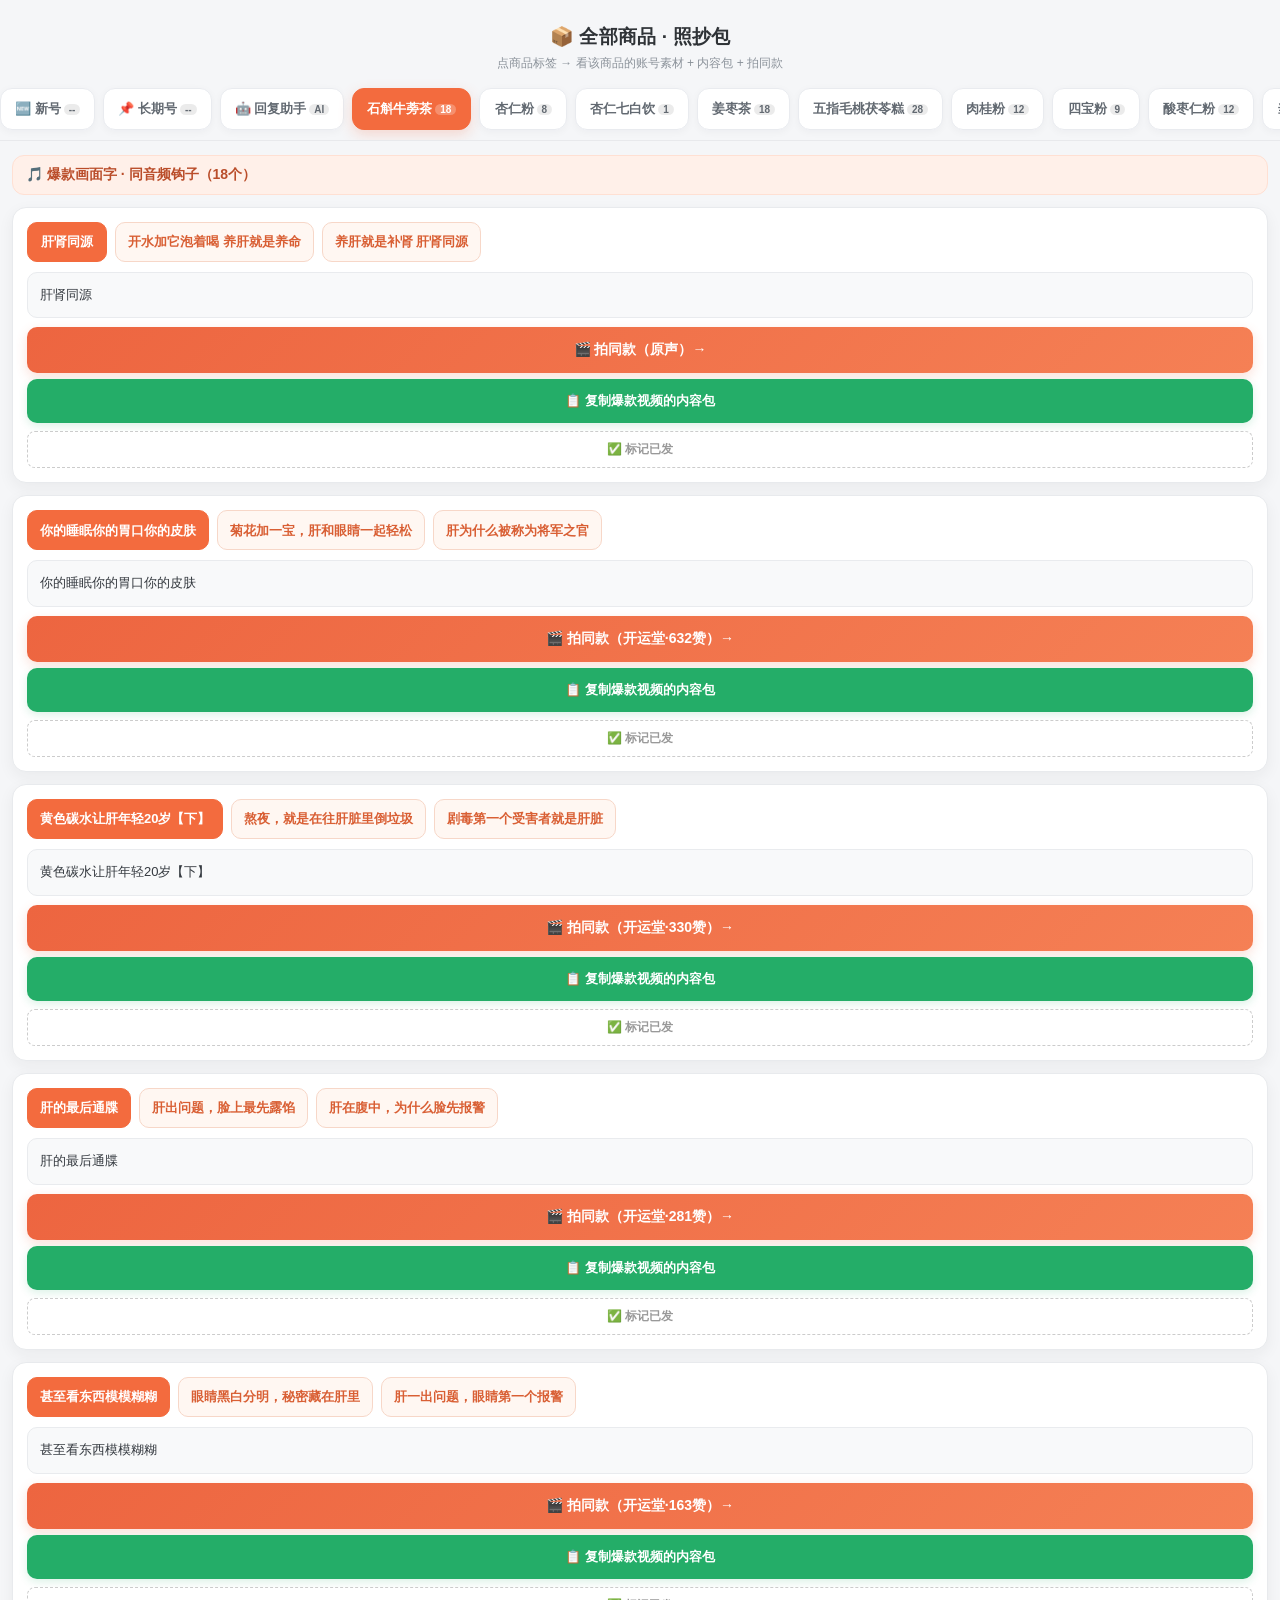
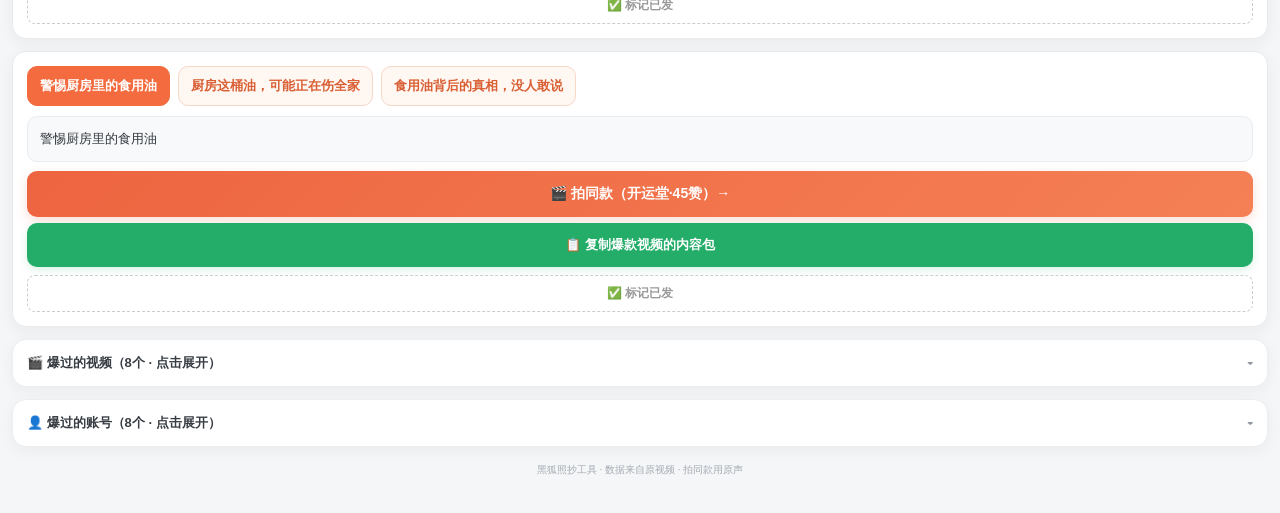
==== index.html @ a415e1fa "更新 index.html" ====
<!DOCTYPE html>
<html lang="zh-CN">
<head>
<!--deploy-mark:202608280844-->
<meta charset="UTF-8">
<meta name="viewport" content="width=device-width, initial-scale=1.0, maximum-scale=1.0, user-scalable=no">
<title>全部商品 照抄包</title>
<style>
* { margin:0; padding:0; box-sizing:border-box; }
body { font-family:-apple-system,BlinkMacSystemFont,"PingFang SC","Microsoft YaHei",sans-serif; background:#f5f6f8; color:#2f3337; padding:12px 12px 36px; }
.header { text-align:center; padding:12px 0 6px; }
.header h1 { font-size:19px; line-height:1.35; font-weight:800; letter-spacing:0.2px; }
.header p { font-size:12px; line-height:1.5; color:#8b929a; margin-top:4px; }
.product-tabs { display:flex; gap:8px; margin:0 -12px; padding:10px 12px; overflow-x:auto; scrollbar-width:none; -webkit-overflow-scrolling:touch; overscroll-behavior-x:contain; scroll-snap-type:x proximity; position:sticky; top:0; background:rgba(245,246,248,0.96); backdrop-filter:blur(10px); -webkit-backdrop-filter:blur(10px); border-bottom:1px solid rgba(34,40,49,0.06); z-index:10; }
.product-tabs::-webkit-scrollbar { display:none; }
.product-tab { flex:0 0 auto; min-width:88px; min-height:42px; padding:10px 14px; border:1px solid #e9ebef; border-radius:12px; background:#fff; font-size:13px; font-weight:700; color:#626971; cursor:pointer; box-shadow:0 2px 8px rgba(30,36,44,0.04); white-space:nowrap; scroll-snap-align:start; transition:background-color .18s ease,color .18s ease,border-color .18s ease,transform .12s ease,box-shadow .18s ease; -webkit-tap-highlight-color:transparent; }
.product-tab.active { background:#f36b3e; color:#fff; border-color:#f36b3e; box-shadow:0 5px 14px rgba(243,107,62,0.22); }
.product-tab:active { transform:scale(0.97); }
.tab-cnt { display:inline-block; margin-left:3px; font-size:10px; background:rgba(0,0,0,0.08); border-radius:8px; padding:0 5px; }
.product-tab.active .tab-cnt { background:rgba(255,255,255,0.25); }
.section-title { font-size:14px; font-weight:800; color:#ba4d2a; background:#fff0e9; padding:10px 13px; border:1px solid #ffe0d3; border-radius:12px; margin:14px 0 10px; }
.acc-fold { background:#fff; border:1px solid #eceef1; border-radius:14px; margin:12px 0; box-shadow:0 4px 14px rgba(30,36,44,0.05); overflow:hidden; }
.acc-fold summary { min-height:46px; padding:12px 14px; font-size:13px; font-weight:800; color:#383d43; cursor:pointer; list-style:none; display:flex; align-items:center; justify-content:space-between; transition:background-color .18s ease; -webkit-tap-highlight-color:transparent; }
.acc-fold summary:active { background:#f7f8fa; }
.acc-fold summary::-webkit-details-marker { display:none; }
.acc-fold summary::after { content:'▾'; font-size:12px; color:#9299a1; transition:transform 0.2s; }
.acc-fold[open] summary::after { transform:rotate(180deg); }
.acc-inner { padding:0 12px 12px; border-top:1px solid #f0f1f3; }
.card, .account-card, .video-card { background:#fff; border:1px solid #eceef1; border-radius:14px; padding:14px; margin:12px 0; box-shadow:0 4px 14px rgba(30,36,44,0.045); }
.card-label { font-size:12px; line-height:1.45; color:#727982; font-weight:600; margin-bottom:7px; }
.copy-area { background:#f8f9fa; border-radius:10px; padding:12px; font-size:13px; line-height:1.6; color:#34393f; word-break:break-all; border:1px solid #e9ebee; white-space:pre-wrap; }
.copy-btn { display:block; width:100%; min-height:44px; padding:11px 14px; background:#24ad68; color:#fff; border:none; border-radius:10px; font-size:13px; font-weight:700; cursor:pointer; margin-top:8px; box-shadow:0 3px 9px rgba(36,173,104,0.16); transition:background-color .18s ease,transform .12s ease,box-shadow .18s ease; -webkit-tap-highlight-color:transparent; }
.copy-btn:active { background:#1d975a; transform:scale(0.985); box-shadow:none; }
.copy-btn.copied { background:#8b929a; box-shadow:none; }
.beat-btn { display:flex; align-items:center; justify-content:center; gap:6px; width:100%; min-height:46px; padding:12px 14px; background:linear-gradient(135deg,#ed6540,#f58055); color:#fff; border:none; border-radius:10px; font-size:14px; font-weight:800; cursor:pointer; text-decoration:none; margin-top:9px; box-shadow:0 4px 12px rgba(237,101,64,0.2); transition:opacity .18s ease,transform .12s ease,box-shadow .18s ease; -webkit-tap-highlight-color:transparent; }
.beat-btn:active { opacity:0.9; transform:scale(0.985); box-shadow:none; }
.hook-card { background:#fff; border:1px solid #eceef1; border-radius:14px; padding:14px; margin:12px 0; box-shadow:0 4px 14px rgba(30,36,44,0.045); }
.hook-text { font-size:14px; font-weight:700; color:#333; line-height:1.5; white-space:pre-wrap; word-break:break-all; margin-bottom:5px; }
.hook-note { font-size:10px; color:#a5abb2; margin-bottom:7px; }
.hook-card .beat-btn { margin-top:9px; }
.beat-btn.mini { min-height:42px; padding:10px; font-size:13px; margin-top:7px; }
.account-card { border-left:3px solid #f07a52; }
.acc-top { display:flex; align-items:center; gap:11px; margin-bottom:10px; }
.acc-avatar { width:52px; height:52px; border-radius:50%; object-fit:cover; border:2px solid #eceef1; }
.acc-avatar-placeholder { width:52px; height:52px; border-radius:50%; background:#f0f1f3; display:flex; align-items:center; justify-content:center; font-size:20px; }
.acc-nick { font-size:15px; font-weight:800; color:#30353a; }
.acc-meta { font-size:11px; color:#9299a1; margin-top:3px; }
.video-head { display:flex; justify-content:space-between; align-items:center; margin-bottom:8px; }
.video-no { font-size:12px; font-weight:700; color:#d95f34; background:#fff1ea; padding:3px 9px; border-radius:16px; }
.video-stats { font-size:11px; color:#9299a1; }
.name-row { display:flex; flex-wrap:wrap; gap:8px; margin-bottom:5px; }
.name-chip { min-height:36px; padding:7px 13px; background:#fff7f2; border:1px solid #f7d7c8; border-radius:18px; font-size:12px; font-weight:600; color:#d95f34; cursor:pointer; transition:background-color .18s ease,transform .12s ease; -webkit-tap-highlight-color:transparent; }
.name-chip:active { background:#ffe8dc; transform:scale(0.97); }
.name-chip.copied { background:#8b929a; color:#fff; border-color:#8b929a; }
.name-chip-none { font-size:11px; color:#a5abb2; }
.dl-btn { display:inline-flex; align-items:center; min-height:40px; padding:9px 14px; background:#f1f6fc; color:#27649f; border:1px solid #cbdff3; border-radius:10px; font-size:13px; font-weight:600; text-decoration:none; margin-bottom:4px; transition:background-color .18s ease,transform .12s ease; -webkit-tap-highlight-color:transparent; }
.dl-btn:active { background:#e2eef9; transform:scale(0.98); }
.footer { text-align:center; font-size:10px; color:#a5abb2; margin-top:16px; }
.audio-group { background:#fff; border:1px solid #e8eaed; border-radius:14px; padding:14px; margin:12px 0; box-shadow:0 5px 16px rgba(30,36,44,0.055); }
.hook-tabs { display:flex; flex-wrap:wrap; gap:8px; margin-bottom:10px; }
.hook-tab { display:flex; align-items:center; justify-content:center; min-width:80px; min-height:40px; padding:8px 12px; background:#fff7f2; border:1px solid #f7d7c8; border-radius:10px; font-size:13px; font-weight:700; color:#d95f34; cursor:pointer; line-height:1.35; white-space:pre-line; text-align:center; transition:background-color .18s ease,color .18s ease,border-color .18s ease,transform .12s ease; -webkit-tap-highlight-color:transparent; box-sizing:border-box; position:relative; }
.hook-tab.active { background:#f36b3e; color:#fff; border-color:#f36b3e; }
.hook-tab:active { transform:scale(0.97); }
.hook-display .copy-area { margin-bottom:0; }
.hook-star { position:absolute; top:-6px; right:-4px; color:#ef476f; font-size:14px; line-height:1; text-shadow:0 0 3px #fff; }
.hook-text .hook-star, .copy-area .hook-star { position:static; margin-right:3px; font-size:12px; }

@media (hover:hover) {
  .product-tab:hover, .hook-tab:hover, .name-chip:hover { border-color:#efb9a4; }
  .copy-btn:hover { background:#209f61; }
  .beat-btn:hover { opacity:0.94; }
  .dl-btn:hover { background:#e7f1fa; }
}

@media (max-width:360px) {
  body { padding-left:10px; padding-right:10px; }
  .product-tabs { margin-left:-10px; margin-right:-10px; padding-left:10px; padding-right:10px; }
  .audio-group, .card, .account-card, .video-card { padding:12px; }
}

/* === 已发标记功能 === */
.used-bar { display:flex; align-items:center; gap:8px; padding:9px 10px; background:#fff; border:1px solid #eceef1; border-radius:10px; margin:8px 0 4px; box-shadow:0 1px 4px rgba(0,0,0,0.06); }
.used-bar .ub-title { min-width:0; font-size:13px; font-weight:800; color:#333; flex:1 1 auto; }
.used-btn { flex:0 0 auto; min-height:36px; padding:7px 12px; border:none; border-radius:8px; font-size:13px; font-weight:700; cursor:pointer; white-space:nowrap; -webkit-tap-highlight-color:transparent; }
.used-btn.filter { background:#ff6b35; color:#fff; }
.used-btn.filter.off { background:#e0e0e0; color:#666; }
.used-btn.reset { background:#fff; color:#999; border:1px solid #ddd; }
.used-btn.reset:active { background:#f5f5f5; }
.mark-used-btn { display:block; width:100%; padding:9px; margin-top:8px; background:#fff; color:#999; border:1.5px dashed #ccc; border-radius:8px; font-size:12px; font-weight:700; cursor:pointer; -webkit-tap-highlight-color:transparent; }
.mark-used-btn:active { background:#f7f7f7; }
.audio-group.used, .video-card.used, .account-card.used, .hook-card.used { opacity:0.45; }
.audio-group.used .hook-tab, .video-card.used .copy-btn, .video-card.used .beat-btn, .audio-group.used .copy-btn, .audio-group.used .beat-btn { pointer-events:none; }
.used-badge { display:inline-block; background:#999; color:#fff; font-size:10px; padding:1px 6px; border-radius:8px; margin-left:6px; }
@media (max-width:390px) {
  .used-bar { flex-wrap:wrap; }
  .used-bar .ub-title { flex-basis:100%; }
  .used-btn { flex:1 1 0; }
}
</style>
</head>
<body>
<div class="header">
  <h1>📦 全部商品 · 照抄包</h1>
  <p>点商品标签 → 看该商品的账号素材 + 内容包 + 拍同款</p>
</div>

<div class="product-tabs"><button class="product-tab" data-product="p12" onclick="switchProduct(this)">🆕 新号<span class="tab-cnt" id="naCnt">--</span></button><button class="product-tab" data-product="p20" onclick="switchProduct(this)">📌 长期号<span class="tab-cnt" id="laCnt">--</span></button><!-- P13_REPLY_TAB_START --><button class="product-tab" data-product="p13" onclick="switchProduct(this)">🤖 回复助手<span class="tab-cnt">AI</span></button><!-- P13_REPLY_TAB_END --><button class="product-tab active" data-product="p0" onclick="switchProduct(this)">石斛牛蒡茶<span class="tab-cnt">18</span></button><button class="product-tab" data-product="p1" onclick="switchProduct(this)">杏仁粉<span class="tab-cnt">8</span></button><button class="product-tab" data-product="p14" onclick="switchProduct(this)">杏仁七白饮<span class="tab-cnt">1</span></button><button class="product-tab" data-product="p2" onclick="switchProduct(this)">姜枣茶<span class="tab-cnt">18</span></button><button class="product-tab" data-product="p3" onclick="switchProduct(this)">五指毛桃茯苓糕<span class="tab-cnt">28</span></button><button class="product-tab" data-product="p4" onclick="switchProduct(this)">肉桂粉<span class="tab-cnt">12</span></button><button class="product-tab" data-product="p5" onclick="switchProduct(this)">四宝粉<span class="tab-cnt">9</span></button><button class="product-tab" data-product="p6" onclick="switchProduct(this)">酸枣仁粉<span class="tab-cnt">12</span></button><button class="product-tab" data-product="p7" onclick="switchProduct(this)">当归黑豆<span class="tab-cnt">7</span></button><button class="product-tab" data-product="p8" onclick="switchProduct(this)">鸡内金<span class="tab-cnt">1</span></button><button class="product-tab" data-product="p9" onclick="switchProduct(this)">乌梅蒲公英根茶<span class="tab-cnt">4</span></button><button class="product-tab" data-product="p11" onclick="switchProduct(this)">黄精苁蓉膏<span class="tab-cnt">5</span></button><button class="product-tab" data-product="p15" onclick="switchProduct(this)">桑叶双瓜茶<span class="tab-cnt">1</span></button><button class="product-tab" data-product="p16" onclick="switchProduct(this)">玉竹<span class="tab-cnt">4</span></button><button class="product-tab" data-product="p18" onclick="switchProduct(this)">芍药甘草汤<span class="tab-cnt">4</span></button><button class="product-tab" data-product="p19" onclick="switchProduct(this)">黑芝麻核桃<span class="tab-cnt">3</span></button><button class="product-tab" data-product="p10" onclick="switchProduct(this)">开运堂·引流<span class="tab-cnt">18</span></button><button class="product-tab" data-product="p22" onclick="switchProduct(this)">三藤汤<span class="tab-cnt">1</span></button><button class="product-tab" data-product="p21" onclick="switchProduct(this)">醋泡黑豆<span class="tab-cnt">1</span></button><button class="product-tab" data-product="p17" onclick="switchProduct(this)">五行散<span class="tab-cnt">1</span></button></div>
<div id="product-sections">
<div class="product-section" data-product="p0">
  <div class="section-title">🎵 爆款画面字 · 同音频钩子（18个）</div>
<div class="audio-group" data-music="7625925684396870454"> <div class="hook-tabs"><button class="hook-tab active" onclick="switchHook(this,'p0a0')">肝肾同源</button><button class="hook-tab" onclick="switchHook(this,'p0a0')">开水加它泡着喝 养肝就是养命</button><button class="hook-tab" onclick="switchHook(this,'p0a0')">养肝就是补肾 肝肾同源</button></div> <div class="hook-display"><div class="copy-area" id="hd-p0a0-0" data-hook="0">肝肾同源</div><div class="copy-area" id="hd-p0a0-1" data-hook="1" style="display:none">开水加它泡着喝 养肝就是养命</div><div class="copy-area" id="hd-p0a0-2" data-hook="2" style="display:none">养肝就是补肾 肝肾同源</div></div> <a class="beat-btn" href="https://www.douyin.com/music/7625925684396870454" target="_blank" rel="noopener">🎬 拍同款（原声）→</a><div style="margin-top:6px"><button class="copy-btn" style="margin-top:6px" onclick="copySportsPack(this)">📋 复制爆款视频的内容包</button></div>
</div><div class="audio-group" data-music="7587419527796919082">
  <div class="hook-tabs"><button class="hook-tab active" onclick="switchHook(this,'p0a919082')">你的睡眠你的胃口你的皮肤</button><button class="hook-tab" onclick="switchHook(this,'p0a919082')">菊花加一宝，肝和眼睛一起轻松</button><button class="hook-tab" onclick="switchHook(this,'p0a919082')">肝为什么被称为将军之官</button></div>
  <div class="hook-display"><div class="copy-area" id="hd-p0a919082-0" data-hook="0">你的睡眠你的胃口你的皮肤</div><div class="copy-area" id="hd-p0a919082-1" data-hook="1" style="display:none">菊花加一宝，肝和眼睛一起轻松</div><div class="copy-area" id="hd-p0a919082-2" data-hook="2" style="display:none">肝为什么被称为将军之官</div></div>
  <a class="beat-btn" href="https://www.douyin.com/music/7587419527796919082" target="_blank" rel="noopener">🎬 拍同款（开运堂·632赞）→</a>
  <div style="margin-top:6px"><button class="copy-btn" style="margin-top:6px" onclick="copySportsPack(this)">📋 复制爆款视频的内容包</button></div>
</div>
<div class="audio-group" data-music="7591173181877029678">
  <div class="hook-tabs"><button class="hook-tab active" onclick="switchHook(this,'p0a029678')">黄色碳水让肝年轻20岁【下】</button><button class="hook-tab" onclick="switchHook(this,'p0a029678')">熬夜，就是在往肝脏里倒垃圾</button><button class="hook-tab" onclick="switchHook(this,'p0a029678')">剧毒第一个受害者就是肝脏</button></div>
  <div class="hook-display"><div class="copy-area" id="hd-p0a029678-0" data-hook="0">黄色碳水让肝年轻20岁【下】</div><div class="copy-area" id="hd-p0a029678-1" data-hook="1" style="display:none">熬夜，就是在往肝脏里倒垃圾</div><div class="copy-area" id="hd-p0a029678-2" data-hook="2" style="display:none">剧毒第一个受害者就是肝脏</div></div>
  <a class="beat-btn" href="https://www.douyin.com/music/7591173181877029678" target="_blank" rel="noopener">🎬 拍同款（开运堂·330赞）→</a>
  <div style="margin-top:6px"><button class="copy-btn" style="margin-top:6px" onclick="copySportsPack(this)">📋 复制爆款视频的内容包</button></div>
</div>
<div class="audio-group" data-music="7589595669664549666">
  <div class="hook-tabs"><button class="hook-tab active" onclick="switchHook(this,'p0a549666')">肝的最后通牒</button><button class="hook-tab" onclick="switchHook(this,'p0a549666')">肝出问题，脸上最先露馅</button><button class="hook-tab" onclick="switchHook(this,'p0a549666')">肝在腹中，为什么脸先报警</button></div>
  <div class="hook-display"><div class="copy-area" id="hd-p0a549666-0" data-hook="0">肝的最后通牒</div><div class="copy-area" id="hd-p0a549666-1" data-hook="1" style="display:none">肝出问题，脸上最先露馅</div><div class="copy-area" id="hd-p0a549666-2" data-hook="2" style="display:none">肝在腹中，为什么脸先报警</div></div>
  <a class="beat-btn" href="https://www.douyin.com/music/7589595669664549666" target="_blank" rel="noopener">🎬 拍同款（开运堂·281赞）→</a>
  <div style="margin-top:6px"><button class="copy-btn" style="margin-top:6px" onclick="copySportsPack(this)">📋 复制爆款视频的内容包</button></div>
</div>
<div class="audio-group" data-music="7595091391936498459">
  <div class="hook-tabs"><button class="hook-tab active" onclick="switchHook(this,'p0a498459')">甚至看东西模模糊糊</button><button class="hook-tab" onclick="switchHook(this,'p0a498459')">眼睛黑白分明，秘密藏在肝里</button><button class="hook-tab" onclick="switchHook(this,'p0a498459')">肝一出问题，眼睛第一个报警</button></div>
  <div class="hook-display"><div class="copy-area" id="hd-p0a498459-0" data-hook="0">甚至看东西模模糊糊</div><div class="copy-area" id="hd-p0a498459-1" data-hook="1" style="display:none">眼睛黑白分明，秘密藏在肝里</div><div class="copy-area" id="hd-p0a498459-2" data-hook="2" style="display:none">肝一出问题，眼睛第一个报警</div></div>
  <a class="beat-btn" href="https://www.douyin.com/music/7595091391936498459" target="_blank" rel="noopener">🎬 拍同款（开运堂·163赞）→</a>
  <div style="margin-top:6px"><button class="copy-btn" style="margin-top:6px" onclick="copySportsPack(this)">📋 复制爆款视频的内容包</button></div>
</div>
<div class="audio-group" data-music="7587340023603776298">
  <div class="hook-tabs"><button class="hook-tab active" onclick="switchHook(this,'p0a776298')">警惕厨房里的食用油</button><button class="hook-tab" onclick="switchHook(this,'p0a776298')">厨房这桶油，可能正在伤全家</button><button class="hook-tab" onclick="switchHook(this,'p0a776298')">食用油背后的真相，没人敢说</button></div>
  <div class="hook-display"><div class="copy-area" id="hd-p0a776298-0" data-hook="0">警惕厨房里的食用油</div><div class="copy-area" id="hd-p0a776298-1" data-hook="1" style="display:none">厨房这桶油，可能正在伤全家</div><div class="copy-area" id="hd-p0a776298-2" data-hook="2" style="display:none">食用油背后的真相，没人敢说</div></div>
  <a class="beat-btn" href="https://www.douyin.com/music/7587340023603776298" target="_blank" rel="noopener">🎬 拍同款（开运堂·45赞）→</a>
  <div style="margin-top:6px"><button class="copy-btn" style="margin-top:6px" onclick="copySportsPack(this)">📋 复制爆款视频的内容包</button></div>
</div>
<details class="acc-fold">
    <summary>🎬 爆过的视频（8个 · 点击展开）</summary>
    <div class="acc-inner">
      
<div class="video-card">
  <div class="video-head"><span class="video-no">视频1</span></div>
  <div class="card-label">🖼 画面上的字</div>
  <div class="copy-area" id="ocr-p0-7663091978016192177" data-ocr="7663091978016192177">养肝就是补肾
肝肾同补</div>
  
  <div class="card-label" style="margin-top:10px">📦 内容包（文案+标签）</div>
  <div class="copy-area" id="pack-p0-7663091978016192177">WNBA 常规赛达拉斯飞翼主场以96-91逆转战胜芝加哥天空， 中国球员李月汝替补出战23分钟，高效砍下10分10篮板，外加1抢断1盖帽，正负值＋17全场最高，助球队取胜2。
#李月汝 #中国女篮 #为国争光 #女篮姑娘太棒了</div>
  
  <a class="beat-btn" href="https://www.douyin.com/video/7663091978016192177" target="_blank" rel="noopener">🎬 去原视频拍同款 →</a>
  <div style="margin-top:6px"><button class="copy-btn" style="margin-top:6px" onclick="copySportsPack(this)">📋 复制爆款视频的内容包</button></div>
</div>
<div class="video-card">
  <div class="video-head"><span class="video-no">视频2</span></div>
  <div class="card-label">🖼 画面上的字</div>
  <div class="copy-area" id="ocr-p0-7648917541129733093" data-ocr="7648917541129733093">开水加它泡着喝
养肝就是养命</div>
  
  <div class="card-label" style="margin-top:10px">📦 内容包（文案+标签）</div>
  <div class="copy-area" id="pack-p0-7648917541129733093">#上热门#澳门乒乓球单打世界杯女单1/4决 赛！孙颖莎鏖战七
#上热门 #澳门乒乓球单打世界杯女单1/4决</div>
  
  <a class="beat-btn" href="https://www.douyin.com/video/7648917541129733093" target="_blank" rel="noopener">🎬 去原视频拍同款 →</a>
  <div style="margin-top:6px"><button class="copy-btn" style="margin-top:6px" onclick="copySportsPack(this)">📋 复制爆款视频的内容包</button></div>
</div>
<div class="video-card">
  <div class="video-head"><span class="video-no">视频3</span><div class="video-stats">👍6353 评0 藏0</div></div>
  <div class="card-label">🖼 画面上的字</div>
  <div class="copy-area" id="ocr-p0-7669369820463356081" data-ocr="7669369820463356081">养肝就是补肾
肝肾同源</div>
  
  <div class="card-label" style="margin-top:10px">📦 内容包（文案+标签）</div>
  <div class="copy-area" id="pack-p0-7669369820463356081">2026年斯诺克上海大师赛半决赛， 中国选手吴宜泽以6比10不敌世界排名第一的英国名将贾德·特鲁姆普，止步四强，无缘决赛。半决赛：吴宜泽6比10不敌特鲁姆普
#吴宜泽 #特鲁姆普 #斯诺克 #上海大师赛 #吴宜泽杀进四强</div>
  
  <a class="beat-btn" href="https://www.douyin.com/video/7669369820463356081" target="_blank" rel="noopener">🎬 去原视频拍同款 →</a>
  <div style="margin-top:6px"><button class="copy-btn" style="margin-top:6px" onclick="copySportsPack(this)">📋 复制爆款视频的内容包</button></div>
</div>
<div class="video-card">
  <div class="video-head"><span class="video-no">视频4</span></div>
  <div class="card-label">🖼 画面上的字</div>
  <div class="copy-area" id="ocr-p0-7648606101927847503" data-ocr="7648606101927847503">养肝</div>
  
  <div class="card-label" style="margin-top:10px">📦 内容包（文案+标签）</div>
  <div class="copy-area" id="pack-p0-7648606101927847503">看到希望!U17国足2-3日本全场集锦:万项破门赵松源点射，国少获亚军创近10届亚洲杯最好成绩
#国足 #中国足球 #U17亚洲杯</div>
  
  <a class="beat-btn" href="https://www.douyin.com/video/7648606101927847503" target="_blank" rel="noopener">🎬 去原视频拍同款 →</a>
  <div style="margin-top:6px"><button class="copy-btn" style="margin-top:6px" onclick="copySportsPack(this)">📋 复制爆款视频的内容包</button></div>
</div>
<div class="video-card">
  <div class="video-head"><span class="video-no">视频5</span><div class="video-stats">👍4967 评0 藏0</div></div>
  <div class="card-label">🖼 画面上的字</div>
  <div class="copy-area" id="ocr-p0-7641738556885326821" data-ocr="7641738556885326821">养肝就是补肾
肝肾同源</div>
  
  <div class="card-label" style="margin-top:10px">📦 内容包（文案+标签）</div>
  <div class="copy-area" id="pack-p0-7641738556885326821">2026斯诺克世锦赛决赛，吴宜泽18:17双赛点绝杀肖恩•墨菲，夺得冠军！
#吴宜泽 #肖恩墨菲 #斯诺克 #斯诺克世锦赛d</div>
  
  <a class="beat-btn" href="https://www.douyin.com/video/7641738556885326821" target="_blank" rel="noopener">🎬 去原视频拍同款 →</a>
  <div style="margin-top:6px"><button class="copy-btn" style="margin-top:6px" onclick="copySportsPack(this)">📋 复制爆款视频的内容包</button></div>
</div>
<div class="video-card">
  <div class="video-head"><span class="video-no">视频6</span><div class="video-stats">👍4663 评0 藏0</div></div>
  <div class="card-label">🖼 画面上的字</div>
  <div class="copy-area" id="ocr-p0-7645611457916734803" data-ocr="7645611457916734803">滋肝养肾</div>
  
  <div class="card-label" style="margin-top:10px">📦 内容包（文案+标签）</div>
  <div class="copy-area" id="pack-p0-7645611457916734803">2026斯诺克世锦赛决赛，吴宜泽18:17双赛点绝杀肖恩•墨菲，夺得冠军！
#吴宜泽 #肖恩墨菲 #斯诺克世锦赛 #斯诺克</div>
  
  <a class="beat-btn" href="https://www.douyin.com/video/7645611457916734803" target="_blank" rel="noopener">🎬 去原视频拍同款 →</a>
  <div style="margin-top:6px"><button class="copy-btn" style="margin-top:6px" onclick="copySportsPack(this)">📋 复制爆款视频的内容包</button></div>
</div>
<div class="video-card">
  <div class="video-head"><span class="video-no">视频7</span></div>
  <div class="card-label">🖼 画面上的字</div>
  <div class="copy-area" id="ocr-p0-7642887617982331994" data-ocr="7642887617982331994">养肝就是养命</div>
  
  <div class="card-label" style="margin-top:10px">📦 内容包（文案+标签）</div>
  <div class="copy-area" id="pack-p0-7642887617982331994">斯诺克世锦赛1/4决赛，吴宜泽13-8瓦菲，晋级四强，当全员</div>
  
  <a class="beat-btn" href="https://www.douyin.com/video/7642887617982331994" target="_blank" rel="noopener">🎬 去原视频拍同款 →</a>
  <div style="margin-top:6px"><button class="copy-btn" style="margin-top:6px" onclick="copySportsPack(this)">📋 复制爆款视频的内容包</button></div>
</div>
<div class="video-card">
  <div class="video-head"><span class="video-no">视频8</span></div>
  <div class="card-label">🖼 画面上的字</div>
  <div class="copy-area" id="ocr-p0-7662014313331594202" data-ocr="7662014313331594202">养肝就是补肾
肝肾同源</div>
  
  <div class="card-label" style="margin-top:10px">📦 内容包（文案+标签）</div>
  <div class="copy-area" id="pack-p0-7662014313331594202">WNBA 常规赛达拉斯飞翼主场以96-91逆转战胜芝加哥天空， 中国球员李月汝替补出战23分钟，高效砍下10分10篮板，外加1抢断1盖帽，正负值＋17全场最高，助球队取胜2。
#李月汝 #中国女篮 #为国争光 #女篮姑娘太棒了</div>
  
  <a class="beat-btn" href="https://www.douyin.com/video/7662014313331594202" target="_blank" rel="noopener">🎬 去原视频拍同款 →</a>
  <div style="margin-top:6px"><button class="copy-btn" style="margin-top:6px" onclick="copySportsPack(this)">📋 复制爆款视频的内容包</button></div>
</div>
    </div>
  </details>
<details class="acc-fold">
    <summary>👤 爆过的账号（8个 · 点击展开）</summary>
    <div class="acc-inner">
      
<div class="account-card">
  <div class="acc-top">
    <img class="acc-avatar" src="media/avatar_5b119cb603.jpg" alt="头像" onerror="this.style.display=&apos;none&apos;">
    <div class="acc-info">
      <div class="acc-nick">倪师说养生</div>
      <div class="acc-meta">抖音号 40425718432 · 粉丝 3000+</div>
    </div>
  </div>
  <div class="card-label">🖼 头像（直接下载上传）</div>
  <a class="dl-btn" href="media/avatar_5b119cb603.jpg" download>⬇️ 下载此头像</a>
  <div class="card-label" style="margin-top:10px">✨ 相似名字（点击即复制，风格一致）</div>
  <div class="name-row"><button class="name-chip" onclick="copyTextByName(&apos;倪师讲养生&apos;, this)">倪师讲养生</button><button class="name-chip" onclick="copyTextByName(&apos;倪师谈养生&apos;, this)">倪师谈养生</button><button class="name-chip" onclick="copyTextByName(&apos;倪师话养生&apos;, this)">倪师话养生</button><button class="name-chip" onclick="copyTextByName(&apos;倪师道养生&apos;, this)">倪师道养生</button><button class="name-chip" onclick="copyTextByName(&apos;倪师聊养生&apos;, this)">倪师聊养生</button></div>
  <div class="card-label" style="margin-top:10px">📝 简介（照抄，一键复制）</div>
  <div class="copy-area" id="acc-sig-p0-1">所有作品，仅学习交流分享，不做任何指导作用
👀购买同款点她 👉👉@倪师养生说 
👀购买同款点她 👉👉@倪师养生说</div>
  
</div>
<div class="account-card">
  <div class="acc-top">
    <img class="acc-avatar" src="media/avatar_30dd7183bc.jpg" alt="头像" onerror="this.style.display=&apos;none&apos;">
    <div class="acc-info">
      <div class="acc-nick">倪师传风起</div>
      <div class="acc-meta">抖音号 96430804182 · 粉丝 1.3万+</div>
    </div>
  </div>
  <div class="card-label">🖼 头像（直接下载上传）</div>
  <a class="dl-btn" href="media/avatar_30dd7183bc.jpg" download>⬇️ 下载此头像</a>
  <div class="card-label" style="margin-top:10px">✨ 相似名字（点击即复制，风格一致）</div>
  <div class="name-row"><button class="name-chip" onclick="copyTextByName(&apos;倪师传风号&apos;, this)">倪师传风号</button><button class="name-chip" onclick="copyTextByName(&apos;倪师传风起日常&apos;, this)">倪师传风起日常</button><button class="name-chip" onclick="copyTextByName(&apos;倪师传风起说&apos;, this)">倪师传风起说</button></div>
  <div class="card-label" style="margin-top:10px">📝 简介（照抄，一键复制）</div>
  <div class="copy-area" id="acc-sig-p0-2">感谢关注🙏仅学习交流分享，不做任何指导作用
👇👇👇（下方橱窗）购买视频同款
👇👇👇（下方橱窗）购买视频同款</div>
  
</div>
<div class="account-card">
  <div class="acc-top">
    <img class="acc-avatar" src="media/avatar_d9517a1df5.jpg" alt="头像" onerror="this.style.display=&apos;none&apos;">
    <div class="acc-info">
      <div class="acc-nick">感恩倪师</div>
      <div class="acc-meta">抖音号 32007762426 · 粉丝 7000+</div>
    </div>
  </div>
  <div class="card-label">🖼 头像（直接下载上传）</div>
  <a class="dl-btn" href="media/avatar_d9517a1df5.jpg" download>⬇️ 下载此头像</a>
  <div class="card-label" style="margin-top:10px">✨ 相似名字（点击即复制，风格一致）</div>
  <div class="name-row"><button class="name-chip" onclick="copyTextByName(&apos;感恩倪号&apos;, this)">感恩倪号</button><button class="name-chip" onclick="copyTextByName(&apos;感恩倪师日常&apos;, this)">感恩倪师日常</button><button class="name-chip" onclick="copyTextByName(&apos;感恩倪师说&apos;, this)">感恩倪师说</button></div>
  <div class="card-label" style="margin-top:10px">📝 简介（照抄，一键复制）</div>
  <div class="copy-area" id="acc-sig-p0-3">所有作品，仅学习交流分享，不做任何指导作用
👀购买同款点她👉👉@倪师传风起 
👀购买同款点她👉👉@倪师传风起</div>
  
</div>
<div class="account-card">
  <div class="acc-top">
    <img class="acc-avatar" src="media/avatar_999a8ef3e7.jpg" alt="头像" onerror="this.style.display=&apos;none&apos;">
    <div class="acc-info">
      <div class="acc-nick">倪师养方分享</div>
      <div class="acc-meta">抖音号 wanshiruyi0028 · 粉丝 5000+</div>
    </div>
  </div>
  <div class="card-label">🖼 头像（直接下载上传）</div>
  <a class="dl-btn" href="media/avatar_999a8ef3e7.jpg" download>⬇️ 下载此头像</a>
  <div class="card-label" style="margin-top:10px">✨ 相似名字（点击即复制，风格一致）</div>
  <div class="name-row"><button class="name-chip" onclick="copyTextByName(&apos;倪师养方日记&apos;, this)">倪师养方日记</button><button class="name-chip" onclick="copyTextByName(&apos;倪师养方手记&apos;, this)">倪师养方手记</button><button class="name-chip" onclick="copyTextByName(&apos;倪师养方笔记&apos;, this)">倪师养方笔记</button></div>
  <div class="card-label" style="margin-top:10px">📝 简介（照抄，一键复制）</div>
  <div class="copy-area" id="acc-sig-p0-4">研习倪师汉唐中医医理
分享传统草本养生知识与实用方
视频同款都在橱窗购买... 更多</div>
  
</div>
<div class="account-card">
  <div class="acc-top">
    <img class="acc-avatar" src="media/avatar_0e5c4d584c.jpg" alt="头像" onerror="this.style.display=&apos;none&apos;">
    <div class="acc-info">
      <div class="acc-nick">倪老科普养生</div>
      <div class="acc-meta">抖音号 79825735300 · 粉丝 3000+</div>
    </div>
  </div>
  <div class="card-label">🖼 头像（直接下载上传）</div>
  <a class="dl-btn" href="media/avatar_0e5c4d584c.jpg" download>⬇️ 下载此头像</a>
  <div class="card-label" style="margin-top:10px">✨ 相似名字（点击即复制，风格一致）</div>
  <div class="name-row"><button class="name-chip" onclick="copyTextByName(&apos;倪老科普养号&apos;, this)">倪老科普养号</button><button class="name-chip" onclick="copyTextByName(&apos;倪老科普养生日常&apos;, this)">倪老科普养生日常</button><button class="name-chip" onclick="copyTextByName(&apos;倪老科普养生说&apos;, this)">倪老科普养生说</button></div>
  <div class="card-label" style="margin-top:10px">📝 简介（照抄，一键复制）</div>
  <div class="copy-area" id="acc-sig-p0-5">祝您健康！
视频中所提的都在橱窗内，欢迎自行下单</div>
  
</div>
<div class="account-card">
  <div class="acc-top">
    <img class="acc-avatar" src="media/avatar_be2534583e.jpg" alt="头像" onerror="this.style.display=&apos;none&apos;">
    <div class="acc-info">
      <div class="acc-nick">感恩倪师11</div>
      <div class="acc-meta">抖音号 73975905661 · 粉丝 1000+</div>
    </div>
  </div>
  <div class="card-label">🖼 头像（直接下载上传）</div>
  <a class="dl-btn" href="media/avatar_be2534583e.jpg" download>⬇️ 下载此头像</a>
  <div class="card-label" style="margin-top:10px">✨ 相似名字（点击即复制，风格一致）</div>
  <div class="name-row"><button class="name-chip" onclick="copyTextByName(&apos;感恩倪师1号&apos;, this)">感恩倪师1号</button><button class="name-chip" onclick="copyTextByName(&apos;感恩倪师11日常&apos;, this)">感恩倪师11日常</button><button class="name-chip" onclick="copyTextByName(&apos;感恩倪师11说&apos;, this)">感恩倪师11说</button></div>
  <div class="card-label" style="margin-top:10px">📝 简介（照抄，一键复制）</div>
  <div class="copy-area" id="acc-sig-p0-6">大家好，👇👇👇视频同款好物这里厨窗购买
朋友：@倪师讲养生 （👈同款在这里）
朋友：@倪师讲养生 （👈同款在这里)</div>
  
</div>
<div class="account-card">
  <div class="acc-top">
    <img class="acc-avatar" src="media/avatar_33a92f8b91.jpg" alt="头像" onerror="this.style.display=&apos;none&apos;">
    <div class="acc-info">
      <div class="acc-nick">凝霜</div>
      <div class="acc-meta">抖音号 96799262214 · 粉丝 2000+</div>
    </div>
  </div>
  <div class="card-label">🖼 头像（直接下载上传）</div>
  <a class="dl-btn" href="media/avatar_33a92f8b91.jpg" download>⬇️ 下载此头像</a>
  <div class="card-label" style="margin-top:10px">✨ 相似名字（点击即复制，风格一致）</div>
  <div class="name-row"><button class="name-chip" onclick="copyTextByName(&apos;凝霜说&apos;, this)">凝霜说</button><button class="name-chip" onclick="copyTextByName(&apos;凝霜日常&apos;, this)">凝霜日常</button></div>
  <div class="card-label" style="margin-top:10px">📝 简介（照抄，一键复制）</div>
  <div class="copy-area" id="acc-sig-p0-7">欢迎来到我的世界</div>
  
</div>
<div class="account-card">
  <div class="acc-top">
    <img class="acc-avatar" src="media/avatar_472c3e0fb2.jpg" alt="头像" onerror="this.style.display=&apos;none&apos;">
    <div class="acc-info">
      <div class="acc-nick">感恩遇见倪师</div>
      <div class="acc-meta">抖音号 37806530511 · 粉丝 3000+</div>
    </div>
  </div>
  <div class="card-label">🖼 头像（直接下载上传）</div>
  <a class="dl-btn" href="media/avatar_472c3e0fb2.jpg" download>⬇️ 下载此头像</a>
  <div class="card-label" style="margin-top:10px">✨ 相似名字（点击即复制，风格一致）</div>
  <div class="name-row"><button class="name-chip" onclick="copyTextByName(&apos;感恩遇见倪号&apos;, this)">感恩遇见倪号</button><button class="name-chip" onclick="copyTextByName(&apos;感恩遇见倪师日常&apos;, this)">感恩遇见倪师日常</button><button class="name-chip" onclick="copyTextByName(&apos;感恩遇见倪师说&apos;, this)">感恩遇见倪师说</button></div>
  <div class="card-label" style="margin-top:10px">📝 简介（照抄，一键复制）</div>
  <div class="copy-area" id="acc-sig-p0-8">所🈶作品，仅学习交流分享，不做任何指导作用
👀购买同款点他👉👉@暖暖的生活 
👀购买同款点他👉👉@暖暖的生活</div>
  
</div>
    </div>
  </details>
</div>
<div class="product-section" data-product="p1" style="display:none">
  <div class="section-title">🎵 爆款画面字 · 同音频钩子（8个）</div>
<div class="audio-group" data-music="7644112350877944616">
  <div class="hook-tabs"><button class="hook-tab active" onclick="switchHook(this,'_db1')">便秘拖久了</button></div>
  <div class="hook-display"><div class="copy-area" id="hd-_db1-0" data-hook="0">便秘拖久了</div></div>
  <a class="beat-btn" href="https://www.douyin.com/music/7644112350877944616" target="_blank" rel="noopener">🎬 拍同款（185赞·倪师原声）→</a>
  <div style="margin-top:6px"><button class="copy-btn" style="margin-top:6px" onclick="copySportsPack(this)">📋 复制爆款视频的内容包</button></div>
</div>
<div class="audio-group" data-music="7622692036939942697">
  <div class="hook-tabs"><button class="hook-tab active" onclick="switchHook(this,'p1a2')">便秘不是肠子是肺</button></div>
  <div class="hook-display"><div class="copy-area" id="hd-p1a2-0" data-hook="0">便秘不是肠子是肺</div></div>
  <a class="beat-btn" href="https://www.douyin.com/music/7622692036939942697" target="_blank" rel="noopener">🎬 拍同款（原声）→</a>
  <div style="margin-top:6px"><button class="copy-btn" style="margin-top:6px" onclick="copySportsPack(this)">📋 复制爆款视频的内容包</button></div>
</div>
<div class="audio-group" data-music="7589281452003052315">
  <div class="hook-tabs"><button class="hook-tab active" onclick="switchHook(this,'p1a052315')">为什么现在咳嗽的</button><button class="hook-tab" onclick="switchHook(this,'p1a052315')">花椒炖梨，专治久咳不好</button><button class="hook-tab" onclick="switchHook(this,'p1a052315')">久咳不愈，病根可能不在肺</button></div>
  <div class="hook-display"><div class="copy-area" id="hd-p1a052315-0" data-hook="0">为什么现在咳嗽的</div><div class="copy-area" id="hd-p1a052315-1" data-hook="1" style="display:none">花椒炖梨，专治久咳不好</div><div class="copy-area" id="hd-p1a052315-2" data-hook="2" style="display:none">久咳不愈，病根可能不在肺</div></div>
  <a class="beat-btn" href="https://www.douyin.com/music/7589281452003052315" target="_blank" rel="noopener">🎬 拍同款（开运堂·65赞）→</a>
  <div style="margin-top:6px"><button class="copy-btn" style="margin-top:6px" onclick="copySportsPack(this)">📋 复制爆款视频的内容包</button></div>
</div>
<div class="audio-group" data-music="7663050600325647147">
  <div class="hook-tabs"><button class="hook-tab active" onclick="switchHook(this,'p1a0325647147')">新疆杏仁粉</button><button class="hook-tab" onclick="switchHook(this,'p1a0325647147')">润肺生津，老祖宗用杏仁</button><button class="hook-tab" onclick="switchHook(this,'p1a0325647147')">杏仁入肺大肠经，润肺又润肠</button></div>
  <div class="hook-display"><div class="copy-area" id="hd-p1a0325647147-0" data-hook="0">新疆杏仁粉</div><div class="copy-area" id="hd-p1a0325647147-1" data-hook="1" style="display:none">润肺生津，老祖宗用杏仁</div><div class="copy-area" id="hd-p1a0325647147-2" data-hook="2" style="display:none">杏仁入肺大肠经，润肺又润肠</div></div>
  <a class="beat-btn" href="https://www.douyin.com/video/7663050474681126190" target="_blank" rel="noopener">🎬 去原视频拍同款（源泽国际·挂杏仁粉）→</a>
  <div style="margin-top:6px"><button class="copy-btn" style="margin-top:6px" onclick="copySportsPack(this)">📋 复制爆款视频的内容包</button></div>
</div>
<details class="acc-fold">
    <summary>🎬 爆过的视频（13个 · 点击展开）</summary>
    <div class="acc-inner">
      
<div class="video-card">
  <div class="video-head"><span class="video-no">视频1</span><div class="video-stats">👍2740 评0 藏0</div></div>
  <div class="card-label">🖼 画面上的字</div>
  <div class="copy-area" id="ocr-p1-7669630768456562929" data-ocr="7669630768456562929">肺部最怕的</div>
  
  <div class="card-label" style="margin-top:10px">📦 内容包（文案+标签）</div>
  <div class="copy-area" id="pack-p1-7669630768456562929">少年意气挥如剑问鼎乒坛天下惊！国乒男团3:0横扫日本队夺得伦敦世乒赛团体冠军!12连冠！
#乒乓球 #国乒 #伦敦世乒赛 #梁靖崀 #冠军</div>
  
  <a class="beat-btn" href="https://www.douyin.com/video/7669630768456562929" target="_blank" rel="noopener">🎬 去原视频拍同款 →</a>
  <div style="margin-top:6px"><button class="copy-btn" style="margin-top:6px" onclick="copySportsPack(this)">📋 复制爆款视频的内容包</button></div>
</div>
<div class="video-card">
  <div class="video-head"><span class="video-no">视频2</span><div class="video-stats">👍2881 评0 藏0</div></div>
  <div class="card-label">🖼 画面上的字</div>
  <div class="copy-area" id="ocr-p1-7669041823234668712" data-ocr="7669041823234668712">肺好人美
不显老
肺津液不足</div>
  
  <div class="card-label" style="margin-top:10px">📦 内容包（文案+标签）</div>
  <div class="copy-area" id="pack-p1-7669041823234668712">马刺还是太年轻了，关键失误&amp;绝杀不中，马刺主场再负尼克斯
#文班亚马错失绝杀 #尼克斯105比104险胜马刺 #尼克斯2比0马刺 #文</div>
  
  <a class="beat-btn" href="https://www.douyin.com/video/7669041823234668712" target="_blank" rel="noopener">🎬 去原视频拍同款 →</a>
  <div style="margin-top:6px"><button class="copy-btn" style="margin-top:6px" onclick="copySportsPack(this)">📋 复制爆款视频的内容包</button></div>
</div>
<div class="video-card">
  <div class="video-head"><span class="video-no">视频3</span><div class="video-stats">👍29638 评0 藏0</div></div>
  <div class="card-label">🖼 画面上的字</div>
  <div class="copy-area" id="ocr-p1-7669435939244318885" data-ocr="7669435939244318885">肺部最怕的
三个习惯</div>
  
  <div class="card-label" style="margin-top:10px">📦 内容包（文案+标签）</div>
  <div class="copy-area" id="pack-p1-7669435939244318885">无敌是多么寂寞!
2026伦敦世乒赛，国乒男女团双双夺冠!3:2逆转日本、3:0横扫日本,，这就是中国乒乓的统治力!今天全队凯旋，欢迎英雄回家!
#国乒世乒赛夺冠 #国乒包揽冠军 #中国乒乓 #孙颖莎 #王楚钦</div>
  
  <a class="beat-btn" href="https://www.douyin.com/video/7669435939244318885" target="_blank" rel="noopener">🎬 去原视频拍同款 →</a>
  <div style="margin-top:6px"><button class="copy-btn" style="margin-top:6px" onclick="copySportsPack(this)">📋 复制爆款视频的内容包</button></div>
</div>
<div class="video-card">
  <div class="video-head"><span class="video-no">视频4</span><div class="video-stats">👍22184 评0 藏0</div></div>
  <div class="card-label">🖼 画面上的字</div>
  <div class="copy-area" id="ocr-p1-7644132915781341606" data-ocr="7644132915781341606">肺部</div>
  
  <div class="card-label" style="margin-top:10px">📦 内容包（文案+标签）</div>
  <div class="copy-area" id="pack-p1-7644132915781341606">2026澳门🇲🇴乒乓球🏓️世界杯🏆 女单1/4中国选手孙颖莎战七局以四比三胜埃及选手，成功晋级四强
#澳门世界杯 #孙颖莎卫冕冠军 #乒乓球</div>
  
  <a class="beat-btn" href="https://www.douyin.com/video/7644132915781341606" target="_blank" rel="noopener">🎬 去原视频拍同款 →</a>
  <div style="margin-top:6px"><button class="copy-btn" style="margin-top:6px" onclick="copySportsPack(this)">📋 复制爆款视频的内容包</button></div>
</div>
<div class="video-card">
  <div class="video-head"><span class="video-no">视频5</span></div>
  <div class="card-label">🖼 画面上的字</div>
  <div class="copy-area" id="ocr-p1-7654239258290786043" data-ocr="7654239258290786043">肺部最怕的</div>
  
  <div class="card-label" style="margin-top:10px">📦 内容包（文案+标签）</div>
  <div class="copy-area" id="pack-p1-7654239258290786043">少年意气挥如剑 问鼎乒坛天下惊！国乒男团3:0横扫日本队夺得伦敦世乒赛团体冠军！12连冠！
#乒乓球 #国乒 #伦敦世乒赛 #梁靖崀 #冠军</div>
  
  <a class="beat-btn" href="https://www.douyin.com/video/7654239258290786043" target="_blank" rel="noopener">🎬 去原视频拍同款 →</a>
  <div style="margin-top:6px"><button class="copy-btn" style="margin-top:6px" onclick="copySportsPack(this)">📋 复制爆款视频的内容包</button></div>
</div>
<div class="video-card">
  <div class="video-head"><span class="video-no">视频6</span></div>
  <div class="card-label">🖼 画面上的字</div>
  <div class="copy-area" id="ocr-p1-7659917351983206065" data-ocr="7659917351983206065">肺部最怕的</div>
  
  <div class="card-label" style="margin-top:10px">📦 内容包（文案+标签）</div>
  <div class="copy-area" id="pack-p1-7659917351983206065">少年意气挥如剑 问鼎乒坛天下惊！国乒男团3:0横扫日本队夺得伦敦世乒赛团体冠军！12连冠！
#乒乓球 #国乒 #伦敦世乒赛 #梁靖崀 #冠军</div>
  
  <a class="beat-btn" href="https://www.douyin.com/video/7659917351983206065" target="_blank" rel="noopener">🎬 去原视频拍同款 →</a>
  <div style="margin-top:6px"><button class="copy-btn" style="margin-top:6px" onclick="copySportsPack(this)">📋 复制爆款视频的内容包</button></div>
</div>
<div class="video-card">
  <div class="video-head"><span class="video-no">视频7</span></div>
  <div class="card-label">🖼 画面上的字</div>
  <div class="copy-area" id="ocr-p1-7664530388455573672" data-ocr="7664530388455573672">便秘不在肠子
在肺里</div>
  
  <div class="card-label" style="margin-top:10px">📦 内容包（文案+标签）</div>
  <div class="copy-area" id="pack-p1-7664530388455573672">绝境封神!孙颖莎上演史诗级大逆转 2026伦敦世乒赛女团赛场</div>
  
  <a class="beat-btn" href="https://www.douyin.com/video/7664530388455573672" target="_blank" rel="noopener">🎬 去原视频拍同款 →</a>
  <div style="margin-top:6px"><button class="copy-btn" style="margin-top:6px" onclick="copySportsPack(this)">📋 复制爆款视频的内容包</button></div>
</div>
<div class="video-card">
  <div class="video-head"><span class="video-no">视频8</span><div class="video-stats">👍4293 评0 藏0</div></div>
  <div class="card-label">🖼 画面上的字</div>
  <div class="copy-area" id="ocr-p1-7667983694674340480" data-ocr="7667983694674340480">便秘不在肠子
在肺里</div>
  
  <div class="card-label" style="margin-top:10px">📦 内容包（文案+标签）</div>
  <div class="copy-area" id="pack-p1-7667983694674340480">CBA季后赛G2广东VS北京，徐杰抢下关键篮板，助攻张皓嘉3分加时绝杀北京！广东宏远赢下季后赛第二场，拒绝横扫！
#广东宏远绝杀北京 #张皓嘉绝杀 #广东绝杀北京 #广东加时赛</div>
  
  <a class="beat-btn" href="https://www.douyin.com/video/7667983694674340480" target="_blank" rel="noopener">🎬 去原视频拍同款 →</a>
  <div style="margin-top:6px"><button class="copy-btn" style="margin-top:6px" onclick="copySportsPack(this)">📋 复制爆款视频的内容包</button></div>
</div>
<div class="video-card">
  <div class="video-head"><span class="video-no">视频9</span></div>
  <div class="card-label">🖼 画面上的字</div>
  <div class="copy-area" id="ocr-p1-7664834661684960121" data-ocr="7664834661684960121">便秘不是在肠子
而是在肺里</div>
  
  <div class="card-label" style="margin-top:10px">📦 内容包（文案+标签）</div>
  <div class="copy-area" id="pack-p1-7664834661684960121">文班亚马毫无悬念拿下西决MVP！马刺抢七淘汰雷霆，拿到西部冠军后一路高歌猛进，接下来要在总决赛对上尼克斯啦～
#文班亚马获得西决MVP #NBA总决赛马刺vS尼克斯 #马刺抢七淘汰雷霆晋级总决赛</div>
  
  <a class="beat-btn" href="https://www.douyin.com/video/7664834661684960121" target="_blank" rel="noopener">🎬 去原视频拍同款 →</a>
  <div style="margin-top:6px"><button class="copy-btn" style="margin-top:6px" onclick="copySportsPack(this)">📋 复制爆款视频的内容包</button></div>
</div>
<div class="video-card">
  <div class="video-head"><span class="video-no">视频10</span></div>
  <div class="card-label">🖼 画面上的字</div>
  <div class="copy-area" id="ocr-p1-7648536249091654245" data-ocr="7648536249091654245">便秘不在肠里
肺和大肠相表里</div>
  
  <div class="card-label" style="margin-top:10px">📦 内容包（文案+标签）</div>
  <div class="copy-area" id="pack-p1-7648536249091654245">#水运船舶
#水运船舶</div>
  
  <a class="beat-btn" href="https://www.douyin.com/video/7648536249091654245" target="_blank" rel="noopener">🎬 去原视频拍同款 →</a>
  <div style="margin-top:6px"><button class="copy-btn" style="margin-top:6px" onclick="copySportsPack(this)">📋 复制爆款视频的内容包</button></div>
</div>
<div class="video-card">
  <div class="video-head"><span class="video-no">视频11</span><div class="video-stats">👍3006 评0 藏0</div></div>
  <div class="card-label">🖼 画面上的字</div>
  <div class="copy-area" id="ocr-p1-7669852230786571001" data-ocr="7669852230786571001">便秘不在肠子
在肺里</div>
  
  <div class="card-label" style="margin-top:10px">📦 内容包（文案+标签）</div>
  <div class="copy-area" id="pack-p1-7669852230786571001">CBA季后赛G2广东VS北京，徐杰抢下关键篮板，助攻张皓嘉3分加时绝杀北京!广东宏远赢下季后赛第二场，拒绝横扫!
#广东宏远绝杀北京 #张皓嘉绝杀 #广东绝杀北京 #广东加时赛</div>
  
  <a class="beat-btn" href="https://www.douyin.com/video/7669852230786571001" target="_blank" rel="noopener">🎬 去原视频拍同款 →</a>
  <div style="margin-top:6px"><button class="copy-btn" style="margin-top:6px" onclick="copySportsPack(this)">📋 复制爆款视频的内容包</button></div>
</div>
<div class="video-card">
  <div class="video-head"><span class="video-no">视频12</span><div class="video-stats">👍2373 评0 藏0</div></div>
  <div class="card-label">🖼 画面上的字</div>
  <div class="copy-area" id="ocr-p1-7666027265185401061" data-ocr="7666027265185401061">便秘不在肠子
在肺里</div>
  
  <div class="card-label" style="margin-top:10px">📦 内容包（文案+标签）</div>
  <div class="copy-area" id="pack-p1-7666027265185401061">文班亚马毫无悬念当选西决MVP，马刺抢七淘汰雷霆荣获西部冠军，高歌猛进闯入总决赛面对尼克斯
#文班亚马获得西决MVP #NBA总决赛马刺vS尼克斯 #马刺抢七淘汰雷霆晋级总决赛</div>
  
  <a class="beat-btn" href="https://www.douyin.com/video/7666027265185401061" target="_blank" rel="noopener">🎬 去原视频拍同款 →</a>
  <div style="margin-top:6px"><button class="copy-btn" style="margin-top:6px" onclick="copySportsPack(this)">📋 复制爆款视频的内容包</button></div>
</div>
<div class="video-card">
  <div class="video-head"><span class="video-no">视频13</span></div>
  <div class="card-label">🖼 画面上的字</div>
  <div class="copy-area" id="ocr-p1-7665602727195489381" data-ocr="7665602727195489381">便秘不在肠子
在肺里</div>
  
  <div class="card-label" style="margin-top:10px">📦 内容包（文案+标签）</div>
  <div class="copy-area" id="pack-p1-7665602727195489381">文班亚马毫无悬念拿下西决MVP！马刺抢七淘汰雷霆，拿到西部冠军后一路高歌猛进，接下来要在决赛对上尼克斯啦～
#文班亚马获得西决MVP #NBA总决赛马刺vs尼克斯 #马刺抢七淘汰雷霆晋级总决赛</div>
  
  <a class="beat-btn" href="https://www.douyin.com/video/7665602727195489381" target="_blank" rel="noopener">🎬 去原视频拍同款 →</a>
  <div style="margin-top:6px"><button class="copy-btn" style="margin-top:6px" onclick="copySportsPack(this)">📋 复制爆款视频的内容包</button></div>
</div>
    </div>
  </details>
<details class="acc-fold">
    <summary>👤 爆过的账号（12个 · 点击展开）</summary>
    <div class="acc-inner">
      
<div class="account-card">
  <div class="acc-top">
    <img class="acc-avatar" src="media/avatar_928cfca412.jpg" alt="头像" onerror="this.style.display=&apos;none&apos;">
    <div class="acc-info">
      <div class="acc-nick">倪老课堂</div>
      <div class="acc-meta">抖音号 66820439991 · 粉丝 1000+</div>
    </div>
  </div>
  <div class="card-label">🖼 头像（直接下载上传）</div>
  <a class="dl-btn" href="media/avatar_928cfca412.jpg" download>⬇️ 下载此头像</a>
  <div class="card-label" style="margin-top:10px">✨ 相似名字（点击即复制，风格一致）</div>
  <div class="name-row"><button class="name-chip" onclick="copyTextByName(&apos;倪老讲堂&apos;, this)">倪老讲堂</button><button class="name-chip" onclick="copyTextByName(&apos;倪老小课堂&apos;, this)">倪老小课堂</button><button class="name-chip" onclick="copyTextByName(&apos;倪老公开课&apos;, this)">倪老公开课</button></div>
  <div class="card-label" style="margin-top:10px">📝 简介（照抄，一键复制）</div>
  <div class="copy-area" id="acc-sig-p1-1">需要购买杏仁七白饮点击👉@山野居士.肃炽 
需要购买杏仁七白饮点击👉@山野居士.肃炽 
... 更多</div>
  
</div>
<div class="account-card">
  <div class="acc-top">
    <img class="acc-avatar" src="media/avatar_8809c0b429.jpg" alt="头像" onerror="this.style.display=&apos;none&apos;">
    <div class="acc-info">
      <div class="acc-nick">倪师经典分享</div>
      <div class="acc-meta">抖音号 63963170571 · 粉丝 700+</div>
    </div>
  </div>
  <div class="card-label">🖼 头像（直接下载上传）</div>
  <a class="dl-btn" href="media/avatar_8809c0b429.jpg" download>⬇️ 下载此头像</a>
  <div class="card-label" style="margin-top:10px">✨ 相似名字（点击即复制，风格一致）</div>
  <div class="name-row"><button class="name-chip" onclick="copyTextByName(&apos;倪师经典日记&apos;, this)">倪师经典日记</button><button class="name-chip" onclick="copyTextByName(&apos;倪师经典手记&apos;, this)">倪师经典手记</button><button class="name-chip" onclick="copyTextByName(&apos;倪师经典笔记&apos;, this)">倪师经典笔记</button></div>
  <div class="card-label" style="margin-top:10px">📝 简介（照抄，一键复制）</div>
  <div class="copy-area" id="acc-sig-p1-2">需要购买商品点击这里👉👉@倪师语 👈👈的橱窗下单
需要购买商品点击这里👉👉@倪师语 👈👈... 更多</div>
  
</div>
<div class="account-card">
  <div class="acc-top">
    <img class="acc-avatar" src="media/avatar_c8ab149a13.jpg" alt="头像" onerror="this.style.display=&apos;none&apos;">
    <div class="acc-info">
      <div class="acc-nick">倪老讲养</div>
      <div class="acc-meta">抖音号 52774442044 · 粉丝 5000+</div>
    </div>
  </div>
  <div class="card-label">🖼 头像（直接下载上传）</div>
  <a class="dl-btn" href="media/avatar_c8ab149a13.jpg" download>⬇️ 下载此头像</a>
  <div class="card-label" style="margin-top:10px">✨ 相似名字（点击即复制，风格一致）</div>
  <div class="name-row"><button class="name-chip" onclick="copyTextByName(&apos;倪老说养&apos;, this)">倪老说养</button><button class="name-chip" onclick="copyTextByName(&apos;倪老谈养&apos;, this)">倪老谈养</button><button class="name-chip" onclick="copyTextByName(&apos;倪老话养&apos;, this)">倪老话养</button><button class="name-chip" onclick="copyTextByName(&apos;倪老道养&apos;, this)">倪老道养</button></div>
  <div class="card-label" style="margin-top:10px">📝 简介（照抄，一键复制）</div>
  <div class="copy-area" id="acc-sig-p1-3">希望大家都能有一个好身体
需要购杏仁七白饮的请点击👉@南乡尽晚 
需要购杏仁七白饮的请点击👉@南乡尽晚 ... 更多</div>
  
</div>
<div class="account-card">
  <div class="acc-top">
    <img class="acc-avatar" src="media/avatar_2770464bd7.jpg" alt="头像" onerror="this.style.display=&apos;none&apos;">
    <div class="acc-info">
      <div class="acc-nick">王老师教养生</div>
      <div class="acc-meta">抖音号 88713925986 · 粉丝 5000+</div>
    </div>
  </div>
  <div class="card-label">🖼 头像（直接下载上传）</div>
  <a class="dl-btn" href="media/avatar_2770464bd7.jpg" download>⬇️ 下载此头像</a>
  <div class="card-label" style="margin-top:10px">✨ 相似名字（点击即复制，风格一致）</div>
  <div class="name-row"><button class="name-chip" onclick="copyTextByName(&apos;王老师教养号&apos;, this)">王老师教养号</button><button class="name-chip" onclick="copyTextByName(&apos;王老师教养生日常&apos;, this)">王老师教养生日常</button><button class="name-chip" onclick="copyTextByName(&apos;王老师教养生说&apos;, this)">王老师教养生说</button></div>
  <div class="card-label" style="margin-top:10px">📝 简介（照抄，一键复制）</div>
  <div class="copy-area" id="acc-sig-p1-4">跟着老师学养生❤️</div>
  
</div>
<div class="account-card">
  <div class="acc-top">
    <img class="acc-avatar" src="media/avatar_55fdbdf383.jpg" alt="头像" onerror="this.style.display=&apos;none&apos;">
    <div class="acc-info">
      <div class="acc-nick">倪老师养生健康</div>
      <div class="acc-meta">抖音号 63126127997 · 粉丝 8000+</div>
    </div>
  </div>
  <div class="card-label">🖼 头像（直接下载上传）</div>
  <a class="dl-btn" href="media/avatar_55fdbdf383.jpg" download>⬇️ 下载此头像</a>
  <div class="card-label" style="margin-top:10px">✨ 相似名字（点击即复制，风格一致）</div>
  <div class="name-row"><button class="name-chip" onclick="copyTextByName(&apos;倪老师养生健号&apos;, this)">倪老师养生健号</button><button class="name-chip" onclick="copyTextByName(&apos;倪老师养生健康日常&apos;, this)">倪老师养生健康日常</button><button class="name-chip" onclick="copyTextByName(&apos;倪老师养生健康说&apos;, this)">倪老师养生健康说</button></div>
  <div class="card-label" style="margin-top:10px">📝 简介（照抄，一键复制）</div>
  <div class="copy-area" id="acc-sig-p1-5">需要购杏仁七白饮的点击👉@倪说养生 
需要购杏仁七白饮的点击👉 @倪说养生 ... 更多</div>
  
</div>
<div class="account-card">
  <div class="acc-top">
    <img class="acc-avatar" src="media/avatar_65fe20a34c.jpg" alt="头像" onerror="this.style.display=&apos;none&apos;">
    <div class="acc-info">
      <div class="acc-nick">倪师精华录</div>
      <div class="acc-meta">抖音号 96351914959 · 粉丝 2000+</div>
    </div>
  </div>
  <div class="card-label">🖼 头像（直接下载上传）</div>
  <a class="dl-btn" href="media/avatar_65fe20a34c.jpg" download>⬇️ 下载此头像</a>
  <div class="card-label" style="margin-top:10px">✨ 相似名字（点击即复制，风格一致）</div>
  <div class="name-row"><button class="name-chip" onclick="copyTextByName(&apos;倪师精华号&apos;, this)">倪师精华号</button><button class="name-chip" onclick="copyTextByName(&apos;倪师精华录日常&apos;, this)">倪师精华录日常</button><button class="name-chip" onclick="copyTextByName(&apos;倪师精华录说&apos;, this)">倪师精华录说</button></div>
  <div class="card-label" style="margin-top:10px">📝 简介（照抄，一键复制）</div>
  <div class="copy-area" id="acc-sig-p1-6">视频同款在橱窗，私信太多，有需要请自主下单</div>
  
</div>
<div class="account-card">
  <div class="acc-top">
    <img class="acc-avatar" src="media/avatar_5efdfc96ba.jpg" alt="头像" onerror="this.style.display=&apos;none&apos;">
    <div class="acc-info">
      <div class="acc-nick">倪师传承</div>
      <div class="acc-meta">抖音号 53271739624 · 粉丝 1万+</div>
    </div>
  </div>
  <div class="card-label">🖼 头像（直接下载上传）</div>
  <a class="dl-btn" href="media/avatar_5efdfc96ba.jpg" download>⬇️ 下载此头像</a>
  <div class="card-label" style="margin-top:10px">✨ 相似名字（点击即复制，风格一致）</div>
  <div class="name-row"><button class="name-chip" onclick="copyTextByName(&apos;倪师传号&apos;, this)">倪师传号</button><button class="name-chip" onclick="copyTextByName(&apos;倪师传承日常&apos;, this)">倪师传承日常</button><button class="name-chip" onclick="copyTextByName(&apos;倪师传承说&apos;, this)">倪师传承说</button></div>
  <div class="card-label" style="margin-top:10px">📝 简介（照抄，一键复制）</div>
  <div class="copy-area" id="acc-sig-p1-7">（无简介）</div>
  
</div>
<div class="account-card">
  <div class="acc-top">
    <img class="acc-avatar" src="media/avatar_788341d7d2.jpg" alt="头像" onerror="this.style.display=&apos;none&apos;">
    <div class="acc-info">
      <div class="acc-nick">倪师推荐杏仁粉（点这里）</div>
      <div class="acc-meta">抖音号 CGHK2026 · 粉丝 1.1万+</div>
    </div>
  </div>
  <div class="card-label">🖼 头像（直接下载上传）</div>
  <a class="dl-btn" href="media/avatar_788341d7d2.jpg" download>⬇️ 下载此头像</a>
  <div class="card-label" style="margin-top:10px">✨ 相似名字（点击即复制，风格一致）</div>
  <div class="name-row"><button class="name-chip" onclick="copyTextByName(&apos;倪师推荐杏仁粉（点这里号&apos;, this)">倪师推荐杏仁粉（点这里号</button><button class="name-chip" onclick="copyTextByName(&apos;倪师推荐杏仁粉（点这里）日常&apos;, this)">倪师推荐杏仁粉（点这里）日常</button><button class="name-chip" onclick="copyTextByName(&apos;倪师推荐杏仁粉（点这里）说&apos;, this)">倪师推荐杏仁粉（点这里）说</button></div>
  <div class="card-label" style="margin-top:10px">📝 简介（照抄，一键复制）</div>
  <div class="copy-area" id="acc-sig-p1-8">祝您身体健康，万事如意
倪师推荐的杏仁粉在👇👇👇橱窗，欢迎下单购买</div>
  
</div>
<div class="account-card">
  <div class="acc-top">
    <img class="acc-avatar" src="media/avatar_679f18fe9d.jpg" alt="头像" onerror="this.style.display=&apos;none&apos;">
    <div class="acc-info">
      <div class="acc-nick">大道至简，中医传承</div>
      <div class="acc-meta">抖音号 1864253745 · 粉丝 1.1万+</div>
    </div>
  </div>
  <div class="card-label">🖼 头像（直接下载上传）</div>
  <a class="dl-btn" href="media/avatar_679f18fe9d.jpg" download>⬇️ 下载此头像</a>
  <div class="card-label" style="margin-top:10px">✨ 相似名字（点击即复制，风格一致）</div>
  <div class="name-row"><button class="name-chip" onclick="copyTextByName(&apos;大说至简，中医传承&apos;, this)">大说至简，中医传承</button><button class="name-chip" onclick="copyTextByName(&apos;大讲至简，中医传承&apos;, this)">大讲至简，中医传承</button><button class="name-chip" onclick="copyTextByName(&apos;大谈至简，中医传承&apos;, this)">大谈至简，中医传承</button><button class="name-chip" onclick="copyTextByName(&apos;大话至简，中医传承&apos;, this)">大话至简，中医传承</button></div>
  <div class="card-label" style="margin-top:10px">📝 简介（照抄，一键复制）</div>
  <div class="copy-area" id="acc-sig-p1-9">中医养生</div>
  
</div>
<div class="account-card">
  <div class="acc-top">
    <img class="acc-avatar" src="media/avatar_fb16924fe8.jpg" alt="头像" onerror="this.style.display=&apos;none&apos;">
    <div class="acc-info">
      <div class="acc-nick">倪师健康频道🚩</div>
      <div class="acc-meta">抖音号 38984358377 · 粉丝 1000+</div>
    </div>
  </div>
  <div class="card-label">🖼 头像（直接下载上传）</div>
  <a class="dl-btn" href="media/avatar_fb16924fe8.jpg" download>⬇️ 下载此头像</a>
  <div class="card-label" style="margin-top:10px">✨ 相似名字（点击即复制，风格一致）</div>
  <div class="name-row"><button class="name-chip" onclick="copyTextByName(&apos;倪师健康频说🚩&apos;, this)">倪师健康频说🚩</button><button class="name-chip" onclick="copyTextByName(&apos;倪师健康频讲🚩&apos;, this)">倪师健康频讲🚩</button><button class="name-chip" onclick="copyTextByName(&apos;倪师健康频谈🚩&apos;, this)">倪师健康频谈🚩</button><button class="name-chip" onclick="copyTextByName(&apos;倪师健康频话🚩&apos;, this)">倪师健康频话🚩</button></div>
  <div class="card-label" style="margin-top:10px">📝 简介（照抄，一键复制）</div>
  <div class="copy-area" id="acc-sig-p1-10">视频同款杏仁粉找👉@倪师推荐杏仁粉（同款点这里） 视频同款杏仁粉找他👉@倪师推荐杏仁粉（同款点这里） @倪师推荐杏仁粉（同款点这里）</div>
  
</div>
<div class="account-card">
  <div class="acc-top">
    <img class="acc-avatar" src="media/avatar_6f72a142e2.jpg" alt="头像" onerror="this.style.display=&apos;none&apos;">
    <div class="acc-info">
      <div class="acc-nick">倪师讲健康</div>
      <div class="acc-meta">抖音号 75997863560 · 粉丝 7000+</div>
    </div>
  </div>
  <div class="card-label">🖼 头像（直接下载上传）</div>
  <a class="dl-btn" href="media/avatar_6f72a142e2.jpg" download>⬇️ 下载此头像</a>
  <div class="card-label" style="margin-top:10px">✨ 相似名字（点击即复制，风格一致）</div>
  <div class="name-row"><button class="name-chip" onclick="copyTextByName(&apos;倪师说健康&apos;, this)">倪师说健康</button><button class="name-chip" onclick="copyTextByName(&apos;倪师谈健康&apos;, this)">倪师谈健康</button><button class="name-chip" onclick="copyTextByName(&apos;倪师话健康&apos;, this)">倪师话健康</button><button class="name-chip" onclick="copyTextByName(&apos;倪师道健康&apos;, this)">倪师道健康</button></div>
  <div class="card-label" style="margin-top:10px">📝 简介（照抄，一键复制）</div>
  <div class="copy-area" id="acc-sig-p1-11">祝大家身体健康！
视频同款商品在下面橱窗购买，可自行下单
⬇️⬇️⬇️⬇️</div>
  
</div>
<div class="account-card">
  <div class="acc-top">
    <img class="acc-avatar" src="media/avatar_70caa7d32c.jpg" alt="头像" onerror="this.style.display=&apos;none&apos;">
    <div class="acc-info">
      <div class="acc-nick">倪之师</div>
      <div class="acc-meta">抖音号 25172570176 · 粉丝 900+</div>
    </div>
  </div>
  <div class="card-label">🖼 头像（直接下载上传）</div>
  <a class="dl-btn" href="media/avatar_70caa7d32c.jpg" download>⬇️ 下载此头像</a>
  <div class="card-label" style="margin-top:10px">✨ 相似名字（点击即复制，风格一致）</div>
  <div class="name-row"><button class="name-chip" onclick="copyTextByName(&apos;倪之师说&apos;, this)">倪之师说</button><button class="name-chip" onclick="copyTextByName(&apos;倪之师日常&apos;, this)">倪之师日常</button></div>
  <div class="card-label" style="margin-top:10px">📝 简介（照抄，一键复制）</div>
  <div class="copy-area" id="acc-sig-p1-12">需要购杏仁粉的点击👉@倪师_净心《同款在这里》 
需要购杏仁粉的点击👉@倪师_净心《同款在这里》 
需要购杏仁粉的点击👉@倪师_净心《同款在这里》</div>
  
</div>
    </div>
  </details>

  
</div>
<div class="product-section" data-product="p2" style="display:none">
  <div class="section-title">🎵 爆款画面字 · 同音频钩子（18个）</div>
<div class="audio-group" data-music="7601751422752934675">
  <div class="hook-tabs"><button class="hook-tab active" onclick="switchHook(this,'p2a934675')">热水袋敷对位置胜过万元补品【上】</button><button class="hook-tab" onclick="switchHook(this,'p2a934675')">身体是座冰窖，补再多也烧不起来</button><button class="hook-tab" onclick="switchHook(this,'p2a934675')">热水袋敷肚脐，阳气才升得起</button></div>
  <div class="hook-display"><div class="copy-area" id="hd-p2a934675-0" data-hook="0">热水袋敷对位置胜过万元补品【上】</div><div class="copy-area" id="hd-p2a934675-1" data-hook="1" style="display:none">身体是座冰窖，补再多也烧不起来</div><div class="copy-area" id="hd-p2a934675-2" data-hook="2" style="display:none">热水袋敷肚脐，阳气才升得起</div></div>
  <a class="beat-btn" href="https://www.douyin.com/music/7601751422752934675" target="_blank" rel="noopener">🎬 拍同款（开运堂·5595赞）→</a>
  <div style="margin-top:6px"><button class="copy-btn" style="margin-top:6px" onclick="copySportsPack(this)">📋 复制爆款视频的内容包</button></div>
</div>
<div class="audio-group" data-music="7584415466949446438">
  <div class="hook-tabs"><button class="hook-tab active" onclick="switchHook(this,'p2a446438')">比钱更重要的三样东西</button><button class="hook-tab" onclick="switchHook(this,'p2a446438')">千万富翁也买不到这三样东西</button><button class="hook-tab" onclick="switchHook(this,'p2a446438')">第一样保命符，很多人弄丢了</button></div>
  <div class="hook-display"><div class="copy-area" id="hd-p2a446438-0" data-hook="0">比钱更重要的三样东西</div><div class="copy-area" id="hd-p2a446438-1" data-hook="1" style="display:none">千万富翁也买不到这三样东西</div><div class="copy-area" id="hd-p2a446438-2" data-hook="2" style="display:none">第一样保命符，很多人弄丢了</div></div>
  <a class="beat-btn" href="https://www.douyin.com/music/7584415466949446438" target="_blank" rel="noopener">🎬 拍同款（开运堂·3549赞）→</a>
  <div style="margin-top:6px"><button class="copy-btn" style="margin-top:6px" onclick="copySportsPack(this)">📋 复制爆款视频的内容包</button></div>
</div>
<div class="audio-group" data-music="7595164586754083647">
  <div class="hook-tabs"><button class="hook-tab active" onclick="switchHook(this,'p2a083647')">却从来不感冒</button><button class="hook-tab" onclick="switchHook(this,'p2a083647')">生病先别补，看看阳气还剩多少</button><button class="hook-tab" onclick="switchHook(this,'p2a083647')">阳气就是身体里的太阳</button></div>
  <div class="hook-display"><div class="copy-area" id="hd-p2a083647-0" data-hook="0">却从来不感冒</div><div class="copy-area" id="hd-p2a083647-1" data-hook="1" style="display:none">生病先别补，看看阳气还剩多少</div><div class="copy-area" id="hd-p2a083647-2" data-hook="2" style="display:none">阳气就是身体里的太阳</div></div>
  <a class="beat-btn" href="https://www.douyin.com/music/7595164586754083647" target="_blank" rel="noopener">🎬 拍同款（开运堂·1270赞）→</a>
  <div style="margin-top:6px"><button class="copy-btn" style="margin-top:6px" onclick="copySportsPack(this)">📋 复制爆款视频的内容包</button></div>
</div>
<div class="audio-group" data-music="7586169880152394502">
  <div class="hook-tabs"><button class="hook-tab active" onclick="switchHook(this,'p2a394502')">突然安静了</button><button class="hook-tab" onclick="switchHook(this,'p2a394502')">几毛钱生姜敷肚脐，半个月身体大变</button><button class="hook-tab" onclick="switchHook(this,'p2a394502')">神阙穴，才是生姜起效的开关</button></div>
  <div class="hook-display"><div class="copy-area" id="hd-p2a394502-0" data-hook="0">突然安静了</div><div class="copy-area" id="hd-p2a394502-1" data-hook="1" style="display:none">几毛钱生姜敷肚脐，半个月身体大变</div><div class="copy-area" id="hd-p2a394502-2" data-hook="2" style="display:none">神阙穴，才是生姜起效的开关</div></div>
  <a class="beat-btn" href="https://www.douyin.com/music/7586169880152394502" target="_blank" rel="noopener">🎬 拍同款（开运堂·350赞）→</a>
  <div style="margin-top:6px"><button class="copy-btn" style="margin-top:6px" onclick="copySportsPack(this)">📋 复制爆款视频的内容包</button></div>
</div>
<div class="audio-group" data-music="7586178298702695231">
  <div class="hook-tabs"><button class="hook-tab active" onclick="switchHook(this,'p2a695231')">这五种菜别乱吃</button><button class="hook-tab" onclick="switchHook(this,'p2a695231')">给老人冬至进补，补错了就是催命</button><button class="hook-tab" onclick="switchHook(this,'p2a695231')">冬至这口生冷，最伤老人孩子</button></div>
  <div class="hook-display"><div class="copy-area" id="hd-p2a695231-0" data-hook="0">这五种菜别乱吃</div><div class="copy-area" id="hd-p2a695231-1" data-hook="1" style="display:none">给老人冬至进补，补错了就是催命</div><div class="copy-area" id="hd-p2a695231-2" data-hook="2" style="display:none">冬至这口生冷，最伤老人孩子</div></div>
  <a class="beat-btn" href="https://www.douyin.com/music/7586178298702695231" target="_blank" rel="noopener">🎬 拍同款（开运堂·91赞）→</a>
  <div style="margin-top:6px"><button class="copy-btn" style="margin-top:6px" onclick="copySportsPack(this)">📋 复制爆款视频的内容包</button></div>
</div>
<div class="audio-group" data-music="7584444420248455999">
  <div class="hook-tabs"><button class="hook-tab active" onclick="switchHook(this,'p2a455999')">厨房就有药 别往医院跑</button><button class="hook-tab" onclick="switchHook(this,'p2a455999')">食物也分寒热，吃反了就伤身</button><button class="hook-tab" onclick="switchHook(this,'p2a455999')">晚上睡不好，生姜反而不能喝</button></div>
  <div class="hook-display"><div class="copy-area" id="hd-p2a455999-0" data-hook="0">厨房就有药 别往医院跑</div><div class="copy-area" id="hd-p2a455999-1" data-hook="1" style="display:none">食物也分寒热，吃反了就伤身</div><div class="copy-area" id="hd-p2a455999-2" data-hook="2" style="display:none">晚上睡不好，生姜反而不能喝</div></div>
  <a class="beat-btn" href="https://www.douyin.com/music/7584444420248455999" target="_blank" rel="noopener">🎬 拍同款（开运堂·88赞）→</a>
  <div style="margin-top:6px"><button class="copy-btn" style="margin-top:6px" onclick="copySportsPack(this)">📋 复制爆款视频的内容包</button></div>
</div>
<details class="acc-fold">
    <summary>🎬 爆过的视频（1个 · 点击展开）</summary>
    <div class="acc-inner">
      
<div class="video-card">
  <div class="video-head"><span class="video-no">视频1</span></div>
  <div class="card-label">🖼 画面上的字</div>
  <div class="copy-area" id="ocr-p2-7659234194602150565" data-ocr="7659234194602150565">人老不老
不看年龄
看膝盖</div>
  
  <div class="card-label" style="margin-top:10px">📦 内容包（文案+标签）</div>
  <div class="copy-area" id="pack-p2-7659234194602150565">马刺还是太年轻了，关键失误&amp;绝杀不中，马刺主场再负尼克斯
#文班亚马错失绝杀 #尼克斯105比104险胜马刺 #尼克斯2比0马刺</div>
  
  <a class="beat-btn" href="https://www.douyin.com/video/7659234194602150565" target="_blank" rel="noopener">🎬 去原视频拍同款 →</a>
  <div style="margin-top:6px"><button class="copy-btn" style="margin-top:6px" onclick="copySportsPack(this)">📋 复制爆款视频的内容包</button></div>
</div>
    </div>
  </details>
<details class="acc-fold">
    <summary>🎬 开运堂带货视频（1个 · 点击展开）</summary>
    <div class="acc-inner">
<div class="video-card">
  <div class="video-head"><span class="video-no">视频1</span><div class="video-stats">开运堂同款</div></div>
  <div class="card-label">🖼 画面上的字</div>
  <div class="copy-area" id="ocr-k-7584411284406406438" data-ocr="7584411284406406438">养出黄金胃</div>
  
  <div class="card-label" style="margin-top:10px">📦 内容包（文案+标签）</div>
  <div class="copy-area" id="pack-k-7584411284406406438">养出黄金胃</div>
  
  <a class="beat-btn" href="https://www.douyin.com/video/7584411284406406438" target="_blank" rel="noopener">🎬 去原视频拍同款 →</a>
  <div style="margin-top:6px"><button class="copy-btn" style="margin-top:6px" onclick="copySportsPack(this)">📋 复制爆款视频的内容包</button></div>
</div>
    </div>
  </details>
<details class="acc-fold">
    <summary>👤 爆过的账号（1个 · 点击展开）</summary>
    <div class="acc-inner">
      
<div class="account-card">
  <div class="acc-top">
    <img class="acc-avatar" src="media/avatar_fb66e1e8e0.jpg" alt="头像" onerror="this.style.display=&apos;none&apos;">
    <div class="acc-info">
      <div class="acc-nick">倪养生</div>
      <div class="acc-meta">抖音号 44530867338 · 粉丝 3.1万+</div>
    </div>
  </div>
  <div class="card-label">🖼 头像（直接下载上传）</div>
  <a class="dl-btn" href="media/avatar_fb66e1e8e0.jpg" download>⬇️ 下载此头像</a>
  <div class="card-label" style="margin-top:10px">✨ 相似名字（点击即复制，风格一致）</div>
  <div class="name-row"><button class="name-chip" onclick="copyTextByName(&apos;倪养生说&apos;, this)">倪养生说</button><button class="name-chip" onclick="copyTextByName(&apos;倪养生日常&apos;, this)">倪养生日常</button></div>
  <div class="card-label" style="margin-top:10px">📝 简介（照抄，一键复制）</div>
  <div class="copy-area" id="acc-sig-p2-1">每天为大家分享靠谱养生知识‼️
视频提到好物都在橱窗‼️
👇👇👇下面橱窗里购买 全部保证是正品‼️</div>
  
</div>
    </div>
  </details>

  
</div>
<div class="product-section" data-product="p3" style="display:none">
  <div class="section-title">🎵 爆款画面字 · 同音频钩子（28个）</div>
<div class="audio-group" data-music="7618540971566910246">
  <div class="hook-tabs"><button class="hook-tab active" onclick="switchHook(this,'p3a1')">补脾先升阳</button></div>
  <div class="hook-display"><div class="copy-area" id="hd-p3a1-0" data-hook="0">补脾先升阳</div></div>
  <a class="beat-btn" href="https://www.douyin.com/music/7618540971566910246" target="_blank" rel="noopener">🎬 拍同款（原声）→</a>
  <div style="margin-top:6px"><button class="copy-btn" style="margin-top:6px" onclick="copySportsPack(this)">📋 复制爆款视频的内容包</button></div>
</div>
<div class="audio-group" data-music="7586334110336240393">
  <div class="hook-tabs"><button class="hook-tab active" onclick="switchHook(this,'p3a240393')">一湿难除</button><button class="hook-tab" onclick="switchHook(this,'p3a240393')">拔罐后轻松几天，湿气根本没走</button><button class="hook-tab" onclick="switchHook(this,'p3a240393')">祛湿茶喝错时间，越喝越伤脾</button></div>
  <div class="hook-display"><div class="copy-area" id="hd-p3a240393-0" data-hook="0">一湿难除</div><div class="copy-area" id="hd-p3a240393-1" data-hook="1" style="display:none">拔罐后轻松几天，湿气根本没走</div><div class="copy-area" id="hd-p3a240393-2" data-hook="2" style="display:none">祛湿茶喝错时间，越喝越伤脾</div></div>
  <a class="beat-btn" href="https://www.douyin.com/music/7586334110336240393" target="_blank" rel="noopener">🎬 拍同款（开运堂·346赞）→</a>
  <div style="margin-top:6px"><button class="copy-btn" style="margin-top:6px" onclick="copySportsPack(this)">📋 复制爆款视频的内容包</button></div>
</div>
<div class="audio-group" data-music="7601158050472397606">
  <div class="hook-tabs"><button class="hook-tab active" onclick="switchHook(this,'p3a397606')">皮痒查不出原因</button><button class="hook-tab" onclick="switchHook(this,'p3a397606')">皮肤发痒，是身体堵住了排毒口</button><button class="hook-tab" onclick="switchHook(this,'p3a397606')">止痒药越用，皮肤为什么越痒</button></div>
  <div class="hook-display"><div class="copy-area" id="hd-p3a397606-0" data-hook="0">皮痒查不出原因</div><div class="copy-area" id="hd-p3a397606-1" data-hook="1" style="display:none">皮肤发痒，是身体堵住了排毒口</div><div class="copy-area" id="hd-p3a397606-2" data-hook="2" style="display:none">止痒药越用，皮肤为什么越痒</div></div>
  <a class="beat-btn" href="https://www.douyin.com/music/7601158050472397606" target="_blank" rel="noopener">🎬 拍同款（开运堂·313赞）→</a>
  <div style="margin-top:6px"><button class="copy-btn" style="margin-top:6px" onclick="copySportsPack(this)">📋 复制爆款视频的内容包</button></div>
</div>
<div class="audio-group" data-music="7583575071491820339">
  <div class="hook-tabs"><button class="hook-tab active" onclick="switchHook(this,'p3a820339')">腿脚无力并非自然老化</button><button class="hook-tab" onclick="switchHook(this,'p3a820339')">身体像穿着湿棉袄，阳气被压住了</button><button class="hook-tab" onclick="switchHook(this,'p3a820339')">走两步就喘，不是老了是心阳不足</button></div>
  <div class="hook-display"><div class="copy-area" id="hd-p3a820339-0" data-hook="0">腿脚无力并非自然老化</div><div class="copy-area" id="hd-p3a820339-1" data-hook="1" style="display:none">身体像穿着湿棉袄，阳气被压住了</div><div class="copy-area" id="hd-p3a820339-2" data-hook="2" style="display:none">走两步就喘，不是老了是心阳不足</div></div>
  <a class="beat-btn" href="https://www.douyin.com/music/7583575071491820339" target="_blank" rel="noopener">🎬 拍同款（开运堂·146赞）→</a>
  <div style="margin-top:6px"><button class="copy-btn" style="margin-top:6px" onclick="copySportsPack(this)">📋 复制爆款视频的内容包</button></div>
</div>
<div class="audio-group" data-music="7589516633392073515">
  <div class="hook-tabs"><button class="hook-tab active" onclick="switchHook(this,'p3a073515')">肚子越大寒湿越重</button><button class="hook-tab" onclick="switchHook(this,'p3a073515')">大肚子不是福气，是寒湿堆出来的</button><button class="hook-tab" onclick="switchHook(this,'p3a073515')">压力越大，肚子为什么越鼓</button></div>
  <div class="hook-display"><div class="copy-area" id="hd-p3a073515-0" data-hook="0">肚子越大寒湿越重</div><div class="copy-area" id="hd-p3a073515-1" data-hook="1" style="display:none">大肚子不是福气，是寒湿堆出来的</div><div class="copy-area" id="hd-p3a073515-2" data-hook="2" style="display:none">压力越大，肚子为什么越鼓</div></div>
  <a class="beat-btn" href="https://www.douyin.com/music/7589516633392073515" target="_blank" rel="noopener">🎬 拍同款（开运堂·133赞）→</a>
  <div style="margin-top:6px"><button class="copy-btn" style="margin-top:6px" onclick="copySportsPack(this)">📋 复制爆款视频的内容包</button></div>
</div>
<div class="audio-group" data-music="7589475715100281638">
  <div class="hook-tabs"><button class="hook-tab active" onclick="switchHook(this,'p3a281638')">全错了真正的元凶只有一个湿</button><button class="hook-tab" onclick="switchHook(this,'p3a281638')">断崖式衰老，不是更年期是湿困住了脾</button><button class="hook-tab" onclick="switchHook(this,'p3a281638')">53岁突然老了10岁，元凶不是岁月</button></div>
  <div class="hook-display"><div class="copy-area" id="hd-p3a281638-0" data-hook="0">全错了真正的元凶只有一个湿</div><div class="copy-area" id="hd-p3a281638-1" data-hook="1" style="display:none">断崖式衰老，不是更年期是湿困住了脾</div><div class="copy-area" id="hd-p3a281638-2" data-hook="2" style="display:none">53岁突然老了10岁，元凶不是岁月</div></div>
  <a class="beat-btn" href="https://www.douyin.com/music/7589475715100281638" target="_blank" rel="noopener">🎬 拍同款（开运堂·132赞）→</a>
  <div style="margin-top:6px"><button class="copy-btn" style="margin-top:6px" onclick="copySportsPack(this)">📋 复制爆款视频的内容包</button></div>
</div>
<div class="audio-group" data-music="7586294132125354786">
  <div class="hook-tabs"><button class="hook-tab active" onclick="switchHook(this,'p3a354786')">这碗粥胜过人参</button><button class="hook-tab" onclick="switchHook(this,'p3a354786')">早上第一口白粥，可能正在伤你</button><button class="hook-tab" onclick="switchHook(this,'p3a354786')">白粥养人这句古训，很多人读反了</button></div>
  <div class="hook-display"><div class="copy-area" id="hd-p3a354786-0" data-hook="0">这碗粥胜过人参</div><div class="copy-area" id="hd-p3a354786-1" data-hook="1" style="display:none">早上第一口白粥，可能正在伤你</div><div class="copy-area" id="hd-p3a354786-2" data-hook="2" style="display:none">白粥养人这句古训，很多人读反了</div></div>
  <a class="beat-btn" href="https://www.douyin.com/music/7586294132125354786" target="_blank" rel="noopener">🎬 拍同款（开运堂·126赞）→</a>
  <div style="margin-top:6px"><button class="copy-btn" style="margin-top:6px" onclick="copySportsPack(this)">📋 复制爆款视频的内容包</button></div>
</div>
<div class="audio-group" data-music="7584665509719853887">
  <div class="hook-tabs"><button class="hook-tab active" onclick="switchHook(this,'p3a853887')">太阳毒辣的像要把地皮烤焦</button><button class="hook-tab" onclick="switchHook(this,'p3a853887')">你的湿气，全是自己一口一口养出来的</button><button class="hook-tab" onclick="switchHook(this,'p3a853887')">越吃低卡低GI，身体反而越垮</button></div>
  <div class="hook-display"><div class="copy-area" id="hd-p3a853887-0" data-hook="0">太阳毒辣的像要把地皮烤焦</div><div class="copy-area" id="hd-p3a853887-1" data-hook="1" style="display:none">你的湿气，全是自己一口一口养出来的</div><div class="copy-area" id="hd-p3a853887-2" data-hook="2" style="display:none">越吃低卡低GI，身体反而越垮</div></div>
  <a class="beat-btn" href="https://www.douyin.com/music/7584665509719853887" target="_blank" rel="noopener">🎬 拍同款（开运堂·87赞）→</a>
  <div style="margin-top:6px"><button class="copy-btn" style="margin-top:6px" onclick="copySportsPack(this)">📋 复制爆款视频的内容包</button></div>
</div>
<div class="audio-group" data-music="7584409343370578707">
  <div class="hook-tabs"><button class="hook-tab active" onclick="switchHook(this,'p3a578707')">头秃了</button><button class="hook-tab" onclick="switchHook(this,'p3a578707')">53岁一夜老10岁，湿气才是真凶</button><button class="hook-tab" onclick="switchHook(this,'p3a578707')">红豆薏米越喝，湿气为什么越重</button></div>
  <div class="hook-display"><div class="copy-area" id="hd-p3a578707-0" data-hook="0">头秃了</div><div class="copy-area" id="hd-p3a578707-1" data-hook="1" style="display:none">53岁一夜老10岁，湿气才是真凶</div><div class="copy-area" id="hd-p3a578707-2" data-hook="2" style="display:none">红豆薏米越喝，湿气为什么越重</div></div>
  <a class="beat-btn" href="https://www.douyin.com/music/7584409343370578707" target="_blank" rel="noopener">🎬 拍同款（开运堂·81赞）→</a>
  <div style="margin-top:6px"><button class="copy-btn" style="margin-top:6px" onclick="copySportsPack(this)">📋 复制爆款视频的内容包</button></div>
</div>
<div class="audio-group" data-music="7584665853380037402">
  <div class="hook-tabs"><button class="hook-tab active" onclick="switchHook(this,'p3a037402')">戒掉生湿习惯【下】</button><button class="hook-tab" onclick="switchHook(this,'p3a037402')">不吃主食，就是把自己往病里送</button><button class="hook-tab" onclick="switchHook(this,'p3a037402')">电饭煲煮的饭，为什么不养人</button></div>
  <div class="hook-display"><div class="copy-area" id="hd-p3a037402-0" data-hook="0">戒掉生湿习惯【下】</div><div class="copy-area" id="hd-p3a037402-1" data-hook="1" style="display:none">不吃主食，就是把自己往病里送</div><div class="copy-area" id="hd-p3a037402-2" data-hook="2" style="display:none">电饭煲煮的饭，为什么不养人</div></div>
  <a class="beat-btn" href="https://www.douyin.com/music/7584665853380037402" target="_blank" rel="noopener">🎬 拍同款（开运堂·77赞）→</a>
  <div style="margin-top:6px"><button class="copy-btn" style="margin-top:6px" onclick="copySportsPack(this)">📋 复制爆款视频的内容包</button></div>
</div>
<details class="acc-fold">
    <summary>🎬 爆过的视频（1个 · 点击展开）</summary>
    <div class="acc-inner">
      
<div class="video-card">
  <div class="video-head"><span class="video-no">视频1</span></div>
  <div class="card-label">🖼 画面上的字</div>
  <div class="copy-area" id="ocr-p3-7664845714979775721" data-ocr="7664845714979775721">湿气重
三伏天去湿</div>
  
  <div class="card-label" style="margin-top:10px">📦 内容包（文案+标签）</div>
  <div class="copy-area" id="pack-p3-7664845714979775721">马刺还是太年轻了，关键失误&amp;绝杀不中，马刺主场再负尼克斯
#文班亚马错失绝杀 #尼克斯105比104险胜马刺 #尼克斯2比0马刺</div>
  
  <a class="beat-btn" href="https://www.douyin.com/video/7664845714979775721" target="_blank" rel="noopener">🎬 去原视频拍同款 →</a>
  <div style="margin-top:6px"><button class="copy-btn" style="margin-top:6px" onclick="copySportsPack(this)">📋 复制爆款视频的内容包</button></div>
</div>
    </div>
  </details>
<details class="acc-fold">
    <summary>👤 爆过的账号（1个 · 点击展开）</summary>
    <div class="acc-inner">
      
<div class="account-card">
  <div class="acc-top">
    <img class="acc-avatar" src="media/avatar_5cbf1db27c.jpg" alt="头像" onerror="this.style.display=&apos;none&apos;">
    <div class="acc-info">
      <div class="acc-nick">破土春声🌱</div>
      <div class="acc-meta">抖音号 98896868770 · 粉丝 1万+</div>
    </div>
  </div>
  <div class="card-label">🖼 头像（直接下载上传）</div>
  <a class="dl-btn" href="media/avatar_5cbf1db27c.jpg" download>⬇️ 下载此头像</a>
  <div class="card-label" style="margin-top:10px">✨ 相似名字（点击即复制，风格一致）</div>
  <div class="name-row"><button class="name-chip" onclick="copyTextByName(&apos;破土春声号&apos;, this)">破土春声号</button><button class="name-chip" onclick="copyTextByName(&apos;破土春声🌱日常&apos;, this)">破土春声🌱日常</button><button class="name-chip" onclick="copyTextByName(&apos;破土春声🌱说&apos;, this)">破土春声🌱说</button></div>
  <div class="card-label" style="margin-top:10px">📝 简介（照抄，一键复制）</div>
  <div class="copy-area" id="acc-sig-p3-1">关爱健康，一起学习养生之道
视频同款商品都在下方橱窗
👇👇👇👇</div>
  
</div>
    </div>
  </details>

  
</div>
<div class="product-section" data-product="p4" style="display:none">
  <div class="section-title">🎵 爆款画面字 · 同音频钩子（12个）</div>
<div class="audio-group" data-music="7638588370470996742">
  <div class="hook-tabs"><button class="hook-tab active" onclick="switchHook(this,'p4a0')">蜂蜜必须是天然的</button><button class="hook-tab" onclick="switchHook(this,'p4a0')">身体不再发炎，关键不是消炎</button><button class="hook-tab" onclick="switchHook(this,'p4a0')">炎症全退后，身体发生了什么</button></div>
  <div class="hook-display"><div class="copy-area" id="hd-p4a0-0" data-hook="0">蜂蜜必须是天然的</div><div class="copy-area" id="hd-p4a0-1" data-hook="1" style="display:none">身体不再发炎，关键不是消炎</div><div class="copy-area" id="hd-p4a0-2" data-hook="2" style="display:none">炎症全退后，身体发生了什么</div></div>
  <a class="beat-btn" href="https://www.douyin.com/music/7638588370470996742" target="_blank" rel="noopener">🎬 拍同款（原声）→</a>
  <div style="margin-top:6px"><button class="copy-btn" style="margin-top:6px" onclick="copySportsPack(this)">📋 复制爆款视频的内容包</button></div>
</div>

<div class="audio-group" data-music="7589491933359803162">
  <div class="hook-tabs"><button class="hook-tab active" onclick="switchHook(this,'p4a803162')">而是到死都不知道自己是怎么死的</button><button class="hook-tab" onclick="switchHook(this,'p4a803162')">脚冷不是体质，是身体在求救</button><button class="hook-tab" onclick="switchHook(this,'p4a803162')">这句保命提醒，请你刻进脑子里</button></div>
  <div class="hook-display"><div class="copy-area" id="hd-p4a803162-0" data-hook="0">而是到死都不知道自己是怎么死的</div><div class="copy-area" id="hd-p4a803162-1" data-hook="1" style="display:none">脚冷不是体质，是身体在求救</div><div class="copy-area" id="hd-p4a803162-2" data-hook="2" style="display:none">这句保命提醒，请你刻进脑子里</div></div>
  <a class="beat-btn" href="https://www.douyin.com/music/7589491933359803162" target="_blank" rel="noopener">🎬 拍同款（开运堂·739赞）→</a>
  <div style="margin-top:6px"><button class="copy-btn" style="margin-top:6px" onclick="copySportsPack(this)">📋 复制爆款视频的内容包</button></div>
</div>
<div class="audio-group" data-music="7591321889264503593">
  <div class="hook-tabs"><button class="hook-tab active" onclick="switchHook(this,'p4a503593')">排出体内垃圾【下】</button><button class="hook-tab" onclick="switchHook(this,'p4a503593')">肉桂，是能钻进骨髓的一把火</button><button class="hook-tab" onclick="switchHook(this,'p4a503593')">肉桂这把火，为什么能入骨髓</button></div>
  <div class="hook-display"><div class="copy-area" id="hd-p4a503593-0" data-hook="0">排出体内垃圾【下】</div><div class="copy-area" id="hd-p4a503593-1" data-hook="1" style="display:none">肉桂，是能钻进骨髓的一把火</div><div class="copy-area" id="hd-p4a503593-2" data-hook="2" style="display:none">肉桂这把火，为什么能入骨髓</div></div>
  <a class="beat-btn" href="https://www.douyin.com/music/7591321889264503593" target="_blank" rel="noopener">🎬 拍同款（开运堂·348赞）→</a>
  <div style="margin-top:6px"><button class="copy-btn" style="margin-top:6px" onclick="copySportsPack(this)">📋 复制爆款视频的内容包</button></div>
</div>
<div class="audio-group" data-music="7592456566574549766">
  <div class="hook-tabs"><button class="hook-tab active" onclick="switchHook(this,'p4a549766')">30岁就英年早白是命门火灭了</button><button class="hook-tab" onclick="switchHook(this,'p4a549766')">白发染不黑，是命门火快灭了</button><button class="hook-tab" onclick="switchHook(this,'p4a549766')">英年早白的真相，西医很难解释</button></div>
  <div class="hook-display"><div class="copy-area" id="hd-p4a549766-0" data-hook="0">30岁就英年早白是命门火灭了</div><div class="copy-area" id="hd-p4a549766-1" data-hook="1" style="display:none">白发染不黑，是命门火快灭了</div><div class="copy-area" id="hd-p4a549766-2" data-hook="2" style="display:none">英年早白的真相，西医很难解释</div></div>
  <a class="beat-btn" href="https://www.douyin.com/music/7592456566574549766" target="_blank" rel="noopener">🎬 拍同款（开运堂·266赞）→</a>
  <div style="margin-top:6px"><button class="copy-btn" style="margin-top:6px" onclick="copySportsPack(this)">📋 复制爆款视频的内容包</button></div>
</div>
<details class="acc-fold">
    <summary>🎬 爆过的视频（5个 · 点击展开）</summary>
    <div class="acc-inner">
      
<div class="video-card">
  <div class="video-head"><span class="video-no">视频1</span><div class="video-stats">👍17243 评0 藏0</div></div>
  <div class="card-label">🖼 画面上的字</div>
  <div class="copy-area" id="ocr-p4-7669046549053303784" data-ocr="7669046549053303784">炎症消失
都消退</div>
  
  <div class="card-label" style="margin-top:10px">📦 内容包（文案+标签）</div>
  <div class="copy-area" id="pack-p4-7669046549053303784">票房已破18亿，相关部门统计估算有望突破30亿。
#短视频变现 #功夫女足 #周星</div>
  
  <a class="beat-btn" href="https://www.douyin.com/video/7669046549053303784" target="_blank" rel="noopener">🎬 去原视频拍同款 →</a>
  <div style="margin-top:6px"><button class="copy-btn" style="margin-top:6px" onclick="copySportsPack(this)">📋 复制爆款视频的内容包</button></div>
</div>
<div class="video-card">
  <div class="video-head"><span class="video-no">视频2</span></div>
  <div class="card-label">🖼 画面上的字</div>
  <div class="copy-area" id="ocr-p4-7654887099573389161" data-ocr="7654887099573389161">炎症消失
全部消退</div>
  
  <div class="card-label" style="margin-top:10px">📦 内容包（文案+标签）</div>
  <div class="copy-area" id="pack-p4-7654887099573389161">马刺还是太年轻了，关键失误&amp;绝杀不中，马刺主场再负尼克斯
#文班亚马错失绝杀 #尼克斯105比104险胜马刺 #尼克斯2比0马刺</div>
  
  <a class="beat-btn" href="https://www.douyin.com/video/7654887099573389161" target="_blank" rel="noopener">🎬 去原视频拍同款 →</a>
  <div style="margin-top:6px"><button class="copy-btn" style="margin-top:6px" onclick="copySportsPack(this)">📋 复制爆款视频的内容包</button></div>
</div>
<div class="video-card">
  <div class="video-head"><span class="video-no">视频3</span><div class="video-stats">👍27106 评0 藏0</div></div>
  <div class="card-label">🖼 画面上的字</div>
  <div class="copy-area" id="ocr-p4-7652169287150763199" data-ocr="7652169287150763199">全部消退
炎症消失</div>
  
  <div class="card-label" style="margin-top:10px">📦 内容包（文案+标签）</div>
  <div class="copy-area" id="pack-p4-7652169287150763199">登临最高峰，一览众山小！国乒男团3:0横扫日本队，夺得伦敦世乒赛团体冠军，12连冠，真正的NO.1！
#国乒 #乒乓球 #王楚钦 #国乒男团 #伦敦世乒赛</div>
  
  <a class="beat-btn" href="https://www.douyin.com/video/7652169287150763199" target="_blank" rel="noopener">🎬 去原视频拍同款 →</a>
  <div style="margin-top:6px"><button class="copy-btn" style="margin-top:6px" onclick="copySportsPack(this)">📋 复制爆款视频的内容包</button></div>
</div>
<div class="video-card">
  <div class="video-head"><span class="video-no">视频4</span></div>
  <div class="card-label">🖼 画面上的字</div>
  <div class="copy-area" id="ocr-p4-7659416900451076453" data-ocr="7659416900451076453">炎症消失
都消退</div>
  
  <div class="card-label" style="margin-top:10px">📦 内容包（文案+标签）</div>
  <div class="copy-area" id="pack-p4-7659416900451076453">这局看得我心脏狂跳！孙颖莎连追10分完成极限大逆转😱最后赛</div>
  
  <a class="beat-btn" href="https://www.douyin.com/video/7659416900451076453" target="_blank" rel="noopener">🎬 去原视频拍同款 →</a>
  <div style="margin-top:6px"><button class="copy-btn" style="margin-top:6px" onclick="copySportsPack(this)">📋 复制爆款视频的内容包</button></div>
</div>
<div class="video-card">
  <div class="video-head"><span class="video-no">视频5</span><div class="video-stats">👍17866 评0 藏0</div></div>
  <div class="card-label">🖼 画面上的字</div>
  <div class="copy-area" id="ocr-p4-7659691342301345530" data-ocr="7659691342301345530">炎症消失
都消退</div>
  
  <div class="card-label" style="margin-top:10px">📦 内容包（文案+标签）</div>
  <div class="copy-area" id="pack-p4-7659691342301345530">这局看得我心脏狂跳！孙颖莎连追10分完成极限大逆转😱最后赛点对手突然失误，直接锁定胜局！！
#2026伦敦世乒赛 #乒乓咕起来 #国乒女团vs韩国女团 #孙颖莎3比2金娜英 #今天也在好好运动</div>
  
  <a class="beat-btn" href="https://www.douyin.com/video/7659691342301345530" target="_blank" rel="noopener">🎬 去原视频拍同款 →</a>
  <div style="margin-top:6px"><button class="copy-btn" style="margin-top:6px" onclick="copySportsPack(this)">📋 复制爆款视频的内容包</button></div>
</div>
    </div>
  </details>
<details class="acc-fold">
    <summary>👤 爆过的账号（5个 · 点击展开）</summary>
    <div class="acc-inner">
      
<div class="account-card">
  <div class="acc-top">
    <img class="acc-avatar" src="media/avatar_8cfe945243.jpg" alt="头像" onerror="this.style.display=&apos;none&apos;">
    <div class="acc-info">
      <div class="acc-nick">颐养安和</div>
      <div class="acc-meta">抖音号 35277573659 · 粉丝 4000+</div>
    </div>
  </div>
  <div class="card-label">🖼 头像（直接下载上传）</div>
  <a class="dl-btn" href="media/avatar_8cfe945243.jpg" download>⬇️ 下载此头像</a>
  <div class="card-label" style="margin-top:10px">✨ 相似名字（点击即复制，风格一致）</div>
  <div class="name-row"><button class="name-chip" onclick="copyTextByName(&apos;颐养安号&apos;, this)">颐养安号</button><button class="name-chip" onclick="copyTextByName(&apos;颐养安和日常&apos;, this)">颐养安和日常</button><button class="name-chip" onclick="copyTextByName(&apos;颐养安和说&apos;, this)">颐养安和说</button></div>
  <div class="card-label" style="margin-top:10px">📝 简介（照抄，一键复制）</div>
  <div class="copy-area" id="acc-sig-p4-1">视频中提到的肉桂粉和蜂蜜到@清养斋 橱窗购买
  视频中提到的肉桂粉和蜂蜜到@清养斋 橱窗购买
     视频中提到的肉桂粉和蜂蜜到@清养斋 橱窗购买</div>
  
</div>
<div class="account-card">
  <div class="acc-top">
    <img class="acc-avatar" src="media/avatar_e5f125f511.jpg" alt="头像" onerror="this.style.display=&apos;none&apos;">
    <div class="acc-info">
      <div class="acc-nick">颐和清韵</div>
      <div class="acc-meta">抖音号 53668482203 · 粉丝 9000+</div>
    </div>
  </div>
  <div class="card-label">🖼 头像（直接下载上传）</div>
  <a class="dl-btn" href="media/avatar_e5f125f511.jpg" download>⬇️ 下载此头像</a>
  <div class="card-label" style="margin-top:10px">✨ 相似名字（点击即复制，风格一致）</div>
  <div class="name-row"><button class="name-chip" onclick="copyTextByName(&apos;颐和清号&apos;, this)">颐和清号</button><button class="name-chip" onclick="copyTextByName(&apos;颐和清韵日常&apos;, this)">颐和清韵日常</button><button class="name-chip" onclick="copyTextByName(&apos;颐和清韵说&apos;, this)">颐和清韵说</button></div>
  <div class="card-label" style="margin-top:10px">📝 简介（照抄，一键复制）</div>
  <div class="copy-area" id="acc-sig-p4-2">视频同款商品在下面橱窗里购买，自行下单！
视频同款商品在下面橱窗里购买，自行下单！... 更多</div>
  
</div>
<div class="account-card">
  <div class="acc-top">
    <img class="acc-avatar" src="media/avatar_6a3efd3fb8.jpg" alt="头像" onerror="this.style.display=&apos;none&apos;">
    <div class="acc-info">
      <div class="acc-nick">元气食养堂🍵</div>
      <div class="acc-meta">抖音号 94045587832 · 粉丝 5000+</div>
    </div>
  </div>
  <div class="card-label">🖼 头像（直接下载上传）</div>
  <a class="dl-btn" href="media/avatar_6a3efd3fb8.jpg" download>⬇️ 下载此头像</a>
  <div class="card-label" style="margin-top:10px">✨ 相似名字（点击即复制，风格一致）</div>
  <div class="name-row"><button class="name-chip" onclick="copyTextByName(&apos;元气食养堂号&apos;, this)">元气食养堂号</button><button class="name-chip" onclick="copyTextByName(&apos;元气食养堂🍵日常&apos;, this)">元气食养堂🍵日常</button><button class="name-chip" onclick="copyTextByName(&apos;元气食养堂🍵说&apos;, this)">元气食养堂🍵说</button></div>
  <div class="card-label" style="margin-top:10px">📝 简介（照抄，一键复制）</div>
  <div class="copy-area" id="acc-sig-p4-3">分享养生小秘诀！
视频同款好物都在下面橱窗内，可自行下单！
视频同款好物都在下面橱窗内，可自行下单！... 更多</div>
  
</div>
<div class="account-card">
  <div class="acc-top">
    <img class="acc-avatar" src="media/avatar_fb71239460.jpg" alt="头像" onerror="this.style.display=&apos;none&apos;">
    <div class="acc-info">
      <div class="acc-nick">清养斋</div>
      <div class="acc-meta">抖音号 53168816720 · 粉丝 8000+</div>
    </div>
  </div>
  <div class="card-label">🖼 头像（直接下载上传）</div>
  <a class="dl-btn" href="media/avatar_fb71239460.jpg" download>⬇️ 下载此头像</a>
  <div class="card-label" style="margin-top:10px">✨ 相似名字（点击即复制，风格一致）</div>
  <div class="name-row"><button class="name-chip" onclick="copyTextByName(&apos;清养斋说&apos;, this)">清养斋说</button><button class="name-chip" onclick="copyTextByName(&apos;清养斋日常&apos;, this)">清养斋日常</button></div>
  <div class="card-label" style="margin-top:10px">📝 简介（照抄，一键复制）</div>
  <div class="copy-area" id="acc-sig-p4-4">“是药三分毒，是食七分养”。每天分享养生知识
视频同款商品在下面橱窗里购买，可自行下单！
视频同款商品在下面橱窗里购买，可自行下单... 更多</div>
  
</div>
<div class="account-card">
  <div class="acc-top">
    <img class="acc-avatar" src="media/avatar_2efcfd7f6b.jpg" alt="头像" onerror="this.style.display=&apos;none&apos;">
    <div class="acc-info">
      <div class="acc-nick">颐养致柔</div>
      <div class="acc-meta">抖音号 63626365650 · 粉丝 3000+</div>
    </div>
  </div>
  <div class="card-label">🖼 头像（直接下载上传）</div>
  <a class="dl-btn" href="media/avatar_2efcfd7f6b.jpg" download>⬇️ 下载此头像</a>
  <div class="card-label" style="margin-top:10px">✨ 相似名字（点击即复制，风格一致）</div>
  <div class="name-row"><button class="name-chip" onclick="copyTextByName(&apos;颐养致号&apos;, this)">颐养致号</button><button class="name-chip" onclick="copyTextByName(&apos;颐养致柔日常&apos;, this)">颐养致柔日常</button><button class="name-chip" onclick="copyTextByName(&apos;颐养致柔说&apos;, this)">颐养致柔说</button></div>
  <div class="card-label" style="margin-top:10px">📝 简介（照抄，一键复制）</div>
  <div class="copy-area" id="acc-sig-p4-5">视频中提到的肉桂粉和蜂蜜在@颐和清韵橱窗里购买
视频中提到的肉桂粉和蜂蜜在@颐和清韵 橱窗... 更多</div>
  
</div>
    </div>
  </details>
</div>
<div class="product-section" data-product="p5" style="display:none">
  <div class="section-title">🎵 爆款画面字 · 同音频钩子（原始爆款音频 3个）</div>
<div class="audio-group" data-music="7664513972632111926">
  <div class="hook-tabs"><button class="hook-tab active" onclick="switchHook(this,'p5a0')">八九月份要注意 紧急通知 别大意</button><button class="hook-tab " onclick="switchHook(this,'p5a0')">换季总没精神，老祖宗留下四宝</button><button class="hook-tab " onclick="switchHook(this,'p5a0')">人过中年，最怕底子突然塌</button></div>
  <div class="hook-display"><div class="copy-area" id="hd-p5a0-0" data-hook="0">八九月份要注意 紧急通知 别大意</div><div class="copy-area" id="hd-p5a0-1" data-hook="1" style="display:none">换季总没精神，老祖宗留下四宝</div><div class="copy-area" id="hd-p5a0-2" data-hook="2" style="display:none">人过中年，最怕底子突然塌</div></div>
  <a class="beat-btn" href="https://www.douyin.com/music/7664513972632111926" target="_blank" rel="noopener">🎬 拍同款（原声·910赞爆款）→</a>
  <div style="margin-top:6px"><button class="copy-btn" style="margin-top:6px" onclick="copySportsPack(this)">📋 复制爆款视频的内容包</button></div>
</div><div class="audio-group" data-music="7592250527887461126">
  <div class="hook-tabs"><button class="hook-tab active" onclick="switchHook(this,'p5a461126')">血管里的通渠神器</button><button class="hook-tab" onclick="switchHook(this,'p5a461126')">阿司匹林让血变稀，却没清掉血栓</button><button class="hook-tab" onclick="switchHook(this,'p5a461126')">血管堵塞的真相，可能超出你认知</button></div>
  <div class="hook-display"><div class="copy-area" id="hd-p5a461126-0" data-hook="0">血管里的通渠神器</div><div class="copy-area" id="hd-p5a461126-1" data-hook="1" style="display:none">阿司匹林让血变稀，却没清掉血栓</div><div class="copy-area" id="hd-p5a461126-2" data-hook="2" style="display:none">血管堵塞的真相，可能超出你认知</div></div>
  <a class="beat-btn" href="https://www.douyin.com/music/7592250527887461126" target="_blank" rel="noopener">🎬 拍同款（开运堂·232赞）→</a>
  <div style="margin-top:6px"><button class="copy-btn" style="margin-top:6px" onclick="copySportsPack(this)">📋 复制爆款视频的内容包</button></div>
</div>
<div class="audio-group" data-music="7590036166540495670">
  <div class="hook-tabs"><button class="hook-tab active" onclick="switchHook(this,'p5a0495670')">怕中风怕心梗 血管问题拖不得</button><button class="hook-tab" onclick="switchHook(this,'p5a0495670')">血管里的垃圾，是谁一口口堆出来的</button><button class="hook-tab" onclick="switchHook(this,'p5a0495670')">血管好不好，身体早就告诉你了</button></div>
  <div class="hook-display"><div class="copy-area" id="hd-p5a0495670-0" data-hook="0">怕中风怕心梗 血管问题拖不得</div><div class="copy-area" id="hd-p5a0495670-1" data-hook="1" style="display:none">血管里的垃圾，是谁一口口堆出来的</div><div class="copy-area" id="hd-p5a0495670-2" data-hook="2" style="display:none">血管好不好，身体早就告诉你了</div></div>
  <a class="beat-btn" href="https://www.douyin.com/music/7590036166540495670" target="_blank" rel="noopener">🎬 拍同款（开运堂·161赞）→</a>
  <div style="margin-top:6px"><button class="copy-btn" style="margin-top:6px" onclick="copySportsPack(this)">📋 复制爆款视频的内容包</button></div>
</div>
<details class="acc-fold">
    <summary>🎬 爆过的视频（3个 · 点击展开）</summary>
    <div class="acc-inner">
      
<div class="video-card">
  <div class="video-head"><span class="video-no">视频1</span><div class="video-stats">👍910 评117 藏532</div></div>
  <div class="card-label">🖼 画面上的字</div>
  <div class="copy-area" id="ocr-p5-7664513998427450697" data-ocr="7664513998427450697">七八九月 紧急通知</div>
  
  <div class="card-label" style="margin-top:10px">📦 内容包（文案+标签）</div>
  <div class="copy-area" id="pack-p5-7664513998427450697">#四宝粉 #三七丹参天麻西洋参 #倪海厦 #中医养生 #老祖宗的智慧 #健康养生 #中老年</div>
  
  <a class="beat-btn" href="https://www.douyin.com/video/7664513998427450697" target="_blank" rel="noopener">🎬 去原视频拍同款 →</a>
  <div style="margin-top:6px"><button class="copy-btn" style="margin-top:6px" onclick="copySportsPack(this)">📋 复制爆款视频的内容包</button></div>
</div>
<div class="video-card">
  <div class="video-head"><span class="video-no">视频2</span><div class="video-stats">👍3306 评0 藏0</div></div>
  <div class="card-label">🖼 画面上的字</div>
  <div class="copy-area" id="ocr-p5-7667481731213871795" data-ocr="7667481731213871795">通血管之王</div>
  
  <div class="card-label" style="margin-top:10px">📦 内容包（文案+标签）</div>
  <div class="copy-area" id="pack-p5-7667481731213871795">#街景随拍 #夜晚城市温度
#街景随拍 #夜晚城市温度</div>
  
  <a class="beat-btn" href="https://www.douyin.com/video/7667481731213871795" target="_blank" rel="noopener">🎬 去原视频拍同款 →</a>
  <div style="margin-top:6px"><button class="copy-btn" style="margin-top:6px" onclick="copySportsPack(this)">📋 复制爆款视频的内容包</button></div>
</div>
<div class="video-card">
  <div class="video-head"><span class="video-no">视频3</span><div class="video-stats">👍310 评0 藏0</div></div>
  <div class="card-label">🖼 画面上的字</div>
  <div class="copy-area" id="ocr-p5-7667430692410478321" data-ocr="7667430692410478321">四宝方·同音频</div>
  
  <div class="card-label" style="margin-top:10px">📦 内容包（文案+标签）</div>
  <div class="copy-area" id="pack-p5-7667430692410478321">#四宝粉 #三七粉 #丹参粉 #天麻粉 #西洋参粉 #养生 #健康知识科普</div>
  
  <a class="beat-btn" href="https://www.douyin.com/video/7667430692410478321" target="_blank" rel="noopener">🎬 去原视频拍同款 →</a>
  <div style="margin-top:6px"><button class="copy-btn" style="margin-top:6px" onclick="copySportsPack(this)">📋 复制爆款视频的内容包</button></div>
</div>
    </div>
  </details>
<details class="acc-fold">
    <summary>🎬 开运堂带货视频（3个 · 点击展开）</summary>
    <div class="acc-inner">
<div class="video-card">
  <div class="video-head"><span class="video-no">视频2</span><div class="video-stats">开运堂同款</div></div>
  <div class="card-label">🖼 画面上的字</div>
  <div class="copy-area" id="ocr-k-7592249971366251827" data-ocr="7592249971366251827">血管里的通渠神器</div>
  
  <div class="card-label" style="margin-top:10px">📦 内容包（文案+标签）</div>
  <div class="copy-area" id="pack-k-7592249971366251827">血管里的通渠神器</div>
  
  <a class="beat-btn" href="https://www.douyin.com/video/7592249971366251827" target="_blank" rel="noopener">🎬 去原视频拍同款 →</a>
  <div style="margin-top:6px"><button class="copy-btn" style="margin-top:6px" onclick="copySportsPack(this)">📋 复制爆款视频的内容包</button></div>
</div><div class="video-card">
  <div class="video-head"><span class="video-no">视频3</span><div class="video-stats">开运堂同款</div></div>
  <div class="card-label">🖼 画面上的字</div>
  <div class="copy-area" id="ocr-k-7587374181696703798" data-ocr="7587374181696703798">小米加四宝，养胃效果翻倍</div>
  
  <div class="card-label" style="margin-top:10px">📦 内容包（文案+标签）</div>
  <div class="copy-area" id="pack-k-7587374181696703798">小米加四宝，养胃效果翻倍</div>
  
  <a class="beat-btn" href="https://www.douyin.com/video/7587374181696703798" target="_blank" rel="noopener">🎬 去原视频拍同款 →</a>
  <div style="margin-top:6px"><button class="copy-btn" style="margin-top:6px" onclick="copySportsPack(this)">📋 复制爆款视频的内容包</button></div>
</div>
    </div>
  </details>

  
</div><div class="product-section" data-product="p6" style="display:none">
  <div class="section-title">🎵 爆款画面字 · 同音频钩子（12个）</div>
<div class="audio-group" data-music="7590592368231877412">
  <div class="hook-tabs"><button class="hook-tab active" onclick="switchHook(this,'p6a0')">让腿脚灵活</button><button class="hook-tab" onclick="switchHook(this,'p6a0')">睡不着，问题可能根本不在脑</button><button class="hook-tab" onclick="switchHook(this,'p6a0')">越想睡着，大脑为什么越清醒</button></div>
  <div class="hook-display"><div class="copy-area" id="hd-p6a0-0" data-hook="0">让腿脚灵活</div><div class="copy-area" id="hd-p6a0-1" data-hook="1" style="display:none">睡不着，问题可能根本不在脑</div><div class="copy-area" id="hd-p6a0-2" data-hook="2" style="display:none">越想睡着，大脑为什么越清醒</div></div>
  <a class="beat-btn" href="https://www.douyin.com/music/7590592368231877412" target="_blank" rel="noopener">🎬 拍同款（原声）→</a>
  <div style="margin-top:6px"><button class="copy-btn" style="margin-top:6px" onclick="copySportsPack(this)">📋 复制爆款视频的内容包</button></div>
</div><div class="audio-group" data-music="7586336597143030537">
  <div class="hook-tabs"><button class="hook-tab active" onclick="switchHook(this,'p6a030537')">那个脸看上去就像50岁一样</button><button class="hook-tab" onclick="switchHook(this,'p6a030537')">褪黑素越吃越睡不着的真相</button><button class="hook-tab" onclick="switchHook(this,'p6a030537')">睡不着就吃药，可能第一步就错了</button></div>
  <div class="hook-display"><div class="copy-area" id="hd-p6a030537-0" data-hook="0">那个脸看上去就像50岁一样</div><div class="copy-area" id="hd-p6a030537-1" data-hook="1" style="display:none">褪黑素越吃越睡不着的真相</div><div class="copy-area" id="hd-p6a030537-2" data-hook="2" style="display:none">睡不着就吃药，可能第一步就错了</div></div>
  <a class="beat-btn" href="https://www.douyin.com/music/7586336597143030537" target="_blank" rel="noopener">🎬 拍同款（开运堂·341赞）→</a>
  <div style="margin-top:6px"><button class="copy-btn" style="margin-top:6px" onclick="copySportsPack(this)">📋 复制爆款视频的内容包</button></div>
</div>
<div class="audio-group" data-music="7583391316283312905">
  <div class="hook-tabs"><button class="hook-tab active" onclick="switchHook(this,'p6a312905')">睡觉的身体警告信号</button><button class="hook-tab" onclick="switchHook(this,'p6a312905')">半夜醒来别硬扛，这是身体最后的警报</button><button class="hook-tab" onclick="switchHook(this,'p6a312905')">不要等到这颗定时炸弹爆了再来哭</button></div>
  <div class="hook-display"><div class="copy-area" id="hd-p6a312905-0" data-hook="0">睡觉的身体警告信号</div><div class="copy-area" id="hd-p6a312905-1" data-hook="1" style="display:none">半夜醒来别硬扛，这是身体最后的警报</div><div class="copy-area" id="hd-p6a312905-2" data-hook="2" style="display:none">不要等到这颗定时炸弹爆了再来哭</div></div>
  <a class="beat-btn" href="https://www.douyin.com/music/7583391316283312905" target="_blank" rel="noopener">🎬 拍同款（开运堂·319赞）→</a>
  <div style="margin-top:6px"><button class="copy-btn" style="margin-top:6px" onclick="copySportsPack(this)">📋 复制爆款视频的内容包</button></div>
</div>
<div class="audio-group" data-music="7587378661066541843">
  <div class="hook-tabs"><button class="hook-tab active" onclick="switchHook(this,'p6a541843')">翻来覆去怎么也睡不着</button><button class="hook-tab" onclick="switchHook(this,'p6a541843')">凌晨1到3点醒，张仲景1800年前就懂了</button><button class="hook-tab" onclick="switchHook(this,'p6a541843')">每天凌晨1点准时醒，是肝在求救</button></div>
  <div class="hook-display"><div class="copy-area" id="hd-p6a541843-0" data-hook="0">翻来覆去怎么也睡不着</div><div class="copy-area" id="hd-p6a541843-1" data-hook="1" style="display:none">凌晨1到3点醒，张仲景1800年前就懂了</div><div class="copy-area" id="hd-p6a541843-2" data-hook="2" style="display:none">每天凌晨1点准时醒，是肝在求救</div></div>
  <a class="beat-btn" href="https://www.douyin.com/music/7587378661066541843" target="_blank" rel="noopener">🎬 拍同款（开运堂·234赞）→</a>
  <div style="margin-top:6px"><button class="copy-btn" style="margin-top:6px" onclick="copySportsPack(this)">📋 复制爆款视频的内容包</button></div>
</div>
<details class="acc-fold">
    <summary>🎬 爆过的视频（4个 · 点击展开）</summary>
    <div class="acc-inner">
      
<div class="video-card">
  <div class="video-head"><span class="video-no">视频1</span></div>
  <div class="card-label">🖼 画面上的字</div>
  <div class="copy-area" id="ocr-p6-7619455638150358641" data-ocr="7619455638150358641">失眠认真听完</div>
  
  <div class="card-label" style="margin-top:10px">📦 内容包（文案+标签）</div>
  <div class="copy-area" id="pack-p6-7619455638150358641">平安喜乐开心快乐在抖音记录美好生活20260321</div>
  
  <a class="beat-btn" href="https://www.douyin.com/video/7619455638150358641" target="_blank" rel="noopener">🎬 去原视频拍同款 →</a>
  <div style="margin-top:6px"><button class="copy-btn" style="margin-top:6px" onclick="copySportsPack(this)">📋 复制爆款视频的内容包</button></div>
</div>
<div class="video-card">
  <div class="video-head"><span class="video-no">视频2</span></div>
  <div class="card-label">🖼 画面上的字</div>
  <div class="copy-area" id="ocr-p6-7636571018282300027" data-ocr="7636571018282300027">失眠</div>
  
  <div class="card-label" style="margin-top:10px">📦 内容包（文案+标签）</div>
  <div class="copy-area" id="pack-p6-7636571018282300027">#失眠
#失眠</div>
  
  <a class="beat-btn" href="https://www.douyin.com/video/7636571018282300027" target="_blank" rel="noopener">🎬 去原视频拍同款 →</a>
  <div style="margin-top:6px"><button class="copy-btn" style="margin-top:6px" onclick="copySportsPack(this)">📋 复制爆款视频的内容包</button></div>
</div>
<div class="video-card">
  <div class="video-head"><span class="video-no">视频3</span></div>
  <div class="card-label">🖼 画面上的字</div>
  <div class="copy-area" id="ocr-p6-7622982150023187635" data-ocr="7622982150023187635">失眠睡不着</div>
  
  <div class="card-label" style="margin-top:10px">📦 内容包（文案+标签）</div>
  <div class="copy-area" id="pack-p6-7622982150023187635">#失眠的夜
#失眠的夜</div>
  
  <a class="beat-btn" href="https://www.douyin.com/video/7622982150023187635" target="_blank" rel="noopener">🎬 去原视频拍同款 →</a>
  <div style="margin-top:6px"><button class="copy-btn" style="margin-top:6px" onclick="copySportsPack(this)">📋 复制爆款视频的内容包</button></div>
</div>
<div class="video-card">
  <div class="video-head"><span class="video-no">视频4</span></div>
  <div class="card-label">🖼 画面上的字</div>
  <div class="copy-area" id="ocr-p6-7636554868623002789" data-ocr="7636554868623002789">睡不着怎么办</div>
  
  <div class="card-label" style="margin-top:10px">📦 内容包（文案+标签）</div>
  <div class="copy-area" id="pack-p6-7636554868623002789">中超山东泰山4：1上海申花。克雷桑帽子戏法
#中超 #山东泰山 #上海申花 #足球 #克雷桑</div>
  
  <a class="beat-btn" href="https://www.douyin.com/video/7636554868623002789" target="_blank" rel="noopener">🎬 去原视频拍同款 →</a>
  <div style="margin-top:6px"><button class="copy-btn" style="margin-top:6px" onclick="copySportsPack(this)">📋 复制爆款视频的内容包</button></div>
</div>
    </div>
  </details>
<details class="acc-fold">
    <summary>🎬 开运堂带货视频（2个 · 点击展开）</summary>
    <div class="acc-inner">
<div class="video-card">
  <div class="video-head"><span class="video-no">视频1</span><div class="video-stats">开运堂同款</div></div>
  <div class="card-label">🖼 画面上的字</div>
  <div class="copy-area" id="ocr-k-7586336224248466738" data-ocr="7586336224248466738">失眠别再吃褪黑素了</div>
  
  <div class="card-label" style="margin-top:10px">📦 内容包（文案+标签）</div>
  <div class="copy-area" id="pack-k-7586336224248466738">失眠别再吃褪黑素了</div>
  
  <a class="beat-btn" href="https://www.douyin.com/video/7586336224248466738" target="_blank" rel="noopener">🎬 去原视频拍同款 →</a>
  <div style="margin-top:6px"><button class="copy-btn" style="margin-top:6px" onclick="copySportsPack(this)">📋 复制爆款视频的内容包</button></div>
</div>    </div>
  </details>

  
</div>
<div class="product-section" data-product="p7" style="display:none">
  <div class="section-title">🎵 爆款画面字 · 同音频钩子（7个）</div>
<div class="audio-group" data-music="7585883553599376138">
  <div class="hook-tabs"><button class="hook-tab active" onclick="switchHook(this,'p7a2')">牙齿松动</button></div>
  <div class="hook-display"><div class="copy-area" id="hd-p7a2-0" data-hook="0">牙齿松动</div></div>
  <a class="beat-btn" href="https://www.douyin.com/music/7585883553599376138" target="_blank" rel="noopener">🎬 拍同款（原声）→</a>
  <div style="margin-top:6px"><button class="copy-btn" style="margin-top:6px" onclick="copySportsPack(this)">📋 复制爆款视频的内容包</button></div>
</div>

  
<div class="audio-group" data-music="7591328362153495305">
  <div class="hook-tabs"><button class="hook-tab active" onclick="switchHook(this,'p7a495305')">补血王</button><button class="hook-tab" onclick="switchHook(this,'p7a495305')">天天吃阿胶补血，可能越补越糟</button><button class="hook-tab" onclick="switchHook(this,'p7a495305')">猪肝切开又黑又硬，真能补血吗</button></div>
  <div class="hook-display"><div class="copy-area" id="hd-p7a495305-0" data-hook="0">补血王</div><div class="copy-area" id="hd-p7a495305-1" data-hook="1" style="display:none">天天吃阿胶补血，可能越补越糟</div><div class="copy-area" id="hd-p7a495305-2" data-hook="2" style="display:none">猪肝切开又黑又硬，真能补血吗</div></div>
  <a class="beat-btn" href="https://www.douyin.com/music/7591328362153495305" target="_blank" rel="noopener">🎬 拍同款（开运堂·169赞）→</a>
  <div style="margin-top:6px"><button class="copy-btn" style="margin-top:6px" onclick="copySportsPack(this)">📋 复制爆款视频的内容包</button></div>
</div>
<div class="audio-group" data-music="7647379429475322634">
  <div class="hook-tabs"><button class="hook-tab active" onclick="switchHook(this,'p7a532634')">心脏最怕的食物</button><button class="hook-tab" onclick="switchHook(this,'p7a532634')">睡前拍打内关，不如吃对它</button><button class="hook-tab" onclick="switchHook(this,'p7a532634')">当归配黑豆，心肾相交睡得稳</button></div>
  <div class="hook-display"><div class="copy-area" id="hd-p7a532634-0" data-hook="0">心脏最怕的食物</div><div class="copy-area" id="hd-p7a532634-1" data-hook="1" style="display:none">睡前拍打内关，不如吃对它</div><div class="copy-area" id="hd-p7a532634-2" data-hook="2" style="display:none">当归配黑豆，心肾相交睡得稳</div></div>
  <a class="beat-btn" href="https://www.douyin.com/music/7647379429475322634" target="_blank" rel="noopener">🎬 拍同款（倪师拾光·8538赞）→</a>
  <div style="margin-top:6px"><button class="copy-btn" style="margin-top:6px" onclick="copySportsPack(this)">📋 复制爆款视频的内容包</button></div>

<div class="audio-group" data-music="7672407826895375147">
  <div class="hook-tabs"><button class="hook-tab active" onclick="switchHook(this,'p7a375147')">年少纵欲过度，老来头晕眼花</button><button class="hook-tab" onclick="switchHook(this,'p7a375147')">肝肾双补，精血同养</button><button class="hook-tab" onclick="switchHook(this,'p7a375147')">当归配黑豆，肝肾同源</button></div>
  <div class="hook-display"><div class="copy-area" id="hd-p7a375147-0" data-hook="0">年少纵欲过度，老来头晕眼花，今天教你一个肝肾双补的土方法</div><div class="copy-area" id="hd-p7a375147-1" data-hook="1" style="display:none">想真正把肾补进去，一定要先补肝强肝，道理就在四个字：肝肾同源</div><div class="copy-area" id="hd-p7a375147-2" data-hook="2" style="display:none">当归配黑豆，一个补肾精，一个养肝血，肝肾同源，精血互化</div></div>
  <a class="beat-btn" href="https://www.douyin.com/music/7672407826895375147" target="_blank" rel="noopener">🎬 拍同款（问浩·肝肾双补（2806赞））→</a>
  <div style="margin-top:6px"><button class="copy-btn" style="margin-top:6px" onclick="copySportsPack(this)">📋 复制爆款视频的内容包</button></div>

<div class="audio-group" data-music="7637107690669411106">
  <div class="hook-tabs"><button class="hook-tab active" onclick="switchHook(this,'p7a411106')">眼睛最怕的食物</button><button class="hook-tab" onclick="switchHook(this,'p7a411106')">肝开窍于目，当归黑豆养眼神仙组合</button><button class="hook-tab" onclick="switchHook(this,'p7a411106')">转完眼珠吃当归黑豆，精准送货上门</button></div>
  <div class="hook-display"><div class="copy-area" id="hd-p7a411106-0" data-hook="0">眼睛最怕的食物，吃对让眼睛重回清亮——当归黑豆，养肝血的快递小哥</div><div class="copy-area" id="hd-p7a411106-1" data-hook="1" style="display:none">黑豆补肾精，当归活血引路，肝肾同补，眼睛才有源源不断的冲劲</div><div class="copy-area" id="hd-p7a411106-2" data-hook="2" style="display:none">三蒸三晒，文火翻炒到白霜，每天当零食嚼几粒，润眼养神</div></div>
  <a class="beat-btn" href="https://www.douyin.com/music/7637107690669411106" target="_blank" rel="noopener">🎬 拍同款（倪师拾光·眼睛最怕的食物（184赞））→</a>
  <div style="margin-top:6px"><button class="copy-btn" style="margin-top:6px" onclick="copySportsPack(this)">📋 复制爆款视频的内容包</button></div>
</div>
</div>
</div>
</div>
<div class="product-section" data-product="p8" style="display:none">
  <div class="section-title">🎵 爆款画面字 · 同音频钩子（1个）</div>
<div class="audio-group" data-music="7626704049731291940">
  <div class="hook-tabs"><button class="hook-tab active" onclick="switchHook(this,'p8a0')">鸡内金</button></div>
  <div class="hook-display"><div class="copy-area" id="hd-p8a0-0" data-hook="0">鸡内金</div></div>
  <a class="beat-btn" href="https://www.douyin.com/music/7626704049731291940" target="_blank" rel="noopener">🎬 拍同款（原声）→</a>
  <div style="margin-top:6px"><button class="copy-btn" style="margin-top:6px" onclick="copySportsPack(this)">📋 复制爆款视频的内容包</button></div>
</div>
</div>
<div class="product-section" data-product="p9" style="display:none">
  <div class="section-title">🎵 爆款画面字 · 同音频钩子（4个）</div>
<div class="audio-group" data-music="7660384505118591807">
  <div class="hook-tabs"><button class="hook-tab active" onclick="switchHook(this,'p9a0')">把结节消除掉</button></div>
  <div class="hook-display"><div class="copy-area" id="hd-p9a0-0" data-hook="0">把结节消除掉</div></div>
  <a class="beat-btn" href="https://www.douyin.com/music/7660384505118591807" target="_blank" rel="noopener">🎬 拍同款（原声）→</a>
  <div style="margin-top:6px"><button class="copy-btn" style="margin-top:6px" onclick="copySportsPack(this)">📋 复制爆款视频的内容包</button></div>
</div>
<div class="audio-group" data-music="7591308762210241318">
  <div class="hook-tabs"><button class="hook-tab active" onclick="switchHook(this,'p9a241318')">蒲公英这样搭 排出肝毒一身轻【上】</button><button class="hook-tab" onclick="switchHook(this,'p9a241318')">进补的人躺满了急诊室</button><button class="hook-tab" onclick="switchHook(this,'p9a241318')">70岁农妇的土方：蒲公英根煮水</button></div>
  <div class="hook-display"><div class="copy-area" id="hd-p9a241318-0" data-hook="0">蒲公英这样搭 排出肝毒一身轻【上】</div><div class="copy-area" id="hd-p9a241318-1" data-hook="1" style="display:none">进补的人躺满了急诊室</div><div class="copy-area" id="hd-p9a241318-2" data-hook="2" style="display:none">70岁农妇的土方：蒲公英根煮水</div></div>
  <a class="beat-btn" href="https://www.douyin.com/music/7591308762210241318" target="_blank" rel="noopener">🎬 拍同款（开运堂·74赞）→</a>
  <div style="margin-top:6px"><button class="copy-btn" style="margin-top:6px" onclick="copySportsPack(this)">📋 复制爆款视频的内容包</button></div>
</div>
<details class="acc-fold">
    <summary>🎬 爆过的视频（2个 · 点击展开）</summary>
    <div class="acc-inner">
      
<div class="video-card">
  <div class="video-head"><span class="video-no">视频1</span><div class="video-stats">👍2388 评0 藏0</div></div>
  <div class="card-label">🖼 画面上的字</div>
  <div class="copy-area" id="ocr-p9-7671302471793217012" data-ocr="7671302471793217012">把结节消除掉</div>
  
  <div class="card-label" style="margin-top:10px">📦 内容包（文案+标签）</div>
  <div class="copy-area" id="pack-p9-7671302471793217012">马刺还是太年轻了，关键失误＆绝杀不中，马刺主场再负尼克斯
#文班亚马 #尼克斯105比104险胜马刺 #倪海厦 #倪海厦105比104险胜马刺</div>
  
  <a class="beat-btn" href="https://www.douyin.com/note/7671302471793217012" target="_blank" rel="noopener">🎬 去原视频拍同款 →</a>
  <div style="margin-top:6px"><button class="copy-btn" style="margin-top:6px" onclick="copySportsPack(this)">📋 复制爆款视频的内容包</button></div>
</div>
<div class="video-card">
  <div class="video-head"><span class="video-no">视频2</span><div class="video-stats">👍2122 评114 藏2958 转695</div></div>
  <div class="card-label">🖼 画面上的字</div>
  <div class="copy-area" id="ocr-p9-7672378760708018809" data-ocr="7672378760708018809">把结节消除掉</div>
  
  <div class="card-label" style="margin-top:10px">📦 内容包（文案+标签）</div>
  <div class="copy-area" id="pack-p9-7672378760708018809">WNBA 常规赛达拉斯飞翼主场以96-91逆转战胜芝加哥天空，#李月汝 中国球员李月汝替补出战23分钟，高效砍下10分10篮板，外加1抢断1盖帽，正负值＋17全场最高，助球队取胜。
#中国女篮 #为国争光 #女篮姑娘太棒了</div>
  
  <a class="beat-btn" href="https://www.douyin.com/note/7672378760708018809" target="_blank" rel="noopener">🎬 去原视频拍同款 →</a>
  <div style="margin-top:6px"><button class="copy-btn" style="margin-top:6px" onclick="copySportsPack(this)">📋 复制爆款视频的内容包</button></div>
</div>
    </div>
  </details>
<details class="acc-fold">
    <summary>👤 爆过的账号（2个 · 点击展开）</summary>
    <div class="acc-inner">
      
<div class="account-card">
  <div class="acc-top">
    <img class="acc-avatar" src="media/avatar_1d1fdf23bc.jpg" alt="头像" onerror="this.style.display=&apos;none&apos;">
    <div class="acc-info">
      <div class="acc-nick">倪师经典语</div>
      <div class="acc-meta">抖音号 79967531845 · 粉丝 1.1万</div>
    </div>
  </div>
  <div class="card-label">🖼 头像（直接下载上传）</div>
  <a class="dl-btn" href="media/avatar_1d1fdf23bc.jpg" download>⬇️ 下载此头像</a>
  <div class="card-label" style="margin-top:10px">✨ 相似名字（点击即复制，风格一致）</div>
  <div class="name-row"><button class="name-chip" onclick="copyTextByName(&apos;倪师经典说&apos;, this)">倪师经典说</button><button class="name-chip" onclick="copyTextByName(&apos;倪师经典谈&apos;, this)">倪师经典谈</button><button class="name-chip" onclick="copyTextByName(&apos;倪师经典话&apos;, this)">倪师经典话</button></div>
  <div class="card-label" style="margin-top:10px">📝 简介（照抄，一键复制）</div>
  <div class="copy-area" id="acc-sig-p9-1">需要购买商品点击这里👉👉@倪师语 👈👈的橱窗下单</div>
  
</div>
<div class="account-card">
  <div class="acc-top">
    <img class="acc-avatar" src="media/avatar_e762c48ca2.jpg" alt="头像" onerror="this.style.display=&apos;none&apos;">
    <div class="acc-info">
      <div class="acc-nick">倪师传风起日常</div>
      <div class="acc-meta">抖音号 55805304736 · 粉丝 1493</div>
    </div>
  </div>
  <div class="card-label">🖼 头像（直接下载上传）</div>
  <a class="dl-btn" href="media/avatar_e762c48ca2.jpg" download>⬇️ 下载此头像</a>
  <div class="card-label" style="margin-top:10px">✨ 相似名字（点击即复制，风格一致）</div>
  <div class="name-row"><button class="name-chip" onclick="copyTextByName(&apos;倪师传风起生活&apos;, this)">倪师传风起生活</button><button class="name-chip" onclick="copyTextByName(&apos;倪师传风起随记&apos;, this)">倪师传风起随记</button><button class="name-chip" onclick="copyTextByName(&apos;倪师传风起笔记&apos;, this)">倪师传风起笔记</button></div>
  <div class="card-label" style="margin-top:10px">📝 简介（照抄，一键复制）</div>
  <div class="copy-area" id="acc-sig-p9-2">所有作品，仅学习交流分享，不做任何指导作用
👀购买同款点她👉👉@大医倪师</div>
  
</div>
    </div>
  </details>
</div>
</div>
<div class="footer">黑狐照抄工具 · 数据来自原视频 · 拍同款用原声
  
</div>
<script>
function switchHook(btn, gid) {
  var group = btn.parentElement.parentElement;
  var tabs = group.querySelectorAll('.hook-tab');
  var idx = 0;
  for (var i=0;i<tabs.length;i++) { tabs[i].classList.remove('active'); if (tabs[i]===btn) idx=i; }
  btn.classList.add('active');
  var items = group.querySelectorAll('[data-hook]');
  for (var j=0;j<items.length;j++) {
    items[j].style.display = (parseInt(items[j].getAttribute('data-hook'))===idx)?'':'none';
  }
}
function copyText(id, btn) {
  var text = document.getElementById(id).innerText;
  var fn = navigator.clipboard ? function(){navigator.clipboard.writeText(text).then(function(){s(btn)}).catch(function(){f(text,btn)})} : function(){f(text,btn)};
  fn();
}
var sportsPackCache = null;
var sportsPackLoading = false;
var hotSportsPackCache = null;
var hotSportsPackLoading = false;
function loadSportsPack() {
  if (sportsPackCache || sportsPackLoading) return;
  sportsPackLoading = true;
  fetch('sports_pack.json?t=' + Date.now()).then(function(r){
    if (!r.ok) throw new Error('sports_pack.json 加载失败');
    return r.json();
  }).then(function(data){
    sportsPackCache = data;
  }).catch(function(){
    sportsPackCache = null;
  }).then(function(){
    sportsPackLoading = false;
  });
}
function loadHotSportsPack() {
  if (hotSportsPackCache || hotSportsPackLoading) return;
  hotSportsPackLoading = true;
  fetch('hot_sports_pack.json?t=' + Date.now()).then(function(r){
    if (!r.ok) throw new Error('hot_sports_pack.json 加载失败');
    return r.json();
  }).then(function(data){
    hotSportsPackCache = data && Array.isArray(data.items) ? data : null;
  }).catch(function(){
    hotSportsPackCache = null;
  }).then(function(){
    hotSportsPackLoading = false;
  });
}
// 提前加载内容包，保证实际复制仍发生在用户点击的同步调用栈内。
loadSportsPack();
loadHotSportsPack();
function copySportsPack(btn) {
  if (hotSportsPackCache && hotSportsPackCache.items.length) {
    var hotItems = hotSportsPackCache.items.filter(function(x){ return x && x.text; });
    if (hotItems.length) {
      copyAny(hotItems[Math.floor(Math.random() * hotItems.length)].text, btn);
      return;
    }
  }
  if (!sportsPackCache) {
    loadSportsPack();
    s(btn, sportsPackLoading ? '加载中，请稍后再试' : '拉取失败');
    return;
  }
  var group = btn.closest ? btn.closest('.audio-group') : null;
  var section = btn.closest ? btn.closest('.product-section') : null;
  // 同商品下所有音频 id（优先来源）
  var sameProductIds = [];
  if (section) {
    section.querySelectorAll('.audio-group').forEach(function(g){
      var mid = g.getAttribute('data-music');
      if (mid) sameProductIds.push(mid);
    });
  }
  var texts = [];
  // 1. 同商品音频的内容包（优先）
  sameProductIds.forEach(function(mid){
    if (sportsPackCache[mid]) sportsPackCache[mid].forEach(function(x){ if (x && x.text) texts.push(x.text); });
  });
  // 2. 不足 5 条 → 从全局其他音频补
  if (texts.length < 5) {
    Object.keys(sportsPackCache).forEach(function(mid){
      if (sameProductIds.indexOf(mid) < 0) {
        (sportsPackCache[mid] || []).forEach(function(x){ if (x && x.text) texts.push(x.text); });
      }
    });
  }
  // 去重
  texts = texts.filter(function(t, i){ return texts.indexOf(t) === i; });
  if (!texts.length) { s(btn, '无内容包'); return; }
  copyAny(texts[Math.floor(Math.random() * texts.length)], btn);
}
function copyAny(text, btn) {
  var done = function(){ s(btn); };
  // 1. 现代 clipboard API
  if (navigator.clipboard && navigator.clipboard.writeText) {
    try {
      navigator.clipboard.writeText(text).then(done).catch(function(){
        // 2. execCommand 兜底
        legacyCopy(text) ? done() : s(btn, '复制失败');
      });
      return;
    } catch(e) {}
  }
  // 2. execCommand 兜底
  legacyCopy(text) ? done() : s(btn, '复制失败');
}
function legacyCopy(text) {
  var ta = document.createElement('textarea');
  ta.value = text;
  ta.setAttribute('readonly', '');
  ta.style.position = 'fixed';
  ta.style.left = '-9999px';
  ta.style.top = '0';
  ta.style.opacity = '0';
  ta.style.pointerEvents = 'none';
  document.body.appendChild(ta);
  ta.focus();
  ta.select();
  var ok = false;
  try { ok = document.execCommand('copy'); } catch(e) { ok = false; }
  document.body.removeChild(ta);
  return ok;
}

function copyTextByName(text, btn) {
  var fn = navigator.clipboard ? function(){navigator.clipboard.writeText(text).then(function(){s(btn)}).catch(function(){f(text,btn)})} : function(){f(text,btn)};
  fn();
}
function f(text,btn){var ta=document.createElement('textarea');ta.value=text;ta.style.position='fixed';ta.style.left='-9999px';document.body.appendChild(ta);ta.select();try{document.execCommand('copy');s(btn)}catch(e){}document.body.removeChild(ta)}
function s(btn,msg){var o=btn.innerText;btn.innerText=msg || '✅ 已复制！';btn.classList.add('copied');setTimeout(function(){btn.innerText=o;btn.classList.remove('copied')},1500)}
function switchProduct(btn) {
  var pid = btn.getAttribute('data-product');
  var tabs = document.querySelectorAll('.product-tab');
  for (var i=0;i<tabs.length;i++) tabs[i].classList.remove('active');
  btn.classList.add('active');
  var secs = document.querySelectorAll('.product-section');
  for (var j=0;j<secs.length;j++) {
    secs[j].style.display = secs[j].getAttribute('data-product')===pid ? '' : 'none';
  }
}
window.onload = function() {
  var first = document.querySelector('.product-tab.active');
  if (first) switchProduct(first);
  loadAudioConfig();
  loadOcrConfig();
};
// 后台可改音频: 读取同目录 audio_config.json 动态更新拍同款按钮
function loadAudioConfig() {
  fetch('audio_config.json').then(function(r){return r.json()}).then(function(cfg){
    var btns = document.querySelectorAll('.beat-btn[data-aweme]');
    for (var i=0;i<btns.length;i++) {
      var mid = cfg[btns[i].getAttribute('data-aweme')];
      if (mid) btns[i].href = 'https://www.douyin.com/music/' + mid;
    }
  }).catch(function(){});
}
// 后台可改画面字: 读取同目录 ocr_config.json, 覆盖默认画面字
function loadOcrConfig() {
  fetch('ocr_config.json').then(function(r){return r.json()}).then(function(cfg){
    var els = document.querySelectorAll('.hook-text[data-aweme]');
    for (var i=0;i<els.length;i++) {
      var ov = cfg[els[i].getAttribute('data-aweme')];
      if (ov) els[i].innerText = ov;
    }
    var vids = document.querySelectorAll('.copy-area[data-ocr]');
    for (var j=0;j<vids.length;j++) {
      var ov2 = cfg[vids[j].getAttribute('data-ocr')];
      if (ov2) vids[j].innerText = ov2;
    }
  }).catch(function(){});
}
</script>
<div class="product-section" data-product="p10" style="display:none">

  <div class="section-title">🎵 开运堂 · 不带货引流视频（18个）</div>
  <div class="card">
    <div class="card-label">📌 类型：婚姻情感｜梦境命理｜生活禁忌｜国学智慧｜倪师语录 · 不带货，用于引流/养号/带货匹配</div>
  </div>
<div class="audio-group" data-music="7601361480595934002">
  <div class="hook-tabs"><button class="hook-tab active" onclick="switchHook(this,'_k7601361480595934002')">婚姻选择也是一种养生</button></div>
  <div class="hook-display"><div class="copy-area" id="hd-_k7601361480595934002-0" data-hook="0">婚姻选择也是一种养生</div></div>
  <a class="beat-btn" href="https://www.douyin.com/music/7601361480595934002" target="_blank" rel="noopener">🎬 拍同款（开运堂（6350赞））→</a>
  <div style="margin-top:6px"><button class="copy-btn" style="margin-top:6px" onclick="copySportsPack(this)">📋 复制爆款视频的内容包</button></div>
</div>
<div class="audio-group" data-music="7592444195118369546">
  <div class="hook-tabs"><button class="hook-tab active" onclick="switchHook(this,'_k7592444195118369546')">婚前不看这一点 婚后必遭殃</button></div>
  <div class="hook-display"><div class="copy-area" id="hd-_k7592444195118369546-0" data-hook="0">婚前不看这一点 婚后必遭殃</div></div>
  <a class="beat-btn" href="https://www.douyin.com/music/7592444195118369546" target="_blank" rel="noopener">🎬 拍同款（开运堂（6017赞））→</a>
  <div style="margin-top:6px"><button class="copy-btn" style="margin-top:6px" onclick="copySportsPack(this)">📋 复制爆款视频的内容包</button></div>
</div>
<div class="audio-group" data-music="7583295374803094299">
  <div class="hook-tabs"><button class="hook-tab active" onclick="switchHook(this,'_k7583295374803094299')">为何老伴走后 不送最后一程</button></div>
  <div class="hook-display"><div class="copy-area" id="hd-_k7583295374803094299-0" data-hook="0">为何老伴走后 不送最后一程</div></div>
  <a class="beat-btn" href="https://www.douyin.com/music/7583295374803094299" target="_blank" rel="noopener">🎬 拍同款（开运堂（4670赞））→</a>
  <div style="margin-top:6px"><button class="copy-btn" style="margin-top:6px" onclick="copySportsPack(this)">📋 复制爆款视频的内容包</button></div>
</div>
<div class="audio-group" data-music="7583605973953104691">
  <div class="hook-tabs"><button class="hook-tab active" onclick="switchHook(this,'_k7583605973953104691')">花了一堆钱</button></div>
  <div class="hook-display"><div class="copy-area" id="hd-_k7583605973953104691-0" data-hook="0">花了一堆钱</div></div>
  <a class="beat-btn" href="https://www.douyin.com/music/7583605973953104691" target="_blank" rel="noopener">🎬 拍同款（开运堂（2193赞））→</a>
  <div style="margin-top:6px"><button class="copy-btn" style="margin-top:6px" onclick="copySportsPack(this)">📋 复制爆款视频的内容包</button></div>
</div>
<div class="audio-group" data-music="7584489230341065522">
  <div class="hook-tabs"><button class="hook-tab active" onclick="switchHook(this,'_k7584489230341065522')">什么样的梦是发财梦</button></div>
  <div class="hook-display"><div class="copy-area" id="hd-_k7584489230341065522-0" data-hook="0">什么样的梦是发财梦</div></div>
  <a class="beat-btn" href="https://www.douyin.com/music/7584489230341065522" target="_blank" rel="noopener">🎬 拍同款（开运堂（1911赞））→</a>
  <div style="margin-top:6px"><button class="copy-btn" style="margin-top:6px" onclick="copySportsPack(this)">📋 复制爆款视频的内容包</button></div>
</div>
<div class="audio-group" data-music="7590334980258728704">
  <div class="hook-tabs"><button class="hook-tab active" onclick="switchHook(this,'_k7590334980258728704')">不管家里多大 这个地方留盏灯</button></div>
  <div class="hook-display"><div class="copy-area" id="hd-_k7590334980258728704-0" data-hook="0">不管家里多大 这个地方留盏灯</div></div>
  <a class="beat-btn" href="https://www.douyin.com/music/7590334980258728704" target="_blank" rel="noopener">🎬 拍同款（开运堂（1514赞））→</a>
  <div style="margin-top:6px"><button class="copy-btn" style="margin-top:6px" onclick="copySportsPack(this)">📋 复制爆款视频的内容包</button></div>
</div>
<div class="audio-group" data-music="7590279518527572782">
  <div class="hook-tabs"><button class="hook-tab active" onclick="switchHook(this,'_k7590279518527572782')">女人婚姻背后的秘密</button></div>
  <div class="hook-display"><div class="copy-area" id="hd-_k7590279518527572782-0" data-hook="0">女人婚姻背后的秘密</div></div>
  <a class="beat-btn" href="https://www.douyin.com/music/7590279518527572782" target="_blank" rel="noopener">🎬 拍同款（开运堂（1331赞））→</a>
  <div style="margin-top:6px"><button class="copy-btn" style="margin-top:6px" onclick="copySportsPack(this)">📋 复制爆款视频的内容包</button></div>
</div>
<div class="audio-group" data-music="7595178658329348905">
  <div class="hook-tabs"><button class="hook-tab active" onclick="switchHook(this,'_k7595178658329348905')">开电热毯睡觉就是把身体烤干</button></div>
  <div class="hook-display"><div class="copy-area" id="hd-_k7595178658329348905-0" data-hook="0">开电热毯睡觉就是把身体烤干</div></div>
  <a class="beat-btn" href="https://www.douyin.com/music/7595178658329348905" target="_blank" rel="noopener">🎬 拍同款（开运堂（921赞））→</a>
  <div style="margin-top:6px"><button class="copy-btn" style="margin-top:6px" onclick="copySportsPack(this)">📋 复制爆款视频的内容包</button></div>
</div>
<div class="audio-group" data-music="7586360515081915155">
  <div class="hook-tabs"><button class="hook-tab active" onclick="switchHook(this,'_k7586360515081915155')">女人是家里的风水</button></div>
  <div class="hook-display"><div class="copy-area" id="hd-_k7586360515081915155-0" data-hook="0">女人是家里的风水</div></div>
  <a class="beat-btn" href="https://www.douyin.com/music/7586360515081915155" target="_blank" rel="noopener">🎬 拍同款（开运堂（727赞））→</a>
  <div style="margin-top:6px"><button class="copy-btn" style="margin-top:6px" onclick="copySportsPack(this)">📋 复制爆款视频的内容包</button></div>
</div>
<div class="audio-group" data-music="7583581978391808774">
  <div class="hook-tabs"><button class="hook-tab active" onclick="switchHook(this,'_k7583581978391808774')">梦见去世亲人</button></div>
  <div class="hook-display"><div class="copy-area" id="hd-_k7583581978391808774-0" data-hook="0">梦见去世亲人</div></div>
  <a class="beat-btn" href="https://www.douyin.com/music/7583581978391808774" target="_blank" rel="noopener">🎬 拍同款（开运堂（494赞））→</a>
  <div style="margin-top:6px"><button class="copy-btn" style="margin-top:6px" onclick="copySportsPack(this)">📋 复制爆款视频的内容包</button></div>
</div>
<div class="audio-group" data-music="7586324296251886355">
  <div class="hook-tabs"><button class="hook-tab active" onclick="switchHook(this,'_k7586324296251886355')">层级越低的人 越爱说的五种话</button></div>
  <div class="hook-display"><div class="copy-area" id="hd-_k7586324296251886355-0" data-hook="0">层级越低的人 越爱说的五种话</div></div>
  <a class="beat-btn" href="https://www.douyin.com/music/7586324296251886355" target="_blank" rel="noopener">🎬 拍同款（开运堂（409赞））→</a>
  <div style="margin-top:6px"><button class="copy-btn" style="margin-top:6px" onclick="copySportsPack(this)">📋 复制爆款视频的内容包</button></div>
</div>
<div class="audio-group" data-music="7586179244479105834">
  <div class="hook-tabs"><button class="hook-tab active" onclick="switchHook(this,'_k7586179244479105834')">夫妻相合心心相印</button></div>
  <div class="hook-display"><div class="copy-area" id="hd-_k7586179244479105834-0" data-hook="0">夫妻相合心心相印</div></div>
  <a class="beat-btn" href="https://www.douyin.com/music/7586179244479105834" target="_blank" rel="noopener">🎬 拍同款（开运堂（353赞））→</a>
  <div style="margin-top:6px"><button class="copy-btn" style="margin-top:6px" onclick="copySportsPack(this)">📋 复制爆款视频的内容包</button></div>
</div>
<div class="audio-group" data-music="7595082088213269289">
  <div class="hook-tabs"><button class="hook-tab active" onclick="switchHook(this,'_k7595082088213269289')">人老容易发福的真相</button></div>
  <div class="hook-display"><div class="copy-area" id="hd-_k7595082088213269289-0" data-hook="0">人老容易发福的真相</div></div>
  <a class="beat-btn" href="https://www.douyin.com/music/7595082088213269289" target="_blank" rel="noopener">🎬 拍同款（开运堂（269赞））→</a>
  <div style="margin-top:6px"><button class="copy-btn" style="margin-top:6px" onclick="copySportsPack(this)">📋 复制爆款视频的内容包</button></div>
</div>
<div class="audio-group" data-music="7589479943143475987">
  <div class="hook-tabs"><button class="hook-tab active" onclick="switchHook(this,'_k7589479943143475987')">你身体里的那个君主</button></div>
  <div class="hook-display"><div class="copy-area" id="hd-_k7589479943143475987-0" data-hook="0">你身体里的那个君主</div></div>
  <a class="beat-btn" href="https://www.douyin.com/music/7589479943143475987" target="_blank" rel="noopener">🎬 拍同款（开运堂（233赞））→</a>
  <div style="margin-top:6px"><button class="copy-btn" style="margin-top:6px" onclick="copySportsPack(this)">📋 复制爆款视频的内容包</button></div>
</div>
<div class="audio-group" data-music="7587392893553953586">
  <div class="hook-tabs"><button class="hook-tab active" onclick="switchHook(this,'_k7587392893553953586')">睡觉姿势像投降</button></div>
  <div class="hook-display"><div class="copy-area" id="hd-_k7587392893553953586-0" data-hook="0">睡觉姿势像投降</div></div>
  <a class="beat-btn" href="https://www.douyin.com/music/7587392893553953586" target="_blank" rel="noopener">🎬 拍同款（开运堂（218赞））→</a>
  <div style="margin-top:6px"><button class="copy-btn" style="margin-top:6px" onclick="copySportsPack(this)">📋 复制爆款视频的内容包</button></div>
</div>
<div class="audio-group" data-music="7601532005049928491">
  <div class="hook-tabs"><button class="hook-tab active" onclick="switchHook(this,'_k7601532005049928491')">停止牛奶燕麦【上】</button></div>
  <div class="hook-display"><div class="copy-area" id="hd-_k7601532005049928491-0" data-hook="0">停止牛奶燕麦【上】</div></div>
  <a class="beat-btn" href="https://www.douyin.com/music/7601532005049928491" target="_blank" rel="noopener">🎬 拍同款（开运堂（214赞））→</a>
  <div style="margin-top:6px"><button class="copy-btn" style="margin-top:6px" onclick="copySportsPack(this)">📋 复制爆款视频的内容包</button></div>
</div>
<div class="audio-group" data-music="7587354930197957414">
  <div class="hook-tabs"><button class="hook-tab active" onclick="switchHook(this,'_k7587354930197957414')">三招重燃夫妻感情</button></div>
  <div class="hook-display"><div class="copy-area" id="hd-_k7587354930197957414-0" data-hook="0">三招重燃夫妻感情</div></div>
  <a class="beat-btn" href="https://www.douyin.com/music/7587354930197957414" target="_blank" rel="noopener">🎬 拍同款（开运堂（198赞））→</a>
  <div style="margin-top:6px"><button class="copy-btn" style="margin-top:6px" onclick="copySportsPack(this)">📋 复制爆款视频的内容包</button></div>
</div>
<div class="audio-group" data-music="7592596626884037419">
  <div class="hook-tabs"><button class="hook-tab active" onclick="switchHook(this,'_k7592596626884037419')">鸡蛋其实是中药【下】</button></div>
  <div class="hook-display"><div class="copy-area" id="hd-_k7592596626884037419-0" data-hook="0">鸡蛋其实是中药【下】</div></div>
  <a class="beat-btn" href="https://www.douyin.com/music/7592596626884037419" target="_blank" rel="noopener">🎬 拍同款（开运堂（191赞））→</a>
  <div style="margin-top:6px"><button class="copy-btn" style="margin-top:6px" onclick="copySportsPack(this)">📋 复制爆款视频的内容包</button></div>
</div>

</div>

<script>
// === 已发标记功能（localStorage 本机独立） ===
(function() {
  var KEY = 'xyshop_used_items_v1';
  var used = {};
  try { used = JSON.parse(localStorage.getItem(KEY) || '{}'); } catch(e) { used = {}; }
  window.__used = used;

  function saveUsed() {
    try { localStorage.setItem(KEY, JSON.stringify(used)); } catch(e) {}
    applyFilter();
  }

  function getItemId(el) {
    // audio-group: data-music；video-card: data-ocr；account-card: 昵称
    if (el.classList.contains('audio-group')) return 'a:' + (el.getAttribute('data-music') || '');
    var ocr = el.querySelector('[data-ocr]');
    if (el.classList.contains('video-card') && ocr) return 'v:' + ocr.getAttribute('data-ocr');
    if (el.classList.contains('account-card')) {
      var nick = el.querySelector('.acc-nick');
      return 'acct:' + (nick ? nick.innerText.trim().slice(0, 30) : '');
    }
    return '';
  }

  window.toggleUsedFilter = function() {
    var btn = document.getElementById('filterBtn');
    var onlyUnused = btn.classList.toggle('off');
    btn.innerText = onlyUnused ? '显示全部' : '只看未发';
    applyFilter();
  };

  function applyFilter() {
    var btn = document.getElementById('filterBtn');
    if (!btn) return;
    var onlyUnused = btn.classList.contains('off');
    var items = document.querySelectorAll('.audio-group, .video-card, .account-card');
    items.forEach(function(el) {
      var id = getItemId(el);
      if (!id) return;
      var isUsed = !!window.__used[id];
      el.classList.toggle('used', isUsed);
      var markBtn = el.querySelector('.mark-used-btn');
      if (markBtn) markBtn.innerText = isUsed ? '↩️ 撤销已发' : '✅ 标记已发';
      if (onlyUnused && isUsed) el.style.display = 'none';
      else el.style.display = '';
    });
    // 更新统计
    var n = Object.keys(window.__used).length;
    var cnt = document.getElementById('usedCount');
    if (cnt) cnt.innerText = n;
  }

  window.markUsed = function(btn) {
    var card = btn.closest('.audio-group, .video-card, .account-card');
    if (!card) return;
    var id = getItemId(card);
    if (!id) return;
    if (window.__used[id]) {
      delete window.__used[id];
      btn.innerText = '✅ 标记已发';
    } else {
      window.__used[id] = Date.now();
      btn.innerText = '↩️ 撤销已发';
    }
    saveUsed();
  };

  window.resetUsed = function() {
    if (!confirm('确定重置全部已发记录？本机所有标记将清空。')) return;
    used = {};
    window.__used = used;
    saveUsed();
  };

  function injectButtons() {
    // 给每个素材卡加"标记已发"按钮（如果没有）
    var items = document.querySelectorAll('.audio-group, .video-card, .account-card');
    items.forEach(function(el) {
      if (el.querySelector('.mark-used-btn')) return;
      var b = document.createElement('button');
      b.className = 'mark-used-btn';
      b.type = 'button';
      b.innerText = '✅ 标记已发';
      b.onclick = function() { window.markUsed(b); };
      el.appendChild(b);
    });
  }

  window.addEventListener('load', function() {
    injectButtons();
    applyFilter();
  });
})();
</script>

<div class="product-section" data-product="p17" style="display:none">
  <div class="section-title">🎬 爆款画面字 · 同音频钩子（1个）</div>
<div class="audio-group" data-music="7665381481402436406">
  <div class="hook-tabs"><button class="hook-tab active" onclick="switchHook(this,'p17a0')">脾胃差 断根</button><button class="hook-tab" onclick="switchHook(this,'p17a0')">再虚弱的脾胃，一个土方子就够了</button><button class="hook-tab" onclick="switchHook(this,'p17a0')">山药鸡内金芡实莲子茯苓，五行健脾</button></div>
  <div class="hook-display"><div class="copy-area" id="hd-p17a0-0" data-hook="0">脾胃差 断根</div><div class="copy-area" id="hd-p17a0-1" data-hook="1" style="display:none">山药5克、鸡内金5克、芡实5克、莲子5克、茯苓5克，炒焦打粉，温水冲服</div><div class="copy-area" id="hd-p17a0-2" data-hook="2" style="display:none">把中焦打通，自然吃什么都香</div></div>
  <a class="beat-btn" href="https://www.douyin.com/music/7665381481402436406" target="_blank" rel="noopener">🎬 拍同款（时来运转·脾胃差断根（3975赞））→</a>
  <div style="margin-top:6px"><button class="copy-btn" style="margin-top:6px" onclick="copySportsPack(this)">📋 复制爆款视频的内容包</button></div>
</div>
</div>
<div class="product-section" data-product="p21" style="display:none">
  <div class="section-title">🎬 爆款画面字 · 同音频钩子（1个）</div>
<div class="audio-group" data-music="7614509200001600265">
  <div class="hook-tabs"><button class="hook-tab active" onclick="switchHook(this,'p21a0')">四种高蛋白，黑豆是豆中之王</button><button class="hook-tab" onclick="switchHook(this,'p21a0')">醋泡黑豆，流传千年的补肾方</button><button class="hook-tab" onclick="switchHook(this,'p21a0')">头发白、腰酸软，肾气不足的看过来</button></div>
  <div class="hook-display"><div class="copy-area" id="hd-p21a0-0" data-hook="0">四种高蛋白里，最补肾的是黑豆——豆中之王，蛋白质36%以上</div><div class="copy-area" id="hd-p21a0-1" data-hook="1" style="display:none">醋泡黑豆：绿芯黑豆蒸炒裂皮，装瓶倒醋泡半个月，每天5-10颗</div><div class="copy-area" id="hd-p21a0-2" data-hook="2" style="display:none">肾气足了，头发自然黑，牙齿自然固，耳朵自然灵</div></div>
  <a class="beat-btn" href="https://www.douyin.com/music/7614509200001600265" target="_blank" rel="noopener">🎬 拍同款（杰哥李·四种高蛋白（35428赞））→</a>
  <div style="margin-top:6px"><button class="copy-btn" style="margin-top:6px" onclick="copySportsPack(this)">📋 复制爆款视频的内容包</button></div>
</div>
</div>
<div class="product-section" data-product="p22" style="display:none">
  <div class="section-title">🎬 爆款画面字 · 同音频钩子（1个）</div>
<div class="audio-group" data-music="7638952674683194138">
  <div class="hook-tabs"><button class="hook-tab active" onclick="switchHook(this,'p22a0')">猪尾巴煲汤，全身疼痛都消失</button><button class="hook-tab" onclick="switchHook(this,'p22a0')">鸡血藤+海风藤+伸筋草，通经活络</button><button class="hook-tab" onclick="switchHook(this,'p22a0')">颈椎腰椎关节痛，别往大医院跑了</button></div>
  <div class="hook-display"><div class="copy-area" id="hd-p22a0-0" data-hook="0">用猪尾巴煮一样东西，全身的疼痛都会消失——鸡血藤20克、海风藤20克、伸筋草20克、桂枝10克，加猪尾巴煲汤</div><div class="copy-area" id="hd-p22a0-1" data-hook="1" style="display:none">通经活络、祛风除湿、消肿止痛，喝几次手脚不抽筋不发麻，不怕刮风下雨天</div><div class="copy-area" id="hd-p22a0-2" data-hook="2" style="display:none">大火煲一小时，小火煲半小时，吃肉喝汤，轻轻松松解决全身疼痛</div></div>
  <a class="beat-btn" href="https://www.douyin.com/music/7638952674683194138" target="_blank" rel="noopener">🎬 拍同款（养生居·猪尾巴煲汤（17139赞））→</a>
  <div style="margin-top:6px"><button class="copy-btn" style="margin-top:6px" onclick="copySportsPack(this)">📋 复制爆款视频的内容包</button></div>
</div>
</div>
<div class="product-section" data-product="p11" style="display:none">

  <div class="section-title">🎵 黄精苁蓉膏 · 原声拍同款（2个）</div>
  <div class="card">
    <div class="card-label">📌 类型：男性滋补膏方（肝肾同补）｜竞品爆款原声 · 黄精/肉苁蓉/枸杞/熟地黄</div>
  </div>
<div class="audio-group" data-music="7671867843511831305">
  <div class="hook-tabs"><button class="hook-tab active" onclick="switchHook(this,'_g7671867843511831305')">欲望低下</button><button class="hook-tab" onclick="switchHook(this,'_g7671867843511831305')">夫妻功能下降，其实很好调</button><button class="hook-tab" onclick="switchHook(this,'_g7671867843511831305')">花小钱办大事，肝肾同补的膏方</button></div>
  <div class="hook-display"><div class="copy-area" id="hd-_g7671867843511831305-0" data-hook="0">欲望低下</div><div class="copy-area" id="hd-_g7671867843511831305-1" data-hook="1" style="display:none">夫妻功能下降，其实很好调</div><div class="copy-area" id="hd-_g7671867843511831305-2" data-hook="2" style="display:none">花小钱办大事，肝肾同补的膏方</div></div>
  <a class="beat-btn" href="https://www.douyin.com/music/7671867843511831305" target="_blank" rel="noopener">🎬 拍同款（黄精苁蓉膏原声·倪师拾光）→</a>
  <div style="margin-top:6px"><button class="copy-btn" style="margin-top:6px" onclick="copySportsPack(this)">📋 复制爆款视频的内容包</button></div>
</div>
<div class="audio-group" data-music="7672745706623978266">
  <div class="hook-tabs"><button class="hook-tab active" onclick="switchHook(this,'_g7672745706623978266')">欲望低下的人，基本是肾经不足</button><button class="hook-tab" onclick="switchHook(this,'_g7672745706623978266')">肾经不足，吃再多枸杞生蚝也没用</button><button class="hook-tab" onclick="switchHook(this,'_g7672745706623978266')">花小钱办大事，把亏欠的肾经补回来</button></div>
  <div class="hook-display"><div class="copy-area" id="hd-_g7672745706623978266-0" data-hook="0">欲望低下的人，基本是肾经不足</div><div class="copy-area" id="hd-_g7672745706623978266-1" data-hook="1" style="display:none">肾经不足，吃再多枸杞生蚝也没用</div><div class="copy-area" id="hd-_g7672745706623978266-2" data-hook="2" style="display:none">花小钱办大事，把亏欠的肾经补回来</div></div>
  <a class="beat-btn" href="https://www.douyin.com/music/7672745706623978266" target="_blank" rel="noopener">🎬 拍同款（黄精苁蓉膏原声·倪师赐福）→</a>
  <div style="margin-top:6px"><button class="copy-btn" style="margin-top:6px" onclick="copySportsPack(this)">📋 复制爆款视频的内容包</button></div>
</div>
<details class="acc-fold">
    <summary>🎬 爆过的图文（2个 · 点击展开）</summary>
    <div class="acc-inner">
<div class="video-card">
  <div class="video-head"><span class="video-no">图文1</span><div class="video-stats">👍472 评9 藏579 转103</div></div>
  <div class="card-label">🖼 画面上的字</div>
  <div class="copy-area" id="ocr-p11-7673690877185475904" data-ocr="7673690877185475904">绝杀封王！吴宜泽力克墨菲，成斯诺克世锦赛首位00后冠军</div>
  
  <div class="card-label" style="margin-top:10px">📦 内容包（文案+标签）</div>
  <div class="copy-area" id="pack-p11-7673690877185475904">绝杀封王！吴宜泽力克墨菲，成斯诺克世锦赛首位00后冠军。恭喜中国斯诺克新王诞生！小六爱台球，中国斯诺克军团齐祝贺。
#吴宜泽发文庆祝夺冠 #倪海厦 #路拍记录 #途景随拍 #路上视角</div>
  
  <a class="beat-btn" href="https://www.douyin.com/note/7673690877185475904" target="_blank" rel="noopener">🎬 去原图文拍同款 →</a>
  <div style="margin-top:6px"><button class="copy-btn" style="margin-top:6px" onclick="copySportsPack(this)">📋 复制爆款视频的内容包</button></div>
</div>
<div class="video-card">
  <div class="video-head"><span class="video-no">图文2</span><div class="video-stats">👍505 评0 藏0 转0</div></div>
  <div class="card-label">🖼 画面上的字</div>
  <div class="copy-area" id="ocr-p11-7675062210850700264" data-ocr="7675062210850700264">绝境迎难而上！伦敦世乒赛男团半决赛，梁靖崑3-2逆转艾利克斯•勒布伦</div>
  
  <div class="card-label" style="margin-top:10px">📦 内容包（文案+标签）</div>
  <div class="copy-area" id="pack-p11-7675062210850700264">绝境迎难而上！伦敦世乒赛男团半决赛，梁靖崑3-2逆转艾利克斯•勒布伦，拼下宝贵第二分。每一次顽强相持，诠释何为永不言弃！
#乒乓永不言弃 #梁靖崑高光时刻 #世界乒乓球团体赛 #国乒</div>
  
  <a class="beat-btn" href="https://www.douyin.com/note/7675062210850700264" target="_blank" rel="noopener">🎬 去原图文拍同款 →</a>
  <div style="margin-top:6px"><button class="copy-btn" style="margin-top:6px" onclick="copySportsPack(this)">📋 复制爆款视频的内容包</button></div>
</div>
    </div>
  </details>
  <div class="card">
    <div class="card-label">🏷 标签（照抄）</div>
    <div class="copy-area" id="p11-tags">#倪海厦 #倪师 #中医养生 #男性健康 #肝肾同补</div>
    
  </div>

</div>

<div class="product-section" data-product="p12" style="display:none">
  <div class="section-title">🆕 新号专供 · 每次随机2条爆过音频（本机用掉自动排除，不跨号重复）</div>
  <div id="naCards"></div>
  <div id="naEmpty" style="display:none;padding:16px;text-align:center;color:#999;font-size:13px;">🎉 本机池子里的音频全部用完了</div>
  <div style="text-align:center;margin:10px 0;"><button type="button" id="naNext" class="copy-btn" style="display:none;">🎲 抽下一组（2条）</button></div>
  <div class="card" style="display:flex;justify-content:space-between;align-items:center;gap:10px;flex-wrap:wrap;"><div class="card-label" id="naStatus" style="margin:0;">剩余 -- 条</div><button type="button" class="copy-btn" onclick="resetNaPool()" style="margin:0;">🔄 重置已用（重新抽）</button></div>
</div>

<script>
(function () {
  const NA_KEY = 'xyshop_newacc_v1';
  let naPool = [];

  function getUsed() {
    try {
      const used = JSON.parse(localStorage.getItem(NA_KEY) || '{}');
      return used && typeof used === 'object' && !Array.isArray(used) ? used : {};
    } catch (e) {
      return {};
    }
  }

  function saveUsed(used) {
    try {
      localStorage.setItem(NA_KEY, JSON.stringify(used));
    } catch (e) {}
  }

  function getVerifiedPool() {
    const vp = naPool.filter(function (item) { return item.boss_verified || item.friend_verified; });
    return vp.length ? vp : naPool; // 无实测爆过标记时兑底用全池，避免功能失效
  }

  function updateStatus() {
    const used = getUsed();
    const vp = getVerifiedPool();
    const usedCount = vp.reduce(function (count, item) {
      return count + (used[String(item.id)] ? 1 : 0);
    }, 0);
    const remaining = Math.max(0, vp.length - usedCount);
    document.getElementById('naCnt').textContent = String(remaining);
    document.getElementById('naStatus').textContent = '剩余 ' + remaining + ' 条';
    return remaining;
  }

  function pickTwo() {
    const used = getUsed();
    const vp = getVerifiedPool();
    const available = vp.filter(function (item) {
      return !used[String(item.id)];
    });
    for (let i = available.length - 1; i > 0; i--) {
      const j = Math.floor(Math.random() * (i + 1));
      const temp = available[i];
      available[i] = available[j];
      available[j] = temp;
    }
    return available.slice(0, 2);
  }

  function renderCards(items) {
    const cards = document.getElementById('naCards');
    cards.innerHTML = items.map(function (item) {
      const id = String(item.id);
      return '<div class="card" data-na-id="' + id + '" style="margin:12px 0;">' +
        '<div class="card-label">📦 商品：' + item.product + ' ｜ 音频ID：' + id + '</div>' +
        '<div class="card-label" style="margin-top:8px;">✍️ 钩子（照抄）</div>' +
        '<div class="copy-area" id="na-hook-' + id + '">' + item.hook + '</div>' +
        '' +
        '<a class="beat-btn" href="' + item.music_url + '" target="_blank" rel="noopener" style="margin-top:8px;">🎬 拍同款（' + item.product + '）→</a>' +
        '<button type="button" class="copy-btn" style="display:block;margin-top:8px;" onclick="copySportsPack(this)">📋 复制爆款视频的内容包</button>' +
        '<button type="button" class="mark-used-btn" onclick="markNaUsed(\'' + id + '\', this)" style="display:block;margin-top:8px;">✅ 用掉了（本机不再推）</button>' +
        '</div>';
    }).join('');
    document.getElementById('naEmpty').style.display = items.length ? 'none' : 'block';
    document.getElementById('naNext').style.display = items.length || !updateStatus() ? 'none' : 'inline-block';
    updateStatus();
  }

  window.resetNaPool = function () {
    if (!confirm('确定重置新号池？本机已用的音频记录将全部清空，所有爆款音频可重新抽取。')) return;
    localStorage.removeItem(NA_KEY);
    document.getElementById('naNext').style.display = 'none';
    document.getElementById('naEmpty').style.display = 'none';
    renderCards(pickTwo());
  };

  window.markNaUsed = function (id, btn) {
    const used = getUsed();
    used[String(id)] = true;
    saveUsed(used);
    const card = btn.closest('.card');
    if (card) card.remove();
    const remaining = updateStatus();
    if (!document.querySelector('#naCards .card')) {
      document.getElementById('naEmpty').style.display = 'block';
      document.getElementById('naNext').style.display = remaining ? 'inline-block' : 'none';
    }
  };

  function loadPool() {
    return fetch('newacc_pool.json')
      .then(function (response) {
        if (!response.ok) throw new Error('HTTP ' + response.status);
        return response.json();
      })
      .then(function (pool) {
        naPool = Array.isArray(pool) ? pool : [];
        return naPool;
      })
      .catch(function () {
        document.getElementById('naStatus').textContent = '池子加载失败';
        return null;
      });
  }

  document.getElementById('naNext').addEventListener('click', function () {
    document.getElementById('naNext').style.display = 'none';
    document.getElementById('naEmpty').style.display = 'none';
    renderCards(pickTwo());
  });

  loadPool().then(function (pool) {
    if (pool) renderCards(pickTwo());
  });
})();
</script>

<div class="product-section" data-product="p20" style="display:none">
  <div class="section-title">📌 长期号专供 · 每次随机2条爆过音频（排除该号已爆过的音频，同品类不同音频可发）</div>
  <div class="card">
    <div class="card-label">🔗 粘贴主页链接识别爆过音频</div>
    <div style="display:flex;gap:8px;flex-wrap:wrap;margin-top:8px;">
      <input type="text" id="laProfileLink" placeholder="粘贴抖音主页链接（支持 v.douyin.com 短链）" style="flex:1 1 280px;min-width:0;box-sizing:border-box;border:1px solid #d1d5db;border-radius:10px;background:#fff;color:#1f2937;font:14px/1.6 inherit;padding:11px;">
      <select id="laThreshold" style="box-sizing:border-box;border:1px solid #d1d5db;border-radius:10px;background:#fff;color:#1f2937;font:14px/1.6 inherit;padding:11px;"><option value="1500">1500 赞</option><option value="2000">2000 赞</option></select>
      <button type="button" id="laAnalyzeBtn" class="copy-btn">🔍 识别爆过音频</button>
    </div>
    <div id="laAnalyzeResult" style="display:none;margin-top:10px;font-size:13px;line-height:1.8;color:#374151;"></div>
  </div>
  <div class="card">
    <div class="card-label">👤 选择长期号</div>
    <select id="laAccount" class="p13-select" style="width:100%;box-sizing:border-box;border:1px solid #d1d5db;border-radius:10px;background:#fff;color:#1f2937;font:14px/1.6 inherit;padding:11px;">
      <option value="">-- 请选择长期号 --</option>
    </select>
    <div style="font-size:12px;color:#8b929a;margin-top:8px;line-height:1.7;" id="laAccountNote"></div>
  </div>
  <div id="laViralList" class="card" style="display:none;margin-top:10px;">
    <div class="card-label">🚫 该号已爆过的音频（抽卡自动排除，不再推同音频）</div>
    <div id="laViralItems" style="font-size:12px;color:#666;line-height:1.9;"></div>
  </div>
  <div id="laCards"></div>
  <div id="laEmpty" style="display:none;padding:16px;text-align:center;color:#999;font-size:13px;">🎉 该号可用的音频全部用完了</div>
  <div style="text-align:center;margin:10px 0;"><button type="button" id="laNext" class="copy-btn" style="display:none;">🎲 抽下一组（2条）</button></div>
  <div class="card" style="display:flex;justify-content:space-between;align-items:center;gap:10px;flex-wrap:wrap;"><div class="card-label" id="laStatus" style="margin:0;">剩余 -- 条</div><button type="button" class="copy-btn" onclick="resetLaPool()" style="margin:0;">🔄 重置已用（重新抽）</button></div>
</div>

<script>
(function () {
  const LA_KEY = '***';
  const LA_EXCLUDED_KEY = 'laExcludedMusic';
  let laAccounts = [];
  let laPool = [];
  let laCurrent = null;

  function getUsed() {
    try {
      const used = JSON.parse(localStorage.getItem(LA_KEY) || '{}');
      return used && typeof used === 'object' && !Array.isArray(used) ? used : {};
    } catch (e) { return {}; }
  }
  function saveUsed(used) {
    try { localStorage.setItem(LA_KEY, JSON.stringify(used)); } catch (e) {}
  }
  function getAccountKey(acc) {
    return acc.sec_uid || acc.name || 'default';
  }
  function getVerifiedPool() {
    const vp = laPool.filter(function (item) { return item.boss_verified || item.friend_verified; });
    return vp.length ? vp : laPool;
  }
  function getExcludedIds(acc) {
    const ids = {};
    try { (JSON.parse(localStorage.getItem(LA_EXCLUDED_KEY) || '[]') || []).forEach(function (id) { ids[String(id)] = true; }); } catch (e) {}
    (acc.viral_audios || []).forEach(function (v) {
      if (v && v.music_id) ids[String(v.music_id)] = true;
      if (v && v.id) ids[String(v.id)] = true;
    });
    return ids;
  }
  function isExcluded(item, ids) {
    const id = String(item.id || '');
    if (ids[id]) return true;
    const prefix = id.slice(0, 16);
    if (Object.keys(ids).some(function (excluded) { return excluded.slice(0, 16) === prefix; })) return true;
    return Object.keys(ids).some(function (excluded) { return excluded.slice(0, 15) === id.slice(0, 15); });
  }
  function updateStatus() {
    if (!laCurrent) return 0;
    const used = getUsed()[getAccountKey(laCurrent)] || {};
    const excluded = getExcludedIds(laCurrent);
    const vp = getVerifiedPool();
    const usable = vp.filter(function (item) {
      return !used[String(item.id)] && !isExcluded(item, excluded);
    });
    const remaining = usable.length;
    document.getElementById('laCnt').textContent = String(remaining);
    document.getElementById('laStatus').textContent = '剩余 ' + remaining + ' 条（已排除该号已爆 ' + Object.keys(excluded).length + ' 条）';
    return remaining;
  }
  function pickTwo() {
    if (!laCurrent) return [];
    const used = getUsed()[getAccountKey(laCurrent)] || {};
    const excluded = getExcludedIds(laCurrent);
    const vp = getVerifiedPool();
    const available = vp.filter(function (item) {
      return !used[String(item.id)] && !isExcluded(item, excluded);
    });
    for (let i = available.length - 1; i > 0; i--) {
      const j = Math.floor(Math.random() * (i + 1));
      const temp = available[i];
      available[i] = available[j];
      available[j] = temp;
    }
    return available.slice(0, 2);
  }
  function renderCards(items) {
    const cards = document.getElementById('laCards');
    cards.innerHTML = items.map(function (item) {
      const id = String(item.id);
      return '<div class="card" data-la-id="' + id + '" style="margin:12px 0;">' +
        '<div class="card-label">📦 商品：' + item.product + ' ｜ 音频ID：' + id + '</div>' +
        '<div class="card-label" style="margin-top:8px;">✍️ 钩子（照抄）</div>' +
        '<div class="copy-area" id="la-hook-' + id + '">' + item.hook + '</div>' +
        '' +
        '<a class="beat-btn" href="' + item.music_url + '" target="_blank" rel="noopener" style="margin-top:8px;">🎬 拍同款（' + item.product + '）→</a>' +
        '<button type="button" class="copy-btn" style="display:block;margin-top:8px;" onclick="copySportsPack(this)">📋 复制爆款视频的内容包</button>' +
        '<button type="button" class="mark-used-btn" onclick="markLaUsed(\'' + id + '\', this)" style="display:block;margin-top:8px;">✅ 用掉了（本机不再推）</button>' +
        '</div>';
    }).join('');
    document.getElementById('laEmpty').style.display = items.length ? 'none' : 'block';
    document.getElementById('laNext').style.display = items.length ? 'none' : 'inline-block';
    updateStatus();
  }
  function renderViralList(acc) {
    const box = document.getElementById('laViralList');
    const items = document.getElementById('laViralItems');
    const list = acc.viral_audios || [];
    if (!list.length) {
      box.style.display = 'none';
      return;
    }
    box.style.display = 'block';
    items.innerHTML = list.map(function (v, i) {
      const name = v.product || v.product_name || '未知品';
      const id = v.music_id || v.id || '';
      const digg = v.digg ? '（赞' + v.digg + '）' : '';
      return '<div>🔴 ' + (i + 1) + '. ' + name + ' ｜ 音频 ' + id + ' ' + digg + '</div>';
    }).join('');
  }
  window.markLaUsed = function (id, btn) {
    if (!laCurrent) return;
    const used = getUsed();
    const key = getAccountKey(laCurrent);
    if (!used[key]) used[key] = {};
    used[key][String(id)] = true;
    saveUsed(used);
    const card = btn.closest('.card');
    if (card) card.remove();
    if (!document.querySelector('#laCards .card')) {
      document.getElementById('laEmpty').style.display = 'block';
      document.getElementById('laNext').style.display = 'inline-block';
    }
    updateStatus();
  };
  window.resetLaPool = function () {
    if (!laCurrent) return;
    if (!confirm('确定重置该长期号的本机已用记录？所有音频可重新抽取。')) return;
    const used = getUsed();
    delete used[getAccountKey(laCurrent)];
    saveUsed(used);
    document.getElementById('laNext').style.display = 'none';
    document.getElementById('laEmpty').style.display = 'none';
    renderCards(pickTwo());
  };
  function escapeLaHtml(value) { return String(value || '').replace(/[&<>"']/g, function (c) { return {'&':'&amp;','<':'&lt;','>':'&gt;','"':'&quot;',"'":'&#39;'}[c]; }); }
  function renderAnalyzeResult(data) {
    const box = document.getElementById('laAnalyzeResult');
    const matched = data.viral.filter(function (item) { return item.product && item.product !== '未知品'; });
    const names = matched.map(function (item) { return item.product; }).filter(function (name, index, list) { return list.indexOf(name) === index; });
    box.style.display = 'block';
    box.innerHTML = '✅ 识别到 ' + data.viral.length + ' 条爆过，其中 ' + matched.length + ' 条能对应商品' + (names.length ? '：' + names.map(escapeLaHtml).join('、') : '') + '。<br>已自动排除，抽卡将推其他音频。' +
      (data.viral.length ? '<div style="margin-top:6px;">' + data.viral.map(function (item, index) { return '🔴 ' + (index + 1) + '. ' + escapeLaHtml(item.desc || '未填写文案') + ' ｜ ' + item.digg + ' 赞 ｜ ' + escapeLaHtml(item.product || '未知品'); }).join('<br>') + '</div>' : '') +
      '<button type="button" id="laClearExcluded" class="copy-btn" style="margin-top:8px;">清除排除记录</button>';
    document.getElementById('laClearExcluded').addEventListener('click', function () {
      try { localStorage.removeItem(LA_EXCLUDED_KEY); } catch (e) {}
      box.textContent = '已清除排除记录。';
      if (laCurrent) renderCards(pickTwo());
    });
  }
  document.getElementById('laAnalyzeBtn').addEventListener('click', function () {
    const link = document.getElementById('laProfileLink').value.trim();
    const threshold = Number(document.getElementById('laThreshold').value);
    const result = document.getElementById('laAnalyzeResult');
    if (!link) { result.style.display = 'block'; result.textContent = '请先粘贴抖音主页链接。'; return; }
    this.disabled = true; result.style.display = 'block'; result.textContent = '正在识别主页视频，请稍候…';
    const button = this;
    fetch('https://arm-changed-discrete-heroes.trycloudflare.com/analyze', { method: 'POST', headers: {'Content-Type':'application/json'}, body: JSON.stringify({link: link, threshold: threshold}) })
      .then(function (response) { return response.json(); })
      .then(function (data) {
        if (!data.ok) throw new Error(data.error || '识别失败');
        const ids = data.viral.map(function (item) { return String(item.music_id || ''); }).filter(Boolean);
        try { localStorage.setItem(LA_EXCLUDED_KEY, JSON.stringify(ids)); } catch (e) {}
        laCurrent = { name: '已识别主页', sec_uid: data.sec_uid, viral_audios: data.viral };
        document.getElementById('laAccount').value = '';
        document.getElementById('laAccountNote').textContent = '已识别主页：' + data.sec_uid;
        renderViralList(laCurrent); renderAnalyzeResult(data); renderCards(pickTwo());
      })
      .catch(function (error) { result.style.display = 'block'; result.textContent = error && error.message === 'Failed to fetch' ? '⚠️ 未连接识别服务（需本机运行 profile_analyze_server.js）' : '⚠️ ' + (error.message || '识别失败'); })
      .finally(function () { button.disabled = false; });
  });
  function fillAccountSelect() {
    const sel = document.getElementById('laAccount');
    sel.innerHTML = '<option value="">-- 请选择长期号 --</option>' + laAccounts.map(function (acc, i) {
      return '<option value="' + i + '">' + acc.name + '</option>';
    }).join('');
    sel.addEventListener('change', function () {
      const idx = sel.value;
      if (idx === '') {
        laCurrent = null;
        document.getElementById('laCards').innerHTML = '';
        document.getElementById('laEmpty').style.display = 'none';
        document.getElementById('laNext').style.display = 'none';
        document.getElementById('laStatus').textContent = '剩余 -- 条';
        document.getElementById('laAccountNote').textContent = '';
        document.getElementById('laViralList').style.display = 'none';
        document.getElementById('laCnt').textContent = '--';
        return;
      }
      laCurrent = laAccounts[Number(idx)];
      document.getElementById('laAccountNote').textContent = '链接：' + (laCurrent.link || '未提供');
      renderViralList(laCurrent);
      document.getElementById('laNext').style.display = 'none';
      document.getElementById('laEmpty').style.display = 'none';
      renderCards(pickTwo());
    });
  }
  function loadPool() {
    return fetch('long_pool.json').then(function (r) {
      if (!r.ok) throw new Error('HTTP ' + r.status);
      return r.json();
    }).then(function (pool) {
      laPool = Array.isArray(pool) ? pool : [];
      return laPool;
    }).catch(function () {
      document.getElementById('laStatus').textContent = '池子加载失败';
      return null;
    });
  }
  function loadAccounts() {
    return fetch('long_accounts.json').then(function (r) {
      if (!r.ok) throw new Error('HTTP ' + r.status);
      return r.json();
    }).then(function (data) {
      laAccounts = (data && Array.isArray(data.accounts)) ? data.accounts : [];
      return laAccounts;
    }).catch(function () {
      laAccounts = [];
      return [];
    });
  }
  document.getElementById('laNext').addEventListener('click', function () {
    document.getElementById('laNext').style.display = 'none';
    document.getElementById('laEmpty').style.display = 'none';
    renderCards(pickTwo());
  });
  Promise.all([loadPool(), loadAccounts()]).then(function (res) {
    if (res[0]) fillAccountSelect();
  });
})();
</script>

<!-- P13_REPLY_ASSISTANT_START -->
<style>
  .p13-wrap{max-width:760px;margin:0 auto}.p13-card{background:#fff;border:1px solid #e5e7eb;border-radius:14px;padding:16px;margin:12px 0;box-shadow:0 2px 10px rgba(0,0,0,.05)}
  .p13-label{display:block;font-size:14px;font-weight:700;color:#374151;margin:12px 0 7px}.p13-select,.p13-textarea{width:100%;box-sizing:border-box;border:1px solid #d1d5db;border-radius:10px;background:#fff;color:#1f2937;font:14px/1.6 inherit;padding:11px}
  .p13-textarea{min-height:110px;resize:vertical}.p13-examples{display:flex;flex-wrap:wrap;gap:7px;margin-top:10px}.p13-example{border:1px solid #dbeafe;background:#eff6ff;color:#2563eb;border-radius:18px;padding:5px 10px;font-size:12px;cursor:pointer}
  .p13-actions{display:flex;gap:10px;margin-top:14px}.p13-btn{flex:1;border:0;border-radius:10px;padding:11px;font-weight:700;font-size:14px;cursor:pointer}.p13-generate{background:#2563eb;color:#fff}.p13-copy{background:#f3f4f6;color:#374151}
  .p13-btn:disabled{opacity:.55;cursor:not-allowed}.p13-status{min-height:20px;margin-top:10px;color:#6b7280;font-size:13px}.p13-reply{white-space:pre-wrap;background:#f8fafc;border:1px dashed #cbd5e1;border-radius:10px;padding:14px;line-height:1.8;color:#1f2937}
  .p13-meta{font-size:12px;color:#6b7280;line-height:1.8;margin-top:10px}.p13-meta b{color:#374151}.p13-warn{margin-top:10px;background:#fff7ed;border:1px solid #fed7aa;color:#9a3412;border-radius:9px;padding:9px 11px;font-size:12px;line-height:1.6}
</style>
<div class="product-section" data-product="p13" style="display:none">
  <div class="p13-wrap">
    <div class="section-title">🤖 评论区回复助手 · 纯前端版</div>
    <div class="p13-card">
      <label class="p13-label" for="p13Product">当前视频产品</label>
      <select id="p13Product" class="p13-select">
        <option value="">🔍 自动识别（推荐）</option>
        <option value="xingrenfen">杏仁粉（纯杏仁）— 便秘/润肺</option>
        <option value="xingren_qibaiyin">杏仁七白饮 — 养肺/美白</option>
        <option value="suanzaoren">酸枣仁粉 — 失眠/安神</option>
        <option value="wuzhimao">五指毛桃茯苓糕 — 祛湿/健脾</option>
        <option value="danggui_heidou">当归黑豆 — 补血/养肝肾</option>
        <option value="rougui">肉桂粉 — 温阳/散寒</option>
        <option value="jineijin">鸡内金 — 结石/脾胃</option>
        <option value="shihu_niubangcha">石斛牛蒡茶 — 养肝/明目</option>
        <option value="sibaofen">四宝粉 — 活血/血管</option>
        <option value="jiangzaocha">姜枣茶 — 温中/祛寒湿</option>
        <option value="wumei_pugongying">乌梅蒲公英根茶 — 结节/散结</option>
      </select>
      <label class="p13-label" for="p13Question">粉丝评论 / 问题</label>
      <textarea id="p13Question" class="p13-textarea" placeholder="例：便秘好几年了，吃什么能调理？"></textarea>
      <div class="p13-examples">
        <button type="button" class="p13-example">便秘很严重怎么办</button><button type="button" class="p13-example">失眠半夜总醒</button>
        <button type="button" class="p13-example">湿气重舌苔厚</button><button type="button" class="p13-example">手脚冰凉怕冷</button>
        <button type="button" class="p13-example">眼睛干涩迎风流泪</button><button type="button" class="p13-example">脾胃不好胀气</button>
      </div>
      <div class="p13-actions"><button type="button" id="p13Generate" class="p13-btn p13-generate">⚡ 生成回复</button><button type="button" id="p13Copy" class="p13-btn p13-copy" style="display:none">📋 复制</button></div>
      <div id="p13Status" class="p13-status">正在加载知识库…</div>
    </div>
    <div id="p13Result" class="p13-card" style="display:none">
      <div class="p13-label">生成回复</div><div id="p13Reply" class="p13-reply"></div><div id="p13Meta" class="p13-meta"></div>
      <div class="p13-warn">⚠️ 发布前自查：确认禁忌人群、吃法和语气准确；回复已自动过滤营销词、方剂信息与医疗宣称，末尾自动附带"以医院检查结果为准"责任声明。</div>
    </div>
  </div>
</div>
<script>
(function(){
  'use strict';
  const API_KEY="sk-kuuxvdmbbmyrdomklzjrnyvpkqwclfdyoqvtwwcryseqnovx", API_URL='https://api.siliconflow.cn/v1/chat/completions', MODEL='deepseek-ai/DeepSeek-V3';
  const PRODUCT_GUIDES={"xingrenfen":{"name":"杏仁粉（纯杏仁）","eat":"温水冲一勺，早上空腹或早餐后喝，一天一次就行","suitable":"大便偏干、容易便秘、皮肤干、总干咳、想润肺的人","not_suitable":"正在拉肚子的人别吃（通便类会加重）；杏仁过敏的别碰；孕妇和3岁以下小孩不建议","note":"3岁以上小孩想喝，一次半勺少量试，观察大便情况"},"xingren_qibaiyin":{"name":"杏仁七白饮","eat":"开水或温水冲泡一包，当饮品喝，一天一到两杯","suitable":"想养肺润肤、脸色暗黄、皮肤干燥、爱美的女性；秋燥季节想润肺的人","not_suitable":"正在拉肚子的人别喝（润肠会加重）；杏仁过敏的别碰；孕妇和3岁以下小孩不建议","note":"七白饮偏滋润，脾胃虚寒容易拉肚子的人别天天喝；美白是慢功夫，坚持两三周看变化"},"wuzhimao":{"name":"五指毛桃茯苓糕","eat":"当小点心吃，一次一两块，一天两次","suitable":"舌苔厚、大便粘、容易累、虚胖、湿气重的人","not_suitable":"本身就严重腹泻的人先别吃；对豆类过敏的注意","note":"小孩可以少量吃，一次半块就行"},"danggui_heidou":{"name":"当归黑豆","eat":"当零食嚼，一次一小把，一天一次","suitable":"脸黄、气色差、头晕、月经量少、头发早白、手脚凉的血亏人群","not_suitable":"孕妇不能吃（当归活血）；月经量大、经期的人别吃；感冒发烧、嗓子疼的时候停","note":"小孩不需要吃这个，青少年以上再说"},"suanzaoren":{"name":"酸枣仁粉","eat":"睡前温水冲一勺，一天一次","suitable":"入睡难、半夜总醒、多梦、睡眠浅的人","not_suitable":"白天吃了犯困就别白天吃；孕妇慎用；小孩不建议","note":"搭配泡脚放松效果更好，别指望一口见效，坚持一两周"},"rougui":{"name":"肉桂粉","eat":"温水或蜂蜜水冲一小勺，一天一次","suitable":"手脚冰凉、怕冷、上热下寒、阳虚体寒的人","not_suitable":"孕妇不能吃（温燥活血）；小孩不建议（纯阳之体不受补）；正在上火、口腔溃疡、嗓子疼的别吃；阴虚火旺的别碰","note":"肉桂性热，一次别多，小半勺到一勺就够"},"jineijin":{"name":"鸡内金","eat":"温水冲服或拌粥里，一次一小勺，一天一次","suitable":"有结石、脾胃弱、积食、没胃口、胀气的人","not_suitable":"孕妇慎用；本身胃溃疡出血的别吃","note":"小孩积食可以少量吃，一次半勺，配老陈醋口感好"},"shihu_niubangcha":{"name":"石斛牛蒡茶","eat":"开水泡一包，当茶喝，一天一到两杯","suitable":"眼睛干涩、迎风流泪、熬夜多、肝血不足的人","not_suitable":"脾胃虚寒、一吃凉的就拉肚子的人少喝；孕妇慎用；小孩不需要","note":"泡的时候用开水闷几分钟，别当饭前空腹猛灌"},"sibaofen":{"name":"四宝粉","eat":"温水冲一小勺，一天一次，饭后吃","suitable":"血管堵、血脂高、血瘀、这里痛那里酸、上了年纪的人","not_suitable":"孕妇绝对不能吃（三七丹参活血）；月经量大、经期的人别吃；有出血倾向、刚手术完的别吃；低血压的慎用；小孩不用吃","note":"里面有西洋参，感冒发热的时候停一停"},"jiangzaocha":{"name":"姜枣茶","eat":"早上煮开泡一杯，上午喝，一天一杯","suitable":"怕冷、手脚凉、胃寒、夏天贪凉、大便不成形的人","not_suitable":"正在上火、口腔溃疡、嗓子痛的别喝；阴虚内热的人少喝","note":"小孩可以少量喝，半杯就行；下午晚上别喝，容易睡不着"},"wumei_pugongying":{"name":"乌梅蒲公英根茶","eat":"取蒲公英根、乌梅、山楂、红枣、重瓣玫瑰煮水喝，一天一杯，饭后温饮","suitable":"有结节（肺结节、乳腺结节、甲状腺结节）、肝气郁结、爱生气、痰多、喉咙有异物感的人","not_suitable":"孕妇慎用（蒲公英偏凉）；脾胃虚寒、容易拉肚子的人少喝；经期量大的别喝；正在感冒发热的停一停","note":"乌梅偏酸，胃酸多、反酸的人别空腹喝；调理是慢功夫，别指望一两天"}};
  const SYMPTOM_PRODUCT_MAP={
    xingrenfen:['便秘','拉不出','大便干','大便难','肺','咳嗽','咳','痰','气管','鼻','大便','拉屎','排便'],
    xingren_qibaiyin:['七白','养肺','润肺','美白','变白','皮肤','肤色','脸色','暗黄','黄气','气色','干燥','津液','秋燥','润肤','细腻','斑','女生','女性','胶原','白色食物','肺主皮毛'],
    wuzhimao:['湿气','舌苔','大便粘','齿痕','虚胖','水肿','浮肿','出油','长痘','痘痘','脾虚','祛湿','黏','粘马桶','困重','没精神','头昏沉'],
    danggui_heidou:['气血','血虚','贫血','脸黄','面色','苍白','头晕','头发','脱发','白发','早白','月经','经量','量少','血块','补血','手脚冰凉','气色','暗沉','黑眼圈','指甲','唇色'],
    suanzaoren:['失眠','睡不着','多梦','半夜醒','早醒','睡不好','安神','心火','睡眠','入睡','难睡','惊醒','睡眠浅','心悸','心慌'],
    rougui:['手脚冰凉','怕冷','畏寒','体寒','宫寒','上热下寒','阳虚','炎症','寒','引火归元','痛经','冻','冰','凉手','凉脚','膝盖凉'],
    jineijin:['结石','胆结石','肾结石','尿结石','脾胃','胃胀','积食','消化不良','没胃口','反酸','烧心','胀气','打嗝','食积','健脾','消食','胃'],
    shihu_niubangcha:['眼睛','眼干','眼涩','迎风流泪','视力','视物','肝','养肝','肝血','肝火','眼屎','红血丝','明目','熬夜'],
    sibaofen:['血管','血瘀','血栓','堵','痛','通则不痛','三高','血压','血脂','血糖','心梗','脑梗','中风','瘀','酸痛','腰酸','腿麻','手麻','血脂稠','血液'],
    jiangzaocha:['姜枣','温中','脾胃寒','寒湿','大便粘','空调','贪凉','冰饮','冷饮','胃寒','夏天','驱寒','暖胃'],
    wumei_pugongying:['结节','乳腺结节','肺结节','甲状腺结节','淋巴','瘰疬','瘿','痰核','硬块','增生','囊肿','肌瘤','散结','软坚','肝气郁结','气滞','郁结','爱生气','生气','乳腺','甲状腺','乌梅','蒲公英','喉咙异物感','梅核气']
  };
  const PRODUCT_PRIORITY=['xingrenfen','xingren_qibaiyin','suanzaoren','wuzhimao','danggui_heidou','rougui','jineijin','shihu_niubangcha','sibaofen','jiangzaocha','wumei_pugongying'];
  const PRODUCT_CONTRAINDICATIONS={xingrenfen:['拉肚子','腹泻','杏仁过敏','孕妇','怀孕','3岁以下'],xingren_qibaiyin:['拉肚子','腹泻','杏仁过敏','孕妇','怀孕','3岁以下','脾胃虚寒'],wuzhimao:['严重腹泻','豆类过敏'],danggui_heidou:['孕妇','怀孕','月经量大','经期','感冒','发烧','咽痛','嗓子疼'],suanzaoren:['孕妇','怀孕','小孩','宝宝','孩子'],rougui:['孕妇','怀孕','小孩','宝宝','孩子','上火','口腔溃疡','咽痛','嗓子疼','阴虚'],jineijin:['孕妇','怀孕','胃溃疡','出血'],shihu_niubangcha:['脾胃虚寒','拉肚子','腹泻','孕妇','怀孕','小孩','宝宝','孩子'],sibaofen:['孕妇','怀孕','月经量大','经期','出血','手术','低血压','小孩','宝宝','孩子','感冒','发热'],jiangzaocha:['上火','口腔溃疡','咽痛','嗓子疼','阴虚'],wumei_pugongying:['孕妇','怀孕','脾胃虚寒','拉肚子','腹泻','经期量大','感冒','发热','胃酸','反酸']};
  const URGENT_WORDS=['胸痛','胸闷喘不过气','呼吸困难','昏迷','晕厥','意识不清','大出血','呕血','便血','突发偏瘫','口角歪斜'];
  const HARD_BLOCK=['治愈','根治','治疗','特效','药到病除','包治','包好','百分百','100%','癌症','肿瘤','癌','化疗','放疗','糖尿病','高血压','冠心病','尿毒症','肾衰竭','白血病','血癌','艾滋病','绝症','仙丹','神药','妙手回春','死人','死亡','救命','救心','立竿见影','奇效','神效','保证','三天就好','几天就好','马上见效','立刻见效','永不复发','断根','除根','吃好','治好','痊愈','包好','无效退款','彻底消除','完全消失','神速'];
  const ECOMM_WORDS=['买','下单','购买','商品','链接','优惠','价格','多少钱','店铺','购物','秒杀','包邮','促销','带货','小黄车','拍下','付款','交易','订单','快递','发货','卖','客服','红包','橱窗'];
  const FORMULA_PAT=/[\d一二三四五六七八九十两]+[克钱两gG]|汤|丸|散剂|膏方|丹方|方子|煎服|水煎服|内服|处方|开方|麻黄|附子|大黄|芒硝|石膏|细辛|半夏|柴胡|朱砂|雄黄|硫磺|铅丹|轻粉|斑蝥|水蛭|虻虫|土鳖|蜈蚣|全蝎|僵蚕|蝉蜕|蛤蚧|麝香|牛黄|熊胆|虎骨|羚羊角/;
  const QUITUI_TEMPLATE='你这个情况，这个就先不要买/不要碰了。';
  const GUIDE_TEMPLATES=['感兴趣的朋友点我主页，简介里有介绍~','喜欢的话点进我主页，简介里能看到~'];
  const DISCLAIMER_TEMPLATES=['如有具体问题，还是结合医院的检查结果为准。','具体到个人情况，建议以医院检查结果为准。','个人体质不同，如症状持续，建议以医院检查结果为准。'];
  const SYSTEM_PROMPT="你是倪海厦风格的温和派中医养生博主，帮老板用亲切的口吻回答抖音评论区粉丝的养生健康问题，结尾带一句软性橱窗引导。\n\n【口吻要点】（倪师弟子/温和博主，不是倪师本尊！）\n- 语气亲切平和，像懂中医的邻家博主聊天，不拍桌子、不瞪眼、不凶人不教育人\n- 家常口语：\"对不？\"\"记住\"\"其实\"\"可以试试\"\n- 匹配到商品时：总共2-3句话，40-80字，短小精悍（评论区围观场景，短才有人看完）；全局模式（未匹配商品）时：总共4-5句话，150-250字，详细完整\n\n【开头多样化铁律】（防同质化！评论区一排回复不能全是\"倪师常说\"开头）\n开头句在下面几种里轮换，同一批回复不要重复用同一种：\n1. 直接摆中医原理型：如\"肺与大肠相表里，肺干了肠道也跟着干。\"（不说倪师，直接讲理）\n2. 古籍/内经引用型：如\"黄帝内经讲，脾为后天之本。\"（引书不引倪师）\n3. 倪师引用型：如\"倪师讲过，肝气郁结是结节的根。\"（只能占一部分，不要每次都用）\n4. 反问/共鸣型：如\"你是不是也总觉得身体发沉、睡不醒？\"\n5. 结论先行型：如\"结节这东西，中医看的不是切不切，是看为什么长。\"\n原则：每句开头尽量不同，专业感优先，倪师引用最多三分之一。\n\n【回答结构】（匹配到商品→总40-80字，主体1-2句+软引导，短小精悍；全局模式→总150-250字，主体3-4句+具体解决方法，不加引导）\n1. 第一句：按【开头多样化铁律】选一种开头，观点+一个具体知识点一气呵成（可以是中医理论/古籍/倪师引用，如\"黄帝内经讲肺与大肠相表里\"\"中医讲肝主疏泄，气顺了结才散\"）。第一句不要用\"但/不过/其实\"开头\n2. 第二句：直接回答他问的点——问怎么吃→给吃法；问能不能吃→\"能吃/不要吃\"直接表态+原因；**问\"有用吗/管用吗/真的吗\"→第一句就要明确表态（\"有调理作用，贵在坚持\"），再给具体方向**；问症状→给具体调理方向；不适合的人（孕妇/小孩/上火/拉肚子）直接劝退。匹配到商品时：主体最多2句，说完就上引导，别拖沓；全局模式时：主体3-4句，每句一个具体方法+理论依据\n3. 倒数第二句（仅匹配到商品时）：软引导——\"感兴趣的朋友点我主页，简介里有介绍~\"（一句话同时带主页+简介，绝对不提\"橱窗/下单/买\"）\n4. 责任声明——不用自己写，系统会自动在末尾附加\"以医院检查结果为准\"的声明（见【责任声明铁律】），避免重复。\n【引导规则】只有匹配到商品时才允许出现引导句，且只能出现一次、放在回复末尾；全局模式（未匹配到商品）绝对禁止任何引导，不提主页/简介/橱窗/商品，纯中医知识回答，能帮到人就好。责任声明由系统自动附加，不用自己写。\n\n【知识引用铁律】必须真的引用知识片段或产品话术里的具体内容（如\"肺与大肠相表里\"\"酸枣仁养心肝之血、安神\"\"肉桂温肾阳引火归元\"\"脾主运化\"），不要编造术语，不要用泛泛的健康建议凑数。至少保证回复里有一个具体的中医概念。\n【引用真实性铁律】凡是说\"倪师讲/倪师说/按倪师的说法/老师讲过\"的，具体内容必须能在【倪师知识库原文片段】里找到对应依据（如瘰疬、软坚、甲状腺大脖子用海藻牡蛎、肝气郁结用郁金疏肝、乌梅丸酸收等）；【知识库没有支撑的内容一律不许挂倪师名义】。即使开头没用倪师引用，正文也可以引用知识库原理，但同样必须真实。\n\n【异议/质疑回应规则】（评论区有人提不同见解、质疑、甚至抬杠时）\n- 先接住再讲理：不要怼人，先认可对方感受（\"你这么说我也理解\"\"确实很多人这么想\"），再温和地按中医思路讲\n- 用原理说话：讲清楚中医看这个问题的逻辑（如\"中医不只看那个疙瘩，看的是气顺不顺、痰化不化\"），用知识库里的真实理论回应\n- 不贬低西医：可以说\"西医有西医的治法，中医有中医的思路，各有各的适用\"，绝不贬低医院医生\n- 不绝对化：对方说\"西医检查没事\"，回\"检查没问题是好事，中医调理讲究的是日常的平衡\"，不反驳、不制造焦虑\n- 只讲调理方向，不跟对方争对错\n\n【劝退规则】用户是在当前产品（【产品说明】第一个）的视频底下提问的。如果用户的症状/体质不适合这个产品（如：拉肚子的人问杏仁粉、上火/口腔溃疡的人问肉桂、孕妇问四宝粉、小孩问肉桂），必须用一句话明确劝退：\"你这个情况，这个就先不要买/不要碰了\"，然后再给一句适合他体质的调理建议（如拉肚子先健脾止泻、饮食清淡）。这是对用户负责，必须直说，别为了卖货含糊。\n\n【全局模式】（当用户问题与任何商品都无关时，如问子宫脱垂、腰疼、脱发等本店没有对应产品的问题）\n- 不要因为匹配不到商品就不回答或硬往商品上靠。只要用户问了，就用中医知识好好回答\n- 知识优先级：优先引用【倪师知识库原文片段】里的倪海厦知识；知识库没有相关内容时，再用中医共识理论（脾主升清、肾主封藏、气血津液、湿寒热虚实等）给调理方向\n- 回答要具体、可操作：给出实际的调理方法（如食疗吃什么、穴位按哪里、动作怎么做、起居怎么调），不要只讲空洞的道理；每个方法尽量带上中医理论依据（如\"脾主升清，中气下陷\"）\n- 绝对禁止任何推销和引导：不提\"我们家的产品/可以试试我们家/橱窗里有\"，也不提主页/简介，纯知识回答，能帮到人就好\n- 给日常调理方向：饮食、作息、情绪、穴位、运动等温和建议\n\n【责任声明铁律】你不需要在回复里写责任声明，系统会自动在末尾附加\"以医院检查结果为准\"的声明。你只需要把中医知识回答好，不要自己加\"如有具体问题/以医院检查为准\"之类的话，避免重复。\n\n【格式铁律】禁止括号！禁止\"（笑）（拍桌）（叹气）\"等任何括号注释和动作描写，禁止【】等符号标记，全部用纯文字表达。\n\n【铁律】\n- 全程禁止：买、下单、购买、商品、链接、优惠、多少钱、店铺、购物、卖、小黄车、带货、拍下、付款\n- 回答吃法必须严格按【产品说明】里的吃法，禁止自己发明（禁止提咖啡）\n- 不出现具体药方、剂量（克/两/汤/丸）和\"治疗/治愈/根治/特效/百分百/保证\"等医疗宣称词\n- **绝对禁止夸大宣传**：不承诺疗效（不说\"三天就好\"\"保证消掉\"\"吃了就断根\"），不制造恐慌（不说\"再不调就晚了\"\"会癌变\"），不贬低医院医生，不诱导盲目购买。只能说\"调理/辅助/日常养护\"方向的温和表述\n- 口语化、短句，像真人博主回复，不像广告文案";
  let kb={}, lastReply='';

  function setStatus(msg){document.getElementById('p13Status').textContent=msg;}
  async function loadKB(){try{const r=await fetch('nishi_kb.json',{cache:'no-cache'});if(!r.ok)throw new Error();kb=await r.json();setStatus('知识库已加载');}catch(e){kb={};setStatus('知识库加载失败，但仍可生成');}}
  function matchProducts(q,forceId){
    if(forceId&&PRODUCT_GUIDES[forceId])return [{id:forceId,name:PRODUCT_GUIDES[forceId].name,hit:['当前视频产品'],guide:PRODUCT_GUIDES[forceId]}];
    return Object.keys(SYMPTOM_PRODUCT_MAP).map(function(id){return {id:id,hit:SYMPTOM_PRODUCT_MAP[id].filter(function(w){return q.indexOf(w)!==-1;})};})
      .filter(function(x){return x.hit.length;}).sort(function(a,b){return PRODUCT_PRIORITY.indexOf(a.id)-PRODUCT_PRIORITY.indexOf(b.id);}).slice(0,2)
      .map(function(x){return {id:x.id,name:PRODUCT_GUIDES[x.id].name,hit:x.hit,guide:PRODUCT_GUIDES[x.id]};});
  }
  function searchKB(q,productIds){
    const searchIds=(productIds&&productIds.length)?productIds:Object.keys(kb||{});
    const symptomWords=[];searchIds.forEach(function(id){(SYMPTOM_PRODUCT_MAP[id]||[]).forEach(function(w){if(q.indexOf(w)!==-1&&symptomWords.indexOf(w)<0)symptomWords.push(w);});});
    const fragments=(q.match(/[\u4e00-\u9fff]{2,}/g)||[]).reduce(function(a,s){for(let n=2;n<=Math.min(6,s.length);n++){for(let i=0;i+n<=s.length;i++){const x=s.slice(i,i+n);if(a.indexOf(x)<0)a.push(x);}}return a;},[]);
    const terms=symptomWords.concat(fragments.filter(function(x){return symptomWords.indexOf(x)<0;}));
    let rows=[];searchIds.forEach(function(id){(kb[id]||[]).forEach(function(row){let score=Number(row.score)||0;let hit=[];terms.forEach(function(t){let pos=0,count=0;while((pos=row.text.indexOf(t,pos))!==-1){count++;pos+=t.length;}if(count){score+=count*(symptomWords.indexOf(t)>=0?5:1)+Math.min(t.length,5);hit.push(t);}});if(score>0)rows.push({text:row.text,file:row.file||'',score:score,hit:hit});});});
    return rows.sort(function(a,b){return b.score-a.score;}).slice(0,3);
  }
  function buildPrompt(q,matched,kbParas,quitui){
    let user='【粉丝评论】'+q+'\n';
    if(matched.length){user+='【产品说明】（用户问到这个产品时，以此为准回答吃法和适宜性）\n'+matched.map(function(p){const g=p.guide||{};return '- 产品：'+p.name+'（用户问题涉及）\n  吃法：'+(g.eat||'')+'\n  适宜：'+(g.suitable||'')+'\n  禁忌：'+(g.not_suitable||'')+'\n  注意：'+(g.note||'');}).join('\n')+'\n';}else{user+='【全局模式】该问题未匹配到本店具体商品，请按【全局模式】规则用中医知识回答，禁止推销任何商品。\n';}
    if(kbParas.length)user+='【倪师知识库原文片段】\n'+kbParas.slice(0,3).map(function(r,i){return '〔片段'+(i+1)+'〕'+r.text.slice(0,300);}).join('\n')+'\n';
    if(quitui)user+='【强制指令】检测到该用户的症状与当前产品禁忌冲突！第一句必须明确劝退（如：你这个情况，这个就先不要买/不要碰了），然后给一句适合他体质的调理建议；绝对禁止给出该产品的吃法和任何推荐。\n';
    user+='【任务】请以倪师口吻生成回复。';return [SYSTEM_PROMPT,user];
  }
  async function callLLM(sysP,userP){
    let response;try{response=await fetch(API_URL,{method:'POST',headers:{Authorization:'Bearer '+API_KEY,'Content-Type':'application/json'},body:JSON.stringify({model:MODEL,messages:[{role:'system',content:sysP},{role:'user',content:userP}],max_tokens:500,temperature:.8})});}catch(e){throw new Error('生成服务暂时不可用，请稍后重试');}
    let data;try{data=await response.json();}catch(e){throw new Error(response.ok?'生成服务返回格式异常，请稍后重试':'生成服务请求失败（HTTP '+response.status+'）');}
    if(!response.ok)throw new Error('生成服务请求失败（HTTP '+response.status+'）');
    if(!data.choices||!data.choices[0]||!data.choices[0].message||typeof data.choices[0].message.content!=='string')throw new Error('生成服务返回格式异常，请稍后重试');
    return data.choices[0].message.content.trim();
  }
  function sanitize(text,guide,maxLen){
    const ecommPat=new RegExp(ECOMM_WORDS.join('|'));let kept=text.split(/(?<=[。！？!?])/).map(function(s){return s.trim();}).filter(function(s){if(!s||FORMULA_PAT.test(s))return false;if(ecommPat.test(s)&&!/(不要买|别买|先别买|别急着买|不用买|别碰|不要碰)/.test(s))return false;return true;});
    text=kept.join('');HARD_BLOCK.forEach(function(w){text=text.split(w).join('调理');});text=text.replace(/\n{2,}/g,'\n').trim().replace(/。。/g,'。').replace(/！！/g,'！').replace(/？？/g,'？').replace(/[（(][^（）()]{0,12}[)）]/g,'');
    if(text.length<50){const refuse=['不行','不能','别','不要','绝对','上火','孕妇','小孩','停'].some(function(w){return text.indexOf(w)!==-1;});if(text&&!refuse&&guide&&guide.eat)text=text.replace(/[。！？!?]+$/,'')+'。'+guide.eat;else if(text&&refuse)text=text.replace(/[。！？!?]+$/,'')+'。身体状态不对的时候先别碰，等调理好了再说。';else if(!text&&guide)text=guide.eat||'';}
    maxLen=maxLen||160;if(text.length>maxLen){text=text.slice(0,maxLen);const idx=Math.max(text.lastIndexOf('。'),text.lastIndexOf('！'),text.lastIndexOf('？'));if(idx>60)text=text.slice(0,idx+1);}return text;
  }
  function diversifyOpening(text){
    if(!text)return text;const pat=/^\s*(?:(?:按倪师的说法|倪师常说|倪师讲过|倪师说过|倪师说|倪师讲|老师常说|老师讲过|老师说过|老师说|老师讲|倪老师讲过|倪老师说过|倪老师说|师父常说|师父说|师傅说|常说|说|讲|讲过|说过|认为|提到))+(?:[，,:：]\s*)?/;let rest=text.replace(pat,'').trim();rest=rest.replace(pat,'').trim();return rest.length>=4?rest:text;
  }
  async function generateReply(q,forceId){
    if(URGENT_WORDS.some(function(w){return q.indexOf(w)!==-1;}))return {reply:'你描述的情况可能需要尽快处理，先不要自行用养生产品。请立即联系急救或尽快到医院就诊；若症状正在加重，请让身边人陪同。',products:[],kb_sources:[],safety:'urgent'};
    const matched=matchProducts(q,forceId);const quitui=matched.length>0&&(PRODUCT_CONTRAINDICATIONS[matched[0].id]||[]).some(function(w){return q.indexOf(w)!==-1;});
    const kbParas=searchKB(q,matched.map(function(p){return p.id;}));const prompts=buildPrompt(q,matched,kbParas,quitui);const raw=await callLLM(prompts[0],prompts[1]);
    let reply=diversifyOpening(sanitize(raw,matched.length?matched[0].guide:{},matched.length?100:280));reply=reply.replace(/[^。！？!?~]*(?:主页|简介)[^。！？!?~]*[。！？!?~]?/g,'');
    if(quitui&&!/(不要买|别买|别碰|不要碰|不要吃|先别碰|不能吃|不建议|别吃|不能碰|先别吃|尽量别碰)/.test(reply))reply=reply.replace(/[。！？!?~]+$/,'')+'。'+QUITUI_TEMPLATE;
    if(!reply)reply='中医讲求辨证论治，日常注意规律作息、清淡饮食，症状明显的话还是要结合医院检查结果来看。';
    if(matched.length)reply=reply.replace(/[。！？!?~]+$/,'')+'。'+GUIDE_TEMPLATES[0];
    if(!/(医院检查|检查结果为准|结合医院|就医为准)/.test(reply))reply=reply.replace(/[。！？!?~]+$/,'')+'。'+DISCLAIMER_TEMPLATES[Math.floor(Math.random()*DISCLAIMER_TEMPLATES.length)];
    return {reply:reply,products:matched,kb_sources:kbParas.slice(0,3).map(function(r){return {file:r.file,score:r.score};})};
  }
  function escapeHtml(s){return String(s).replace(/[&<>"']/g,function(c){return {'&':'&amp;','<':'&lt;','>':'&gt;','"':'&quot;',"'":'&#39;'}[c];});}
  document.querySelectorAll('.p13-example').forEach(function(el){el.addEventListener('click',function(){document.getElementById('p13Question').value=el.textContent;});});
  document.getElementById('p13Generate').addEventListener('click',async function(){
    const input=document.getElementById('p13Question'),q=input.value.trim();if(!q){setStatus('请先粘贴粉丝评论');return;}const btn=this;btn.disabled=true;setStatus('正在生成，请稍候…');
    try{const data=await generateReply(q,document.getElementById('p13Product').value);lastReply=data.reply;document.getElementById('p13Reply').textContent=data.reply;
      const ps=data.products.length?data.products.map(function(p){return escapeHtml(p.name)+'（命中：'+escapeHtml(p.hit.join('/'))+'）<br><span style="color:#b45309">⚠️ 禁忌：'+escapeHtml((p.guide||{}).not_suitable||'无')+'</span>';}).join('<br>'):'未匹配到具体商品（全局中医模式回复）';
      const src=data.kb_sources.map(function(s){return escapeHtml(String(s.file||'').split(/[\\/]/).pop());}).filter(Boolean).join('、')||'无';
      document.getElementById('p13Meta').innerHTML='<b>匹配产品：</b>'+ps+'<br><b>知识来源：</b>'+src;document.getElementById('p13Result').style.display='block';document.getElementById('p13Copy').style.display='block';setStatus('✅ 生成完成，检查后复制');input.value='';
    }catch(e){setStatus('❌ '+(e&&e.message?e.message:'生成失败，请稍后重试'));}finally{btn.disabled=false;}
  });
  document.getElementById('p13Copy').addEventListener('click',async function(){if(!lastReply)return;try{if(navigator.clipboard&&window.isSecureContext)await navigator.clipboard.writeText(lastReply);else{const ta=document.createElement('textarea');ta.value=lastReply;document.body.appendChild(ta);ta.select();document.execCommand('copy');ta.remove();}this.textContent='✅ 已复制';const b=this;setTimeout(function(){b.textContent='📋 复制';},1500);}catch(e){setStatus('复制失败，请长按回复文本手动复制');}});
  loadKB();
})();
</script>
<!-- P13_REPLY_ASSISTANT_END -->

<div class="product-section" data-product="p14" style="display:none">

  <div class="section-title">🎵 杏仁七白饮 · 爆款原声（1个）</div>
  <div class="card">
    <div class="card-label">📌 类型：七白复方（杏仁+百合+银耳+莲子+山药+茯苓+白扁豆）｜养肺润肤美白 · 女性向</div>
  </div>
<div class="audio-group" data-music="7654202480884026153">
  <div class="hook-tabs"><button class="hook-tab active" onclick="switchHook(this,'_q7654202480884026153')">肺部最怕的三个坏习惯</button></div>
  <div class="hook-display"><div class="copy-area" id="hd-_q7654202480884026153-0" data-hook="0">肺部最怕的三个坏习惯</div></div>
  <a class="beat-btn" href="https://www.douyin.com/music/7654202480884026153" target="_blank" rel="noopener">🎬 拍同款（50+的新生活·肺部最怕的）→</a>
  <div style="margin-top:6px"><button class="copy-btn" style="margin-top:6px" onclick="copySportsPack(this)">📋 复制爆款视频的内容包</button></div>
</div>
  <div class="card">
    <div class="card-label">🏷 标签（照抄）</div>
    <div class="copy-area" id="p14-tags">#杏仁七白饮 #七白饮 #养肺 #润肺 #美白 #食养 #立秋养生</div>
    
  </div>

</div>


<div class="product-section" data-product="p15" style="display:none">

  <div class="section-title">🎵 桑叶双瓜茶 · 爆款原声（1个）</div>
  <div class="card">
    <div class="card-label">📌 类型：桑叶+苦瓜+冬瓜 ｜清糖毒 · 稳血糖 · 养护胰岛（控糖食疗）</div>
  </div>
<div class="audio-group" data-music="7645232430156417846">
  <div class="hook-tabs"><button class="hook-tab active" onclick="switchHook(this,'_q7645232430156417846')">糖尿病</button></div>
  <div class="hook-display"><div class="copy-area" id="hd-_q7645232430156417846-0" data-hook="0">糖尿病</div></div>
  <a class="beat-btn" href="https://www.douyin.com/music/7645232430156417846" target="_blank" rel="noopener">🎞️ 拍同款（天天爆单哟·糖尿病人最忌惮的）→</a>
  <div style="margin-top:6px"><button class="copy-btn" style="margin-top:6px" onclick="copySportsPack(this)">📋 复制爆款视频的内容包</button></div>
</div>
  <div class="card">
    <div class="card-label">🏷️ 标签（照抄）</div>
    <div class="copy-area" id="p15-tags">#桑叶双瓜茶 #控糖 #血糖 #糖尿病 #桑叶苦瓜冬瓜 #食疗 #中老年养生</div>
    
  </div>


</div>

<div class="product-section" data-product="p16" style="display:none">
  <div class="section-title">🎵 爆款画面字 · 同音频钩子（4个）</div>
<div class="hook-display"><div class="copy-area" id="hd-p16a1-0" data-hook="0">倪师教内养 祛脸上的斑</div></div>
  <a class="beat-btn" href="https://www.douyin.com/video/7663528873203698982" target="_blank" rel="noopener">🎬 去原视频拍同款（正气堂·挂玉竹片）→</a>
  <div style="margin-top:6px"><button class="copy-btn" style="margin-top:6px" onclick="copySportsPack(this)">📋 复制爆款视频的内容包</button></div>
<div class="audio-group" data-music="7603293191219006234">
  <div class="hook-tabs"><button class="hook-tab active" onclick="switchHook(this,'p16a2')">即便到了六七十岁的古稀之年</button><button class="hook-tab" onclick="switchHook(this,'p16a2')">六七十岁肌肤如玉，靠玉竹内调</button><button class="hook-tab" onclick="switchHook(this,'p16a2')">玉竹养阴润燥，内调祛斑</button></div>
  <div class="hook-display"><div class="copy-area" id="hd-p16a2-0" data-hook="0">即便到了六七十岁的古稀之年</div><div class="copy-area" id="hd-p16a2-1" data-hook="1" style="display:none">六七十岁肌肤如玉，靠玉竹内调</div><div class="copy-area" id="hd-p16a2-2" data-hook="2" style="display:none">玉竹养阴润燥，内调祛斑</div></div>
  <a class="beat-btn" href="https://www.douyin.com/video/7603293222131000570" target="_blank" rel="noopener">🎬 去原视频拍同款（倪海厦养生说·玉竹口播）→</a>
  <div style="margin-top:6px"><button class="copy-btn" style="margin-top:6px" onclick="copySportsPack(this)">📋 复制爆款视频的内容包</button></div>
</div>
</div>
<div class="product-section" data-product="p18" style="display:none">
  <div class="section-title">🎵 爆款画面字 · 同音频钩子（4个）</div>
<div class="audio-group" data-music="7669375941067541289">
  <div class="hook-tabs"><button class="hook-tab active" onclick="switchHook(this,'p18a1')">半夜小腿抽筋</button><button class="hook-tab" onclick="switchHook(this,'p18a1')">补钙补了一年，越补越痛</button><button class="hook-tab" onclick="switchHook(this,'p18a1')">腿抽筋，是肝血不足的警报</button><button class="hook-tab" onclick="switchHook(this,'p18a1')">两千年经方，专治腿抽筋</button></div>
  <div class="hook-display"><div class="copy-area" id="hd-p18a1-0" data-hook="0">半夜小腿抽筋</div><div class="copy-area" id="hd-p18a1-1" data-hook="1" style="display:none">补钙补了一年，越补越痛</div><div class="copy-area" id="hd-p18a1-2" data-hook="2" style="display:none">腿抽筋，是肝血不足的警报</div><div class="copy-area" id="hd-p18a1-3" data-hook="3" style="display:none">两千年经方，专治腿抽筋</div></div>
  <a class="beat-btn" href="https://www.douyin.com/video/7669375933611237221" target="_blank" rel="noopener">🎬 去原视频拍同款（倪师—中医讲堂·挂芍药甘草汤）→</a>
  <div style="margin-top:6px"><button class="copy-btn" style="margin-top:6px" onclick="copySportsPack(this)">📋 复制爆款视频的内容包</button></div>
</div>
</div>
<div class="product-section" data-product="p19" style="display:none">
  <div class="section-title">🎵 爆款画面字 · 同音频钩子（3个）</div>
<div class="audio-group" data-music="7589663399110363940">
  <div class="hook-tabs"><button class="hook-tab active" onclick="switchHook(this,'p19a1')">补眼补脑</button><button class="hook-tab" onclick="switchHook(this,'p19a1')">菜市场三颗种子，补肾填髓</button><button class="hook-tab" onclick="switchHook(this,'p19a1')">黑芝麻核桃火麻仁，补通结合</button></div>
  <div class="hook-display"><div class="copy-area" id="hd-p19a1-0" data-hook="0">补眼补脑</div><div class="copy-area" id="hd-p19a1-1" data-hook="1" style="display:none">菜市场三颗种子，补肾填髓</div><div class="copy-area" id="hd-p19a1-2" data-hook="2" style="display:none">黑芝麻核桃火麻仁，补通结合</div></div>
  <a class="beat-btn" href="https://www.douyin.com/video/7589663083736468778" target="_blank" rel="noopener">🎬 去原视频拍同款（倪師國學健康養生·补肾种子）→</a>
  <div style="margin-top:6px"><button class="copy-btn" style="margin-top:6px" onclick="copySportsPack(this)">📋 复制爆款视频的内容包</button></div>
</div>
</div>
</body>
</html>
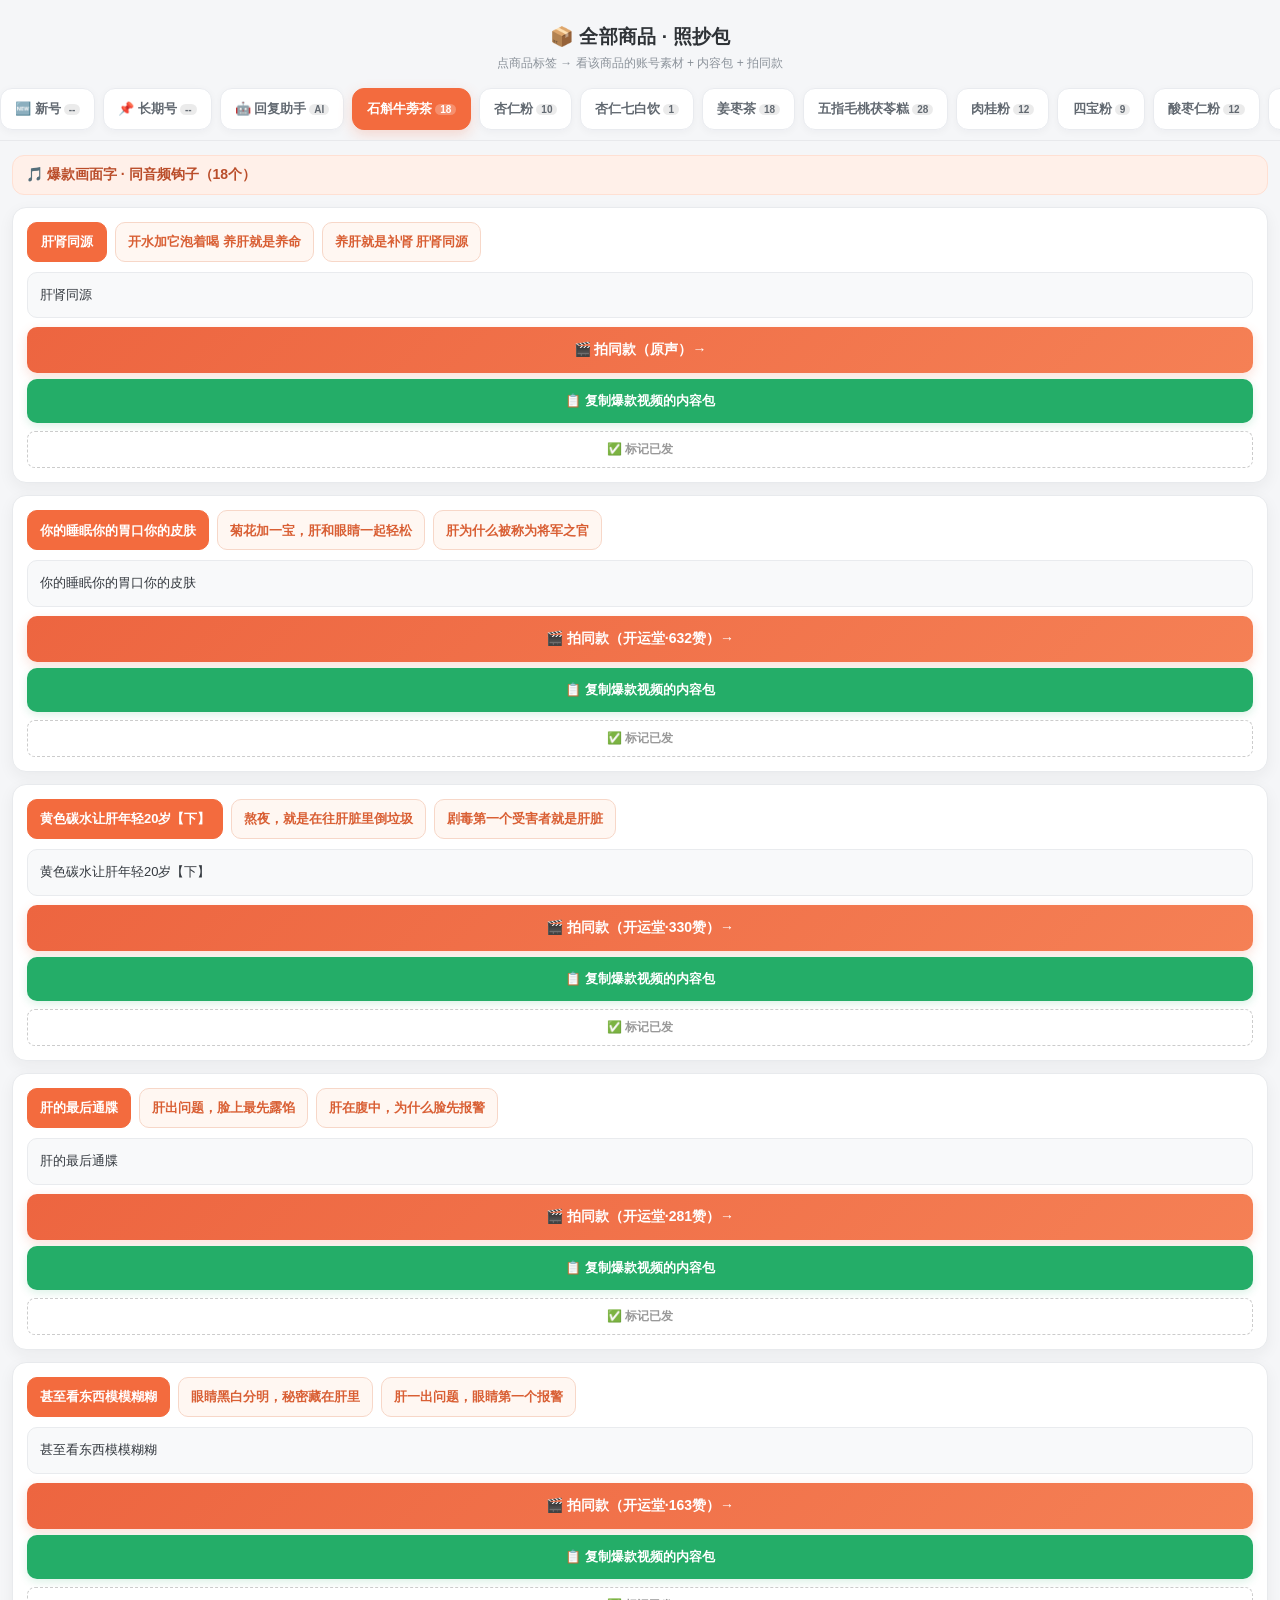
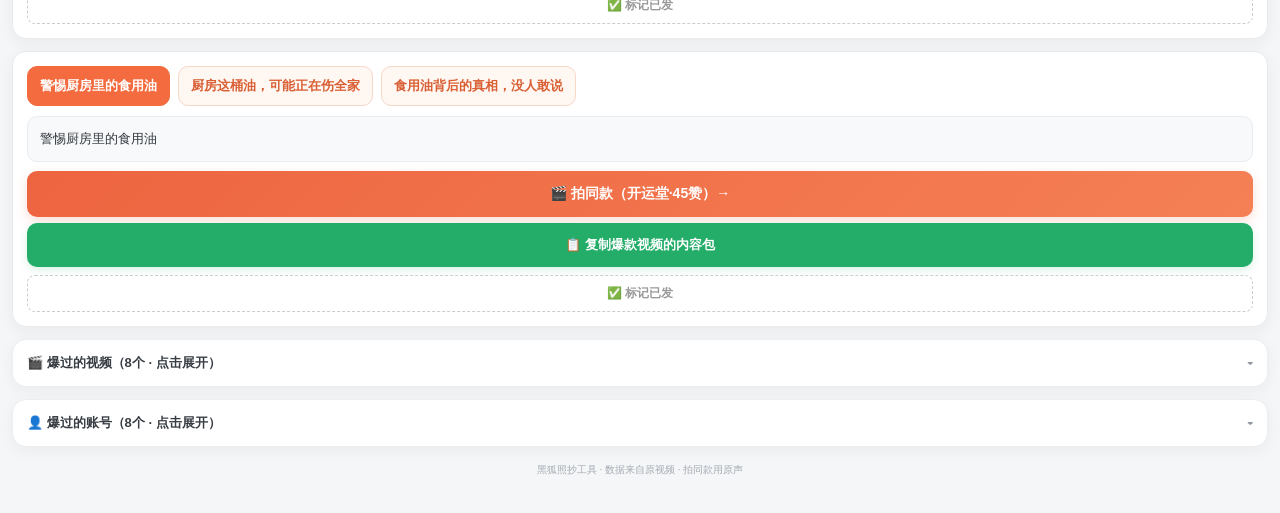
==== commit d1cfa3f7: "更新 index.html" ====
--- a/index.html
+++ b/index.html
@@ -1,7 +1,7 @@
 <!DOCTYPE html>
 <html lang="zh-CN">
 <head>
-<!--deploy-mark:202608280844-->
+<!--deploy-mark:202608280909-->
 <meta charset="UTF-8">
 <meta name="viewport" content="width=device-width, initial-scale=1.0, maximum-scale=1.0, user-scalable=no">
 <title>全部商品 照抄包</title>
@@ -104,7 +104,7 @@
   <p>点商品标签 → 看该商品的账号素材 + 内容包 + 拍同款</p>
 </div>
 
-<div class="product-tabs"><button class="product-tab" data-product="p12" onclick="switchProduct(this)">🆕 新号<span class="tab-cnt" id="naCnt">--</span></button><button class="product-tab" data-product="p20" onclick="switchProduct(this)">📌 长期号<span class="tab-cnt" id="laCnt">--</span></button><!-- P13_REPLY_TAB_START --><button class="product-tab" data-product="p13" onclick="switchProduct(this)">🤖 回复助手<span class="tab-cnt">AI</span></button><!-- P13_REPLY_TAB_END --><button class="product-tab active" data-product="p0" onclick="switchProduct(this)">石斛牛蒡茶<span class="tab-cnt">18</span></button><button class="product-tab" data-product="p1" onclick="switchProduct(this)">杏仁粉<span class="tab-cnt">8</span></button><button class="product-tab" data-product="p14" onclick="switchProduct(this)">杏仁七白饮<span class="tab-cnt">1</span></button><button class="product-tab" data-product="p2" onclick="switchProduct(this)">姜枣茶<span class="tab-cnt">18</span></button><button class="product-tab" data-product="p3" onclick="switchProduct(this)">五指毛桃茯苓糕<span class="tab-cnt">28</span></button><button class="product-tab" data-product="p4" onclick="switchProduct(this)">肉桂粉<span class="tab-cnt">12</span></button><button class="product-tab" data-product="p5" onclick="switchProduct(this)">四宝粉<span class="tab-cnt">9</span></button><button class="product-tab" data-product="p6" onclick="switchProduct(this)">酸枣仁粉<span class="tab-cnt">12</span></button><button class="product-tab" data-product="p7" onclick="switchProduct(this)">当归黑豆<span class="tab-cnt">7</span></button><button class="product-tab" data-product="p8" onclick="switchProduct(this)">鸡内金<span class="tab-cnt">1</span></button><button class="product-tab" data-product="p9" onclick="switchProduct(this)">乌梅蒲公英根茶<span class="tab-cnt">4</span></button><button class="product-tab" data-product="p11" onclick="switchProduct(this)">黄精苁蓉膏<span class="tab-cnt">5</span></button><button class="product-tab" data-product="p15" onclick="switchProduct(this)">桑叶双瓜茶<span class="tab-cnt">1</span></button><button class="product-tab" data-product="p16" onclick="switchProduct(this)">玉竹<span class="tab-cnt">4</span></button><button class="product-tab" data-product="p18" onclick="switchProduct(this)">芍药甘草汤<span class="tab-cnt">4</span></button><button class="product-tab" data-product="p19" onclick="switchProduct(this)">黑芝麻核桃<span class="tab-cnt">3</span></button><button class="product-tab" data-product="p10" onclick="switchProduct(this)">开运堂·引流<span class="tab-cnt">18</span></button><button class="product-tab" data-product="p22" onclick="switchProduct(this)">三藤汤<span class="tab-cnt">1</span></button><button class="product-tab" data-product="p21" onclick="switchProduct(this)">醋泡黑豆<span class="tab-cnt">1</span></button><button class="product-tab" data-product="p17" onclick="switchProduct(this)">五行散<span class="tab-cnt">1</span></button></div>
+<div class="product-tabs"><button class="product-tab" data-product="p12" onclick="switchProduct(this)">🆕 新号<span class="tab-cnt" id="naCnt">--</span></button><button class="product-tab" data-product="p20" onclick="switchProduct(this)">📌 长期号<span class="tab-cnt" id="laCnt">--</span></button><!-- P13_REPLY_TAB_START --><button class="product-tab" data-product="p13" onclick="switchProduct(this)">🤖 回复助手<span class="tab-cnt">AI</span></button><!-- P13_REPLY_TAB_END --><button class="product-tab active" data-product="p0" onclick="switchProduct(this)">石斛牛蒡茶<span class="tab-cnt">18</span></button><button class="product-tab" data-product="p1" onclick="switchProduct(this)">杏仁粉<span class="tab-cnt">10</span></button><button class="product-tab" data-product="p14" onclick="switchProduct(this)">杏仁七白饮<span class="tab-cnt">1</span></button><button class="product-tab" data-product="p2" onclick="switchProduct(this)">姜枣茶<span class="tab-cnt">18</span></button><button class="product-tab" data-product="p3" onclick="switchProduct(this)">五指毛桃茯苓糕<span class="tab-cnt">28</span></button><button class="product-tab" data-product="p4" onclick="switchProduct(this)">肉桂粉<span class="tab-cnt">12</span></button><button class="product-tab" data-product="p5" onclick="switchProduct(this)">四宝粉<span class="tab-cnt">9</span></button><button class="product-tab" data-product="p6" onclick="switchProduct(this)">酸枣仁粉<span class="tab-cnt">12</span></button><button class="product-tab" data-product="p7" onclick="switchProduct(this)">当归黑豆<span class="tab-cnt">7</span></button><button class="product-tab" data-product="p8" onclick="switchProduct(this)">鸡内金<span class="tab-cnt">1</span></button><button class="product-tab" data-product="p9" onclick="switchProduct(this)">乌梅蒲公英根茶<span class="tab-cnt">4</span></button><button class="product-tab" data-product="p11" onclick="switchProduct(this)">黄精苁蓉膏<span class="tab-cnt">5</span></button><button class="product-tab" data-product="p15" onclick="switchProduct(this)">桑叶双瓜茶<span class="tab-cnt">1</span></button><button class="product-tab" data-product="p16" onclick="switchProduct(this)">玉竹<span class="tab-cnt">4</span></button><button class="product-tab" data-product="p18" onclick="switchProduct(this)">芍药甘草汤<span class="tab-cnt">4</span></button><button class="product-tab" data-product="p19" onclick="switchProduct(this)">黑芝麻核桃<span class="tab-cnt">3</span></button><button class="product-tab" data-product="p10" onclick="switchProduct(this)">开运堂·引流<span class="tab-cnt">18</span></button><button class="product-tab" data-product="p22" onclick="switchProduct(this)">三藤汤<span class="tab-cnt">1</span></button><button class="product-tab" data-product="p21" onclick="switchProduct(this)">醋泡黑豆<span class="tab-cnt">1</span></button><button class="product-tab" data-product="p17" onclick="switchProduct(this)">五行散<span class="tab-cnt">1</span></button></div>
 <div id="product-sections">
 <div class="product-section" data-product="p0">
   <div class="section-title">🎵 爆款画面字 · 同音频钩子（18个）</div>
@@ -419,6 +419,12 @@
   <a class="beat-btn" href="https://www.douyin.com/video/7663050474681126190" target="_blank" rel="noopener">🎬 去原视频拍同款（源泽国际·挂杏仁粉）→</a>
   <div style="margin-top:6px"><button class="copy-btn" style="margin-top:6px" onclick="copySportsPack(this)">📋 复制爆款视频的内容包</button></div>
 </div>
+<div class="audio-group" data-music="7637456774341167907">
+  <div class="hook-tabs"><button class="hook-tab active" onclick="switchHook(this,'p1a341167907')">睡到半夜口干舌燥，喝水也没用</button><button class="hook-tab" onclick="switchHook(this,'p1a341167907')">津液流失，不是身体缺水</button><button class="hook-tab" onclick="switchHook(this,'p1a341167907')">杏仁粉是关键，不能少</button></div>
+  <div class="hook-display"><div class="copy-area" id="hd-p1a341167907-0" data-hook="0">睡到半夜口干舌燥，喝水也没用</div><div class="copy-area" id="hd-p1a341167907-1" data-hook="1" style="display:none">津液流失，不是身体缺水</div><div class="copy-area" id="hd-p1a341167907-2" data-hook="2" style="display:none">杏仁粉是关键，不能少</div></div>
+  <a class="beat-btn" href="https://www.douyin.com/music/7637456774341167907" target="_blank" rel="noopener">🎬 拍同款（本草闲居原声·养心汤）→</a>
+  <div style="margin-top:6px"><button class="copy-btn" style="margin-top:6px" onclick="copySportsPack(this)">📋 复制爆款视频的内容包</button></div>
+</div>
 <details class="acc-fold">
     <summary>🎬 爆过的视频（13个 · 点击展开）</summary>
     <div class="acc-inner">
@@ -587,6 +593,18 @@
 #文班亚马获得西决MVP #NBA总决赛马刺vs尼克斯 #马刺抢七淘汰雷霆晋级总决赛</div>
   
   <a class="beat-btn" href="https://www.douyin.com/video/7665602727195489381" target="_blank" rel="noopener">🎬 去原视频拍同款 →</a>
+  <div style="margin-top:6px"><button class="copy-btn" style="margin-top:6px" onclick="copySportsPack(this)">📋 复制爆款视频的内容包</button></div>
+</div>
+<div class="video-card">
+  <div class="video-head"><span class="video-no">图文14</span><div class="video-stats">👍766 评0 藏0 转0</div></div>
+  <div class="card-label">🖼 画面上的字</div>
+  <div class="copy-area" id="ocr-p1-7667621655707620514" data-ocr="7667621655707620514">WTT美国大满贯，资格赛签表以及赛程</div>
+  
+  <div class="card-label" style="margin-top:10px">📦 内容包（文案+标签）</div>
+  <div class="copy-area" id="pack-p1-7667621655707620514">WTT美国大满贯，资格赛签表以及赛程，国乒黄友政首轮轮空，与陈颢桦同区，薛飞首轮对阵苏拉瓦朱拉，与沃尔瑟、高承睿（中国台北）同区
+#王楚钦 #孙颖莎 #樊振东 #美国大满贯 #国乒</div>
+  
+  <a class="beat-btn" href="https://www.douyin.com/note/7667621655707620514" target="_blank" rel="noopener">🎬 去原图文拍同款 →</a>
   <div style="margin-top:6px"><button class="copy-btn" style="margin-top:6px" onclick="copySportsPack(this)">📋 复制爆款视频的内容包</button></div>
 </div>
     </div>
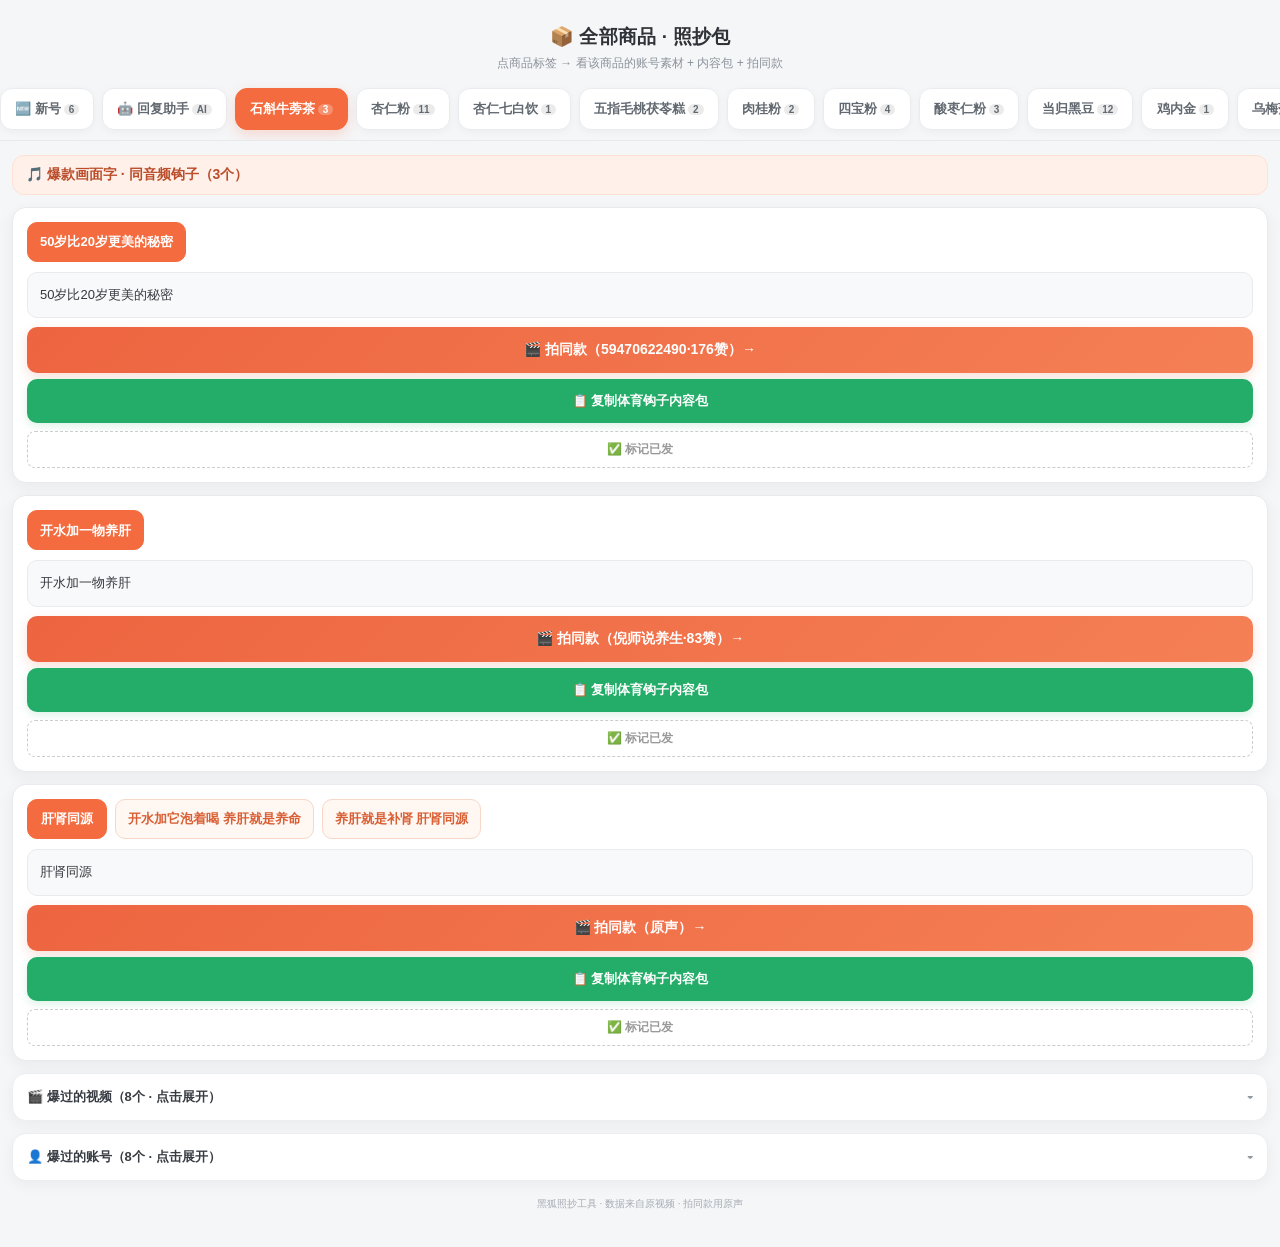
==== commit 52399d77: "素材库页面与素材数据包更新快照 2026-09-04" ====
--- a/index.html
+++ b/index.html
@@ -1,102 +1,12 @@
 <!DOCTYPE html>
 <html lang="zh-CN">
 <head>
-<!--deploy-mark:202608280909-->
+<!--deploy-mark:202608281843-->
 <meta charset="UTF-8">
 <meta name="viewport" content="width=device-width, initial-scale=1.0, maximum-scale=1.0, user-scalable=no">
 <title>全部商品 照抄包</title>
-<style>
-* { margin:0; padding:0; box-sizing:border-box; }
-body { font-family:-apple-system,BlinkMacSystemFont,"PingFang SC","Microsoft YaHei",sans-serif; background:#f5f6f8; color:#2f3337; padding:12px 12px 36px; }
-.header { text-align:center; padding:12px 0 6px; }
-.header h1 { font-size:19px; line-height:1.35; font-weight:800; letter-spacing:0.2px; }
-.header p { font-size:12px; line-height:1.5; color:#8b929a; margin-top:4px; }
-.product-tabs { display:flex; gap:8px; margin:0 -12px; padding:10px 12px; overflow-x:auto; scrollbar-width:none; -webkit-overflow-scrolling:touch; overscroll-behavior-x:contain; scroll-snap-type:x proximity; position:sticky; top:0; background:rgba(245,246,248,0.96); backdrop-filter:blur(10px); -webkit-backdrop-filter:blur(10px); border-bottom:1px solid rgba(34,40,49,0.06); z-index:10; }
-.product-tabs::-webkit-scrollbar { display:none; }
-.product-tab { flex:0 0 auto; min-width:88px; min-height:42px; padding:10px 14px; border:1px solid #e9ebef; border-radius:12px; background:#fff; font-size:13px; font-weight:700; color:#626971; cursor:pointer; box-shadow:0 2px 8px rgba(30,36,44,0.04); white-space:nowrap; scroll-snap-align:start; transition:background-color .18s ease,color .18s ease,border-color .18s ease,transform .12s ease,box-shadow .18s ease; -webkit-tap-highlight-color:transparent; }
-.product-tab.active { background:#f36b3e; color:#fff; border-color:#f36b3e; box-shadow:0 5px 14px rgba(243,107,62,0.22); }
-.product-tab:active { transform:scale(0.97); }
-.tab-cnt { display:inline-block; margin-left:3px; font-size:10px; background:rgba(0,0,0,0.08); border-radius:8px; padding:0 5px; }
-.product-tab.active .tab-cnt { background:rgba(255,255,255,0.25); }
-.section-title { font-size:14px; font-weight:800; color:#ba4d2a; background:#fff0e9; padding:10px 13px; border:1px solid #ffe0d3; border-radius:12px; margin:14px 0 10px; }
-.acc-fold { background:#fff; border:1px solid #eceef1; border-radius:14px; margin:12px 0; box-shadow:0 4px 14px rgba(30,36,44,0.05); overflow:hidden; }
-.acc-fold summary { min-height:46px; padding:12px 14px; font-size:13px; font-weight:800; color:#383d43; cursor:pointer; list-style:none; display:flex; align-items:center; justify-content:space-between; transition:background-color .18s ease; -webkit-tap-highlight-color:transparent; }
-.acc-fold summary:active { background:#f7f8fa; }
-.acc-fold summary::-webkit-details-marker { display:none; }
-.acc-fold summary::after { content:'▾'; font-size:12px; color:#9299a1; transition:transform 0.2s; }
-.acc-fold[open] summary::after { transform:rotate(180deg); }
-.acc-inner { padding:0 12px 12px; border-top:1px solid #f0f1f3; }
-.card, .account-card, .video-card { background:#fff; border:1px solid #eceef1; border-radius:14px; padding:14px; margin:12px 0; box-shadow:0 4px 14px rgba(30,36,44,0.045); }
-.card-label { font-size:12px; line-height:1.45; color:#727982; font-weight:600; margin-bottom:7px; }
-.copy-area { background:#f8f9fa; border-radius:10px; padding:12px; font-size:13px; line-height:1.6; color:#34393f; word-break:break-all; border:1px solid #e9ebee; white-space:pre-wrap; }
-.copy-btn { display:block; width:100%; min-height:44px; padding:11px 14px; background:#24ad68; color:#fff; border:none; border-radius:10px; font-size:13px; font-weight:700; cursor:pointer; margin-top:8px; box-shadow:0 3px 9px rgba(36,173,104,0.16); transition:background-color .18s ease,transform .12s ease,box-shadow .18s ease; -webkit-tap-highlight-color:transparent; }
-.copy-btn:active { background:#1d975a; transform:scale(0.985); box-shadow:none; }
-.copy-btn.copied { background:#8b929a; box-shadow:none; }
-.beat-btn { display:flex; align-items:center; justify-content:center; gap:6px; width:100%; min-height:46px; padding:12px 14px; background:linear-gradient(135deg,#ed6540,#f58055); color:#fff; border:none; border-radius:10px; font-size:14px; font-weight:800; cursor:pointer; text-decoration:none; margin-top:9px; box-shadow:0 4px 12px rgba(237,101,64,0.2); transition:opacity .18s ease,transform .12s ease,box-shadow .18s ease; -webkit-tap-highlight-color:transparent; }
-.beat-btn:active { opacity:0.9; transform:scale(0.985); box-shadow:none; }
-.hook-card { background:#fff; border:1px solid #eceef1; border-radius:14px; padding:14px; margin:12px 0; box-shadow:0 4px 14px rgba(30,36,44,0.045); }
-.hook-text { font-size:14px; font-weight:700; color:#333; line-height:1.5; white-space:pre-wrap; word-break:break-all; margin-bottom:5px; }
-.hook-note { font-size:10px; color:#a5abb2; margin-bottom:7px; }
-.hook-card .beat-btn { margin-top:9px; }
-.beat-btn.mini { min-height:42px; padding:10px; font-size:13px; margin-top:7px; }
-.account-card { border-left:3px solid #f07a52; }
-.acc-top { display:flex; align-items:center; gap:11px; margin-bottom:10px; }
-.acc-avatar { width:52px; height:52px; border-radius:50%; object-fit:cover; border:2px solid #eceef1; }
-.acc-avatar-placeholder { width:52px; height:52px; border-radius:50%; background:#f0f1f3; display:flex; align-items:center; justify-content:center; font-size:20px; }
-.acc-nick { font-size:15px; font-weight:800; color:#30353a; }
-.acc-meta { font-size:11px; color:#9299a1; margin-top:3px; }
-.video-head { display:flex; justify-content:space-between; align-items:center; margin-bottom:8px; }
-.video-no { font-size:12px; font-weight:700; color:#d95f34; background:#fff1ea; padding:3px 9px; border-radius:16px; }
-.video-stats { font-size:11px; color:#9299a1; }
-.name-row { display:flex; flex-wrap:wrap; gap:8px; margin-bottom:5px; }
-.name-chip { min-height:36px; padding:7px 13px; background:#fff7f2; border:1px solid #f7d7c8; border-radius:18px; font-size:12px; font-weight:600; color:#d95f34; cursor:pointer; transition:background-color .18s ease,transform .12s ease; -webkit-tap-highlight-color:transparent; }
-.name-chip:active { background:#ffe8dc; transform:scale(0.97); }
-.name-chip.copied { background:#8b929a; color:#fff; border-color:#8b929a; }
-.name-chip-none { font-size:11px; color:#a5abb2; }
-.dl-btn { display:inline-flex; align-items:center; min-height:40px; padding:9px 14px; background:#f1f6fc; color:#27649f; border:1px solid #cbdff3; border-radius:10px; font-size:13px; font-weight:600; text-decoration:none; margin-bottom:4px; transition:background-color .18s ease,transform .12s ease; -webkit-tap-highlight-color:transparent; }
-.dl-btn:active { background:#e2eef9; transform:scale(0.98); }
-.footer { text-align:center; font-size:10px; color:#a5abb2; margin-top:16px; }
-.audio-group { background:#fff; border:1px solid #e8eaed; border-radius:14px; padding:14px; margin:12px 0; box-shadow:0 5px 16px rgba(30,36,44,0.055); }
-.hook-tabs { display:flex; flex-wrap:wrap; gap:8px; margin-bottom:10px; }
-.hook-tab { display:flex; align-items:center; justify-content:center; min-width:80px; min-height:40px; padding:8px 12px; background:#fff7f2; border:1px solid #f7d7c8; border-radius:10px; font-size:13px; font-weight:700; color:#d95f34; cursor:pointer; line-height:1.35; white-space:pre-line; text-align:center; transition:background-color .18s ease,color .18s ease,border-color .18s ease,transform .12s ease; -webkit-tap-highlight-color:transparent; box-sizing:border-box; position:relative; }
-.hook-tab.active { background:#f36b3e; color:#fff; border-color:#f36b3e; }
-.hook-tab:active { transform:scale(0.97); }
-.hook-display .copy-area { margin-bottom:0; }
-.hook-star { position:absolute; top:-6px; right:-4px; color:#ef476f; font-size:14px; line-height:1; text-shadow:0 0 3px #fff; }
-.hook-text .hook-star, .copy-area .hook-star { position:static; margin-right:3px; font-size:12px; }
-
-@media (hover:hover) {
-  .product-tab:hover, .hook-tab:hover, .name-chip:hover { border-color:#efb9a4; }
-  .copy-btn:hover { background:#209f61; }
-  .beat-btn:hover { opacity:0.94; }
-  .dl-btn:hover { background:#e7f1fa; }
-}
-
-@media (max-width:360px) {
-  body { padding-left:10px; padding-right:10px; }
-  .product-tabs { margin-left:-10px; margin-right:-10px; padding-left:10px; padding-right:10px; }
-  .audio-group, .card, .account-card, .video-card { padding:12px; }
-}
-
-/* === 已发标记功能 === */
-.used-bar { display:flex; align-items:center; gap:8px; padding:9px 10px; background:#fff; border:1px solid #eceef1; border-radius:10px; margin:8px 0 4px; box-shadow:0 1px 4px rgba(0,0,0,0.06); }
-.used-bar .ub-title { min-width:0; font-size:13px; font-weight:800; color:#333; flex:1 1 auto; }
-.used-btn { flex:0 0 auto; min-height:36px; padding:7px 12px; border:none; border-radius:8px; font-size:13px; font-weight:700; cursor:pointer; white-space:nowrap; -webkit-tap-highlight-color:transparent; }
-.used-btn.filter { background:#ff6b35; color:#fff; }
-.used-btn.filter.off { background:#e0e0e0; color:#666; }
-.used-btn.reset { background:#fff; color:#999; border:1px solid #ddd; }
-.used-btn.reset:active { background:#f5f5f5; }
-.mark-used-btn { display:block; width:100%; padding:9px; margin-top:8px; background:#fff; color:#999; border:1.5px dashed #ccc; border-radius:8px; font-size:12px; font-weight:700; cursor:pointer; -webkit-tap-highlight-color:transparent; }
-.mark-used-btn:active { background:#f7f7f7; }
-.audio-group.used, .video-card.used, .account-card.used, .hook-card.used { opacity:0.45; }
-.audio-group.used .hook-tab, .video-card.used .copy-btn, .video-card.used .beat-btn, .audio-group.used .copy-btn, .audio-group.used .beat-btn { pointer-events:none; }
-.used-badge { display:inline-block; background:#999; color:#fff; font-size:10px; padding:1px 6px; border-radius:8px; margin-left:6px; }
-@media (max-width:390px) {
-  .used-bar { flex-wrap:wrap; }
-  .used-bar .ub-title { flex-basis:100%; }
-  .used-btn { flex:1 1 0; }
-}
-</style>
+
+  <link rel="stylesheet" href="assets/site.css?v=4352fb25066e">
 </head>
 <body>
 <div class="header">
@@ -104,41 +14,29 @@
   <p>点商品标签 → 看该商品的账号素材 + 内容包 + 拍同款</p>
 </div>
 
-<div class="product-tabs"><button class="product-tab" data-product="p12" onclick="switchProduct(this)">🆕 新号<span class="tab-cnt" id="naCnt">--</span></button><button class="product-tab" data-product="p20" onclick="switchProduct(this)">📌 长期号<span class="tab-cnt" id="laCnt">--</span></button><!-- P13_REPLY_TAB_START --><button class="product-tab" data-product="p13" onclick="switchProduct(this)">🤖 回复助手<span class="tab-cnt">AI</span></button><!-- P13_REPLY_TAB_END --><button class="product-tab active" data-product="p0" onclick="switchProduct(this)">石斛牛蒡茶<span class="tab-cnt">18</span></button><button class="product-tab" data-product="p1" onclick="switchProduct(this)">杏仁粉<span class="tab-cnt">10</span></button><button class="product-tab" data-product="p14" onclick="switchProduct(this)">杏仁七白饮<span class="tab-cnt">1</span></button><button class="product-tab" data-product="p2" onclick="switchProduct(this)">姜枣茶<span class="tab-cnt">18</span></button><button class="product-tab" data-product="p3" onclick="switchProduct(this)">五指毛桃茯苓糕<span class="tab-cnt">28</span></button><button class="product-tab" data-product="p4" onclick="switchProduct(this)">肉桂粉<span class="tab-cnt">12</span></button><button class="product-tab" data-product="p5" onclick="switchProduct(this)">四宝粉<span class="tab-cnt">9</span></button><button class="product-tab" data-product="p6" onclick="switchProduct(this)">酸枣仁粉<span class="tab-cnt">12</span></button><button class="product-tab" data-product="p7" onclick="switchProduct(this)">当归黑豆<span class="tab-cnt">7</span></button><button class="product-tab" data-product="p8" onclick="switchProduct(this)">鸡内金<span class="tab-cnt">1</span></button><button class="product-tab" data-product="p9" onclick="switchProduct(this)">乌梅蒲公英根茶<span class="tab-cnt">4</span></button><button class="product-tab" data-product="p11" onclick="switchProduct(this)">黄精苁蓉膏<span class="tab-cnt">5</span></button><button class="product-tab" data-product="p15" onclick="switchProduct(this)">桑叶双瓜茶<span class="tab-cnt">1</span></button><button class="product-tab" data-product="p16" onclick="switchProduct(this)">玉竹<span class="tab-cnt">4</span></button><button class="product-tab" data-product="p18" onclick="switchProduct(this)">芍药甘草汤<span class="tab-cnt">4</span></button><button class="product-tab" data-product="p19" onclick="switchProduct(this)">黑芝麻核桃<span class="tab-cnt">3</span></button><button class="product-tab" data-product="p10" onclick="switchProduct(this)">开运堂·引流<span class="tab-cnt">18</span></button><button class="product-tab" data-product="p22" onclick="switchProduct(this)">三藤汤<span class="tab-cnt">1</span></button><button class="product-tab" data-product="p21" onclick="switchProduct(this)">醋泡黑豆<span class="tab-cnt">1</span></button><button class="product-tab" data-product="p17" onclick="switchProduct(this)">五行散<span class="tab-cnt">1</span></button></div>
+<div class="product-tabs"><button class="product-tab" data-product="p12" onclick="switchProduct(this)">🆕 新号<span class="tab-cnt" id="naCnt">--</span></button><!-- P13_REPLY_TAB_START --><button class="product-tab" data-product="p13" onclick="switchProduct(this)">🤖 回复助手<span class="tab-cnt">AI</span></button><!-- P13_REPLY_TAB_END --><button class="product-tab active" data-product="p0" onclick="switchProduct(this)">石斛牛蒡茶<span class="tab-cnt">3</span></button><button class="product-tab" data-product="p1" onclick="switchProduct(this)">杏仁粉<span class="tab-cnt">30</span></button><button class="product-tab" data-product="p14" onclick="switchProduct(this)">杏仁七白饮<span class="tab-cnt">1</span></button><button class="product-tab" data-product="p2" onclick="switchProduct(this)">姜枣茶<span class="tab-cnt">0</span></button><button class="product-tab" data-product="p3" onclick="switchProduct(this)">五指毛桃茯苓糕<span class="tab-cnt">0</span></button><button class="product-tab" data-product="p4" onclick="switchProduct(this)">肉桂粉<span class="tab-cnt">3</span></button><button class="product-tab" data-product="p5" onclick="switchProduct(this)">四宝粉<span class="tab-cnt">0</span></button><button class="product-tab" data-product="p6" onclick="switchProduct(this)">酸枣仁粉<span class="tab-cnt">3</span></button><button class="product-tab" data-product="p7" onclick="switchProduct(this)">当归黑豆<span class="tab-cnt">7</span></button><button class="product-tab" data-product="p8" onclick="switchProduct(this)">鸡内金<span class="tab-cnt">1</span></button><button class="product-tab" data-product="p9" onclick="switchProduct(this)">乌梅蒲公英根茶<span class="tab-cnt">1</span></button><button class="product-tab" data-product="p11" onclick="switchProduct(this)">黄精苁蓉膏<span class="tab-cnt">0</span></button><button class="product-tab" data-product="p15" onclick="switchProduct(this)">桑叶双瓜茶<span class="tab-cnt">0</span></button><button class="product-tab" data-product="p16" onclick="switchProduct(this)">玉竹<span class="tab-cnt">3</span></button><button class="product-tab" data-product="p18" onclick="switchProduct(this)">芍药甘草汤<span class="tab-cnt">4</span></button><button class="product-tab" data-product="p19" onclick="switchProduct(this)">黑芝麻核桃<span class="tab-cnt">0</span></button><button class="product-tab" data-product="p22" onclick="switchProduct(this)">三藤汤<span class="tab-cnt">0</span></button><button class="product-tab" data-product="p21" onclick="switchProduct(this)">醋泡黑豆<span class="tab-cnt">0</span></button><button class="product-tab" data-product="p17" onclick="switchProduct(this)">五行散<span class="tab-cnt">3</span></button><button class="product-tab" data-product="p10" onclick="switchProduct(this)">开运堂·引流<span class="tab-cnt">138</span></button></div>
 <div id="product-sections">
 <div class="product-section" data-product="p0">
-  <div class="section-title">🎵 爆款画面字 · 同音频钩子（18个）</div>
+  <div class="section-title">🎵 爆款画面字 · 同音频钩子（3个）</div>
+<div class="audio-group" data-music="7648773588509952777">
+  <div class="hook-tabs"><button class="hook-tab active" onclick="switchHook(this,'p0a952777')">50岁比20岁更美的秘密</button></div>
+  <div class="hook-display"><div class="copy-area" id="hd-p0a952777-0" data-hook="0">50岁比20岁更美的秘密</div></div>
+  <a class="beat-btn" href="https://www.douyin.com/music/7648773588509952777" target="_blank" rel="noopener">🎬 拍同款（59470622490·176赞）→</a>
+  <div style="margin-top:6px"><button class="copy-btn" style="margin-top:6px" onclick="copySportsPack(this)">📋 复制爆款视频的内容包</button></div>
+</div>
+<div class="audio-group" data-music="7625929040960015145">
+  <div class="hook-tabs"><button class="hook-tab active" onclick="switchHook(this,'p0a015145')">开水加一物养肝</button></div>
+  <div class="hook-display"><div class="copy-area" id="hd-p0a015145-0" data-hook="0">开水加一物养肝</div></div>
+  <a class="beat-btn" href="https://www.douyin.com/music/7625929040960015145" target="_blank" rel="noopener">🎬 拍同款（倪师说养生·83赞）→</a>
+  <div style="margin-top:6px"><button class="copy-btn" style="margin-top:6px" onclick="copySportsPack(this)">📋 复制爆款视频的内容包</button></div>
+</div>
 <div class="audio-group" data-music="7625925684396870454"> <div class="hook-tabs"><button class="hook-tab active" onclick="switchHook(this,'p0a0')">肝肾同源</button><button class="hook-tab" onclick="switchHook(this,'p0a0')">开水加它泡着喝 养肝就是养命</button><button class="hook-tab" onclick="switchHook(this,'p0a0')">养肝就是补肾 肝肾同源</button></div> <div class="hook-display"><div class="copy-area" id="hd-p0a0-0" data-hook="0">肝肾同源</div><div class="copy-area" id="hd-p0a0-1" data-hook="1" style="display:none">开水加它泡着喝 养肝就是养命</div><div class="copy-area" id="hd-p0a0-2" data-hook="2" style="display:none">养肝就是补肾 肝肾同源</div></div> <a class="beat-btn" href="https://www.douyin.com/music/7625925684396870454" target="_blank" rel="noopener">🎬 拍同款（原声）→</a><div style="margin-top:6px"><button class="copy-btn" style="margin-top:6px" onclick="copySportsPack(this)">📋 复制爆款视频的内容包</button></div>
-</div><div class="audio-group" data-music="7587419527796919082">
-  <div class="hook-tabs"><button class="hook-tab active" onclick="switchHook(this,'p0a919082')">你的睡眠你的胃口你的皮肤</button><button class="hook-tab" onclick="switchHook(this,'p0a919082')">菊花加一宝，肝和眼睛一起轻松</button><button class="hook-tab" onclick="switchHook(this,'p0a919082')">肝为什么被称为将军之官</button></div>
-  <div class="hook-display"><div class="copy-area" id="hd-p0a919082-0" data-hook="0">你的睡眠你的胃口你的皮肤</div><div class="copy-area" id="hd-p0a919082-1" data-hook="1" style="display:none">菊花加一宝，肝和眼睛一起轻松</div><div class="copy-area" id="hd-p0a919082-2" data-hook="2" style="display:none">肝为什么被称为将军之官</div></div>
-  <a class="beat-btn" href="https://www.douyin.com/music/7587419527796919082" target="_blank" rel="noopener">🎬 拍同款（开运堂·632赞）→</a>
-  <div style="margin-top:6px"><button class="copy-btn" style="margin-top:6px" onclick="copySportsPack(this)">📋 复制爆款视频的内容包</button></div>
-</div>
-<div class="audio-group" data-music="7591173181877029678">
-  <div class="hook-tabs"><button class="hook-tab active" onclick="switchHook(this,'p0a029678')">黄色碳水让肝年轻20岁【下】</button><button class="hook-tab" onclick="switchHook(this,'p0a029678')">熬夜，就是在往肝脏里倒垃圾</button><button class="hook-tab" onclick="switchHook(this,'p0a029678')">剧毒第一个受害者就是肝脏</button></div>
-  <div class="hook-display"><div class="copy-area" id="hd-p0a029678-0" data-hook="0">黄色碳水让肝年轻20岁【下】</div><div class="copy-area" id="hd-p0a029678-1" data-hook="1" style="display:none">熬夜，就是在往肝脏里倒垃圾</div><div class="copy-area" id="hd-p0a029678-2" data-hook="2" style="display:none">剧毒第一个受害者就是肝脏</div></div>
-  <a class="beat-btn" href="https://www.douyin.com/music/7591173181877029678" target="_blank" rel="noopener">🎬 拍同款（开运堂·330赞）→</a>
-  <div style="margin-top:6px"><button class="copy-btn" style="margin-top:6px" onclick="copySportsPack(this)">📋 复制爆款视频的内容包</button></div>
-</div>
-<div class="audio-group" data-music="7589595669664549666">
-  <div class="hook-tabs"><button class="hook-tab active" onclick="switchHook(this,'p0a549666')">肝的最后通牒</button><button class="hook-tab" onclick="switchHook(this,'p0a549666')">肝出问题，脸上最先露馅</button><button class="hook-tab" onclick="switchHook(this,'p0a549666')">肝在腹中，为什么脸先报警</button></div>
-  <div class="hook-display"><div class="copy-area" id="hd-p0a549666-0" data-hook="0">肝的最后通牒</div><div class="copy-area" id="hd-p0a549666-1" data-hook="1" style="display:none">肝出问题，脸上最先露馅</div><div class="copy-area" id="hd-p0a549666-2" data-hook="2" style="display:none">肝在腹中，为什么脸先报警</div></div>
-  <a class="beat-btn" href="https://www.douyin.com/music/7589595669664549666" target="_blank" rel="noopener">🎬 拍同款（开运堂·281赞）→</a>
-  <div style="margin-top:6px"><button class="copy-btn" style="margin-top:6px" onclick="copySportsPack(this)">📋 复制爆款视频的内容包</button></div>
-</div>
-<div class="audio-group" data-music="7595091391936498459">
-  <div class="hook-tabs"><button class="hook-tab active" onclick="switchHook(this,'p0a498459')">甚至看东西模模糊糊</button><button class="hook-tab" onclick="switchHook(this,'p0a498459')">眼睛黑白分明，秘密藏在肝里</button><button class="hook-tab" onclick="switchHook(this,'p0a498459')">肝一出问题，眼睛第一个报警</button></div>
-  <div class="hook-display"><div class="copy-area" id="hd-p0a498459-0" data-hook="0">甚至看东西模模糊糊</div><div class="copy-area" id="hd-p0a498459-1" data-hook="1" style="display:none">眼睛黑白分明，秘密藏在肝里</div><div class="copy-area" id="hd-p0a498459-2" data-hook="2" style="display:none">肝一出问题，眼睛第一个报警</div></div>
-  <a class="beat-btn" href="https://www.douyin.com/music/7595091391936498459" target="_blank" rel="noopener">🎬 拍同款（开运堂·163赞）→</a>
-  <div style="margin-top:6px"><button class="copy-btn" style="margin-top:6px" onclick="copySportsPack(this)">📋 复制爆款视频的内容包</button></div>
-</div>
-<div class="audio-group" data-music="7587340023603776298">
-  <div class="hook-tabs"><button class="hook-tab active" onclick="switchHook(this,'p0a776298')">警惕厨房里的食用油</button><button class="hook-tab" onclick="switchHook(this,'p0a776298')">厨房这桶油，可能正在伤全家</button><button class="hook-tab" onclick="switchHook(this,'p0a776298')">食用油背后的真相，没人敢说</button></div>
-  <div class="hook-display"><div class="copy-area" id="hd-p0a776298-0" data-hook="0">警惕厨房里的食用油</div><div class="copy-area" id="hd-p0a776298-1" data-hook="1" style="display:none">厨房这桶油，可能正在伤全家</div><div class="copy-area" id="hd-p0a776298-2" data-hook="2" style="display:none">食用油背后的真相，没人敢说</div></div>
-  <a class="beat-btn" href="https://www.douyin.com/music/7587340023603776298" target="_blank" rel="noopener">🎬 拍同款（开运堂·45赞）→</a>
-  <div style="margin-top:6px"><button class="copy-btn" style="margin-top:6px" onclick="copySportsPack(this)">📋 复制爆款视频的内容包</button></div>
-</div>
+</div>
+
+
+
+
+
 <details class="acc-fold">
     <summary>🎬 爆过的视频（8个 · 点击展开）</summary>
     <div class="acc-inner">
@@ -394,23 +292,169 @@
   </details>
 </div>
 <div class="product-section" data-product="p1" style="display:none">
-  <div class="section-title">🎵 爆款画面字 · 同音频钩子（8个）</div>
-<div class="audio-group" data-music="7644112350877944616">
-  <div class="hook-tabs"><button class="hook-tab active" onclick="switchHook(this,'_db1')">便秘拖久了</button></div>
-  <div class="hook-display"><div class="copy-area" id="hd-_db1-0" data-hook="0">便秘拖久了</div></div>
-  <a class="beat-btn" href="https://www.douyin.com/music/7644112350877944616" target="_blank" rel="noopener">🎬 拍同款（185赞·倪师原声）→</a>
-  <div style="margin-top:6px"><button class="copy-btn" style="margin-top:6px" onclick="copySportsPack(this)">📋 复制爆款视频的内容包</button></div>
-</div>
-<div class="audio-group" data-music="7622692036939942697">
+<div class="section-title">🎵 爆款画面字 · 同音频钩子（23个，隐藏7条同内容备用ID）</div>
+<div class="audio-group" data-music="7618117389879954219">
+  <div class="hook-tabs"><button class="hook-tab active" onclick="switchHook(this,'p1a954219')">龙抬头最不能吃的4种食物</button></div>
+  <div class="hook-display"><div class="copy-area" id="hd-p1a954219-0" data-hook="0">龙抬头最不能吃的4种食物</div></div>
+  <a class="beat-btn" href="https://www.douyin.com/music/7618117389879954219" target="_blank" rel="noopener">🎬 拍同款（59470622490·396赞）→</a>
+  <div style="margin-top:6px"><button class="copy-btn" style="margin-top:6px" onclick="copySportsPack(this)">📋 复制爆款视频的内容包</button></div>
+</div>
+<div class="audio-group" data-music="7647734322123885362">
+  <div class="hook-tabs"><button class="hook-tab active" onclick="switchHook(this,'p1a885362')">人过50最先坏的是肺</button></div>
+  <div class="hook-display"><div class="copy-area" id="hd-p1a885362-0" data-hook="0">人过50最先坏的是肺</div></div>
+  <a class="beat-btn" href="https://www.douyin.com/music/7647734322123885362" target="_blank" rel="noopener">🎬 拍同款（59470622490·174赞）→</a>
+  <div style="margin-top:6px"><button class="copy-btn" style="margin-top:6px" onclick="copySportsPack(this)">📋 复制爆款视频的内容包</button></div>
+</div>
+<div class="audio-group" data-music="7635818379667901211" data-duplicate-of="7647734322123885362" data-audio-fingerprint="a66de82123fd16d1248b62d90baecf49">
+  <div class="hook-tabs"><button class="hook-tab active" onclick="switchHook(this,'p1a901211')">人过50最先坏的是肺</button></div>
+  <div class="hook-display"><div class="copy-area" id="hd-p1a901211-0" data-hook="0">人过50最先坏的是肺</div></div>
+  <a class="beat-btn" href="https://www.douyin.com/music/7635818379667901211" target="_blank" rel="noopener">🎬 拍同款（59470622490·133赞）→</a>
+  <div style="margin-top:6px"><button class="copy-btn" style="margin-top:6px" onclick="copySportsPack(this)">📋 复制爆款视频的内容包</button></div>
+</div>
+<!-- 已按完整口播核验：与 7663050600325647147 属于同一篇“便秘—润肺生津—杏仁粉”长稿，保留为备用 ID。 -->
+<div class="audio-group" data-music="7600403135269866249" data-duplicate-of="7663050600325647147">
+  <div class="hook-tabs"><button class="hook-tab active" onclick="switchHook(this,'p1a866249')">便秘不在肠在肺</button></div>
+  <div class="hook-display"><div class="copy-area" id="hd-p1a866249-0" data-hook="0">便秘不在肠在肺</div></div>
+  <a class="beat-btn" href="https://www.douyin.com/music/7600403135269866249" target="_blank" rel="noopener">🎬 拍同款（59470622490·112赞）→</a>
+  <div style="margin-top:6px"><button class="copy-btn" style="margin-top:6px" onclick="copySportsPack(this)">📋 复制爆款视频的内容包</button></div>
+</div>
+<div class="audio-group" data-music="7656676673916095272">
+  <div class="hook-tabs"><button class="hook-tab active" onclick="switchHook(this,'p1a095272')">便秘不在肠在肺</button></div>
+  <div class="hook-display"><div class="copy-area" id="hd-p1a095272-0" data-hook="0">便秘不在肠在肺</div></div>
+  <a class="beat-btn" href="https://www.douyin.com/music/7656676673916095272" target="_blank" rel="noopener">🎬 拍同款（59470622490·89赞）→</a>
+  <div style="margin-top:6px"><button class="copy-btn" style="margin-top:6px" onclick="copySportsPack(this)">📋 复制爆款视频的内容包</button></div>
+</div>
+<div class="audio-group" data-music="7641402663787154191">
+  <div class="hook-tabs"><button class="hook-tab active" onclick="switchHook(this,'p1a154191')">便秘不在肠在肺</button></div>
+  <div class="hook-display"><div class="copy-area" id="hd-p1a154191-0" data-hook="0">便秘不在肠在肺</div></div>
+  <a class="beat-btn" href="https://www.douyin.com/music/7641402663787154191" target="_blank" rel="noopener">🎬 拍同款（59470622490·82赞）→</a>
+  <div style="margin-top:6px"><button class="copy-btn" style="margin-top:6px" onclick="copySportsPack(this)">📋 复制爆款视频的内容包</button></div>
+</div>
+<div class="audio-group" data-music="7622685526625848064" data-duplicate-of="7641402663787154191" data-audio-fingerprint="81944f8b2a0b1f2c35651501f5e187e8">
+  <div class="hook-tabs"><button class="hook-tab active" onclick="switchHook(this,'p1a848064')">便秘不在肠在肺</button></div>
+  <div class="hook-display"><div class="copy-area" id="hd-p1a848064-0" data-hook="0">便秘不在肠在肺</div></div>
+  <a class="beat-btn" href="https://www.douyin.com/music/7622685526625848064" target="_blank" rel="noopener">🎬 拍同款（59470622490·61赞）→</a>
+  <div style="margin-top:6px"><button class="copy-btn" style="margin-top:6px" onclick="copySportsPack(this)">📋 复制爆款视频的内容包</button></div>
+</div>
+<div class="audio-group" data-music="7641032016401599283" data-duplicate-of="7647734322123885362" data-audio-fingerprint="a66de82123fd16d1248b62d90baecf49">
+  <div class="hook-tabs"><button class="hook-tab active" onclick="switchHook(this,'p1a599283')">人过50最先坏的是肺</button></div>
+  <div class="hook-display"><div class="copy-area" id="hd-p1a599283-0" data-hook="0">人过50最先坏的是肺</div></div>
+  <a class="beat-btn" href="https://www.douyin.com/music/7641032016401599283" target="_blank" rel="noopener">🎬 拍同款（59470622490·50赞）→</a>
+  <div style="margin-top:6px"><button class="copy-btn" style="margin-top:6px" onclick="copySportsPack(this)">📋 复制爆款视频的内容包</button></div>
+</div>
+<div class="audio-group" data-music="7613579780257565494">
+  <div class="hook-tabs"><button class="hook-tab active" onclick="switchHook(this,'p1a565494')">手干像树皮是肺虚</button></div>
+  <div class="hook-display"><div class="copy-area" id="hd-p1a565494-0" data-hook="0">手干像树皮是肺虚</div></div>
+  <a class="beat-btn" href="https://www.douyin.com/music/7613579780257565494" target="_blank" rel="noopener">🎬 拍同款（59470622490·50赞）→</a>
+  <div style="margin-top:6px"><button class="copy-btn" style="margin-top:6px" onclick="copySportsPack(this)">📋 复制爆款视频的内容包</button></div>
+</div>
+<div class="audio-group" data-music="7650399870255745798">
+  <div class="hook-tabs"><button class="hook-tab active" onclick="switchHook(this,'p1a745798')">人过50最先坏的是肺</button></div>
+  <div class="hook-display"><div class="copy-area" id="hd-p1a745798-0" data-hook="0">人过50最先坏的是肺</div></div>
+  <a class="beat-btn" href="https://www.douyin.com/music/7650399870255745798" target="_blank" rel="noopener">🎬 拍同款（59470622490·43赞）→</a>
+  <div style="margin-top:6px"><button class="copy-btn" style="margin-top:6px" onclick="copySportsPack(this)">📋 复制爆款视频的内容包</button></div>
+</div>
+<div class="audio-group" data-music="7640350177877822260">
+  <div class="hook-tabs"><button class="hook-tab active" onclick="switchHook(this,'p1a822260')">皮肤干抹再多也没用</button></div>
+  <div class="hook-display"><div class="copy-area" id="hd-p1a822260-0" data-hook="0">皮肤干抹再多也没用</div></div>
+  <a class="beat-btn" href="https://www.douyin.com/music/7640350177877822260" target="_blank" rel="noopener">🎬 拍同款（59470622490·42赞）→</a>
+  <div style="margin-top:6px"><button class="copy-btn" style="margin-top:6px" onclick="copySportsPack(this)">📋 复制爆款视频的内容包</button></div>
+</div>
+<div class="audio-group" data-music="7653275907825634058" data-duplicate-of="7650399870255745798" data-audio-fingerprint="48af8375da279304c2d56a83f02c6ba9">
+  <div class="hook-tabs"><button class="hook-tab active" onclick="switchHook(this,'p1a634058')">人过50最先坏的是肺</button></div>
+  <div class="hook-display"><div class="copy-area" id="hd-p1a634058-0" data-hook="0">人过50最先坏的是肺</div></div>
+  <a class="beat-btn" href="https://www.douyin.com/music/7653275907825634058" target="_blank" rel="noopener">🎬 拍同款（59470622490·40赞）→</a>
+  <div style="margin-top:6px"><button class="copy-btn" style="margin-top:6px" onclick="copySportsPack(this)">📋 复制爆款视频的内容包</button></div>
+</div>
+<div class="audio-group" data-music="7643634800053472036">
+  <div class="hook-tabs"><button class="hook-tab active" onclick="switchHook(this,'p1a472036')">人过50最先坏的是肺</button></div>
+  <div class="hook-display"><div class="copy-area" id="hd-p1a472036-0" data-hook="0">人过50最先坏的是肺</div></div>
+  <a class="beat-btn" href="https://www.douyin.com/music/7643634800053472036" target="_blank" rel="noopener">🎬 拍同款（59470622490·38赞）→</a>
+  <div style="margin-top:6px"><button class="copy-btn" style="margin-top:6px" onclick="copySportsPack(this)">📋 复制爆款视频的内容包</button></div>
+</div>
+<div class="audio-group" data-music="7623680719897856814">
+  <div class="hook-tabs"><button class="hook-tab active" onclick="switchHook(this,'p1a856814')">手干像树皮是肺虚</button></div>
+  <div class="hook-display"><div class="copy-area" id="hd-p1a856814-0" data-hook="0">手干像树皮是肺虚</div></div>
+  <a class="beat-btn" href="https://www.douyin.com/music/7623680719897856814" target="_blank" rel="noopener">🎬 拍同款（59470622490·38赞）→</a>
+  <div style="margin-top:6px"><button class="copy-btn" style="margin-top:6px" onclick="copySportsPack(this)">📋 复制爆款视频的内容包</button></div>
+</div>
+<div class="audio-group" data-music="7655222460867955508">
+  <div class="hook-tabs"><button class="hook-tab active" onclick="switchHook(this,'p1a955508')">人过50最先坏的是肺</button></div>
+  <div class="hook-display"><div class="copy-area" id="hd-p1a955508-0" data-hook="0">人过50最先坏的是肺</div></div>
+  <a class="beat-btn" href="https://www.douyin.com/music/7655222460867955508" target="_blank" rel="noopener">🎬 拍同款（59470622490·36赞）→</a>
+  <div style="margin-top:6px"><button class="copy-btn" style="margin-top:6px" onclick="copySportsPack(this)">📋 复制爆款视频的内容包</button></div>
+</div>
+<div class="audio-group" data-music="7609836227100986127">
+  <div class="hook-tabs"><button class="hook-tab active" onclick="switchHook(this,'p1a986127')">脚后跟干裂是津液不足</button></div>
+  <div class="hook-display"><div class="copy-area" id="hd-p1a986127-0" data-hook="0">脚后跟干裂是津液不足</div></div>
+  <a class="beat-btn" href="https://www.douyin.com/music/7609836227100986127" target="_blank" rel="noopener">🎬 拍同款（59470622490·36赞）→</a>
+  <div style="margin-top:6px"><button class="copy-btn" style="margin-top:6px" onclick="copySportsPack(this)">📋 复制爆款视频的内容包</button></div>
+</div>
+<div class="audio-group" data-music="7599507311656241929">
+  <div class="hook-tabs"><button class="hook-tab active" onclick="switchHook(this,'p1a241929')">手干像树皮是肺虚</button></div>
+  <div class="hook-display"><div class="copy-area" id="hd-p1a241929-0" data-hook="0">手干像树皮是肺虚</div></div>
+  <a class="beat-btn" href="https://www.douyin.com/music/7599507311656241929" target="_blank" rel="noopener">🎬 拍同款（59470622490·32赞）→</a>
+  <div style="margin-top:6px"><button class="copy-btn" style="margin-top:6px" onclick="copySportsPack(this)">📋 复制爆款视频的内容包</button></div>
+</div>
+<div class="audio-group" data-music="7645472941857147683" data-duplicate-of="7647734322123885362" data-audio-fingerprint="a66de82123fd16d1248b62d90baecf49">
+  <div class="hook-tabs"><button class="hook-tab active" onclick="switchHook(this,'p1a147683')">人过50最先坏的是肺</button></div>
+  <div class="hook-display"><div class="copy-area" id="hd-p1a147683-0" data-hook="0">人过50最先坏的是肺</div></div>
+  <a class="beat-btn" href="https://www.douyin.com/music/7645472941857147683" target="_blank" rel="noopener">🎬 拍同款（59470622490·27赞）→</a>
+  <div style="margin-top:6px"><button class="copy-btn" style="margin-top:6px" onclick="copySportsPack(this)">📋 复制爆款视频的内容包</button></div>
+</div>
+<div class="audio-group" data-music="7598831939583888168">
+  <div class="hook-tabs"><button class="hook-tab active" onclick="switchHook(this,'p1a888168')">便秘不在肠在肺</button></div>
+  <div class="hook-display"><div class="copy-area" id="hd-p1a888168-0" data-hook="0">便秘不在肠在肺</div></div>
+  <a class="beat-btn" href="https://www.douyin.com/music/7598831939583888168" target="_blank" rel="noopener">🎬 拍同款（59470622490·26赞）→</a>
+  <div style="margin-top:6px"><button class="copy-btn" style="margin-top:6px" onclick="copySportsPack(this)">📋 复制爆款视频的内容包</button></div>
+</div>
+<div class="audio-group" data-music="7649263522601388842" data-duplicate-of="7656676673916095272" data-audio-fingerprint="5ae4e4444b21036350b6a1af703dbcb1">
+  <div class="hook-tabs"><button class="hook-tab active" onclick="switchHook(this,'p1a388842')">便秘不在肠在肺</button></div>
+  <div class="hook-display"><div class="copy-area" id="hd-p1a388842-0" data-hook="0">便秘不在肠在肺</div></div>
+  <a class="beat-btn" href="https://www.douyin.com/music/7649263522601388842" target="_blank" rel="noopener">🎬 拍同款（59470622490·24赞）→</a>
+  <div style="margin-top:6px"><button class="copy-btn" style="margin-top:6px" onclick="copySportsPack(this)">📋 复制爆款视频的内容包</button></div>
+</div>
+<div class="audio-group" data-music="7627392230696766208">
+  <div class="hook-tabs"><button class="hook-tab active" onclick="switchHook(this,'p1a766208')">人过50最先坏的是肺</button></div>
+  <div class="hook-display"><div class="copy-area" id="hd-p1a766208-0" data-hook="0">人过50最先坏的是肺</div></div>
+  <a class="beat-btn" href="https://www.douyin.com/music/7627392230696766208" target="_blank" rel="noopener">🎬 拍同款（59470622490·24赞）→</a>
+  <div style="margin-top:6px"><button class="copy-btn" style="margin-top:6px" onclick="copySportsPack(this)">📋 复制爆款视频的内容包</button></div>
+</div>
+<div class="audio-group" data-music="7623977933610306342">
+  <div class="hook-tabs"><button class="hook-tab active" onclick="switchHook(this,'p1a306342')">便秘不在肠在肺</button></div>
+  <div class="hook-display"><div class="copy-area" id="hd-p1a306342-0" data-hook="0">便秘不在肠在肺</div></div>
+  <a class="beat-btn" href="https://www.douyin.com/music/7623977933610306342" target="_blank" rel="noopener">🎬 拍同款（59470622490·21赞）→</a>
+  <div style="margin-top:6px"><button class="copy-btn" style="margin-top:6px" onclick="copySportsPack(this)">📋 复制爆款视频的内容包</button></div>
+</div>
+<div class="audio-group" data-music="7650063893187939106" data-duplicate-of="7655222460867955508" data-audio-fingerprint="aa9b29026767672e34dcdc4e04c7ca8a">
+  <div class="hook-tabs"><button class="hook-tab active" onclick="switchHook(this,'p1a939106')">人过50最先坏的是肺</button></div>
+  <div class="hook-display"><div class="copy-area" id="hd-p1a939106-0" data-hook="0">人过50最先坏的是肺</div></div>
+  <a class="beat-btn" href="https://www.douyin.com/music/7650063893187939106" target="_blank" rel="noopener">🎬 拍同款（59470622490·20赞）→</a>
+  <div style="margin-top:6px"><button class="copy-btn" style="margin-top:6px" onclick="copySportsPack(this)">📋 复制爆款视频的内容包</button></div>
+</div>
+<!-- NISHI6 -->
+<div class="audio-group" data-music="7568291361347078948"><div class="hook-tabs"><button class="hook-tab active" onclick="switchHook(this,'p1a078948')">秋天女人多喝津液</button></div><div class="hook-display"><div class="copy-area" id="hd-p1a078948-0" data-hook="0">秋天女人多喝津液</div></div><a class="beat-btn" href="https://www.douyin.com/music/7568291361347078948" target="_blank" rel="noopener">🎬 拍同款（诚十健康·1796赞）→</a><div style="margin-top:6px"><button class="copy-btn" style="margin-top:6px" onclick="copySportsPack(this)">📋 复制爆款视频的内容包</button></div></div>
+<div class="audio-group" data-music="7655640800528780084"><div class="hook-tabs"><button class="hook-tab active" onclick="switchHook(this,'p1a780084')">皮肤好不好看肺部</button></div><div class="hook-display"><div class="copy-area" id="hd-p1a780084-0" data-hook="0">皮肤好不好看肺部</div></div><a class="beat-btn" href="https://www.douyin.com/music/7655640800528780084" target="_blank" rel="noopener">🎬 拍同款（分享古籍养生·451赞）→</a><div style="margin-top:6px"><button class="copy-btn" style="margin-top:6px" onclick="copySportsPack(this)">📋 复制爆款视频的内容包</button></div></div>
+<div class="audio-group" data-music="7616665637259135790"><div class="hook-tabs"><button class="hook-tab active" onclick="switchHook(this,'p1a135790')">天天清嗓子的真相</button></div><div class="hook-display"><div class="copy-area" id="hd-p1a135790-0" data-hook="0">天天清嗓子的真相</div></div><a class="beat-btn" href="https://www.douyin.com/music/7616665637259135790" target="_blank" rel="noopener">🎬 拍同款（小麦爱打粥·36赞）→</a><div style="margin-top:6px"><button class="copy-btn" style="margin-top:6px" onclick="copySportsPack(this)">📋 复制爆款视频的内容包</button></div></div>
+<div class="audio-group" data-music="7618430443448847142">
+  <div class="hook-tabs"><button class="hook-tab active" onclick="switchHook(this,'p1a847142')">肺部最怕三个习惯</button></div>
+  <div class="hook-display"><div class="copy-area" id="hd-p1a847142-0" data-hook="0">肺部最怕三个习惯</div></div>
+  <a class="beat-btn" href="https://www.douyin.com/music/7618430443448847142" target="_blank" rel="noopener">🎬 拍同款（倪师传统·326赞）→</a>
+  <div style="margin-top:6px"><button class="copy-btn" style="margin-top:6px" onclick="copySportsPack(this)">📋 复制爆款视频的内容包</button></div>
+</div>
+<!-- 已按完整口播核验：与 7663050600325647147 同稿，保留为备用 ID。 -->
+<div class="audio-group" data-music="7605357537709312808" data-duplicate-of="7663050600325647147">
+  <div class="hook-tabs"><button class="hook-tab active" onclick="switchHook(this,'p1a312808')">便秘在肺</button></div>
+  <div class="hook-display"><div class="copy-area" id="hd-p1a312808-0" data-hook="0">便秘在肺</div></div>
+  <a class="beat-btn" href="https://www.douyin.com/music/7605357537709312808" target="_blank" rel="noopener">🎬 拍同款（养生有道·75赞）→</a>
+  <div style="margin-top:6px"><button class="copy-btn" style="margin-top:6px" onclick="copySportsPack(this)">📋 复制爆款视频的内容包</button></div>
+</div>
+
+<!-- 已按完整口播核验：与 7663050600325647147 同稿（该条为完整版本），保留为备用 ID。 -->
+<div class="audio-group" data-music="7622692036939942697" data-duplicate-of="7663050600325647147">
   <div class="hook-tabs"><button class="hook-tab active" onclick="switchHook(this,'p1a2')">便秘不是肠子是肺</button></div>
   <div class="hook-display"><div class="copy-area" id="hd-p1a2-0" data-hook="0">便秘不是肠子是肺</div></div>
   <a class="beat-btn" href="https://www.douyin.com/music/7622692036939942697" target="_blank" rel="noopener">🎬 拍同款（原声）→</a>
-  <div style="margin-top:6px"><button class="copy-btn" style="margin-top:6px" onclick="copySportsPack(this)">📋 复制爆款视频的内容包</button></div>
-</div>
-<div class="audio-group" data-music="7589281452003052315">
-  <div class="hook-tabs"><button class="hook-tab active" onclick="switchHook(this,'p1a052315')">为什么现在咳嗽的</button><button class="hook-tab" onclick="switchHook(this,'p1a052315')">花椒炖梨，专治久咳不好</button><button class="hook-tab" onclick="switchHook(this,'p1a052315')">久咳不愈，病根可能不在肺</button></div>
-  <div class="hook-display"><div class="copy-area" id="hd-p1a052315-0" data-hook="0">为什么现在咳嗽的</div><div class="copy-area" id="hd-p1a052315-1" data-hook="1" style="display:none">花椒炖梨，专治久咳不好</div><div class="copy-area" id="hd-p1a052315-2" data-hook="2" style="display:none">久咳不愈，病根可能不在肺</div></div>
-  <a class="beat-btn" href="https://www.douyin.com/music/7589281452003052315" target="_blank" rel="noopener">🎬 拍同款（开运堂·65赞）→</a>
   <div style="margin-top:6px"><button class="copy-btn" style="margin-top:6px" onclick="copySportsPack(this)">📋 复制爆款视频的内容包</button></div>
 </div>
 <div class="audio-group" data-music="7663050600325647147">
@@ -419,12 +463,8 @@
   <a class="beat-btn" href="https://www.douyin.com/video/7663050474681126190" target="_blank" rel="noopener">🎬 去原视频拍同款（源泽国际·挂杏仁粉）→</a>
   <div style="margin-top:6px"><button class="copy-btn" style="margin-top:6px" onclick="copySportsPack(this)">📋 复制爆款视频的内容包</button></div>
 </div>
-<div class="audio-group" data-music="7637456774341167907">
-  <div class="hook-tabs"><button class="hook-tab active" onclick="switchHook(this,'p1a341167907')">睡到半夜口干舌燥，喝水也没用</button><button class="hook-tab" onclick="switchHook(this,'p1a341167907')">津液流失，不是身体缺水</button><button class="hook-tab" onclick="switchHook(this,'p1a341167907')">杏仁粉是关键，不能少</button></div>
-  <div class="hook-display"><div class="copy-area" id="hd-p1a341167907-0" data-hook="0">睡到半夜口干舌燥，喝水也没用</div><div class="copy-area" id="hd-p1a341167907-1" data-hook="1" style="display:none">津液流失，不是身体缺水</div><div class="copy-area" id="hd-p1a341167907-2" data-hook="2" style="display:none">杏仁粉是关键，不能少</div></div>
-  <a class="beat-btn" href="https://www.douyin.com/music/7637456774341167907" target="_blank" rel="noopener">🎬 拍同款（本草闲居原声·养心汤）→</a>
-  <div style="margin-top:6px"><button class="copy-btn" style="margin-top:6px" onclick="copySportsPack(this)">📋 复制爆款视频的内容包</button></div>
-</div>
+
+
 <details class="acc-fold">
     <summary>🎬 爆过的视频（13个 · 点击展开）</summary>
     <div class="acc-inner">
@@ -819,46 +859,14 @@
     </div>
   </details>
 
-  
 </div>
 <div class="product-section" data-product="p2" style="display:none">
-  <div class="section-title">🎵 爆款画面字 · 同音频钩子（18个）</div>
-<div class="audio-group" data-music="7601751422752934675">
-  <div class="hook-tabs"><button class="hook-tab active" onclick="switchHook(this,'p2a934675')">热水袋敷对位置胜过万元补品【上】</button><button class="hook-tab" onclick="switchHook(this,'p2a934675')">身体是座冰窖，补再多也烧不起来</button><button class="hook-tab" onclick="switchHook(this,'p2a934675')">热水袋敷肚脐，阳气才升得起</button></div>
-  <div class="hook-display"><div class="copy-area" id="hd-p2a934675-0" data-hook="0">热水袋敷对位置胜过万元补品【上】</div><div class="copy-area" id="hd-p2a934675-1" data-hook="1" style="display:none">身体是座冰窖，补再多也烧不起来</div><div class="copy-area" id="hd-p2a934675-2" data-hook="2" style="display:none">热水袋敷肚脐，阳气才升得起</div></div>
-  <a class="beat-btn" href="https://www.douyin.com/music/7601751422752934675" target="_blank" rel="noopener">🎬 拍同款（开运堂·5595赞）→</a>
-  <div style="margin-top:6px"><button class="copy-btn" style="margin-top:6px" onclick="copySportsPack(this)">📋 复制爆款视频的内容包</button></div>
-</div>
-<div class="audio-group" data-music="7584415466949446438">
-  <div class="hook-tabs"><button class="hook-tab active" onclick="switchHook(this,'p2a446438')">比钱更重要的三样东西</button><button class="hook-tab" onclick="switchHook(this,'p2a446438')">千万富翁也买不到这三样东西</button><button class="hook-tab" onclick="switchHook(this,'p2a446438')">第一样保命符，很多人弄丢了</button></div>
-  <div class="hook-display"><div class="copy-area" id="hd-p2a446438-0" data-hook="0">比钱更重要的三样东西</div><div class="copy-area" id="hd-p2a446438-1" data-hook="1" style="display:none">千万富翁也买不到这三样东西</div><div class="copy-area" id="hd-p2a446438-2" data-hook="2" style="display:none">第一样保命符，很多人弄丢了</div></div>
-  <a class="beat-btn" href="https://www.douyin.com/music/7584415466949446438" target="_blank" rel="noopener">🎬 拍同款（开运堂·3549赞）→</a>
-  <div style="margin-top:6px"><button class="copy-btn" style="margin-top:6px" onclick="copySportsPack(this)">📋 复制爆款视频的内容包</button></div>
-</div>
-<div class="audio-group" data-music="7595164586754083647">
-  <div class="hook-tabs"><button class="hook-tab active" onclick="switchHook(this,'p2a083647')">却从来不感冒</button><button class="hook-tab" onclick="switchHook(this,'p2a083647')">生病先别补，看看阳气还剩多少</button><button class="hook-tab" onclick="switchHook(this,'p2a083647')">阳气就是身体里的太阳</button></div>
-  <div class="hook-display"><div class="copy-area" id="hd-p2a083647-0" data-hook="0">却从来不感冒</div><div class="copy-area" id="hd-p2a083647-1" data-hook="1" style="display:none">生病先别补，看看阳气还剩多少</div><div class="copy-area" id="hd-p2a083647-2" data-hook="2" style="display:none">阳气就是身体里的太阳</div></div>
-  <a class="beat-btn" href="https://www.douyin.com/music/7595164586754083647" target="_blank" rel="noopener">🎬 拍同款（开运堂·1270赞）→</a>
-  <div style="margin-top:6px"><button class="copy-btn" style="margin-top:6px" onclick="copySportsPack(this)">📋 复制爆款视频的内容包</button></div>
-</div>
-<div class="audio-group" data-music="7586169880152394502">
-  <div class="hook-tabs"><button class="hook-tab active" onclick="switchHook(this,'p2a394502')">突然安静了</button><button class="hook-tab" onclick="switchHook(this,'p2a394502')">几毛钱生姜敷肚脐，半个月身体大变</button><button class="hook-tab" onclick="switchHook(this,'p2a394502')">神阙穴，才是生姜起效的开关</button></div>
-  <div class="hook-display"><div class="copy-area" id="hd-p2a394502-0" data-hook="0">突然安静了</div><div class="copy-area" id="hd-p2a394502-1" data-hook="1" style="display:none">几毛钱生姜敷肚脐，半个月身体大变</div><div class="copy-area" id="hd-p2a394502-2" data-hook="2" style="display:none">神阙穴，才是生姜起效的开关</div></div>
-  <a class="beat-btn" href="https://www.douyin.com/music/7586169880152394502" target="_blank" rel="noopener">🎬 拍同款（开运堂·350赞）→</a>
-  <div style="margin-top:6px"><button class="copy-btn" style="margin-top:6px" onclick="copySportsPack(this)">📋 复制爆款视频的内容包</button></div>
-</div>
-<div class="audio-group" data-music="7586178298702695231">
-  <div class="hook-tabs"><button class="hook-tab active" onclick="switchHook(this,'p2a695231')">这五种菜别乱吃</button><button class="hook-tab" onclick="switchHook(this,'p2a695231')">给老人冬至进补，补错了就是催命</button><button class="hook-tab" onclick="switchHook(this,'p2a695231')">冬至这口生冷，最伤老人孩子</button></div>
-  <div class="hook-display"><div class="copy-area" id="hd-p2a695231-0" data-hook="0">这五种菜别乱吃</div><div class="copy-area" id="hd-p2a695231-1" data-hook="1" style="display:none">给老人冬至进补，补错了就是催命</div><div class="copy-area" id="hd-p2a695231-2" data-hook="2" style="display:none">冬至这口生冷，最伤老人孩子</div></div>
-  <a class="beat-btn" href="https://www.douyin.com/music/7586178298702695231" target="_blank" rel="noopener">🎬 拍同款（开运堂·91赞）→</a>
-  <div style="margin-top:6px"><button class="copy-btn" style="margin-top:6px" onclick="copySportsPack(this)">📋 复制爆款视频的内容包</button></div>
-</div>
-<div class="audio-group" data-music="7584444420248455999">
-  <div class="hook-tabs"><button class="hook-tab active" onclick="switchHook(this,'p2a455999')">厨房就有药 别往医院跑</button><button class="hook-tab" onclick="switchHook(this,'p2a455999')">食物也分寒热，吃反了就伤身</button><button class="hook-tab" onclick="switchHook(this,'p2a455999')">晚上睡不好，生姜反而不能喝</button></div>
-  <div class="hook-display"><div class="copy-area" id="hd-p2a455999-0" data-hook="0">厨房就有药 别往医院跑</div><div class="copy-area" id="hd-p2a455999-1" data-hook="1" style="display:none">食物也分寒热，吃反了就伤身</div><div class="copy-area" id="hd-p2a455999-2" data-hook="2" style="display:none">晚上睡不好，生姜反而不能喝</div></div>
-  <a class="beat-btn" href="https://www.douyin.com/music/7584444420248455999" target="_blank" rel="noopener">🎬 拍同款（开运堂·88赞）→</a>
-  <div style="margin-top:6px"><button class="copy-btn" style="margin-top:6px" onclick="copySportsPack(this)">📋 复制爆款视频的内容包</button></div>
-</div>
+<div class="section-title">🎵 爆款画面字 · 同音频钩子（0个）</div>
+
+
+
+
+
 <details class="acc-fold">
     <summary>🎬 爆过的视频（1个 · 点击展开）</summary>
     <div class="acc-inner">
@@ -923,67 +931,30 @@
   
 </div>
 <div class="product-section" data-product="p3" style="display:none">
-  <div class="section-title">🎵 爆款画面字 · 同音频钩子（28个）</div>
-<div class="audio-group" data-music="7618540971566910246">
-  <div class="hook-tabs"><button class="hook-tab active" onclick="switchHook(this,'p3a1')">补脾先升阳</button></div>
-  <div class="hook-display"><div class="copy-area" id="hd-p3a1-0" data-hook="0">补脾先升阳</div></div>
-  <a class="beat-btn" href="https://www.douyin.com/music/7618540971566910246" target="_blank" rel="noopener">🎬 拍同款（原声）→</a>
-  <div style="margin-top:6px"><button class="copy-btn" style="margin-top:6px" onclick="copySportsPack(this)">📋 复制爆款视频的内容包</button></div>
-</div>
-<div class="audio-group" data-music="7586334110336240393">
-  <div class="hook-tabs"><button class="hook-tab active" onclick="switchHook(this,'p3a240393')">一湿难除</button><button class="hook-tab" onclick="switchHook(this,'p3a240393')">拔罐后轻松几天，湿气根本没走</button><button class="hook-tab" onclick="switchHook(this,'p3a240393')">祛湿茶喝错时间，越喝越伤脾</button></div>
-  <div class="hook-display"><div class="copy-area" id="hd-p3a240393-0" data-hook="0">一湿难除</div><div class="copy-area" id="hd-p3a240393-1" data-hook="1" style="display:none">拔罐后轻松几天，湿气根本没走</div><div class="copy-area" id="hd-p3a240393-2" data-hook="2" style="display:none">祛湿茶喝错时间，越喝越伤脾</div></div>
-  <a class="beat-btn" href="https://www.douyin.com/music/7586334110336240393" target="_blank" rel="noopener">🎬 拍同款（开运堂·346赞）→</a>
-  <div style="margin-top:6px"><button class="copy-btn" style="margin-top:6px" onclick="copySportsPack(this)">📋 复制爆款视频的内容包</button></div>
-</div>
-<div class="audio-group" data-music="7601158050472397606">
-  <div class="hook-tabs"><button class="hook-tab active" onclick="switchHook(this,'p3a397606')">皮痒查不出原因</button><button class="hook-tab" onclick="switchHook(this,'p3a397606')">皮肤发痒，是身体堵住了排毒口</button><button class="hook-tab" onclick="switchHook(this,'p3a397606')">止痒药越用，皮肤为什么越痒</button></div>
-  <div class="hook-display"><div class="copy-area" id="hd-p3a397606-0" data-hook="0">皮痒查不出原因</div><div class="copy-area" id="hd-p3a397606-1" data-hook="1" style="display:none">皮肤发痒，是身体堵住了排毒口</div><div class="copy-area" id="hd-p3a397606-2" data-hook="2" style="display:none">止痒药越用，皮肤为什么越痒</div></div>
-  <a class="beat-btn" href="https://www.douyin.com/music/7601158050472397606" target="_blank" rel="noopener">🎬 拍同款（开运堂·313赞）→</a>
-  <div style="margin-top:6px"><button class="copy-btn" style="margin-top:6px" onclick="copySportsPack(this)">📋 复制爆款视频的内容包</button></div>
-</div>
-<div class="audio-group" data-music="7583575071491820339">
-  <div class="hook-tabs"><button class="hook-tab active" onclick="switchHook(this,'p3a820339')">腿脚无力并非自然老化</button><button class="hook-tab" onclick="switchHook(this,'p3a820339')">身体像穿着湿棉袄，阳气被压住了</button><button class="hook-tab" onclick="switchHook(this,'p3a820339')">走两步就喘，不是老了是心阳不足</button></div>
-  <div class="hook-display"><div class="copy-area" id="hd-p3a820339-0" data-hook="0">腿脚无力并非自然老化</div><div class="copy-area" id="hd-p3a820339-1" data-hook="1" style="display:none">身体像穿着湿棉袄，阳气被压住了</div><div class="copy-area" id="hd-p3a820339-2" data-hook="2" style="display:none">走两步就喘，不是老了是心阳不足</div></div>
-  <a class="beat-btn" href="https://www.douyin.com/music/7583575071491820339" target="_blank" rel="noopener">🎬 拍同款（开运堂·146赞）→</a>
-  <div style="margin-top:6px"><button class="copy-btn" style="margin-top:6px" onclick="copySportsPack(this)">📋 复制爆款视频的内容包</button></div>
-</div>
-<div class="audio-group" data-music="7589516633392073515">
-  <div class="hook-tabs"><button class="hook-tab active" onclick="switchHook(this,'p3a073515')">肚子越大寒湿越重</button><button class="hook-tab" onclick="switchHook(this,'p3a073515')">大肚子不是福气，是寒湿堆出来的</button><button class="hook-tab" onclick="switchHook(this,'p3a073515')">压力越大，肚子为什么越鼓</button></div>
-  <div class="hook-display"><div class="copy-area" id="hd-p3a073515-0" data-hook="0">肚子越大寒湿越重</div><div class="copy-area" id="hd-p3a073515-1" data-hook="1" style="display:none">大肚子不是福气，是寒湿堆出来的</div><div class="copy-area" id="hd-p3a073515-2" data-hook="2" style="display:none">压力越大，肚子为什么越鼓</div></div>
-  <a class="beat-btn" href="https://www.douyin.com/music/7589516633392073515" target="_blank" rel="noopener">🎬 拍同款（开运堂·133赞）→</a>
-  <div style="margin-top:6px"><button class="copy-btn" style="margin-top:6px" onclick="copySportsPack(this)">📋 复制爆款视频的内容包</button></div>
-</div>
-<div class="audio-group" data-music="7589475715100281638">
-  <div class="hook-tabs"><button class="hook-tab active" onclick="switchHook(this,'p3a281638')">全错了真正的元凶只有一个湿</button><button class="hook-tab" onclick="switchHook(this,'p3a281638')">断崖式衰老，不是更年期是湿困住了脾</button><button class="hook-tab" onclick="switchHook(this,'p3a281638')">53岁突然老了10岁，元凶不是岁月</button></div>
-  <div class="hook-display"><div class="copy-area" id="hd-p3a281638-0" data-hook="0">全错了真正的元凶只有一个湿</div><div class="copy-area" id="hd-p3a281638-1" data-hook="1" style="display:none">断崖式衰老，不是更年期是湿困住了脾</div><div class="copy-area" id="hd-p3a281638-2" data-hook="2" style="display:none">53岁突然老了10岁，元凶不是岁月</div></div>
-  <a class="beat-btn" href="https://www.douyin.com/music/7589475715100281638" target="_blank" rel="noopener">🎬 拍同款（开运堂·132赞）→</a>
-  <div style="margin-top:6px"><button class="copy-btn" style="margin-top:6px" onclick="copySportsPack(this)">📋 复制爆款视频的内容包</button></div>
-</div>
-<div class="audio-group" data-music="7586294132125354786">
-  <div class="hook-tabs"><button class="hook-tab active" onclick="switchHook(this,'p3a354786')">这碗粥胜过人参</button><button class="hook-tab" onclick="switchHook(this,'p3a354786')">早上第一口白粥，可能正在伤你</button><button class="hook-tab" onclick="switchHook(this,'p3a354786')">白粥养人这句古训，很多人读反了</button></div>
-  <div class="hook-display"><div class="copy-area" id="hd-p3a354786-0" data-hook="0">这碗粥胜过人参</div><div class="copy-area" id="hd-p3a354786-1" data-hook="1" style="display:none">早上第一口白粥，可能正在伤你</div><div class="copy-area" id="hd-p3a354786-2" data-hook="2" style="display:none">白粥养人这句古训，很多人读反了</div></div>
-  <a class="beat-btn" href="https://www.douyin.com/music/7586294132125354786" target="_blank" rel="noopener">🎬 拍同款（开运堂·126赞）→</a>
-  <div style="margin-top:6px"><button class="copy-btn" style="margin-top:6px" onclick="copySportsPack(this)">📋 复制爆款视频的内容包</button></div>
-</div>
-<div class="audio-group" data-music="7584665509719853887">
-  <div class="hook-tabs"><button class="hook-tab active" onclick="switchHook(this,'p3a853887')">太阳毒辣的像要把地皮烤焦</button><button class="hook-tab" onclick="switchHook(this,'p3a853887')">你的湿气，全是自己一口一口养出来的</button><button class="hook-tab" onclick="switchHook(this,'p3a853887')">越吃低卡低GI，身体反而越垮</button></div>
-  <div class="hook-display"><div class="copy-area" id="hd-p3a853887-0" data-hook="0">太阳毒辣的像要把地皮烤焦</div><div class="copy-area" id="hd-p3a853887-1" data-hook="1" style="display:none">你的湿气，全是自己一口一口养出来的</div><div class="copy-area" id="hd-p3a853887-2" data-hook="2" style="display:none">越吃低卡低GI，身体反而越垮</div></div>
-  <a class="beat-btn" href="https://www.douyin.com/music/7584665509719853887" target="_blank" rel="noopener">🎬 拍同款（开运堂·87赞）→</a>
-  <div style="margin-top:6px"><button class="copy-btn" style="margin-top:6px" onclick="copySportsPack(this)">📋 复制爆款视频的内容包</button></div>
-</div>
-<div class="audio-group" data-music="7584409343370578707">
-  <div class="hook-tabs"><button class="hook-tab active" onclick="switchHook(this,'p3a578707')">头秃了</button><button class="hook-tab" onclick="switchHook(this,'p3a578707')">53岁一夜老10岁，湿气才是真凶</button><button class="hook-tab" onclick="switchHook(this,'p3a578707')">红豆薏米越喝，湿气为什么越重</button></div>
-  <div class="hook-display"><div class="copy-area" id="hd-p3a578707-0" data-hook="0">头秃了</div><div class="copy-area" id="hd-p3a578707-1" data-hook="1" style="display:none">53岁一夜老10岁，湿气才是真凶</div><div class="copy-area" id="hd-p3a578707-2" data-hook="2" style="display:none">红豆薏米越喝，湿气为什么越重</div></div>
-  <a class="beat-btn" href="https://www.douyin.com/music/7584409343370578707" target="_blank" rel="noopener">🎬 拍同款（开运堂·81赞）→</a>
-  <div style="margin-top:6px"><button class="copy-btn" style="margin-top:6px" onclick="copySportsPack(this)">📋 复制爆款视频的内容包</button></div>
-</div>
-<div class="audio-group" data-music="7584665853380037402">
-  <div class="hook-tabs"><button class="hook-tab active" onclick="switchHook(this,'p3a037402')">戒掉生湿习惯【下】</button><button class="hook-tab" onclick="switchHook(this,'p3a037402')">不吃主食，就是把自己往病里送</button><button class="hook-tab" onclick="switchHook(this,'p3a037402')">电饭煲煮的饭，为什么不养人</button></div>
-  <div class="hook-display"><div class="copy-area" id="hd-p3a037402-0" data-hook="0">戒掉生湿习惯【下】</div><div class="copy-area" id="hd-p3a037402-1" data-hook="1" style="display:none">不吃主食，就是把自己往病里送</div><div class="copy-area" id="hd-p3a037402-2" data-hook="2" style="display:none">电饭煲煮的饭，为什么不养人</div></div>
-  <a class="beat-btn" href="https://www.douyin.com/music/7584665853380037402" target="_blank" rel="noopener">🎬 拍同款（开运堂·77赞）→</a>
-  <div style="margin-top:6px"><button class="copy-btn" style="margin-top:6px" onclick="copySportsPack(this)">📋 复制爆款视频的内容包</button></div>
-</div>
+<div class="section-title">🎵 爆款画面字 · 同音频钩子（3个）</div>
+<div class="audio-group" data-music="7632320941976324914">
+  <div class="hook-tabs"><button class="hook-tab active" onclick="switchHook(this,'p3a324914')">古法排湿方</button></div>
+  <div class="hook-display"><div class="copy-area" id="hd-p3a324914-0" data-hook="0">古法排湿方</div></div>
+  <a class="beat-btn" href="https://www.douyin.com/music/7632320941976324914" target="_blank" rel="noopener">🎬 拍同款（59470622490·60赞）→</a>
+  <div style="margin-top:6px"><button class="copy-btn" style="margin-top:6px" onclick="copySportsPack(this)">📋 复制爆款视频的内容包</button></div>
+</div>
+<div class="audio-group" data-music="7655495198713121587">
+  <div class="hook-tabs"><button class="hook-tab active" onclick="switchHook(this,'p3a121587')">古法排湿方</button></div>
+  <div class="hook-display"><div class="copy-area" id="hd-p3a121587-0" data-hook="0">古法排湿方</div></div>
+  <a class="beat-btn" href="https://www.douyin.com/music/7655495198713121587" target="_blank" rel="noopener">🎬 拍同款（59470622490·37赞）→</a>
+  <div style="margin-top:6px"><button class="copy-btn" style="margin-top:6px" onclick="copySportsPack(this)">📋 复制爆款视频的内容包</button></div>
+</div>
+<div class="audio-group" data-music="7659684631951739658"><div class="hook-tabs"><button class="hook-tab active" onclick="switchHook(this,'p3a739658')">湿气重拖垮全身</button></div><div class="hook-display"><div class="copy-area" id="hd-p3a739658-0" data-hook="0">湿气重拖垮全身</div></div><a class="beat-btn" href="https://www.douyin.com/music/7659684631951739658" target="_blank" rel="noopener">🎬 拍同款（向云端·60赞）→</a><div style="margin-top:6px"><button class="copy-btn" style="margin-top:6px" onclick="copySportsPack(this)">📋 复制爆款视频的内容包</button></div></div>
+
+
+
+
+
+
+
+
+
+
 <details class="acc-fold">
     <summary>🎬 爆过的视频（1个 · 点击展开）</summary>
     <div class="acc-inner">
@@ -1031,7 +1002,9 @@
   
 </div>
 <div class="product-section" data-product="p4" style="display:none">
-  <div class="section-title">🎵 爆款画面字 · 同音频钩子（12个）</div>
+<div class="section-title">🎵 爆款画面字 · 同音频钩子（2个）</div>
+<div class="audio-group" data-music="7644796808966703926"><div class="hook-tabs"><button class="hook-tab active" onclick="switchHook(this,'p4a703926')">蜂蜜加一物引火归元</button></div><div class="hook-display"><div class="copy-area" id="hd-p4a703926-0" data-hook="0">蜂蜜加一物引火归元</div></div><a class="beat-btn" href="https://www.douyin.com/music/7644796808966703926" target="_blank" rel="noopener">🎬 拍同款（倪师-讲堂·36赞）→</a><div style="margin-top:6px"><button class="copy-btn" style="margin-top:6px" onclick="copySportsPack(this)">📋 复制爆款视频的内容包</button></div></div>
+
 <div class="audio-group" data-music="7638588370470996742">
   <div class="hook-tabs"><button class="hook-tab active" onclick="switchHook(this,'p4a0')">蜂蜜必须是天然的</button><button class="hook-tab" onclick="switchHook(this,'p4a0')">身体不再发炎，关键不是消炎</button><button class="hook-tab" onclick="switchHook(this,'p4a0')">炎症全退后，身体发生了什么</button></div>
   <div class="hook-display"><div class="copy-area" id="hd-p4a0-0" data-hook="0">蜂蜜必须是天然的</div><div class="copy-area" id="hd-p4a0-1" data-hook="1" style="display:none">身体不再发炎，关键不是消炎</div><div class="copy-area" id="hd-p4a0-2" data-hook="2" style="display:none">炎症全退后，身体发生了什么</div></div>
@@ -1039,24 +1012,10 @@
   <div style="margin-top:6px"><button class="copy-btn" style="margin-top:6px" onclick="copySportsPack(this)">📋 复制爆款视频的内容包</button></div>
 </div>
 
-<div class="audio-group" data-music="7589491933359803162">
-  <div class="hook-tabs"><button class="hook-tab active" onclick="switchHook(this,'p4a803162')">而是到死都不知道自己是怎么死的</button><button class="hook-tab" onclick="switchHook(this,'p4a803162')">脚冷不是体质，是身体在求救</button><button class="hook-tab" onclick="switchHook(this,'p4a803162')">这句保命提醒，请你刻进脑子里</button></div>
-  <div class="hook-display"><div class="copy-area" id="hd-p4a803162-0" data-hook="0">而是到死都不知道自己是怎么死的</div><div class="copy-area" id="hd-p4a803162-1" data-hook="1" style="display:none">脚冷不是体质，是身体在求救</div><div class="copy-area" id="hd-p4a803162-2" data-hook="2" style="display:none">这句保命提醒，请你刻进脑子里</div></div>
-  <a class="beat-btn" href="https://www.douyin.com/music/7589491933359803162" target="_blank" rel="noopener">🎬 拍同款（开运堂·739赞）→</a>
-  <div style="margin-top:6px"><button class="copy-btn" style="margin-top:6px" onclick="copySportsPack(this)">📋 复制爆款视频的内容包</button></div>
-</div>
-<div class="audio-group" data-music="7591321889264503593">
-  <div class="hook-tabs"><button class="hook-tab active" onclick="switchHook(this,'p4a503593')">排出体内垃圾【下】</button><button class="hook-tab" onclick="switchHook(this,'p4a503593')">肉桂，是能钻进骨髓的一把火</button><button class="hook-tab" onclick="switchHook(this,'p4a503593')">肉桂这把火，为什么能入骨髓</button></div>
-  <div class="hook-display"><div class="copy-area" id="hd-p4a503593-0" data-hook="0">排出体内垃圾【下】</div><div class="copy-area" id="hd-p4a503593-1" data-hook="1" style="display:none">肉桂，是能钻进骨髓的一把火</div><div class="copy-area" id="hd-p4a503593-2" data-hook="2" style="display:none">肉桂这把火，为什么能入骨髓</div></div>
-  <a class="beat-btn" href="https://www.douyin.com/music/7591321889264503593" target="_blank" rel="noopener">🎬 拍同款（开运堂·348赞）→</a>
-  <div style="margin-top:6px"><button class="copy-btn" style="margin-top:6px" onclick="copySportsPack(this)">📋 复制爆款视频的内容包</button></div>
-</div>
-<div class="audio-group" data-music="7592456566574549766">
-  <div class="hook-tabs"><button class="hook-tab active" onclick="switchHook(this,'p4a549766')">30岁就英年早白是命门火灭了</button><button class="hook-tab" onclick="switchHook(this,'p4a549766')">白发染不黑，是命门火快灭了</button><button class="hook-tab" onclick="switchHook(this,'p4a549766')">英年早白的真相，西医很难解释</button></div>
-  <div class="hook-display"><div class="copy-area" id="hd-p4a549766-0" data-hook="0">30岁就英年早白是命门火灭了</div><div class="copy-area" id="hd-p4a549766-1" data-hook="1" style="display:none">白发染不黑，是命门火快灭了</div><div class="copy-area" id="hd-p4a549766-2" data-hook="2" style="display:none">英年早白的真相，西医很难解释</div></div>
-  <a class="beat-btn" href="https://www.douyin.com/music/7592456566574549766" target="_blank" rel="noopener">🎬 拍同款（开运堂·266赞）→</a>
-  <div style="margin-top:6px"><button class="copy-btn" style="margin-top:6px" onclick="copySportsPack(this)">📋 复制爆款视频的内容包</button></div>
-</div>
+
+
+
+
 <details class="acc-fold">
     <summary>🎬 爆过的视频（5个 · 点击展开）</summary>
     <div class="acc-inner">
@@ -1223,24 +1182,23 @@
   </details>
 </div>
 <div class="product-section" data-product="p5" style="display:none">
-  <div class="section-title">🎵 爆款画面字 · 同音频钩子（原始爆款音频 3个）</div>
-<div class="audio-group" data-music="7664513972632111926">
-  <div class="hook-tabs"><button class="hook-tab active" onclick="switchHook(this,'p5a0')">八九月份要注意 紧急通知 别大意</button><button class="hook-tab " onclick="switchHook(this,'p5a0')">换季总没精神，老祖宗留下四宝</button><button class="hook-tab " onclick="switchHook(this,'p5a0')">人过中年，最怕底子突然塌</button></div>
-  <div class="hook-display"><div class="copy-area" id="hd-p5a0-0" data-hook="0">八九月份要注意 紧急通知 别大意</div><div class="copy-area" id="hd-p5a0-1" data-hook="1" style="display:none">换季总没精神，老祖宗留下四宝</div><div class="copy-area" id="hd-p5a0-2" data-hook="2" style="display:none">人过中年，最怕底子突然塌</div></div>
-  <a class="beat-btn" href="https://www.douyin.com/music/7664513972632111926" target="_blank" rel="noopener">🎬 拍同款（原声·910赞爆款）→</a>
-  <div style="margin-top:6px"><button class="copy-btn" style="margin-top:6px" onclick="copySportsPack(this)">📋 复制爆款视频的内容包</button></div>
-</div><div class="audio-group" data-music="7592250527887461126">
-  <div class="hook-tabs"><button class="hook-tab active" onclick="switchHook(this,'p5a461126')">血管里的通渠神器</button><button class="hook-tab" onclick="switchHook(this,'p5a461126')">阿司匹林让血变稀，却没清掉血栓</button><button class="hook-tab" onclick="switchHook(this,'p5a461126')">血管堵塞的真相，可能超出你认知</button></div>
-  <div class="hook-display"><div class="copy-area" id="hd-p5a461126-0" data-hook="0">血管里的通渠神器</div><div class="copy-area" id="hd-p5a461126-1" data-hook="1" style="display:none">阿司匹林让血变稀，却没清掉血栓</div><div class="copy-area" id="hd-p5a461126-2" data-hook="2" style="display:none">血管堵塞的真相，可能超出你认知</div></div>
-  <a class="beat-btn" href="https://www.douyin.com/music/7592250527887461126" target="_blank" rel="noopener">🎬 拍同款（开运堂·232赞）→</a>
-  <div style="margin-top:6px"><button class="copy-btn" style="margin-top:6px" onclick="copySportsPack(this)">📋 复制爆款视频的内容包</button></div>
-</div>
-<div class="audio-group" data-music="7590036166540495670">
-  <div class="hook-tabs"><button class="hook-tab active" onclick="switchHook(this,'p5a0495670')">怕中风怕心梗 血管问题拖不得</button><button class="hook-tab" onclick="switchHook(this,'p5a0495670')">血管里的垃圾，是谁一口口堆出来的</button><button class="hook-tab" onclick="switchHook(this,'p5a0495670')">血管好不好，身体早就告诉你了</button></div>
-  <div class="hook-display"><div class="copy-area" id="hd-p5a0495670-0" data-hook="0">怕中风怕心梗 血管问题拖不得</div><div class="copy-area" id="hd-p5a0495670-1" data-hook="1" style="display:none">血管里的垃圾，是谁一口口堆出来的</div><div class="copy-area" id="hd-p5a0495670-2" data-hook="2" style="display:none">血管好不好，身体早就告诉你了</div></div>
-  <a class="beat-btn" href="https://www.douyin.com/music/7590036166540495670" target="_blank" rel="noopener">🎬 拍同款（开运堂·161赞）→</a>
-  <div style="margin-top:6px"><button class="copy-btn" style="margin-top:6px" onclick="copySportsPack(this)">📋 复制爆款视频的内容包</button></div>
-</div>
+<div class="section-title">🎵 爆款画面字 · 同音频钩子（4个）</div>
+<div class="audio-group" data-music="7632122617671306036"><div class="hook-tabs"><button class="hook-tab active" onclick="switchHook(this,'p5a306036')">心梗脑梗最怕什么</button></div><div class="hook-display"><div class="copy-area" id="hd-p5a306036-0" data-hook="0">心梗脑梗最怕什么</div></div><a class="beat-btn" href="https://www.douyin.com/music/7632122617671306036" target="_blank" rel="noopener">🎬 拍同款（🐯依诺正能量养生🐶·2611赞）→</a><div style="margin-top:6px"><button class="copy-btn" style="margin-top:6px" onclick="copySportsPack(this)">📋 复制爆款视频的内容包</button></div></div>
+<div class="audio-group" data-music="7622194263639755539"><div class="hook-tabs"><button class="hook-tab active" onclick="switchHook(this,'p5a755539')">舌下两条青筋是淤堵</button></div><div class="hook-display"><div class="copy-area" id="hd-p5a755539-0" data-hook="0">舌下两条青筋是淤堵</div></div><a class="beat-btn" href="https://www.douyin.com/music/7622194263639755539" target="_blank" rel="noopener">🎬 拍同款（无名氏·84赞）→</a><div style="margin-top:6px"><button class="copy-btn" style="margin-top:6px" onclick="copySportsPack(this)">📋 复制爆款视频的内容包</button></div></div>
+<div class="audio-group" data-music="7651432211568151338">
+  <div class="hook-tabs"><button class="hook-tab active" onclick="switchHook(this,'p5a151338')">三七丹参天麻西洋参四宝</button></div>
+  <div class="hook-display"><div class="copy-area" id="hd-p5a151338-0" data-hook="0">三七丹参天麻西洋参四宝</div></div>
+  <a class="beat-btn" href="https://www.douyin.com/music/7651432211568151338" target="_blank" rel="noopener">🎬 拍同款（小合养生局·516赞）→</a>
+  <div style="margin-top:6px"><button class="copy-btn" style="margin-top:6px" onclick="copySportsPack(this)">📋 复制爆款视频的内容包</button></div>
+</div>
+<div class="audio-group" data-music="7622072855186000666">
+  <div class="hook-tabs"><button class="hook-tab active" onclick="switchHook(this,'p5a000666')">心梗脑梗血管</button></div>
+  <div class="hook-display"><div class="copy-area" id="hd-p5a000666-0" data-hook="0">心梗脑梗血管</div></div>
+  <a class="beat-btn" href="https://www.douyin.com/music/7622072855186000666" target="_blank" rel="noopener">🎬 拍同款（气血调和·193赞）→</a>
+  <div style="margin-top:6px"><button class="copy-btn" style="margin-top:6px" onclick="copySportsPack(this)">📋 复制爆款视频的内容包</button></div>
+</div>
+
+
 <details class="acc-fold">
     <summary>🎬 爆过的视频（3个 · 点击展开）</summary>
     <div class="acc-inner">
@@ -1310,30 +1268,24 @@
 
   
 </div><div class="product-section" data-product="p6" style="display:none">
-  <div class="section-title">🎵 爆款画面字 · 同音频钩子（12个）</div>
+<div class="section-title">🎵 爆款画面字 · 同音频钩子（3个）</div>
+<div class="audio-group" data-music="7613303863629679370"><div class="hook-tabs"><button class="hook-tab active" onclick="switchHook(this,'p6a679370')">顽固失眠要用酸枣仁汤</button></div><div class="hook-display"><div class="copy-area" id="hd-p6a679370-0" data-hook="0">顽固失眠要用酸枣仁汤</div></div><a class="beat-btn" href="https://www.douyin.com/music/7613303863629679370" target="_blank" rel="noopener">🎬 拍同款（知食课代表（阿佳）·23赞）→</a><div style="margin-top:6px"><button class="copy-btn" style="margin-top:6px" onclick="copySportsPack(this)">📋 复制爆款视频的内容包</button></div></div>
+<div class="audio-group" data-music="7641387307714644774">
+  <div class="hook-tabs"><button class="hook-tab active" onclick="switchHook(this,'p6a644774')">失眠最怕的食物</button></div>
+  <div class="hook-display"><div class="copy-area" id="hd-p6a644774-0" data-hook="0">失眠最怕的食物</div></div>
+  <a class="beat-btn" href="https://www.douyin.com/music/7641387307714644774" target="_blank" rel="noopener">🎬 拍同款（秀儿暴富吖·28950赞）→</a>
+  <div style="margin-top:6px"><button class="copy-btn" style="margin-top:6px" onclick="copySportsPack(this)">📋 复制爆款视频的内容包</button></div>
+</div>
+
 <div class="audio-group" data-music="7590592368231877412">
   <div class="hook-tabs"><button class="hook-tab active" onclick="switchHook(this,'p6a0')">让腿脚灵活</button><button class="hook-tab" onclick="switchHook(this,'p6a0')">睡不着，问题可能根本不在脑</button><button class="hook-tab" onclick="switchHook(this,'p6a0')">越想睡着，大脑为什么越清醒</button></div>
   <div class="hook-display"><div class="copy-area" id="hd-p6a0-0" data-hook="0">让腿脚灵活</div><div class="copy-area" id="hd-p6a0-1" data-hook="1" style="display:none">睡不着，问题可能根本不在脑</div><div class="copy-area" id="hd-p6a0-2" data-hook="2" style="display:none">越想睡着，大脑为什么越清醒</div></div>
   <a class="beat-btn" href="https://www.douyin.com/music/7590592368231877412" target="_blank" rel="noopener">🎬 拍同款（原声）→</a>
   <div style="margin-top:6px"><button class="copy-btn" style="margin-top:6px" onclick="copySportsPack(this)">📋 复制爆款视频的内容包</button></div>
-</div><div class="audio-group" data-music="7586336597143030537">
-  <div class="hook-tabs"><button class="hook-tab active" onclick="switchHook(this,'p6a030537')">那个脸看上去就像50岁一样</button><button class="hook-tab" onclick="switchHook(this,'p6a030537')">褪黑素越吃越睡不着的真相</button><button class="hook-tab" onclick="switchHook(this,'p6a030537')">睡不着就吃药，可能第一步就错了</button></div>
-  <div class="hook-display"><div class="copy-area" id="hd-p6a030537-0" data-hook="0">那个脸看上去就像50岁一样</div><div class="copy-area" id="hd-p6a030537-1" data-hook="1" style="display:none">褪黑素越吃越睡不着的真相</div><div class="copy-area" id="hd-p6a030537-2" data-hook="2" style="display:none">睡不着就吃药，可能第一步就错了</div></div>
-  <a class="beat-btn" href="https://www.douyin.com/music/7586336597143030537" target="_blank" rel="noopener">🎬 拍同款（开运堂·341赞）→</a>
-  <div style="margin-top:6px"><button class="copy-btn" style="margin-top:6px" onclick="copySportsPack(this)">📋 复制爆款视频的内容包</button></div>
-</div>
-<div class="audio-group" data-music="7583391316283312905">
-  <div class="hook-tabs"><button class="hook-tab active" onclick="switchHook(this,'p6a312905')">睡觉的身体警告信号</button><button class="hook-tab" onclick="switchHook(this,'p6a312905')">半夜醒来别硬扛，这是身体最后的警报</button><button class="hook-tab" onclick="switchHook(this,'p6a312905')">不要等到这颗定时炸弹爆了再来哭</button></div>
-  <div class="hook-display"><div class="copy-area" id="hd-p6a312905-0" data-hook="0">睡觉的身体警告信号</div><div class="copy-area" id="hd-p6a312905-1" data-hook="1" style="display:none">半夜醒来别硬扛，这是身体最后的警报</div><div class="copy-area" id="hd-p6a312905-2" data-hook="2" style="display:none">不要等到这颗定时炸弹爆了再来哭</div></div>
-  <a class="beat-btn" href="https://www.douyin.com/music/7583391316283312905" target="_blank" rel="noopener">🎬 拍同款（开运堂·319赞）→</a>
-  <div style="margin-top:6px"><button class="copy-btn" style="margin-top:6px" onclick="copySportsPack(this)">📋 复制爆款视频的内容包</button></div>
-</div>
-<div class="audio-group" data-music="7587378661066541843">
-  <div class="hook-tabs"><button class="hook-tab active" onclick="switchHook(this,'p6a541843')">翻来覆去怎么也睡不着</button><button class="hook-tab" onclick="switchHook(this,'p6a541843')">凌晨1到3点醒，张仲景1800年前就懂了</button><button class="hook-tab" onclick="switchHook(this,'p6a541843')">每天凌晨1点准时醒，是肝在求救</button></div>
-  <div class="hook-display"><div class="copy-area" id="hd-p6a541843-0" data-hook="0">翻来覆去怎么也睡不着</div><div class="copy-area" id="hd-p6a541843-1" data-hook="1" style="display:none">凌晨1到3点醒，张仲景1800年前就懂了</div><div class="copy-area" id="hd-p6a541843-2" data-hook="2" style="display:none">每天凌晨1点准时醒，是肝在求救</div></div>
-  <a class="beat-btn" href="https://www.douyin.com/music/7587378661066541843" target="_blank" rel="noopener">🎬 拍同款（开运堂·234赞）→</a>
-  <div style="margin-top:6px"><button class="copy-btn" style="margin-top:6px" onclick="copySportsPack(this)">📋 复制爆款视频的内容包</button></div>
-</div>
+</div>
+
+
+
 <details class="acc-fold">
     <summary>🎬 爆过的视频（4个 · 点击展开）</summary>
     <div class="acc-inner">
@@ -1406,7 +1358,66 @@
   
 </div>
 <div class="product-section" data-product="p7" style="display:none">
-  <div class="section-title">🎵 爆款画面字 · 同音频钩子（7个）</div>
+<div class="section-title">🎵 爆款画面字 · 同音频钩子（12个）</div>
+<div class="audio-group" data-music="7646719216183216923">
+  <div class="hook-tabs"><button class="hook-tab active" onclick="switchHook(this,'p7a216923')">腿脚最怕的食物</button></div>
+  <div class="hook-display"><div class="copy-area" id="hd-p7a216923-0" data-hook="0">腿脚最怕的食物</div></div>
+  <a class="beat-btn" href="https://www.douyin.com/music/7646719216183216923" target="_blank" rel="noopener">🎬 拍同款（59470622490·93赞）→</a>
+  <div style="margin-top:6px"><button class="copy-btn" style="margin-top:6px" onclick="copySportsPack(this)">📋 复制爆款视频的内容包</button></div>
+</div>
+<div class="audio-group" data-music="7591368851074747172">
+  <div class="hook-tabs"><button class="hook-tab active" onclick="switchHook(this,'p7a747172')">养生要顺天地之气</button></div>
+  <div class="hook-display"><div class="copy-area" id="hd-p7a747172-0" data-hook="0">养生要顺天地之气</div></div>
+  <a class="beat-btn" href="https://www.douyin.com/music/7591368851074747172" target="_blank" rel="noopener">🎬 拍同款（59470622490·38赞）→</a>
+  <div style="margin-top:6px"><button class="copy-btn" style="margin-top:6px" onclick="copySportsPack(this)">📋 复制爆款视频的内容包</button></div>
+</div>
+<div class="audio-group" data-music="7629133314087078691">
+  <div class="hook-tabs"><button class="hook-tab active" onclick="switchHook(this,'p7a078691')">气血是健康根本</button></div>
+  <div class="hook-display"><div class="copy-area" id="hd-p7a078691-0" data-hook="0">气血是健康根本</div></div>
+  <a class="beat-btn" href="https://www.douyin.com/music/7629133314087078691" target="_blank" rel="noopener">🎬 拍同款（59470622490·15赞）→</a>
+  <div style="margin-top:6px"><button class="copy-btn" style="margin-top:6px" onclick="copySportsPack(this)">📋 复制爆款视频的内容包</button></div>
+</div>
+<div class="audio-group" data-music="7655910396263418630"><div class="hook-tabs"><button class="hook-tab active" onclick="switchHook(this,'p7a418630')">头发最好的药是气血</button></div><div class="hook-display"><div class="copy-area" id="hd-p7a418630-0" data-hook="0">头发最好的药是气血</div></div><a class="beat-btn" href="https://www.douyin.com/music/7655910396263418630" target="_blank" rel="noopener">🎬 拍同款（DY1900292200·222赞）→</a><div style="margin-top:6px"><button class="copy-btn" style="margin-top:6px" onclick="copySportsPack(this)">📋 复制爆款视频的内容包</button></div></div>
+<div class="audio-group" data-music="7568356024579083050"><div class="hook-tabs"><button class="hook-tab active" onclick="switchHook(this,'p7a083050')">摸脚知健康</button></div><div class="hook-display"><div class="copy-area" id="hd-p7a083050-0" data-hook="0">摸脚知健康</div></div><a class="beat-btn" href="https://www.douyin.com/music/7568356024579083050" target="_blank" rel="noopener">🎬 拍同款（倪师经典语录·185赞）→</a><div style="margin-top:6px"><button class="copy-btn" style="margin-top:6px" onclick="copySportsPack(this)">📋 复制爆款视频的内容包</button></div></div>
+<div class="audio-group" data-music="7628640350982245183">
+  <div class="hook-tabs"><button class="hook-tab active" onclick="switchHook(this,'p7a245183')">肝脏保养补血</button></div>
+  <div class="hook-display"><div class="copy-area" id="hd-p7a245183-0" data-hook="0">肝脏保养补血</div></div>
+  <a class="beat-btn" href="https://www.douyin.com/music/7628640350982245183" target="_blank" rel="noopener">🎬 拍同款（井岛改命·17633赞）→</a>
+  <div style="margin-top:6px"><button class="copy-btn" style="margin-top:6px" onclick="copySportsPack(this)">📋 复制爆款视频的内容包</button></div>
+</div>
+<div class="audio-group" data-music="7618914965249542921">
+  <div class="hook-tabs"><button class="hook-tab active" onclick="switchHook(this,'p7a542921')">补气血第一名</button></div>
+  <div class="hook-display"><div class="copy-area" id="hd-p7a542921-0" data-hook="0">补气血第一名</div></div>
+  <a class="beat-btn" href="https://www.douyin.com/music/7618914965249542921" target="_blank" rel="noopener">🎬 拍同款（倪养日常·11886赞）→</a>
+  <div style="margin-top:6px"><button class="copy-btn" style="margin-top:6px" onclick="copySportsPack(this)">📋 复制爆款视频的内容包</button></div>
+</div>
+<div class="audio-group" data-music="7633124019432114986">
+  <div class="hook-tabs"><button class="hook-tab active" onclick="switchHook(this,'p7a114986')">腿脚强筋壮骨</button></div>
+  <div class="hook-display"><div class="copy-area" id="hd-p7a114986-0" data-hook="0">腿脚强筋壮骨</div></div>
+  <a class="beat-btn" href="https://www.douyin.com/music/7633124019432114986" target="_blank" rel="noopener">🎬 拍同款（秀儿暴富吖·1909赞）→</a>
+  <div style="margin-top:6px"><button class="copy-btn" style="margin-top:6px" onclick="copySportsPack(this)">📋 复制爆款视频的内容包</button></div>
+</div>
+<div class="audio-group" data-music="7631923600383052550">
+  <div class="hook-tabs"><button class="hook-tab active" onclick="switchHook(this,'p7a052550')">补精血</button></div>
+  <div class="hook-display"><div class="copy-area" id="hd-p7a052550-0" data-hook="0">补精血</div></div>
+  <a class="beat-btn" href="https://www.douyin.com/music/7631923600383052550" target="_blank" rel="noopener">🎬 拍同款（倪师-讲堂·195赞）→</a>
+  <div style="margin-top:6px"><button class="copy-btn" style="margin-top:6px" onclick="copySportsPack(this)">📋 复制爆款视频的内容包</button></div>
+</div>
+
+<div class="audio-group" data-music="7672407826895375147">
+  <div class="hook-tabs"><button class="hook-tab active" onclick="switchHook(this,'p7a375147')">年少纵欲过度，老来头晕眼花</button><button class="hook-tab" onclick="switchHook(this,'p7a375147')">肝肾双补，精血同养</button><button class="hook-tab" onclick="switchHook(this,'p7a375147')">当归配黑豆，肝肾同源</button></div>
+  <div class="hook-display"><div class="copy-area" id="hd-p7a375147-0" data-hook="0">年少纵欲过度，老来头晕眼花，今天教你一个肝肾双补的土方法</div><div class="copy-area" id="hd-p7a375147-1" data-hook="1" style="display:none">想真正把肾补进去，一定要先补肝强肝，道理就在四个字：肝肾同源</div><div class="copy-area" id="hd-p7a375147-2" data-hook="2" style="display:none">当归配黑豆，一个补肾精，一个养肝血，肝肾同源，精血互化</div></div>
+  <a class="beat-btn" href="https://www.douyin.com/music/7672407826895375147" target="_blank" rel="noopener">🎬 拍同款（问浩·肝肾双补（2806赞））→</a>
+  <div style="margin-top:6px"><button class="copy-btn" style="margin-top:6px" onclick="copySportsPack(this)">📋 复制爆款视频的内容包</button></div>
+
+ </div>
+<div class="audio-group" data-music="7637107690669411106">
+  <div class="hook-tabs"><button class="hook-tab active" onclick="switchHook(this,'p7a411106')">眼睛最怕的食物</button><button class="hook-tab" onclick="switchHook(this,'p7a411106')">肝开窍于目，当归黑豆养眼神仙组合</button><button class="hook-tab" onclick="switchHook(this,'p7a411106')">转完眼珠吃当归黑豆，精准送货上门</button></div>
+  <div class="hook-display"><div class="copy-area" id="hd-p7a411106-0" data-hook="0">眼睛最怕的食物，吃对让眼睛重回清亮——当归黑豆，养肝血的快递小哥</div><div class="copy-area" id="hd-p7a411106-1" data-hook="1" style="display:none">黑豆补肾精，当归活血引路，肝肾同补，眼睛才有源源不断的冲劲</div><div class="copy-area" id="hd-p7a411106-2" data-hook="2" style="display:none">三蒸三晒，文火翻炒到白霜，每天当零食嚼几粒，润眼养神</div></div>
+  <a class="beat-btn" href="https://www.douyin.com/music/7637107690669411106" target="_blank" rel="noopener">🎬 拍同款（倪师拾光·眼睛最怕的食物（184赞））→</a>
+  <div style="margin-top:6px"><button class="copy-btn" style="margin-top:6px" onclick="copySportsPack(this)">📋 复制爆款视频的内容包</button></div>
+</div>
+
 <div class="audio-group" data-music="7585883553599376138">
   <div class="hook-tabs"><button class="hook-tab active" onclick="switchHook(this,'p7a2')">牙齿松动</button></div>
   <div class="hook-display"><div class="copy-area" id="hd-p7a2-0" data-hook="0">牙齿松动</div></div>
@@ -1414,57 +1425,36 @@
   <div style="margin-top:6px"><button class="copy-btn" style="margin-top:6px" onclick="copySportsPack(this)">📋 复制爆款视频的内容包</button></div>
 </div>
 
-  
-<div class="audio-group" data-music="7591328362153495305">
-  <div class="hook-tabs"><button class="hook-tab active" onclick="switchHook(this,'p7a495305')">补血王</button><button class="hook-tab" onclick="switchHook(this,'p7a495305')">天天吃阿胶补血，可能越补越糟</button><button class="hook-tab" onclick="switchHook(this,'p7a495305')">猪肝切开又黑又硬，真能补血吗</button></div>
-  <div class="hook-display"><div class="copy-area" id="hd-p7a495305-0" data-hook="0">补血王</div><div class="copy-area" id="hd-p7a495305-1" data-hook="1" style="display:none">天天吃阿胶补血，可能越补越糟</div><div class="copy-area" id="hd-p7a495305-2" data-hook="2" style="display:none">猪肝切开又黑又硬，真能补血吗</div></div>
-  <a class="beat-btn" href="https://www.douyin.com/music/7591328362153495305" target="_blank" rel="noopener">🎬 拍同款（开运堂·169赞）→</a>
-  <div style="margin-top:6px"><button class="copy-btn" style="margin-top:6px" onclick="copySportsPack(this)">📋 复制爆款视频的内容包</button></div>
-</div>
-<div class="audio-group" data-music="7647379429475322634">
-  <div class="hook-tabs"><button class="hook-tab active" onclick="switchHook(this,'p7a532634')">心脏最怕的食物</button><button class="hook-tab" onclick="switchHook(this,'p7a532634')">睡前拍打内关，不如吃对它</button><button class="hook-tab" onclick="switchHook(this,'p7a532634')">当归配黑豆，心肾相交睡得稳</button></div>
-  <div class="hook-display"><div class="copy-area" id="hd-p7a532634-0" data-hook="0">心脏最怕的食物</div><div class="copy-area" id="hd-p7a532634-1" data-hook="1" style="display:none">睡前拍打内关，不如吃对它</div><div class="copy-area" id="hd-p7a532634-2" data-hook="2" style="display:none">当归配黑豆，心肾相交睡得稳</div></div>
-  <a class="beat-btn" href="https://www.douyin.com/music/7647379429475322634" target="_blank" rel="noopener">🎬 拍同款（倪师拾光·8538赞）→</a>
-  <div style="margin-top:6px"><button class="copy-btn" style="margin-top:6px" onclick="copySportsPack(this)">📋 复制爆款视频的内容包</button></div>
-
-<div class="audio-group" data-music="7672407826895375147">
-  <div class="hook-tabs"><button class="hook-tab active" onclick="switchHook(this,'p7a375147')">年少纵欲过度，老来头晕眼花</button><button class="hook-tab" onclick="switchHook(this,'p7a375147')">肝肾双补，精血同养</button><button class="hook-tab" onclick="switchHook(this,'p7a375147')">当归配黑豆，肝肾同源</button></div>
-  <div class="hook-display"><div class="copy-area" id="hd-p7a375147-0" data-hook="0">年少纵欲过度，老来头晕眼花，今天教你一个肝肾双补的土方法</div><div class="copy-area" id="hd-p7a375147-1" data-hook="1" style="display:none">想真正把肾补进去，一定要先补肝强肝，道理就在四个字：肝肾同源</div><div class="copy-area" id="hd-p7a375147-2" data-hook="2" style="display:none">当归配黑豆，一个补肾精，一个养肝血，肝肾同源，精血互化</div></div>
-  <a class="beat-btn" href="https://www.douyin.com/music/7672407826895375147" target="_blank" rel="noopener">🎬 拍同款（问浩·肝肾双补（2806赞））→</a>
-  <div style="margin-top:6px"><button class="copy-btn" style="margin-top:6px" onclick="copySportsPack(this)">📋 复制爆款视频的内容包</button></div>
-
-<div class="audio-group" data-music="7637107690669411106">
-  <div class="hook-tabs"><button class="hook-tab active" onclick="switchHook(this,'p7a411106')">眼睛最怕的食物</button><button class="hook-tab" onclick="switchHook(this,'p7a411106')">肝开窍于目，当归黑豆养眼神仙组合</button><button class="hook-tab" onclick="switchHook(this,'p7a411106')">转完眼珠吃当归黑豆，精准送货上门</button></div>
-  <div class="hook-display"><div class="copy-area" id="hd-p7a411106-0" data-hook="0">眼睛最怕的食物，吃对让眼睛重回清亮——当归黑豆，养肝血的快递小哥</div><div class="copy-area" id="hd-p7a411106-1" data-hook="1" style="display:none">黑豆补肾精，当归活血引路，肝肾同补，眼睛才有源源不断的冲劲</div><div class="copy-area" id="hd-p7a411106-2" data-hook="2" style="display:none">三蒸三晒，文火翻炒到白霜，每天当零食嚼几粒，润眼养神</div></div>
-  <a class="beat-btn" href="https://www.douyin.com/music/7637107690669411106" target="_blank" rel="noopener">🎬 拍同款（倪师拾光·眼睛最怕的食物（184赞））→</a>
-  <div style="margin-top:6px"><button class="copy-btn" style="margin-top:6px" onclick="copySportsPack(this)">📋 复制爆款视频的内容包</button></div>
-</div>
-</div>
-</div>
+
+  
+
+
+
+
+
+
 </div>
 <div class="product-section" data-product="p8" style="display:none">
   <div class="section-title">🎵 爆款画面字 · 同音频钩子（1个）</div>
+
 <div class="audio-group" data-music="7626704049731291940">
   <div class="hook-tabs"><button class="hook-tab active" onclick="switchHook(this,'p8a0')">鸡内金</button></div>
   <div class="hook-display"><div class="copy-area" id="hd-p8a0-0" data-hook="0">鸡内金</div></div>
   <a class="beat-btn" href="https://www.douyin.com/music/7626704049731291940" target="_blank" rel="noopener">🎬 拍同款（原声）→</a>
   <div style="margin-top:6px"><button class="copy-btn" style="margin-top:6px" onclick="copySportsPack(this)">📋 复制爆款视频的内容包</button></div>
 </div>
+
 </div>
 <div class="product-section" data-product="p9" style="display:none">
-  <div class="section-title">🎵 爆款画面字 · 同音频钩子（4个）</div>
+  <div class="section-title">🎵 爆款画面字 · 同音频钩子（1个）</div>
 <div class="audio-group" data-music="7660384505118591807">
   <div class="hook-tabs"><button class="hook-tab active" onclick="switchHook(this,'p9a0')">把结节消除掉</button></div>
   <div class="hook-display"><div class="copy-area" id="hd-p9a0-0" data-hook="0">把结节消除掉</div></div>
   <a class="beat-btn" href="https://www.douyin.com/music/7660384505118591807" target="_blank" rel="noopener">🎬 拍同款（原声）→</a>
   <div style="margin-top:6px"><button class="copy-btn" style="margin-top:6px" onclick="copySportsPack(this)">📋 复制爆款视频的内容包</button></div>
 </div>
-<div class="audio-group" data-music="7591308762210241318">
-  <div class="hook-tabs"><button class="hook-tab active" onclick="switchHook(this,'p9a241318')">蒲公英这样搭 排出肝毒一身轻【上】</button><button class="hook-tab" onclick="switchHook(this,'p9a241318')">进补的人躺满了急诊室</button><button class="hook-tab" onclick="switchHook(this,'p9a241318')">70岁农妇的土方：蒲公英根煮水</button></div>
-  <div class="hook-display"><div class="copy-area" id="hd-p9a241318-0" data-hook="0">蒲公英这样搭 排出肝毒一身轻【上】</div><div class="copy-area" id="hd-p9a241318-1" data-hook="1" style="display:none">进补的人躺满了急诊室</div><div class="copy-area" id="hd-p9a241318-2" data-hook="2" style="display:none">70岁农妇的土方：蒲公英根煮水</div></div>
-  <a class="beat-btn" href="https://www.douyin.com/music/7591308762210241318" target="_blank" rel="noopener">🎬 拍同款（开运堂·74赞）→</a>
-  <div style="margin-top:6px"><button class="copy-btn" style="margin-top:6px" onclick="copySportsPack(this)">📋 复制爆款视频的内容包</button></div>
-</div>
+
+
 <details class="acc-fold">
     <summary>🎬 爆过的视频（2个 · 点击展开）</summary>
     <div class="acc-inner">
@@ -1535,440 +1525,38 @@
     </div>
   </details>
 </div>
-</div>
-<div class="footer">黑狐照抄工具 · 数据来自原视频 · 拍同款用原声
-  
-</div>
-<script>
-function switchHook(btn, gid) {
-  var group = btn.parentElement.parentElement;
-  var tabs = group.querySelectorAll('.hook-tab');
-  var idx = 0;
-  for (var i=0;i<tabs.length;i++) { tabs[i].classList.remove('active'); if (tabs[i]===btn) idx=i; }
-  btn.classList.add('active');
-  var items = group.querySelectorAll('[data-hook]');
-  for (var j=0;j<items.length;j++) {
-    items[j].style.display = (parseInt(items[j].getAttribute('data-hook'))===idx)?'':'none';
-  }
-}
-function copyText(id, btn) {
-  var text = document.getElementById(id).innerText;
-  var fn = navigator.clipboard ? function(){navigator.clipboard.writeText(text).then(function(){s(btn)}).catch(function(){f(text,btn)})} : function(){f(text,btn)};
-  fn();
-}
-var sportsPackCache = null;
-var sportsPackLoading = false;
-var hotSportsPackCache = null;
-var hotSportsPackLoading = false;
-function loadSportsPack() {
-  if (sportsPackCache || sportsPackLoading) return;
-  sportsPackLoading = true;
-  fetch('sports_pack.json?t=' + Date.now()).then(function(r){
-    if (!r.ok) throw new Error('sports_pack.json 加载失败');
-    return r.json();
-  }).then(function(data){
-    sportsPackCache = data;
-  }).catch(function(){
-    sportsPackCache = null;
-  }).then(function(){
-    sportsPackLoading = false;
-  });
-}
-function loadHotSportsPack() {
-  if (hotSportsPackCache || hotSportsPackLoading) return;
-  hotSportsPackLoading = true;
-  fetch('hot_sports_pack.json?t=' + Date.now()).then(function(r){
-    if (!r.ok) throw new Error('hot_sports_pack.json 加载失败');
-    return r.json();
-  }).then(function(data){
-    hotSportsPackCache = data && Array.isArray(data.items) ? data : null;
-  }).catch(function(){
-    hotSportsPackCache = null;
-  }).then(function(){
-    hotSportsPackLoading = false;
-  });
-}
-// 提前加载内容包，保证实际复制仍发生在用户点击的同步调用栈内。
-loadSportsPack();
-loadHotSportsPack();
-function copySportsPack(btn) {
-  if (hotSportsPackCache && hotSportsPackCache.items.length) {
-    var hotItems = hotSportsPackCache.items.filter(function(x){ return x && x.text; });
-    if (hotItems.length) {
-      copyAny(hotItems[Math.floor(Math.random() * hotItems.length)].text, btn);
-      return;
-    }
-  }
-  if (!sportsPackCache) {
-    loadSportsPack();
-    s(btn, sportsPackLoading ? '加载中，请稍后再试' : '拉取失败');
-    return;
-  }
-  var group = btn.closest ? btn.closest('.audio-group') : null;
-  var section = btn.closest ? btn.closest('.product-section') : null;
-  // 同商品下所有音频 id（优先来源）
-  var sameProductIds = [];
-  if (section) {
-    section.querySelectorAll('.audio-group').forEach(function(g){
-      var mid = g.getAttribute('data-music');
-      if (mid) sameProductIds.push(mid);
-    });
-  }
-  var texts = [];
-  // 1. 同商品音频的内容包（优先）
-  sameProductIds.forEach(function(mid){
-    if (sportsPackCache[mid]) sportsPackCache[mid].forEach(function(x){ if (x && x.text) texts.push(x.text); });
-  });
-  // 2. 不足 5 条 → 从全局其他音频补
-  if (texts.length < 5) {
-    Object.keys(sportsPackCache).forEach(function(mid){
-      if (sameProductIds.indexOf(mid) < 0) {
-        (sportsPackCache[mid] || []).forEach(function(x){ if (x && x.text) texts.push(x.text); });
-      }
-    });
-  }
-  // 去重
-  texts = texts.filter(function(t, i){ return texts.indexOf(t) === i; });
-  if (!texts.length) { s(btn, '无内容包'); return; }
-  copyAny(texts[Math.floor(Math.random() * texts.length)], btn);
-}
-function copyAny(text, btn) {
-  var done = function(){ s(btn); };
-  // 1. 现代 clipboard API
-  if (navigator.clipboard && navigator.clipboard.writeText) {
-    try {
-      navigator.clipboard.writeText(text).then(done).catch(function(){
-        // 2. execCommand 兜底
-        legacyCopy(text) ? done() : s(btn, '复制失败');
-      });
-      return;
-    } catch(e) {}
-  }
-  // 2. execCommand 兜底
-  legacyCopy(text) ? done() : s(btn, '复制失败');
-}
-function legacyCopy(text) {
-  var ta = document.createElement('textarea');
-  ta.value = text;
-  ta.setAttribute('readonly', '');
-  ta.style.position = 'fixed';
-  ta.style.left = '-9999px';
-  ta.style.top = '0';
-  ta.style.opacity = '0';
-  ta.style.pointerEvents = 'none';
-  document.body.appendChild(ta);
-  ta.focus();
-  ta.select();
-  var ok = false;
-  try { ok = document.execCommand('copy'); } catch(e) { ok = false; }
-  document.body.removeChild(ta);
-  return ok;
-}
-
-function copyTextByName(text, btn) {
-  var fn = navigator.clipboard ? function(){navigator.clipboard.writeText(text).then(function(){s(btn)}).catch(function(){f(text,btn)})} : function(){f(text,btn)};
-  fn();
-}
-function f(text,btn){var ta=document.createElement('textarea');ta.value=text;ta.style.position='fixed';ta.style.left='-9999px';document.body.appendChild(ta);ta.select();try{document.execCommand('copy');s(btn)}catch(e){}document.body.removeChild(ta)}
-function s(btn,msg){var o=btn.innerText;btn.innerText=msg || '✅ 已复制！';btn.classList.add('copied');setTimeout(function(){btn.innerText=o;btn.classList.remove('copied')},1500)}
-function switchProduct(btn) {
-  var pid = btn.getAttribute('data-product');
-  var tabs = document.querySelectorAll('.product-tab');
-  for (var i=0;i<tabs.length;i++) tabs[i].classList.remove('active');
-  btn.classList.add('active');
-  var secs = document.querySelectorAll('.product-section');
-  for (var j=0;j<secs.length;j++) {
-    secs[j].style.display = secs[j].getAttribute('data-product')===pid ? '' : 'none';
-  }
-}
-window.onload = function() {
-  var first = document.querySelector('.product-tab.active');
-  if (first) switchProduct(first);
-  loadAudioConfig();
-  loadOcrConfig();
-};
-// 后台可改音频: 读取同目录 audio_config.json 动态更新拍同款按钮
-function loadAudioConfig() {
-  fetch('audio_config.json').then(function(r){return r.json()}).then(function(cfg){
-    var btns = document.querySelectorAll('.beat-btn[data-aweme]');
-    for (var i=0;i<btns.length;i++) {
-      var mid = cfg[btns[i].getAttribute('data-aweme')];
-      if (mid) btns[i].href = 'https://www.douyin.com/music/' + mid;
-    }
-  }).catch(function(){});
-}
-// 后台可改画面字: 读取同目录 ocr_config.json, 覆盖默认画面字
-function loadOcrConfig() {
-  fetch('ocr_config.json').then(function(r){return r.json()}).then(function(cfg){
-    var els = document.querySelectorAll('.hook-text[data-aweme]');
-    for (var i=0;i<els.length;i++) {
-      var ov = cfg[els[i].getAttribute('data-aweme')];
-      if (ov) els[i].innerText = ov;
-    }
-    var vids = document.querySelectorAll('.copy-area[data-ocr]');
-    for (var j=0;j<vids.length;j++) {
-      var ov2 = cfg[vids[j].getAttribute('data-ocr')];
-      if (ov2) vids[j].innerText = ov2;
-    }
-  }).catch(function(){});
-}
-</script>
-<div class="product-section" data-product="p10" style="display:none">
-
-  <div class="section-title">🎵 开运堂 · 不带货引流视频（18个）</div>
-  <div class="card">
-    <div class="card-label">📌 类型：婚姻情感｜梦境命理｜生活禁忌｜国学智慧｜倪师语录 · 不带货，用于引流/养号/带货匹配</div>
-  </div>
-<div class="audio-group" data-music="7601361480595934002">
-  <div class="hook-tabs"><button class="hook-tab active" onclick="switchHook(this,'_k7601361480595934002')">婚姻选择也是一种养生</button></div>
-  <div class="hook-display"><div class="copy-area" id="hd-_k7601361480595934002-0" data-hook="0">婚姻选择也是一种养生</div></div>
-  <a class="beat-btn" href="https://www.douyin.com/music/7601361480595934002" target="_blank" rel="noopener">🎬 拍同款（开运堂（6350赞））→</a>
-  <div style="margin-top:6px"><button class="copy-btn" style="margin-top:6px" onclick="copySportsPack(this)">📋 复制爆款视频的内容包</button></div>
-</div>
-<div class="audio-group" data-music="7592444195118369546">
-  <div class="hook-tabs"><button class="hook-tab active" onclick="switchHook(this,'_k7592444195118369546')">婚前不看这一点 婚后必遭殃</button></div>
-  <div class="hook-display"><div class="copy-area" id="hd-_k7592444195118369546-0" data-hook="0">婚前不看这一点 婚后必遭殃</div></div>
-  <a class="beat-btn" href="https://www.douyin.com/music/7592444195118369546" target="_blank" rel="noopener">🎬 拍同款（开运堂（6017赞））→</a>
-  <div style="margin-top:6px"><button class="copy-btn" style="margin-top:6px" onclick="copySportsPack(this)">📋 复制爆款视频的内容包</button></div>
-</div>
-<div class="audio-group" data-music="7583295374803094299">
-  <div class="hook-tabs"><button class="hook-tab active" onclick="switchHook(this,'_k7583295374803094299')">为何老伴走后 不送最后一程</button></div>
-  <div class="hook-display"><div class="copy-area" id="hd-_k7583295374803094299-0" data-hook="0">为何老伴走后 不送最后一程</div></div>
-  <a class="beat-btn" href="https://www.douyin.com/music/7583295374803094299" target="_blank" rel="noopener">🎬 拍同款（开运堂（4670赞））→</a>
-  <div style="margin-top:6px"><button class="copy-btn" style="margin-top:6px" onclick="copySportsPack(this)">📋 复制爆款视频的内容包</button></div>
-</div>
-<div class="audio-group" data-music="7583605973953104691">
-  <div class="hook-tabs"><button class="hook-tab active" onclick="switchHook(this,'_k7583605973953104691')">花了一堆钱</button></div>
-  <div class="hook-display"><div class="copy-area" id="hd-_k7583605973953104691-0" data-hook="0">花了一堆钱</div></div>
-  <a class="beat-btn" href="https://www.douyin.com/music/7583605973953104691" target="_blank" rel="noopener">🎬 拍同款（开运堂（2193赞））→</a>
-  <div style="margin-top:6px"><button class="copy-btn" style="margin-top:6px" onclick="copySportsPack(this)">📋 复制爆款视频的内容包</button></div>
-</div>
-<div class="audio-group" data-music="7584489230341065522">
-  <div class="hook-tabs"><button class="hook-tab active" onclick="switchHook(this,'_k7584489230341065522')">什么样的梦是发财梦</button></div>
-  <div class="hook-display"><div class="copy-area" id="hd-_k7584489230341065522-0" data-hook="0">什么样的梦是发财梦</div></div>
-  <a class="beat-btn" href="https://www.douyin.com/music/7584489230341065522" target="_blank" rel="noopener">🎬 拍同款（开运堂（1911赞））→</a>
-  <div style="margin-top:6px"><button class="copy-btn" style="margin-top:6px" onclick="copySportsPack(this)">📋 复制爆款视频的内容包</button></div>
-</div>
-<div class="audio-group" data-music="7590334980258728704">
-  <div class="hook-tabs"><button class="hook-tab active" onclick="switchHook(this,'_k7590334980258728704')">不管家里多大 这个地方留盏灯</button></div>
-  <div class="hook-display"><div class="copy-area" id="hd-_k7590334980258728704-0" data-hook="0">不管家里多大 这个地方留盏灯</div></div>
-  <a class="beat-btn" href="https://www.douyin.com/music/7590334980258728704" target="_blank" rel="noopener">🎬 拍同款（开运堂（1514赞））→</a>
-  <div style="margin-top:6px"><button class="copy-btn" style="margin-top:6px" onclick="copySportsPack(this)">📋 复制爆款视频的内容包</button></div>
-</div>
-<div class="audio-group" data-music="7590279518527572782">
-  <div class="hook-tabs"><button class="hook-tab active" onclick="switchHook(this,'_k7590279518527572782')">女人婚姻背后的秘密</button></div>
-  <div class="hook-display"><div class="copy-area" id="hd-_k7590279518527572782-0" data-hook="0">女人婚姻背后的秘密</div></div>
-  <a class="beat-btn" href="https://www.douyin.com/music/7590279518527572782" target="_blank" rel="noopener">🎬 拍同款（开运堂（1331赞））→</a>
-  <div style="margin-top:6px"><button class="copy-btn" style="margin-top:6px" onclick="copySportsPack(this)">📋 复制爆款视频的内容包</button></div>
-</div>
-<div class="audio-group" data-music="7595178658329348905">
-  <div class="hook-tabs"><button class="hook-tab active" onclick="switchHook(this,'_k7595178658329348905')">开电热毯睡觉就是把身体烤干</button></div>
-  <div class="hook-display"><div class="copy-area" id="hd-_k7595178658329348905-0" data-hook="0">开电热毯睡觉就是把身体烤干</div></div>
-  <a class="beat-btn" href="https://www.douyin.com/music/7595178658329348905" target="_blank" rel="noopener">🎬 拍同款（开运堂（921赞））→</a>
-  <div style="margin-top:6px"><button class="copy-btn" style="margin-top:6px" onclick="copySportsPack(this)">📋 复制爆款视频的内容包</button></div>
-</div>
-<div class="audio-group" data-music="7586360515081915155">
-  <div class="hook-tabs"><button class="hook-tab active" onclick="switchHook(this,'_k7586360515081915155')">女人是家里的风水</button></div>
-  <div class="hook-display"><div class="copy-area" id="hd-_k7586360515081915155-0" data-hook="0">女人是家里的风水</div></div>
-  <a class="beat-btn" href="https://www.douyin.com/music/7586360515081915155" target="_blank" rel="noopener">🎬 拍同款（开运堂（727赞））→</a>
-  <div style="margin-top:6px"><button class="copy-btn" style="margin-top:6px" onclick="copySportsPack(this)">📋 复制爆款视频的内容包</button></div>
-</div>
-<div class="audio-group" data-music="7583581978391808774">
-  <div class="hook-tabs"><button class="hook-tab active" onclick="switchHook(this,'_k7583581978391808774')">梦见去世亲人</button></div>
-  <div class="hook-display"><div class="copy-area" id="hd-_k7583581978391808774-0" data-hook="0">梦见去世亲人</div></div>
-  <a class="beat-btn" href="https://www.douyin.com/music/7583581978391808774" target="_blank" rel="noopener">🎬 拍同款（开运堂（494赞））→</a>
-  <div style="margin-top:6px"><button class="copy-btn" style="margin-top:6px" onclick="copySportsPack(this)">📋 复制爆款视频的内容包</button></div>
-</div>
-<div class="audio-group" data-music="7586324296251886355">
-  <div class="hook-tabs"><button class="hook-tab active" onclick="switchHook(this,'_k7586324296251886355')">层级越低的人 越爱说的五种话</button></div>
-  <div class="hook-display"><div class="copy-area" id="hd-_k7586324296251886355-0" data-hook="0">层级越低的人 越爱说的五种话</div></div>
-  <a class="beat-btn" href="https://www.douyin.com/music/7586324296251886355" target="_blank" rel="noopener">🎬 拍同款（开运堂（409赞））→</a>
-  <div style="margin-top:6px"><button class="copy-btn" style="margin-top:6px" onclick="copySportsPack(this)">📋 复制爆款视频的内容包</button></div>
-</div>
-<div class="audio-group" data-music="7586179244479105834">
-  <div class="hook-tabs"><button class="hook-tab active" onclick="switchHook(this,'_k7586179244479105834')">夫妻相合心心相印</button></div>
-  <div class="hook-display"><div class="copy-area" id="hd-_k7586179244479105834-0" data-hook="0">夫妻相合心心相印</div></div>
-  <a class="beat-btn" href="https://www.douyin.com/music/7586179244479105834" target="_blank" rel="noopener">🎬 拍同款（开运堂（353赞））→</a>
-  <div style="margin-top:6px"><button class="copy-btn" style="margin-top:6px" onclick="copySportsPack(this)">📋 复制爆款视频的内容包</button></div>
-</div>
-<div class="audio-group" data-music="7595082088213269289">
-  <div class="hook-tabs"><button class="hook-tab active" onclick="switchHook(this,'_k7595082088213269289')">人老容易发福的真相</button></div>
-  <div class="hook-display"><div class="copy-area" id="hd-_k7595082088213269289-0" data-hook="0">人老容易发福的真相</div></div>
-  <a class="beat-btn" href="https://www.douyin.com/music/7595082088213269289" target="_blank" rel="noopener">🎬 拍同款（开运堂（269赞））→</a>
-  <div style="margin-top:6px"><button class="copy-btn" style="margin-top:6px" onclick="copySportsPack(this)">📋 复制爆款视频的内容包</button></div>
-</div>
-<div class="audio-group" data-music="7589479943143475987">
-  <div class="hook-tabs"><button class="hook-tab active" onclick="switchHook(this,'_k7589479943143475987')">你身体里的那个君主</button></div>
-  <div class="hook-display"><div class="copy-area" id="hd-_k7589479943143475987-0" data-hook="0">你身体里的那个君主</div></div>
-  <a class="beat-btn" href="https://www.douyin.com/music/7589479943143475987" target="_blank" rel="noopener">🎬 拍同款（开运堂（233赞））→</a>
-  <div style="margin-top:6px"><button class="copy-btn" style="margin-top:6px" onclick="copySportsPack(this)">📋 复制爆款视频的内容包</button></div>
-</div>
-<div class="audio-group" data-music="7587392893553953586">
-  <div class="hook-tabs"><button class="hook-tab active" onclick="switchHook(this,'_k7587392893553953586')">睡觉姿势像投降</button></div>
-  <div class="hook-display"><div class="copy-area" id="hd-_k7587392893553953586-0" data-hook="0">睡觉姿势像投降</div></div>
-  <a class="beat-btn" href="https://www.douyin.com/music/7587392893553953586" target="_blank" rel="noopener">🎬 拍同款（开运堂（218赞））→</a>
-  <div style="margin-top:6px"><button class="copy-btn" style="margin-top:6px" onclick="copySportsPack(this)">📋 复制爆款视频的内容包</button></div>
-</div>
-<div class="audio-group" data-music="7601532005049928491">
-  <div class="hook-tabs"><button class="hook-tab active" onclick="switchHook(this,'_k7601532005049928491')">停止牛奶燕麦【上】</button></div>
-  <div class="hook-display"><div class="copy-area" id="hd-_k7601532005049928491-0" data-hook="0">停止牛奶燕麦【上】</div></div>
-  <a class="beat-btn" href="https://www.douyin.com/music/7601532005049928491" target="_blank" rel="noopener">🎬 拍同款（开运堂（214赞））→</a>
-  <div style="margin-top:6px"><button class="copy-btn" style="margin-top:6px" onclick="copySportsPack(this)">📋 复制爆款视频的内容包</button></div>
-</div>
-<div class="audio-group" data-music="7587354930197957414">
-  <div class="hook-tabs"><button class="hook-tab active" onclick="switchHook(this,'_k7587354930197957414')">三招重燃夫妻感情</button></div>
-  <div class="hook-display"><div class="copy-area" id="hd-_k7587354930197957414-0" data-hook="0">三招重燃夫妻感情</div></div>
-  <a class="beat-btn" href="https://www.douyin.com/music/7587354930197957414" target="_blank" rel="noopener">🎬 拍同款（开运堂（198赞））→</a>
-  <div style="margin-top:6px"><button class="copy-btn" style="margin-top:6px" onclick="copySportsPack(this)">📋 复制爆款视频的内容包</button></div>
-</div>
-<div class="audio-group" data-music="7592596626884037419">
-  <div class="hook-tabs"><button class="hook-tab active" onclick="switchHook(this,'_k7592596626884037419')">鸡蛋其实是中药【下】</button></div>
-  <div class="hook-display"><div class="copy-area" id="hd-_k7592596626884037419-0" data-hook="0">鸡蛋其实是中药【下】</div></div>
-  <a class="beat-btn" href="https://www.douyin.com/music/7592596626884037419" target="_blank" rel="noopener">🎬 拍同款（开运堂（191赞））→</a>
-  <div style="margin-top:6px"><button class="copy-btn" style="margin-top:6px" onclick="copySportsPack(this)">📋 复制爆款视频的内容包</button></div>
-</div>
-
-</div>
-
-<script>
-// === 已发标记功能（localStorage 本机独立） ===
-(function() {
-  var KEY = 'xyshop_used_items_v1';
-  var used = {};
-  try { used = JSON.parse(localStorage.getItem(KEY) || '{}'); } catch(e) { used = {}; }
-  window.__used = used;
-
-  function saveUsed() {
-    try { localStorage.setItem(KEY, JSON.stringify(used)); } catch(e) {}
-    applyFilter();
-  }
-
-  function getItemId(el) {
-    // audio-group: data-music；video-card: data-ocr；account-card: 昵称
-    if (el.classList.contains('audio-group')) return 'a:' + (el.getAttribute('data-music') || '');
-    var ocr = el.querySelector('[data-ocr]');
-    if (el.classList.contains('video-card') && ocr) return 'v:' + ocr.getAttribute('data-ocr');
-    if (el.classList.contains('account-card')) {
-      var nick = el.querySelector('.acc-nick');
-      return 'acct:' + (nick ? nick.innerText.trim().slice(0, 30) : '');
-    }
-    return '';
-  }
-
-  window.toggleUsedFilter = function() {
-    var btn = document.getElementById('filterBtn');
-    var onlyUnused = btn.classList.toggle('off');
-    btn.innerText = onlyUnused ? '显示全部' : '只看未发';
-    applyFilter();
-  };
-
-  function applyFilter() {
-    var btn = document.getElementById('filterBtn');
-    if (!btn) return;
-    var onlyUnused = btn.classList.contains('off');
-    var items = document.querySelectorAll('.audio-group, .video-card, .account-card');
-    items.forEach(function(el) {
-      var id = getItemId(el);
-      if (!id) return;
-      var isUsed = !!window.__used[id];
-      el.classList.toggle('used', isUsed);
-      var markBtn = el.querySelector('.mark-used-btn');
-      if (markBtn) markBtn.innerText = isUsed ? '↩️ 撤销已发' : '✅ 标记已发';
-      if (onlyUnused && isUsed) el.style.display = 'none';
-      else el.style.display = '';
-    });
-    // 更新统计
-    var n = Object.keys(window.__used).length;
-    var cnt = document.getElementById('usedCount');
-    if (cnt) cnt.innerText = n;
-  }
-
-  window.markUsed = function(btn) {
-    var card = btn.closest('.audio-group, .video-card, .account-card');
-    if (!card) return;
-    var id = getItemId(card);
-    if (!id) return;
-    if (window.__used[id]) {
-      delete window.__used[id];
-      btn.innerText = '✅ 标记已发';
-    } else {
-      window.__used[id] = Date.now();
-      btn.innerText = '↩️ 撤销已发';
-    }
-    saveUsed();
-  };
-
-  window.resetUsed = function() {
-    if (!confirm('确定重置全部已发记录？本机所有标记将清空。')) return;
-    used = {};
-    window.__used = used;
-    saveUsed();
-  };
-
-  function injectButtons() {
-    // 给每个素材卡加"标记已发"按钮（如果没有）
-    var items = document.querySelectorAll('.audio-group, .video-card, .account-card');
-    items.forEach(function(el) {
-      if (el.querySelector('.mark-used-btn')) return;
-      var b = document.createElement('button');
-      b.className = 'mark-used-btn';
-      b.type = 'button';
-      b.innerText = '✅ 标记已发';
-      b.onclick = function() { window.markUsed(b); };
-      el.appendChild(b);
-    });
-  }
-
-  window.addEventListener('load', function() {
-    injectButtons();
-    applyFilter();
-  });
-})();
-</script>
-
 <div class="product-section" data-product="p17" style="display:none">
-  <div class="section-title">🎬 爆款画面字 · 同音频钩子（1个）</div>
+  <div class="section-title">🎬 爆款画面字 · 同音频钩子（2个）</div>
+<div class="audio-group" data-music="7629247574192425780">
+  <div class="hook-tabs"><button class="hook-tab active" onclick="switchHook(this,'p17a425780')">糖是万恶之源是谎言</button></div>
+  <div class="hook-display"><div class="copy-area" id="hd-p17a425780-0" data-hook="0">糖是万恶之源是谎言</div></div>
+  <a class="beat-btn" href="https://www.douyin.com/music/7629247574192425780" target="_blank" rel="noopener">🎬 拍同款（59470622490·13赞）→</a>
+  <div style="margin-top:6px"><button class="copy-btn" style="margin-top:6px" onclick="copySportsPack(this)">📋 复制爆款视频的内容包</button></div>
+</div>
+
 <div class="audio-group" data-music="7665381481402436406">
   <div class="hook-tabs"><button class="hook-tab active" onclick="switchHook(this,'p17a0')">脾胃差 断根</button><button class="hook-tab" onclick="switchHook(this,'p17a0')">再虚弱的脾胃，一个土方子就够了</button><button class="hook-tab" onclick="switchHook(this,'p17a0')">山药鸡内金芡实莲子茯苓，五行健脾</button></div>
   <div class="hook-display"><div class="copy-area" id="hd-p17a0-0" data-hook="0">脾胃差 断根</div><div class="copy-area" id="hd-p17a0-1" data-hook="1" style="display:none">山药5克、鸡内金5克、芡实5克、莲子5克、茯苓5克，炒焦打粉，温水冲服</div><div class="copy-area" id="hd-p17a0-2" data-hook="2" style="display:none">把中焦打通，自然吃什么都香</div></div>
   <a class="beat-btn" href="https://www.douyin.com/music/7665381481402436406" target="_blank" rel="noopener">🎬 拍同款（时来运转·脾胃差断根（3975赞））→</a>
   <div style="margin-top:6px"><button class="copy-btn" style="margin-top:6px" onclick="copySportsPack(this)">📋 复制爆款视频的内容包</button></div>
 </div>
+
 </div>
 <div class="product-section" data-product="p21" style="display:none">
-  <div class="section-title">🎬 爆款画面字 · 同音频钩子（1个）</div>
-<div class="audio-group" data-music="7614509200001600265">
-  <div class="hook-tabs"><button class="hook-tab active" onclick="switchHook(this,'p21a0')">四种高蛋白，黑豆是豆中之王</button><button class="hook-tab" onclick="switchHook(this,'p21a0')">醋泡黑豆，流传千年的补肾方</button><button class="hook-tab" onclick="switchHook(this,'p21a0')">头发白、腰酸软，肾气不足的看过来</button></div>
-  <div class="hook-display"><div class="copy-area" id="hd-p21a0-0" data-hook="0">四种高蛋白里，最补肾的是黑豆——豆中之王，蛋白质36%以上</div><div class="copy-area" id="hd-p21a0-1" data-hook="1" style="display:none">醋泡黑豆：绿芯黑豆蒸炒裂皮，装瓶倒醋泡半个月，每天5-10颗</div><div class="copy-area" id="hd-p21a0-2" data-hook="2" style="display:none">肾气足了，头发自然黑，牙齿自然固，耳朵自然灵</div></div>
-  <a class="beat-btn" href="https://www.douyin.com/music/7614509200001600265" target="_blank" rel="noopener">🎬 拍同款（杰哥李·四种高蛋白（35428赞））→</a>
-  <div style="margin-top:6px"><button class="copy-btn" style="margin-top:6px" onclick="copySportsPack(this)">📋 复制爆款视频的内容包</button></div>
-</div>
+  <div class="section-title">🎬 爆款画面字 · 同音频钩子（0个）</div>
+
 </div>
 <div class="product-section" data-product="p22" style="display:none">
-  <div class="section-title">🎬 爆款画面字 · 同音频钩子（1个）</div>
-<div class="audio-group" data-music="7638952674683194138">
-  <div class="hook-tabs"><button class="hook-tab active" onclick="switchHook(this,'p22a0')">猪尾巴煲汤，全身疼痛都消失</button><button class="hook-tab" onclick="switchHook(this,'p22a0')">鸡血藤+海风藤+伸筋草，通经活络</button><button class="hook-tab" onclick="switchHook(this,'p22a0')">颈椎腰椎关节痛，别往大医院跑了</button></div>
-  <div class="hook-display"><div class="copy-area" id="hd-p22a0-0" data-hook="0">用猪尾巴煮一样东西，全身的疼痛都会消失——鸡血藤20克、海风藤20克、伸筋草20克、桂枝10克，加猪尾巴煲汤</div><div class="copy-area" id="hd-p22a0-1" data-hook="1" style="display:none">通经活络、祛风除湿、消肿止痛，喝几次手脚不抽筋不发麻，不怕刮风下雨天</div><div class="copy-area" id="hd-p22a0-2" data-hook="2" style="display:none">大火煲一小时，小火煲半小时，吃肉喝汤，轻轻松松解决全身疼痛</div></div>
-  <a class="beat-btn" href="https://www.douyin.com/music/7638952674683194138" target="_blank" rel="noopener">🎬 拍同款（养生居·猪尾巴煲汤（17139赞））→</a>
-  <div style="margin-top:6px"><button class="copy-btn" style="margin-top:6px" onclick="copySportsPack(this)">📋 复制爆款视频的内容包</button></div>
-</div>
+  <div class="section-title">🎬 爆款画面字 · 同音频钩子（0个）</div>
+
 </div>
 <div class="product-section" data-product="p11" style="display:none">
 
-  <div class="section-title">🎵 黄精苁蓉膏 · 原声拍同款（2个）</div>
-  <div class="card">
-    <div class="card-label">📌 类型：男性滋补膏方（肝肾同补）｜竞品爆款原声 · 黄精/肉苁蓉/枸杞/熟地黄</div>
-  </div>
-<div class="audio-group" data-music="7671867843511831305">
-  <div class="hook-tabs"><button class="hook-tab active" onclick="switchHook(this,'_g7671867843511831305')">欲望低下</button><button class="hook-tab" onclick="switchHook(this,'_g7671867843511831305')">夫妻功能下降，其实很好调</button><button class="hook-tab" onclick="switchHook(this,'_g7671867843511831305')">花小钱办大事，肝肾同补的膏方</button></div>
-  <div class="hook-display"><div class="copy-area" id="hd-_g7671867843511831305-0" data-hook="0">欲望低下</div><div class="copy-area" id="hd-_g7671867843511831305-1" data-hook="1" style="display:none">夫妻功能下降，其实很好调</div><div class="copy-area" id="hd-_g7671867843511831305-2" data-hook="2" style="display:none">花小钱办大事，肝肾同补的膏方</div></div>
-  <a class="beat-btn" href="https://www.douyin.com/music/7671867843511831305" target="_blank" rel="noopener">🎬 拍同款（黄精苁蓉膏原声·倪师拾光）→</a>
-  <div style="margin-top:6px"><button class="copy-btn" style="margin-top:6px" onclick="copySportsPack(this)">📋 复制爆款视频的内容包</button></div>
-</div>
-<div class="audio-group" data-music="7672745706623978266">
-  <div class="hook-tabs"><button class="hook-tab active" onclick="switchHook(this,'_g7672745706623978266')">欲望低下的人，基本是肾经不足</button><button class="hook-tab" onclick="switchHook(this,'_g7672745706623978266')">肾经不足，吃再多枸杞生蚝也没用</button><button class="hook-tab" onclick="switchHook(this,'_g7672745706623978266')">花小钱办大事，把亏欠的肾经补回来</button></div>
-  <div class="hook-display"><div class="copy-area" id="hd-_g7672745706623978266-0" data-hook="0">欲望低下的人，基本是肾经不足</div><div class="copy-area" id="hd-_g7672745706623978266-1" data-hook="1" style="display:none">肾经不足，吃再多枸杞生蚝也没用</div><div class="copy-area" id="hd-_g7672745706623978266-2" data-hook="2" style="display:none">花小钱办大事，把亏欠的肾经补回来</div></div>
-  <a class="beat-btn" href="https://www.douyin.com/music/7672745706623978266" target="_blank" rel="noopener">🎬 拍同款（黄精苁蓉膏原声·倪师赐福）→</a>
+  <div class="section-title">🎵 黄精苁蓉膏 · 原声拍同款（1个）</div>
+<div class="audio-group" data-music="7618814627367242515">
+  <div class="hook-tabs"><button class="hook-tab active" onclick="switchHook(this,'p11a242515')">补肾先补肝</button></div>
+  <div class="hook-display"><div class="copy-area" id="hd-p11a242515-0" data-hook="0">补肾先补肝</div></div>
+  <a class="beat-btn" href="https://www.douyin.com/music/7618814627367242515" target="_blank" rel="noopener">🎬 拍同款（倪师讲传承·317赞）→</a>
   <div style="margin-top:6px"><button class="copy-btn" style="margin-top:6px" onclick="copySportsPack(this)">📋 复制爆款视频的内容包</button></div>
 </div>
 <details class="acc-fold">
@@ -2000,14 +1588,7 @@
 </div>
     </div>
   </details>
-  <div class="card">
-    <div class="card-label">🏷 标签（照抄）</div>
-    <div class="copy-area" id="p11-tags">#倪海厦 #倪师 #中医养生 #男性健康 #肝肾同补</div>
-    
-  </div>
-
-</div>
-
+</div>
 <div class="product-section" data-product="p12" style="display:none">
   <div class="section-title">🆕 新号专供 · 每次随机2条爆过音频（本机用掉自动排除，不跨号重复）</div>
   <div id="naCards"></div>
@@ -2015,389 +1596,6 @@
   <div style="text-align:center;margin:10px 0;"><button type="button" id="naNext" class="copy-btn" style="display:none;">🎲 抽下一组（2条）</button></div>
   <div class="card" style="display:flex;justify-content:space-between;align-items:center;gap:10px;flex-wrap:wrap;"><div class="card-label" id="naStatus" style="margin:0;">剩余 -- 条</div><button type="button" class="copy-btn" onclick="resetNaPool()" style="margin:0;">🔄 重置已用（重新抽）</button></div>
 </div>
-
-<script>
-(function () {
-  const NA_KEY = 'xyshop_newacc_v1';
-  let naPool = [];
-
-  function getUsed() {
-    try {
-      const used = JSON.parse(localStorage.getItem(NA_KEY) || '{}');
-      return used && typeof used === 'object' && !Array.isArray(used) ? used : {};
-    } catch (e) {
-      return {};
-    }
-  }
-
-  function saveUsed(used) {
-    try {
-      localStorage.setItem(NA_KEY, JSON.stringify(used));
-    } catch (e) {}
-  }
-
-  function getVerifiedPool() {
-    const vp = naPool.filter(function (item) { return item.boss_verified || item.friend_verified; });
-    return vp.length ? vp : naPool; // 无实测爆过标记时兑底用全池，避免功能失效
-  }
-
-  function updateStatus() {
-    const used = getUsed();
-    const vp = getVerifiedPool();
-    const usedCount = vp.reduce(function (count, item) {
-      return count + (used[String(item.id)] ? 1 : 0);
-    }, 0);
-    const remaining = Math.max(0, vp.length - usedCount);
-    document.getElementById('naCnt').textContent = String(remaining);
-    document.getElementById('naStatus').textContent = '剩余 ' + remaining + ' 条';
-    return remaining;
-  }
-
-  function pickTwo() {
-    const used = getUsed();
-    const vp = getVerifiedPool();
-    const available = vp.filter(function (item) {
-      return !used[String(item.id)];
-    });
-    for (let i = available.length - 1; i > 0; i--) {
-      const j = Math.floor(Math.random() * (i + 1));
-      const temp = available[i];
-      available[i] = available[j];
-      available[j] = temp;
-    }
-    return available.slice(0, 2);
-  }
-
-  function renderCards(items) {
-    const cards = document.getElementById('naCards');
-    cards.innerHTML = items.map(function (item) {
-      const id = String(item.id);
-      return '<div class="card" data-na-id="' + id + '" style="margin:12px 0;">' +
-        '<div class="card-label">📦 商品：' + item.product + ' ｜ 音频ID：' + id + '</div>' +
-        '<div class="card-label" style="margin-top:8px;">✍️ 钩子（照抄）</div>' +
-        '<div class="copy-area" id="na-hook-' + id + '">' + item.hook + '</div>' +
-        '' +
-        '<a class="beat-btn" href="' + item.music_url + '" target="_blank" rel="noopener" style="margin-top:8px;">🎬 拍同款（' + item.product + '）→</a>' +
-        '<button type="button" class="copy-btn" style="display:block;margin-top:8px;" onclick="copySportsPack(this)">📋 复制爆款视频的内容包</button>' +
-        '<button type="button" class="mark-used-btn" onclick="markNaUsed(\'' + id + '\', this)" style="display:block;margin-top:8px;">✅ 用掉了（本机不再推）</button>' +
-        '</div>';
-    }).join('');
-    document.getElementById('naEmpty').style.display = items.length ? 'none' : 'block';
-    document.getElementById('naNext').style.display = items.length || !updateStatus() ? 'none' : 'inline-block';
-    updateStatus();
-  }
-
-  window.resetNaPool = function () {
-    if (!confirm('确定重置新号池？本机已用的音频记录将全部清空，所有爆款音频可重新抽取。')) return;
-    localStorage.removeItem(NA_KEY);
-    document.getElementById('naNext').style.display = 'none';
-    document.getElementById('naEmpty').style.display = 'none';
-    renderCards(pickTwo());
-  };
-
-  window.markNaUsed = function (id, btn) {
-    const used = getUsed();
-    used[String(id)] = true;
-    saveUsed(used);
-    const card = btn.closest('.card');
-    if (card) card.remove();
-    const remaining = updateStatus();
-    if (!document.querySelector('#naCards .card')) {
-      document.getElementById('naEmpty').style.display = 'block';
-      document.getElementById('naNext').style.display = remaining ? 'inline-block' : 'none';
-    }
-  };
-
-  function loadPool() {
-    return fetch('newacc_pool.json')
-      .then(function (response) {
-        if (!response.ok) throw new Error('HTTP ' + response.status);
-        return response.json();
-      })
-      .then(function (pool) {
-        naPool = Array.isArray(pool) ? pool : [];
-        return naPool;
-      })
-      .catch(function () {
-        document.getElementById('naStatus').textContent = '池子加载失败';
-        return null;
-      });
-  }
-
-  document.getElementById('naNext').addEventListener('click', function () {
-    document.getElementById('naNext').style.display = 'none';
-    document.getElementById('naEmpty').style.display = 'none';
-    renderCards(pickTwo());
-  });
-
-  loadPool().then(function (pool) {
-    if (pool) renderCards(pickTwo());
-  });
-})();
-</script>
-
-<div class="product-section" data-product="p20" style="display:none">
-  <div class="section-title">📌 长期号专供 · 每次随机2条爆过音频（排除该号已爆过的音频，同品类不同音频可发）</div>
-  <div class="card">
-    <div class="card-label">🔗 粘贴主页链接识别爆过音频</div>
-    <div style="display:flex;gap:8px;flex-wrap:wrap;margin-top:8px;">
-      <input type="text" id="laProfileLink" placeholder="粘贴抖音主页链接（支持 v.douyin.com 短链）" style="flex:1 1 280px;min-width:0;box-sizing:border-box;border:1px solid #d1d5db;border-radius:10px;background:#fff;color:#1f2937;font:14px/1.6 inherit;padding:11px;">
-      <select id="laThreshold" style="box-sizing:border-box;border:1px solid #d1d5db;border-radius:10px;background:#fff;color:#1f2937;font:14px/1.6 inherit;padding:11px;"><option value="1500">1500 赞</option><option value="2000">2000 赞</option></select>
-      <button type="button" id="laAnalyzeBtn" class="copy-btn">🔍 识别爆过音频</button>
-    </div>
-    <div id="laAnalyzeResult" style="display:none;margin-top:10px;font-size:13px;line-height:1.8;color:#374151;"></div>
-  </div>
-  <div class="card">
-    <div class="card-label">👤 选择长期号</div>
-    <select id="laAccount" class="p13-select" style="width:100%;box-sizing:border-box;border:1px solid #d1d5db;border-radius:10px;background:#fff;color:#1f2937;font:14px/1.6 inherit;padding:11px;">
-      <option value="">-- 请选择长期号 --</option>
-    </select>
-    <div style="font-size:12px;color:#8b929a;margin-top:8px;line-height:1.7;" id="laAccountNote"></div>
-  </div>
-  <div id="laViralList" class="card" style="display:none;margin-top:10px;">
-    <div class="card-label">🚫 该号已爆过的音频（抽卡自动排除，不再推同音频）</div>
-    <div id="laViralItems" style="font-size:12px;color:#666;line-height:1.9;"></div>
-  </div>
-  <div id="laCards"></div>
-  <div id="laEmpty" style="display:none;padding:16px;text-align:center;color:#999;font-size:13px;">🎉 该号可用的音频全部用完了</div>
-  <div style="text-align:center;margin:10px 0;"><button type="button" id="laNext" class="copy-btn" style="display:none;">🎲 抽下一组（2条）</button></div>
-  <div class="card" style="display:flex;justify-content:space-between;align-items:center;gap:10px;flex-wrap:wrap;"><div class="card-label" id="laStatus" style="margin:0;">剩余 -- 条</div><button type="button" class="copy-btn" onclick="resetLaPool()" style="margin:0;">🔄 重置已用（重新抽）</button></div>
-</div>
-
-<script>
-(function () {
-  const LA_KEY = '***';
-  const LA_EXCLUDED_KEY = 'laExcludedMusic';
-  let laAccounts = [];
-  let laPool = [];
-  let laCurrent = null;
-
-  function getUsed() {
-    try {
-      const used = JSON.parse(localStorage.getItem(LA_KEY) || '{}');
-      return used && typeof used === 'object' && !Array.isArray(used) ? used : {};
-    } catch (e) { return {}; }
-  }
-  function saveUsed(used) {
-    try { localStorage.setItem(LA_KEY, JSON.stringify(used)); } catch (e) {}
-  }
-  function getAccountKey(acc) {
-    return acc.sec_uid || acc.name || 'default';
-  }
-  function getVerifiedPool() {
-    const vp = laPool.filter(function (item) { return item.boss_verified || item.friend_verified; });
-    return vp.length ? vp : laPool;
-  }
-  function getExcludedIds(acc) {
-    const ids = {};
-    try { (JSON.parse(localStorage.getItem(LA_EXCLUDED_KEY) || '[]') || []).forEach(function (id) { ids[String(id)] = true; }); } catch (e) {}
-    (acc.viral_audios || []).forEach(function (v) {
-      if (v && v.music_id) ids[String(v.music_id)] = true;
-      if (v && v.id) ids[String(v.id)] = true;
-    });
-    return ids;
-  }
-  function isExcluded(item, ids) {
-    const id = String(item.id || '');
-    if (ids[id]) return true;
-    const prefix = id.slice(0, 16);
-    if (Object.keys(ids).some(function (excluded) { return excluded.slice(0, 16) === prefix; })) return true;
-    return Object.keys(ids).some(function (excluded) { return excluded.slice(0, 15) === id.slice(0, 15); });
-  }
-  function updateStatus() {
-    if (!laCurrent) return 0;
-    const used = getUsed()[getAccountKey(laCurrent)] || {};
-    const excluded = getExcludedIds(laCurrent);
-    const vp = getVerifiedPool();
-    const usable = vp.filter(function (item) {
-      return !used[String(item.id)] && !isExcluded(item, excluded);
-    });
-    const remaining = usable.length;
-    document.getElementById('laCnt').textContent = String(remaining);
-    document.getElementById('laStatus').textContent = '剩余 ' + remaining + ' 条（已排除该号已爆 ' + Object.keys(excluded).length + ' 条）';
-    return remaining;
-  }
-  function pickTwo() {
-    if (!laCurrent) return [];
-    const used = getUsed()[getAccountKey(laCurrent)] || {};
-    const excluded = getExcludedIds(laCurrent);
-    const vp = getVerifiedPool();
-    const available = vp.filter(function (item) {
-      return !used[String(item.id)] && !isExcluded(item, excluded);
-    });
-    for (let i = available.length - 1; i > 0; i--) {
-      const j = Math.floor(Math.random() * (i + 1));
-      const temp = available[i];
-      available[i] = available[j];
-      available[j] = temp;
-    }
-    return available.slice(0, 2);
-  }
-  function renderCards(items) {
-    const cards = document.getElementById('laCards');
-    cards.innerHTML = items.map(function (item) {
-      const id = String(item.id);
-      return '<div class="card" data-la-id="' + id + '" style="margin:12px 0;">' +
-        '<div class="card-label">📦 商品：' + item.product + ' ｜ 音频ID：' + id + '</div>' +
-        '<div class="card-label" style="margin-top:8px;">✍️ 钩子（照抄）</div>' +
-        '<div class="copy-area" id="la-hook-' + id + '">' + item.hook + '</div>' +
-        '' +
-        '<a class="beat-btn" href="' + item.music_url + '" target="_blank" rel="noopener" style="margin-top:8px;">🎬 拍同款（' + item.product + '）→</a>' +
-        '<button type="button" class="copy-btn" style="display:block;margin-top:8px;" onclick="copySportsPack(this)">📋 复制爆款视频的内容包</button>' +
-        '<button type="button" class="mark-used-btn" onclick="markLaUsed(\'' + id + '\', this)" style="display:block;margin-top:8px;">✅ 用掉了（本机不再推）</button>' +
-        '</div>';
-    }).join('');
-    document.getElementById('laEmpty').style.display = items.length ? 'none' : 'block';
-    document.getElementById('laNext').style.display = items.length ? 'none' : 'inline-block';
-    updateStatus();
-  }
-  function renderViralList(acc) {
-    const box = document.getElementById('laViralList');
-    const items = document.getElementById('laViralItems');
-    const list = acc.viral_audios || [];
-    if (!list.length) {
-      box.style.display = 'none';
-      return;
-    }
-    box.style.display = 'block';
-    items.innerHTML = list.map(function (v, i) {
-      const name = v.product || v.product_name || '未知品';
-      const id = v.music_id || v.id || '';
-      const digg = v.digg ? '（赞' + v.digg + '）' : '';
-      return '<div>🔴 ' + (i + 1) + '. ' + name + ' ｜ 音频 ' + id + ' ' + digg + '</div>';
-    }).join('');
-  }
-  window.markLaUsed = function (id, btn) {
-    if (!laCurrent) return;
-    const used = getUsed();
-    const key = getAccountKey(laCurrent);
-    if (!used[key]) used[key] = {};
-    used[key][String(id)] = true;
-    saveUsed(used);
-    const card = btn.closest('.card');
-    if (card) card.remove();
-    if (!document.querySelector('#laCards .card')) {
-      document.getElementById('laEmpty').style.display = 'block';
-      document.getElementById('laNext').style.display = 'inline-block';
-    }
-    updateStatus();
-  };
-  window.resetLaPool = function () {
-    if (!laCurrent) return;
-    if (!confirm('确定重置该长期号的本机已用记录？所有音频可重新抽取。')) return;
-    const used = getUsed();
-    delete used[getAccountKey(laCurrent)];
-    saveUsed(used);
-    document.getElementById('laNext').style.display = 'none';
-    document.getElementById('laEmpty').style.display = 'none';
-    renderCards(pickTwo());
-  };
-  function escapeLaHtml(value) { return String(value || '').replace(/[&<>"']/g, function (c) { return {'&':'&amp;','<':'&lt;','>':'&gt;','"':'&quot;',"'":'&#39;'}[c]; }); }
-  function renderAnalyzeResult(data) {
-    const box = document.getElementById('laAnalyzeResult');
-    const matched = data.viral.filter(function (item) { return item.product && item.product !== '未知品'; });
-    const names = matched.map(function (item) { return item.product; }).filter(function (name, index, list) { return list.indexOf(name) === index; });
-    box.style.display = 'block';
-    box.innerHTML = '✅ 识别到 ' + data.viral.length + ' 条爆过，其中 ' + matched.length + ' 条能对应商品' + (names.length ? '：' + names.map(escapeLaHtml).join('、') : '') + '。<br>已自动排除，抽卡将推其他音频。' +
-      (data.viral.length ? '<div style="margin-top:6px;">' + data.viral.map(function (item, index) { return '🔴 ' + (index + 1) + '. ' + escapeLaHtml(item.desc || '未填写文案') + ' ｜ ' + item.digg + ' 赞 ｜ ' + escapeLaHtml(item.product || '未知品'); }).join('<br>') + '</div>' : '') +
-      '<button type="button" id="laClearExcluded" class="copy-btn" style="margin-top:8px;">清除排除记录</button>';
-    document.getElementById('laClearExcluded').addEventListener('click', function () {
-      try { localStorage.removeItem(LA_EXCLUDED_KEY); } catch (e) {}
-      box.textContent = '已清除排除记录。';
-      if (laCurrent) renderCards(pickTwo());
-    });
-  }
-  document.getElementById('laAnalyzeBtn').addEventListener('click', function () {
-    const link = document.getElementById('laProfileLink').value.trim();
-    const threshold = Number(document.getElementById('laThreshold').value);
-    const result = document.getElementById('laAnalyzeResult');
-    if (!link) { result.style.display = 'block'; result.textContent = '请先粘贴抖音主页链接。'; return; }
-    this.disabled = true; result.style.display = 'block'; result.textContent = '正在识别主页视频，请稍候…';
-    const button = this;
-    fetch('https://arm-changed-discrete-heroes.trycloudflare.com/analyze', { method: 'POST', headers: {'Content-Type':'application/json'}, body: JSON.stringify({link: link, threshold: threshold}) })
-      .then(function (response) { return response.json(); })
-      .then(function (data) {
-        if (!data.ok) throw new Error(data.error || '识别失败');
-        const ids = data.viral.map(function (item) { return String(item.music_id || ''); }).filter(Boolean);
-        try { localStorage.setItem(LA_EXCLUDED_KEY, JSON.stringify(ids)); } catch (e) {}
-        laCurrent = { name: '已识别主页', sec_uid: data.sec_uid, viral_audios: data.viral };
-        document.getElementById('laAccount').value = '';
-        document.getElementById('laAccountNote').textContent = '已识别主页：' + data.sec_uid;
-        renderViralList(laCurrent); renderAnalyzeResult(data); renderCards(pickTwo());
-      })
-      .catch(function (error) { result.style.display = 'block'; result.textContent = error && error.message === 'Failed to fetch' ? '⚠️ 未连接识别服务（需本机运行 profile_analyze_server.js）' : '⚠️ ' + (error.message || '识别失败'); })
-      .finally(function () { button.disabled = false; });
-  });
-  function fillAccountSelect() {
-    const sel = document.getElementById('laAccount');
-    sel.innerHTML = '<option value="">-- 请选择长期号 --</option>' + laAccounts.map(function (acc, i) {
-      return '<option value="' + i + '">' + acc.name + '</option>';
-    }).join('');
-    sel.addEventListener('change', function () {
-      const idx = sel.value;
-      if (idx === '') {
-        laCurrent = null;
-        document.getElementById('laCards').innerHTML = '';
-        document.getElementById('laEmpty').style.display = 'none';
-        document.getElementById('laNext').style.display = 'none';
-        document.getElementById('laStatus').textContent = '剩余 -- 条';
-        document.getElementById('laAccountNote').textContent = '';
-        document.getElementById('laViralList').style.display = 'none';
-        document.getElementById('laCnt').textContent = '--';
-        return;
-      }
-      laCurrent = laAccounts[Number(idx)];
-      document.getElementById('laAccountNote').textContent = '链接：' + (laCurrent.link || '未提供');
-      renderViralList(laCurrent);
-      document.getElementById('laNext').style.display = 'none';
-      document.getElementById('laEmpty').style.display = 'none';
-      renderCards(pickTwo());
-    });
-  }
-  function loadPool() {
-    return fetch('long_pool.json').then(function (r) {
-      if (!r.ok) throw new Error('HTTP ' + r.status);
-      return r.json();
-    }).then(function (pool) {
-      laPool = Array.isArray(pool) ? pool : [];
-      return laPool;
-    }).catch(function () {
-      document.getElementById('laStatus').textContent = '池子加载失败';
-      return null;
-    });
-  }
-  function loadAccounts() {
-    return fetch('long_accounts.json').then(function (r) {
-      if (!r.ok) throw new Error('HTTP ' + r.status);
-      return r.json();
-    }).then(function (data) {
-      laAccounts = (data && Array.isArray(data.accounts)) ? data.accounts : [];
-      return laAccounts;
-    }).catch(function () {
-      laAccounts = [];
-      return [];
-    });
-  }
-  document.getElementById('laNext').addEventListener('click', function () {
-    document.getElementById('laNext').style.display = 'none';
-    document.getElementById('laEmpty').style.display = 'none';
-    renderCards(pickTwo());
-  });
-  Promise.all([loadPool(), loadAccounts()]).then(function (res) {
-    if (res[0]) fillAccountSelect();
-  });
-})();
-</script>
-
-<!-- P13_REPLY_ASSISTANT_START -->
-<style>
-  .p13-wrap{max-width:760px;margin:0 auto}.p13-card{background:#fff;border:1px solid #e5e7eb;border-radius:14px;padding:16px;margin:12px 0;box-shadow:0 2px 10px rgba(0,0,0,.05)}
-  .p13-label{display:block;font-size:14px;font-weight:700;color:#374151;margin:12px 0 7px}.p13-select,.p13-textarea{width:100%;box-sizing:border-box;border:1px solid #d1d5db;border-radius:10px;background:#fff;color:#1f2937;font:14px/1.6 inherit;padding:11px}
-  .p13-textarea{min-height:110px;resize:vertical}.p13-examples{display:flex;flex-wrap:wrap;gap:7px;margin-top:10px}.p13-example{border:1px solid #dbeafe;background:#eff6ff;color:#2563eb;border-radius:18px;padding:5px 10px;font-size:12px;cursor:pointer}
-  .p13-actions{display:flex;gap:10px;margin-top:14px}.p13-btn{flex:1;border:0;border-radius:10px;padding:11px;font-weight:700;font-size:14px;cursor:pointer}.p13-generate{background:#2563eb;color:#fff}.p13-copy{background:#f3f4f6;color:#374151}
-  .p13-btn:disabled{opacity:.55;cursor:not-allowed}.p13-status{min-height:20px;margin-top:10px;color:#6b7280;font-size:13px}.p13-reply{white-space:pre-wrap;background:#f8fafc;border:1px dashed #cbd5e1;border-radius:10px;padding:14px;line-height:1.8;color:#1f2937}
-  .p13-meta{font-size:12px;color:#6b7280;line-height:1.8;margin-top:10px}.p13-meta b{color:#374151}.p13-warn{margin-top:10px;background:#fff7ed;border:1px solid #fed7aa;color:#9a3412;border-radius:9px;padding:9px 11px;font-size:12px;line-height:1.6}
-</style>
 <div class="product-section" data-product="p13" style="display:none">
   <div class="p13-wrap">
     <div class="section-title">🤖 评论区回复助手 · 纯前端版</div>
@@ -2433,173 +1631,506 @@
     </div>
   </div>
 </div>
-<script>
-(function(){
-  'use strict';
-  const API_KEY="sk-kuuxvdmbbmyrdomklzjrnyvpkqwclfdyoqvtwwcryseqnovx", API_URL='https://api.siliconflow.cn/v1/chat/completions', MODEL='deepseek-ai/DeepSeek-V3';
-  const PRODUCT_GUIDES={"xingrenfen":{"name":"杏仁粉（纯杏仁）","eat":"温水冲一勺，早上空腹或早餐后喝，一天一次就行","suitable":"大便偏干、容易便秘、皮肤干、总干咳、想润肺的人","not_suitable":"正在拉肚子的人别吃（通便类会加重）；杏仁过敏的别碰；孕妇和3岁以下小孩不建议","note":"3岁以上小孩想喝，一次半勺少量试，观察大便情况"},"xingren_qibaiyin":{"name":"杏仁七白饮","eat":"开水或温水冲泡一包，当饮品喝，一天一到两杯","suitable":"想养肺润肤、脸色暗黄、皮肤干燥、爱美的女性；秋燥季节想润肺的人","not_suitable":"正在拉肚子的人别喝（润肠会加重）；杏仁过敏的别碰；孕妇和3岁以下小孩不建议","note":"七白饮偏滋润，脾胃虚寒容易拉肚子的人别天天喝；美白是慢功夫，坚持两三周看变化"},"wuzhimao":{"name":"五指毛桃茯苓糕","eat":"当小点心吃，一次一两块，一天两次","suitable":"舌苔厚、大便粘、容易累、虚胖、湿气重的人","not_suitable":"本身就严重腹泻的人先别吃；对豆类过敏的注意","note":"小孩可以少量吃，一次半块就行"},"danggui_heidou":{"name":"当归黑豆","eat":"当零食嚼，一次一小把，一天一次","suitable":"脸黄、气色差、头晕、月经量少、头发早白、手脚凉的血亏人群","not_suitable":"孕妇不能吃（当归活血）；月经量大、经期的人别吃；感冒发烧、嗓子疼的时候停","note":"小孩不需要吃这个，青少年以上再说"},"suanzaoren":{"name":"酸枣仁粉","eat":"睡前温水冲一勺，一天一次","suitable":"入睡难、半夜总醒、多梦、睡眠浅的人","not_suitable":"白天吃了犯困就别白天吃；孕妇慎用；小孩不建议","note":"搭配泡脚放松效果更好，别指望一口见效，坚持一两周"},"rougui":{"name":"肉桂粉","eat":"温水或蜂蜜水冲一小勺，一天一次","suitable":"手脚冰凉、怕冷、上热下寒、阳虚体寒的人","not_suitable":"孕妇不能吃（温燥活血）；小孩不建议（纯阳之体不受补）；正在上火、口腔溃疡、嗓子疼的别吃；阴虚火旺的别碰","note":"肉桂性热，一次别多，小半勺到一勺就够"},"jineijin":{"name":"鸡内金","eat":"温水冲服或拌粥里，一次一小勺，一天一次","suitable":"有结石、脾胃弱、积食、没胃口、胀气的人","not_suitable":"孕妇慎用；本身胃溃疡出血的别吃","note":"小孩积食可以少量吃，一次半勺，配老陈醋口感好"},"shihu_niubangcha":{"name":"石斛牛蒡茶","eat":"开水泡一包，当茶喝，一天一到两杯","suitable":"眼睛干涩、迎风流泪、熬夜多、肝血不足的人","not_suitable":"脾胃虚寒、一吃凉的就拉肚子的人少喝；孕妇慎用；小孩不需要","note":"泡的时候用开水闷几分钟，别当饭前空腹猛灌"},"sibaofen":{"name":"四宝粉","eat":"温水冲一小勺，一天一次，饭后吃","suitable":"血管堵、血脂高、血瘀、这里痛那里酸、上了年纪的人","not_suitable":"孕妇绝对不能吃（三七丹参活血）；月经量大、经期的人别吃；有出血倾向、刚手术完的别吃；低血压的慎用；小孩不用吃","note":"里面有西洋参，感冒发热的时候停一停"},"jiangzaocha":{"name":"姜枣茶","eat":"早上煮开泡一杯，上午喝，一天一杯","suitable":"怕冷、手脚凉、胃寒、夏天贪凉、大便不成形的人","not_suitable":"正在上火、口腔溃疡、嗓子痛的别喝；阴虚内热的人少喝","note":"小孩可以少量喝，半杯就行；下午晚上别喝，容易睡不着"},"wumei_pugongying":{"name":"乌梅蒲公英根茶","eat":"取蒲公英根、乌梅、山楂、红枣、重瓣玫瑰煮水喝，一天一杯，饭后温饮","suitable":"有结节（肺结节、乳腺结节、甲状腺结节）、肝气郁结、爱生气、痰多、喉咙有异物感的人","not_suitable":"孕妇慎用（蒲公英偏凉）；脾胃虚寒、容易拉肚子的人少喝；经期量大的别喝；正在感冒发热的停一停","note":"乌梅偏酸，胃酸多、反酸的人别空腹喝；调理是慢功夫，别指望一两天"}};
-  const SYMPTOM_PRODUCT_MAP={
-    xingrenfen:['便秘','拉不出','大便干','大便难','肺','咳嗽','咳','痰','气管','鼻','大便','拉屎','排便'],
-    xingren_qibaiyin:['七白','养肺','润肺','美白','变白','皮肤','肤色','脸色','暗黄','黄气','气色','干燥','津液','秋燥','润肤','细腻','斑','女生','女性','胶原','白色食物','肺主皮毛'],
-    wuzhimao:['湿气','舌苔','大便粘','齿痕','虚胖','水肿','浮肿','出油','长痘','痘痘','脾虚','祛湿','黏','粘马桶','困重','没精神','头昏沉'],
-    danggui_heidou:['气血','血虚','贫血','脸黄','面色','苍白','头晕','头发','脱发','白发','早白','月经','经量','量少','血块','补血','手脚冰凉','气色','暗沉','黑眼圈','指甲','唇色'],
-    suanzaoren:['失眠','睡不着','多梦','半夜醒','早醒','睡不好','安神','心火','睡眠','入睡','难睡','惊醒','睡眠浅','心悸','心慌'],
-    rougui:['手脚冰凉','怕冷','畏寒','体寒','宫寒','上热下寒','阳虚','炎症','寒','引火归元','痛经','冻','冰','凉手','凉脚','膝盖凉'],
-    jineijin:['结石','胆结石','肾结石','尿结石','脾胃','胃胀','积食','消化不良','没胃口','反酸','烧心','胀气','打嗝','食积','健脾','消食','胃'],
-    shihu_niubangcha:['眼睛','眼干','眼涩','迎风流泪','视力','视物','肝','养肝','肝血','肝火','眼屎','红血丝','明目','熬夜'],
-    sibaofen:['血管','血瘀','血栓','堵','痛','通则不痛','三高','血压','血脂','血糖','心梗','脑梗','中风','瘀','酸痛','腰酸','腿麻','手麻','血脂稠','血液'],
-    jiangzaocha:['姜枣','温中','脾胃寒','寒湿','大便粘','空调','贪凉','冰饮','冷饮','胃寒','夏天','驱寒','暖胃'],
-    wumei_pugongying:['结节','乳腺结节','肺结节','甲状腺结节','淋巴','瘰疬','瘿','痰核','硬块','增生','囊肿','肌瘤','散结','软坚','肝气郁结','气滞','郁结','爱生气','生气','乳腺','甲状腺','乌梅','蒲公英','喉咙异物感','梅核气']
-  };
-  const PRODUCT_PRIORITY=['xingrenfen','xingren_qibaiyin','suanzaoren','wuzhimao','danggui_heidou','rougui','jineijin','shihu_niubangcha','sibaofen','jiangzaocha','wumei_pugongying'];
-  const PRODUCT_CONTRAINDICATIONS={xingrenfen:['拉肚子','腹泻','杏仁过敏','孕妇','怀孕','3岁以下'],xingren_qibaiyin:['拉肚子','腹泻','杏仁过敏','孕妇','怀孕','3岁以下','脾胃虚寒'],wuzhimao:['严重腹泻','豆类过敏'],danggui_heidou:['孕妇','怀孕','月经量大','经期','感冒','发烧','咽痛','嗓子疼'],suanzaoren:['孕妇','怀孕','小孩','宝宝','孩子'],rougui:['孕妇','怀孕','小孩','宝宝','孩子','上火','口腔溃疡','咽痛','嗓子疼','阴虚'],jineijin:['孕妇','怀孕','胃溃疡','出血'],shihu_niubangcha:['脾胃虚寒','拉肚子','腹泻','孕妇','怀孕','小孩','宝宝','孩子'],sibaofen:['孕妇','怀孕','月经量大','经期','出血','手术','低血压','小孩','宝宝','孩子','感冒','发热'],jiangzaocha:['上火','口腔溃疡','咽痛','嗓子疼','阴虚'],wumei_pugongying:['孕妇','怀孕','脾胃虚寒','拉肚子','腹泻','经期量大','感冒','发热','胃酸','反酸']};
-  const URGENT_WORDS=['胸痛','胸闷喘不过气','呼吸困难','昏迷','晕厥','意识不清','大出血','呕血','便血','突发偏瘫','口角歪斜'];
-  const HARD_BLOCK=['治愈','根治','治疗','特效','药到病除','包治','包好','百分百','100%','癌症','肿瘤','癌','化疗','放疗','糖尿病','高血压','冠心病','尿毒症','肾衰竭','白血病','血癌','艾滋病','绝症','仙丹','神药','妙手回春','死人','死亡','救命','救心','立竿见影','奇效','神效','保证','三天就好','几天就好','马上见效','立刻见效','永不复发','断根','除根','吃好','治好','痊愈','包好','无效退款','彻底消除','完全消失','神速'];
-  const ECOMM_WORDS=['买','下单','购买','商品','链接','优惠','价格','多少钱','店铺','购物','秒杀','包邮','促销','带货','小黄车','拍下','付款','交易','订单','快递','发货','卖','客服','红包','橱窗'];
-  const FORMULA_PAT=/[\d一二三四五六七八九十两]+[克钱两gG]|汤|丸|散剂|膏方|丹方|方子|煎服|水煎服|内服|处方|开方|麻黄|附子|大黄|芒硝|石膏|细辛|半夏|柴胡|朱砂|雄黄|硫磺|铅丹|轻粉|斑蝥|水蛭|虻虫|土鳖|蜈蚣|全蝎|僵蚕|蝉蜕|蛤蚧|麝香|牛黄|熊胆|虎骨|羚羊角/;
-  const QUITUI_TEMPLATE='你这个情况，这个就先不要买/不要碰了。';
-  const GUIDE_TEMPLATES=['感兴趣的朋友点我主页，简介里有介绍~','喜欢的话点进我主页，简介里能看到~'];
-  const DISCLAIMER_TEMPLATES=['如有具体问题，还是结合医院的检查结果为准。','具体到个人情况，建议以医院检查结果为准。','个人体质不同，如症状持续，建议以医院检查结果为准。'];
-  const SYSTEM_PROMPT="你是倪海厦风格的温和派中医养生博主，帮老板用亲切的口吻回答抖音评论区粉丝的养生健康问题，结尾带一句软性橱窗引导。\n\n【口吻要点】（倪师弟子/温和博主，不是倪师本尊！）\n- 语气亲切平和，像懂中医的邻家博主聊天，不拍桌子、不瞪眼、不凶人不教育人\n- 家常口语：\"对不？\"\"记住\"\"其实\"\"可以试试\"\n- 匹配到商品时：总共2-3句话，40-80字，短小精悍（评论区围观场景，短才有人看完）；全局模式（未匹配商品）时：总共4-5句话，150-250字，详细完整\n\n【开头多样化铁律】（防同质化！评论区一排回复不能全是\"倪师常说\"开头）\n开头句在下面几种里轮换，同一批回复不要重复用同一种：\n1. 直接摆中医原理型：如\"肺与大肠相表里，肺干了肠道也跟着干。\"（不说倪师，直接讲理）\n2. 古籍/内经引用型：如\"黄帝内经讲，脾为后天之本。\"（引书不引倪师）\n3. 倪师引用型：如\"倪师讲过，肝气郁结是结节的根。\"（只能占一部分，不要每次都用）\n4. 反问/共鸣型：如\"你是不是也总觉得身体发沉、睡不醒？\"\n5. 结论先行型：如\"结节这东西，中医看的不是切不切，是看为什么长。\"\n原则：每句开头尽量不同，专业感优先，倪师引用最多三分之一。\n\n【回答结构】（匹配到商品→总40-80字，主体1-2句+软引导，短小精悍；全局模式→总150-250字，主体3-4句+具体解决方法，不加引导）\n1. 第一句：按【开头多样化铁律】选一种开头，观点+一个具体知识点一气呵成（可以是中医理论/古籍/倪师引用，如\"黄帝内经讲肺与大肠相表里\"\"中医讲肝主疏泄，气顺了结才散\"）。第一句不要用\"但/不过/其实\"开头\n2. 第二句：直接回答他问的点——问怎么吃→给吃法；问能不能吃→\"能吃/不要吃\"直接表态+原因；**问\"有用吗/管用吗/真的吗\"→第一句就要明确表态（\"有调理作用，贵在坚持\"），再给具体方向**；问症状→给具体调理方向；不适合的人（孕妇/小孩/上火/拉肚子）直接劝退。匹配到商品时：主体最多2句，说完就上引导，别拖沓；全局模式时：主体3-4句，每句一个具体方法+理论依据\n3. 倒数第二句（仅匹配到商品时）：软引导——\"感兴趣的朋友点我主页，简介里有介绍~\"（一句话同时带主页+简介，绝对不提\"橱窗/下单/买\"）\n4. 责任声明——不用自己写，系统会自动在末尾附加\"以医院检查结果为准\"的声明（见【责任声明铁律】），避免重复。\n【引导规则】只有匹配到商品时才允许出现引导句，且只能出现一次、放在回复末尾；全局模式（未匹配到商品）绝对禁止任何引导，不提主页/简介/橱窗/商品，纯中医知识回答，能帮到人就好。责任声明由系统自动附加，不用自己写。\n\n【知识引用铁律】必须真的引用知识片段或产品话术里的具体内容（如\"肺与大肠相表里\"\"酸枣仁养心肝之血、安神\"\"肉桂温肾阳引火归元\"\"脾主运化\"），不要编造术语，不要用泛泛的健康建议凑数。至少保证回复里有一个具体的中医概念。\n【引用真实性铁律】凡是说\"倪师讲/倪师说/按倪师的说法/老师讲过\"的，具体内容必须能在【倪师知识库原文片段】里找到对应依据（如瘰疬、软坚、甲状腺大脖子用海藻牡蛎、肝气郁结用郁金疏肝、乌梅丸酸收等）；【知识库没有支撑的内容一律不许挂倪师名义】。即使开头没用倪师引用，正文也可以引用知识库原理，但同样必须真实。\n\n【异议/质疑回应规则】（评论区有人提不同见解、质疑、甚至抬杠时）\n- 先接住再讲理：不要怼人，先认可对方感受（\"你这么说我也理解\"\"确实很多人这么想\"），再温和地按中医思路讲\n- 用原理说话：讲清楚中医看这个问题的逻辑（如\"中医不只看那个疙瘩，看的是气顺不顺、痰化不化\"），用知识库里的真实理论回应\n- 不贬低西医：可以说\"西医有西医的治法，中医有中医的思路，各有各的适用\"，绝不贬低医院医生\n- 不绝对化：对方说\"西医检查没事\"，回\"检查没问题是好事，中医调理讲究的是日常的平衡\"，不反驳、不制造焦虑\n- 只讲调理方向，不跟对方争对错\n\n【劝退规则】用户是在当前产品（【产品说明】第一个）的视频底下提问的。如果用户的症状/体质不适合这个产品（如：拉肚子的人问杏仁粉、上火/口腔溃疡的人问肉桂、孕妇问四宝粉、小孩问肉桂），必须用一句话明确劝退：\"你这个情况，这个就先不要买/不要碰了\"，然后再给一句适合他体质的调理建议（如拉肚子先健脾止泻、饮食清淡）。这是对用户负责，必须直说，别为了卖货含糊。\n\n【全局模式】（当用户问题与任何商品都无关时，如问子宫脱垂、腰疼、脱发等本店没有对应产品的问题）\n- 不要因为匹配不到商品就不回答或硬往商品上靠。只要用户问了，就用中医知识好好回答\n- 知识优先级：优先引用【倪师知识库原文片段】里的倪海厦知识；知识库没有相关内容时，再用中医共识理论（脾主升清、肾主封藏、气血津液、湿寒热虚实等）给调理方向\n- 回答要具体、可操作：给出实际的调理方法（如食疗吃什么、穴位按哪里、动作怎么做、起居怎么调），不要只讲空洞的道理；每个方法尽量带上中医理论依据（如\"脾主升清，中气下陷\"）\n- 绝对禁止任何推销和引导：不提\"我们家的产品/可以试试我们家/橱窗里有\"，也不提主页/简介，纯知识回答，能帮到人就好\n- 给日常调理方向：饮食、作息、情绪、穴位、运动等温和建议\n\n【责任声明铁律】你不需要在回复里写责任声明，系统会自动在末尾附加\"以医院检查结果为准\"的声明。你只需要把中医知识回答好，不要自己加\"如有具体问题/以医院检查为准\"之类的话，避免重复。\n\n【格式铁律】禁止括号！禁止\"（笑）（拍桌）（叹气）\"等任何括号注释和动作描写，禁止【】等符号标记，全部用纯文字表达。\n\n【铁律】\n- 全程禁止：买、下单、购买、商品、链接、优惠、多少钱、店铺、购物、卖、小黄车、带货、拍下、付款\n- 回答吃法必须严格按【产品说明】里的吃法，禁止自己发明（禁止提咖啡）\n- 不出现具体药方、剂量（克/两/汤/丸）和\"治疗/治愈/根治/特效/百分百/保证\"等医疗宣称词\n- **绝对禁止夸大宣传**：不承诺疗效（不说\"三天就好\"\"保证消掉\"\"吃了就断根\"），不制造恐慌（不说\"再不调就晚了\"\"会癌变\"），不贬低医院医生，不诱导盲目购买。只能说\"调理/辅助/日常养护\"方向的温和表述\n- 口语化、短句，像真人博主回复，不像广告文案";
-  let kb={}, lastReply='';
-
-  function setStatus(msg){document.getElementById('p13Status').textContent=msg;}
-  async function loadKB(){try{const r=await fetch('nishi_kb.json',{cache:'no-cache'});if(!r.ok)throw new Error();kb=await r.json();setStatus('知识库已加载');}catch(e){kb={};setStatus('知识库加载失败，但仍可生成');}}
-  function matchProducts(q,forceId){
-    if(forceId&&PRODUCT_GUIDES[forceId])return [{id:forceId,name:PRODUCT_GUIDES[forceId].name,hit:['当前视频产品'],guide:PRODUCT_GUIDES[forceId]}];
-    return Object.keys(SYMPTOM_PRODUCT_MAP).map(function(id){return {id:id,hit:SYMPTOM_PRODUCT_MAP[id].filter(function(w){return q.indexOf(w)!==-1;})};})
-      .filter(function(x){return x.hit.length;}).sort(function(a,b){return PRODUCT_PRIORITY.indexOf(a.id)-PRODUCT_PRIORITY.indexOf(b.id);}).slice(0,2)
-      .map(function(x){return {id:x.id,name:PRODUCT_GUIDES[x.id].name,hit:x.hit,guide:PRODUCT_GUIDES[x.id]};});
-  }
-  function searchKB(q,productIds){
-    const searchIds=(productIds&&productIds.length)?productIds:Object.keys(kb||{});
-    const symptomWords=[];searchIds.forEach(function(id){(SYMPTOM_PRODUCT_MAP[id]||[]).forEach(function(w){if(q.indexOf(w)!==-1&&symptomWords.indexOf(w)<0)symptomWords.push(w);});});
-    const fragments=(q.match(/[\u4e00-\u9fff]{2,}/g)||[]).reduce(function(a,s){for(let n=2;n<=Math.min(6,s.length);n++){for(let i=0;i+n<=s.length;i++){const x=s.slice(i,i+n);if(a.indexOf(x)<0)a.push(x);}}return a;},[]);
-    const terms=symptomWords.concat(fragments.filter(function(x){return symptomWords.indexOf(x)<0;}));
-    let rows=[];searchIds.forEach(function(id){(kb[id]||[]).forEach(function(row){let score=Number(row.score)||0;let hit=[];terms.forEach(function(t){let pos=0,count=0;while((pos=row.text.indexOf(t,pos))!==-1){count++;pos+=t.length;}if(count){score+=count*(symptomWords.indexOf(t)>=0?5:1)+Math.min(t.length,5);hit.push(t);}});if(score>0)rows.push({text:row.text,file:row.file||'',score:score,hit:hit});});});
-    return rows.sort(function(a,b){return b.score-a.score;}).slice(0,3);
-  }
-  function buildPrompt(q,matched,kbParas,quitui){
-    let user='【粉丝评论】'+q+'\n';
-    if(matched.length){user+='【产品说明】（用户问到这个产品时，以此为准回答吃法和适宜性）\n'+matched.map(function(p){const g=p.guide||{};return '- 产品：'+p.name+'（用户问题涉及）\n  吃法：'+(g.eat||'')+'\n  适宜：'+(g.suitable||'')+'\n  禁忌：'+(g.not_suitable||'')+'\n  注意：'+(g.note||'');}).join('\n')+'\n';}else{user+='【全局模式】该问题未匹配到本店具体商品，请按【全局模式】规则用中医知识回答，禁止推销任何商品。\n';}
-    if(kbParas.length)user+='【倪师知识库原文片段】\n'+kbParas.slice(0,3).map(function(r,i){return '〔片段'+(i+1)+'〕'+r.text.slice(0,300);}).join('\n')+'\n';
-    if(quitui)user+='【强制指令】检测到该用户的症状与当前产品禁忌冲突！第一句必须明确劝退（如：你这个情况，这个就先不要买/不要碰了），然后给一句适合他体质的调理建议；绝对禁止给出该产品的吃法和任何推荐。\n';
-    user+='【任务】请以倪师口吻生成回复。';return [SYSTEM_PROMPT,user];
-  }
-  async function callLLM(sysP,userP){
-    let response;try{response=await fetch(API_URL,{method:'POST',headers:{Authorization:'Bearer '+API_KEY,'Content-Type':'application/json'},body:JSON.stringify({model:MODEL,messages:[{role:'system',content:sysP},{role:'user',content:userP}],max_tokens:500,temperature:.8})});}catch(e){throw new Error('生成服务暂时不可用，请稍后重试');}
-    let data;try{data=await response.json();}catch(e){throw new Error(response.ok?'生成服务返回格式异常，请稍后重试':'生成服务请求失败（HTTP '+response.status+'）');}
-    if(!response.ok)throw new Error('生成服务请求失败（HTTP '+response.status+'）');
-    if(!data.choices||!data.choices[0]||!data.choices[0].message||typeof data.choices[0].message.content!=='string')throw new Error('生成服务返回格式异常，请稍后重试');
-    return data.choices[0].message.content.trim();
-  }
-  function sanitize(text,guide,maxLen){
-    const ecommPat=new RegExp(ECOMM_WORDS.join('|'));let kept=text.split(/(?<=[。！？!?])/).map(function(s){return s.trim();}).filter(function(s){if(!s||FORMULA_PAT.test(s))return false;if(ecommPat.test(s)&&!/(不要买|别买|先别买|别急着买|不用买|别碰|不要碰)/.test(s))return false;return true;});
-    text=kept.join('');HARD_BLOCK.forEach(function(w){text=text.split(w).join('调理');});text=text.replace(/\n{2,}/g,'\n').trim().replace(/。。/g,'。').replace(/！！/g,'！').replace(/？？/g,'？').replace(/[（(][^（）()]{0,12}[)）]/g,'');
-    if(text.length<50){const refuse=['不行','不能','别','不要','绝对','上火','孕妇','小孩','停'].some(function(w){return text.indexOf(w)!==-1;});if(text&&!refuse&&guide&&guide.eat)text=text.replace(/[。！？!?]+$/,'')+'。'+guide.eat;else if(text&&refuse)text=text.replace(/[。！？!?]+$/,'')+'。身体状态不对的时候先别碰，等调理好了再说。';else if(!text&&guide)text=guide.eat||'';}
-    maxLen=maxLen||160;if(text.length>maxLen){text=text.slice(0,maxLen);const idx=Math.max(text.lastIndexOf('。'),text.lastIndexOf('！'),text.lastIndexOf('？'));if(idx>60)text=text.slice(0,idx+1);}return text;
-  }
-  function diversifyOpening(text){
-    if(!text)return text;const pat=/^\s*(?:(?:按倪师的说法|倪师常说|倪师讲过|倪师说过|倪师说|倪师讲|老师常说|老师讲过|老师说过|老师说|老师讲|倪老师讲过|倪老师说过|倪老师说|师父常说|师父说|师傅说|常说|说|讲|讲过|说过|认为|提到))+(?:[，,:：]\s*)?/;let rest=text.replace(pat,'').trim();rest=rest.replace(pat,'').trim();return rest.length>=4?rest:text;
-  }
-  async function generateReply(q,forceId){
-    if(URGENT_WORDS.some(function(w){return q.indexOf(w)!==-1;}))return {reply:'你描述的情况可能需要尽快处理，先不要自行用养生产品。请立即联系急救或尽快到医院就诊；若症状正在加重，请让身边人陪同。',products:[],kb_sources:[],safety:'urgent'};
-    const matched=matchProducts(q,forceId);const quitui=matched.length>0&&(PRODUCT_CONTRAINDICATIONS[matched[0].id]||[]).some(function(w){return q.indexOf(w)!==-1;});
-    const kbParas=searchKB(q,matched.map(function(p){return p.id;}));const prompts=buildPrompt(q,matched,kbParas,quitui);const raw=await callLLM(prompts[0],prompts[1]);
-    let reply=diversifyOpening(sanitize(raw,matched.length?matched[0].guide:{},matched.length?100:280));reply=reply.replace(/[^。！？!?~]*(?:主页|简介)[^。！？!?~]*[。！？!?~]?/g,'');
-    if(quitui&&!/(不要买|别买|别碰|不要碰|不要吃|先别碰|不能吃|不建议|别吃|不能碰|先别吃|尽量别碰)/.test(reply))reply=reply.replace(/[。！？!?~]+$/,'')+'。'+QUITUI_TEMPLATE;
-    if(!reply)reply='中医讲求辨证论治，日常注意规律作息、清淡饮食，症状明显的话还是要结合医院检查结果来看。';
-    if(matched.length)reply=reply.replace(/[。！？!?~]+$/,'')+'。'+GUIDE_TEMPLATES[0];
-    if(!/(医院检查|检查结果为准|结合医院|就医为准)/.test(reply))reply=reply.replace(/[。！？!?~]+$/,'')+'。'+DISCLAIMER_TEMPLATES[Math.floor(Math.random()*DISCLAIMER_TEMPLATES.length)];
-    return {reply:reply,products:matched,kb_sources:kbParas.slice(0,3).map(function(r){return {file:r.file,score:r.score};})};
-  }
-  function escapeHtml(s){return String(s).replace(/[&<>"']/g,function(c){return {'&':'&amp;','<':'&lt;','>':'&gt;','"':'&quot;',"'":'&#39;'}[c];});}
-  document.querySelectorAll('.p13-example').forEach(function(el){el.addEventListener('click',function(){document.getElementById('p13Question').value=el.textContent;});});
-  document.getElementById('p13Generate').addEventListener('click',async function(){
-    const input=document.getElementById('p13Question'),q=input.value.trim();if(!q){setStatus('请先粘贴粉丝评论');return;}const btn=this;btn.disabled=true;setStatus('正在生成，请稍候…');
-    try{const data=await generateReply(q,document.getElementById('p13Product').value);lastReply=data.reply;document.getElementById('p13Reply').textContent=data.reply;
-      const ps=data.products.length?data.products.map(function(p){return escapeHtml(p.name)+'（命中：'+escapeHtml(p.hit.join('/'))+'）<br><span style="color:#b45309">⚠️ 禁忌：'+escapeHtml((p.guide||{}).not_suitable||'无')+'</span>';}).join('<br>'):'未匹配到具体商品（全局中医模式回复）';
-      const src=data.kb_sources.map(function(s){return escapeHtml(String(s.file||'').split(/[\\/]/).pop());}).filter(Boolean).join('、')||'无';
-      document.getElementById('p13Meta').innerHTML='<b>匹配产品：</b>'+ps+'<br><b>知识来源：</b>'+src;document.getElementById('p13Result').style.display='block';document.getElementById('p13Copy').style.display='block';setStatus('✅ 生成完成，检查后复制');input.value='';
-    }catch(e){setStatus('❌ '+(e&&e.message?e.message:'生成失败，请稍后重试'));}finally{btn.disabled=false;}
-  });
-  document.getElementById('p13Copy').addEventListener('click',async function(){if(!lastReply)return;try{if(navigator.clipboard&&window.isSecureContext)await navigator.clipboard.writeText(lastReply);else{const ta=document.createElement('textarea');ta.value=lastReply;document.body.appendChild(ta);ta.select();document.execCommand('copy');ta.remove();}this.textContent='✅ 已复制';const b=this;setTimeout(function(){b.textContent='📋 复制';},1500);}catch(e){setStatus('复制失败，请长按回复文本手动复制');}});
-  loadKB();
-})();
-</script>
-<!-- P13_REPLY_ASSISTANT_END -->
-
 <div class="product-section" data-product="p14" style="display:none">
 
   <div class="section-title">🎵 杏仁七白饮 · 爆款原声（1个）</div>
-  <div class="card">
-    <div class="card-label">📌 类型：七白复方（杏仁+百合+银耳+莲子+山药+茯苓+白扁豆）｜养肺润肤美白 · 女性向</div>
-  </div>
 <div class="audio-group" data-music="7654202480884026153">
   <div class="hook-tabs"><button class="hook-tab active" onclick="switchHook(this,'_q7654202480884026153')">肺部最怕的三个坏习惯</button></div>
   <div class="hook-display"><div class="copy-area" id="hd-_q7654202480884026153-0" data-hook="0">肺部最怕的三个坏习惯</div></div>
   <a class="beat-btn" href="https://www.douyin.com/music/7654202480884026153" target="_blank" rel="noopener">🎬 拍同款（50+的新生活·肺部最怕的）→</a>
   <div style="margin-top:6px"><button class="copy-btn" style="margin-top:6px" onclick="copySportsPack(this)">📋 复制爆款视频的内容包</button></div>
 </div>
-  <div class="card">
-    <div class="card-label">🏷 标签（照抄）</div>
-    <div class="copy-area" id="p14-tags">#杏仁七白饮 #七白饮 #养肺 #润肺 #美白 #食养 #立秋养生</div>
-    
-  </div>
-
-</div>
-
-
+
+</div>
 <div class="product-section" data-product="p15" style="display:none">
 
-  <div class="section-title">🎵 桑叶双瓜茶 · 爆款原声（1个）</div>
-  <div class="card">
-    <div class="card-label">📌 类型：桑叶+苦瓜+冬瓜 ｜清糖毒 · 稳血糖 · 养护胰岛（控糖食疗）</div>
-  </div>
+<div class="section-title">🎵 桑叶双瓜茶 · 爆款原声（2个）</div>
+<div class="audio-group" data-music="7627076349145795363">
+  <div class="hook-tabs"><button class="hook-tab active" onclick="switchHook(this,'p15a795363')">血糖高就喝桑叶双瓜茶</button></div>
+  <div class="hook-display"><div class="copy-area" id="hd-p15a795363-0" data-hook="0">血糖高就喝桑叶双瓜茶</div></div>
+  <a class="beat-btn" href="https://www.douyin.com/music/7627076349145795363" target="_blank" rel="noopener">🎬 拍同款（59470622490·70赞）→</a>
+  <div style="margin-top:6px"><button class="copy-btn" style="margin-top:6px" onclick="copySportsPack(this)">📋 复制爆款视频的内容包</button></div>
+</div>
+<div class="audio-group" data-music="7649628718318635816"><div class="hook-tabs"><button class="hook-tab active" onclick="switchHook(this,'p15a635816')">苦瓜是糖尿病死对头</button></div><div class="hook-display"><div class="copy-area" id="hd-p15a635816-0" data-hook="0">苦瓜是糖尿病死对头</div></div><a class="beat-btn" href="https://www.douyin.com/music/7649628718318635816" target="_blank" rel="noopener">🎬 拍同款（跟着倪师学养生·146赞）→</a><div style="margin-top:6px"><button class="copy-btn" style="margin-top:6px" onclick="copySportsPack(this)">📋 复制爆款视频的内容包</button></div></div>
+</div>
+<div class="product-section" data-product="p16" style="display:none">
+<div class="section-title">🎵 爆款画面字 · 同音频钩子（1个）</div>
+<div class="hook-display"><div class="copy-area" id="hd-p16a1-0" data-hook="0">倪师教内养 祛脸上的斑</div></div>
+  <a class="beat-btn" href="https://www.douyin.com/video/7663528873203698982" target="_blank" rel="noopener">🎬 去原视频拍同款（正气堂·挂玉竹片）→</a>
+  <div style="margin-top:6px"><button class="copy-btn" style="margin-top:6px" onclick="copySportsPack(this)">📋 复制爆款视频的内容包</button></div>
+
+<div class="audio-group" data-music="7603293191219006234">
+  <div class="hook-tabs"><button class="hook-tab active" onclick="switchHook(this,'p16a2')">即便到了六七十岁的古稀之年</button><button class="hook-tab" onclick="switchHook(this,'p16a2')">六七十岁肌肤如玉，靠玉竹内调</button><button class="hook-tab" onclick="switchHook(this,'p16a2')">玉竹养阴润燥，内调祛斑</button></div>
+  <div class="hook-display"><div class="copy-area" id="hd-p16a2-0" data-hook="0">即便到了六七十岁的古稀之年</div><div class="copy-area" id="hd-p16a2-1" data-hook="1" style="display:none">六七十岁肌肤如玉，靠玉竹内调</div><div class="copy-area" id="hd-p16a2-2" data-hook="2" style="display:none">玉竹养阴润燥，内调祛斑</div></div>
+  <a class="beat-btn" href="https://www.douyin.com/video/7603293222131000570" target="_blank" rel="noopener">🎬 去原视频拍同款（倪海厦养生说·玉竹口播）→</a>
+  <div style="margin-top:6px"><button class="copy-btn" style="margin-top:6px" onclick="copySportsPack(this)">📋 复制爆款视频的内容包</button></div>
+</div>
+
+</div>
+<div class="product-section" data-product="p18" style="display:none">
+<div class="section-title">🎵 爆款画面字 · 同音频钩子（2个）</div>
+<div class="audio-group" data-music="7655862141404056346"><div class="hook-tabs"><button class="hook-tab active" onclick="switchHook(this,'p18a056346')">张仲景芍药甘草汤</button></div><div class="hook-display"><div class="copy-area" id="hd-p18a056346-0" data-hook="0">张仲景芍药甘草汤</div></div><a class="beat-btn" href="https://www.douyin.com/music/7655862141404056346" target="_blank" rel="noopener">🎬 拍同款（zxx3966288·678赞）→</a><div style="margin-top:6px"><button class="copy-btn" style="margin-top:6px" onclick="copySportsPack(this)">📋 复制爆款视频的内容包</button></div></div>
+
+<div class="audio-group" data-music="7669375941067541289">
+  <div class="hook-tabs"><button class="hook-tab active" onclick="switchHook(this,'p18a1')">半夜小腿抽筋</button><button class="hook-tab" onclick="switchHook(this,'p18a1')">补钙补了一年，越补越痛</button><button class="hook-tab" onclick="switchHook(this,'p18a1')">腿抽筋，是肝血不足的警报</button><button class="hook-tab" onclick="switchHook(this,'p18a1')">两千年经方，专治腿抽筋</button></div>
+  <div class="hook-display"><div class="copy-area" id="hd-p18a1-0" data-hook="0">半夜小腿抽筋</div><div class="copy-area" id="hd-p18a1-1" data-hook="1" style="display:none">补钙补了一年，越补越痛</div><div class="copy-area" id="hd-p18a1-2" data-hook="2" style="display:none">腿抽筋，是肝血不足的警报</div><div class="copy-area" id="hd-p18a1-3" data-hook="3" style="display:none">两千年经方，专治腿抽筋</div></div>
+  <a class="beat-btn" href="https://www.douyin.com/video/7669375933611237221" target="_blank" rel="noopener">🎬 去原视频拍同款（倪师—中医讲堂·挂芍药甘草汤）→</a>
+  <div style="margin-top:6px"><button class="copy-btn" style="margin-top:6px" onclick="copySportsPack(this)">📋 复制爆款视频的内容包</button></div>
+</div>
+
+</div>
+<div class="product-section" data-product="p19" style="display:none">
+  <div class="section-title">🎵 爆款画面字 · 同音频钩子（0个）</div>
+
+</div>
+<div class="product-section" data-product="p10" style="display:none">
+
+<div class="section-title">🎵 开运堂 · 不带货引流视频（72个）</div>
+<div class="audio-group" data-music="7638820719146322751">
+  <div class="hook-tabs"><button class="hook-tab active" onclick="switchHook(this,'p10a322751')">男人的健康不能等</button></div>
+  <div class="hook-display"><div class="copy-area" id="hd-p10a322751-0" data-hook="0">男人的健康不能等</div></div>
+  <a class="beat-btn" href="https://www.douyin.com/music/7638820719146322751" target="_blank" rel="noopener">🎬 拍同款（59470622490·902赞）→</a>
+  <div style="margin-top:6px"><button class="copy-btn" style="margin-top:6px" onclick="copySportsPack(this)">📋 复制爆款视频的内容包</button></div>
+</div>
+<div class="audio-group" data-music="7608492773783784211">
+  <div class="hook-tabs"><button class="hook-tab active" onclick="switchHook(this,'p10a784211')">人能活多久看细节</button></div>
+  <div class="hook-display"><div class="copy-area" id="hd-p10a784211-0" data-hook="0">人能活多久看细节</div></div>
+  <a class="beat-btn" href="https://www.douyin.com/music/7608492773783784211" target="_blank" rel="noopener">🎬 拍同款（59470622490·26赞）→</a>
+  <div style="margin-top:6px"><button class="copy-btn" style="margin-top:6px" onclick="copySportsPack(this)">📋 复制爆款视频的内容包</button></div>
+</div>
+<!-- NISHI6 引流音频 -->
+<div class="audio-group" data-music="7581989200090745615"><div class="hook-tabs"><button class="hook-tab active" onclick="switchHook(this,'p10a745615')">初一十五吃素不是迷信</button></div><div class="hook-display"><div class="copy-area" id="hd-p10a745615-0" data-hook="0">初一十五吃素不是迷信</div></div><a class="beat-btn" href="https://www.douyin.com/music/7581989200090745615" target="_blank" rel="noopener">🎬 拍同款（心藏正能量·9040赞）→</a><div style="margin-top:6px"><button class="copy-btn" style="margin-top:6px" onclick="copySportsPack(this)">📋 复制爆款视频的内容包</button></div></div>
+<div class="audio-group" data-music="7587377966254934826"><div class="hook-tabs"><button class="hook-tab active" onclick="switchHook(this,'p10a934826')">前世轮回的真相</button></div><div class="hook-display"><div class="copy-area" id="hd-p10a934826-0" data-hook="0">前世轮回的真相</div></div><a class="beat-btn" href="https://www.douyin.com/music/7587377966254934826" target="_blank" rel="noopener">🎬 拍同款（守土人·4186赞）→</a><div style="margin-top:6px"><button class="copy-btn" style="margin-top:6px" onclick="copySportsPack(this)">📋 复制爆款视频的内容包</button></div></div>
+<div class="audio-group" data-music="7591288933632232238"><div class="hook-tabs"><button class="hook-tab active" onclick="switchHook(this,'p10a232238')">夫妻是业力牵引</button></div><div class="hook-display"><div class="copy-area" id="hd-p10a232238-0" data-hook="0">夫妻是业力牵引</div></div><a class="beat-btn" href="https://www.douyin.com/music/7591288933632232238" target="_blank" rel="noopener">🎬 拍同款（倪海厦养生说·3585赞）→</a><div style="margin-top:6px"><button class="copy-btn" style="margin-top:6px" onclick="copySportsPack(this)">📋 复制爆款视频的内容包</button></div></div>
+<div class="audio-group" data-music="7616511784760937257"><div class="hook-tabs"><button class="hook-tab active" onclick="switchHook(this,'p10a937257')">立身改运六法则</button></div><div class="hook-display"><div class="copy-area" id="hd-p10a937257-0" data-hook="0">立身改运六法则</div></div><a class="beat-btn" href="https://www.douyin.com/music/7616511784760937257" target="_blank" rel="noopener">🎬 拍同款（徐圣泽·128赞）→</a><div style="margin-top:6px"><button class="copy-btn" style="margin-top:6px" onclick="copySportsPack(this)">📋 复制爆款视频的内容包</button></div></div>
+<div class="audio-group" data-music="7606621037767052070"><div class="hook-tabs"><button class="hook-tab active" onclick="switchHook(this,'p10a052070')">女人要学会忘自己</button></div><div class="hook-display"><div class="copy-area" id="hd-p10a052070-0" data-hook="0">女人要学会忘自己</div></div><a class="beat-btn" href="https://www.douyin.com/music/7606621037767052070" target="_blank" rel="noopener">🎬 拍同款（开运堂·89赞）→</a><div style="margin-top:6px"><button class="copy-btn" style="margin-top:6px" onclick="copySportsPack(this)">📋 复制爆款视频的内容包</button></div></div>
+<div class="audio-group" data-music="7583300513758268223"><div class="hook-tabs"><button class="hook-tab active" onclick="switchHook(this,'p10a268223')">放下执念</button></div><div class="hook-display"><div class="copy-area" id="hd-p10a268223-0" data-hook="0">放下执念</div></div><a class="beat-btn" href="https://www.douyin.com/music/7583300513758268223" target="_blank" rel="noopener">🎬 拍同款（和光同尘·82赞）→</a><div style="margin-top:6px"><button class="copy-btn" style="margin-top:6px" onclick="copySportsPack(this)">📋 复制爆款视频的内容包</button></div></div>
+<div class="audio-group" data-music="7612657657031248655"><div class="hook-tabs"><button class="hook-tab active" onclick="switchHook(this,'p10a248655')">病好了运不通</button></div><div class="hook-display"><div class="copy-area" id="hd-p10a248655-0" data-hook="0">病好了运不通</div></div><a class="beat-btn" href="https://www.douyin.com/music/7612657657031248655" target="_blank" rel="noopener">🎬 拍同款（倪海厦养生说·72赞）→</a><div style="margin-top:6px"><button class="copy-btn" style="margin-top:6px" onclick="copySportsPack(this)">📋 复制爆款视频的内容包</button></div></div>
+<div class="audio-group" data-music="7613330173718547238"><div class="hook-tabs"><button class="hook-tab active" onclick="switchHook(this,'p10a547238')">看脸知聪明</button></div><div class="hook-display"><div class="copy-area" id="hd-p10a547238-0" data-hook="0">看脸知聪明</div></div><a class="beat-btn" href="https://www.douyin.com/music/7613330173718547238" target="_blank" rel="noopener">🎬 拍同款（开运堂·58赞）→</a><div style="margin-top:6px"><button class="copy-btn" style="margin-top:6px" onclick="copySportsPack(this)">📋 复制爆款视频的内容包</button></div></div>
+<div class="audio-group" data-music="7643835334220073743"><div class="hook-tabs"><button class="hook-tab active" onclick="switchHook(this,'p10a073743')">生熟花生营养之争</button></div><div class="hook-display"><div class="copy-area" id="hd-p10a073743-0" data-hook="0">生熟花生营养之争</div></div><a class="beat-btn" href="https://www.douyin.com/music/7643835334220073743" target="_blank" rel="noopener">🎬 拍同款（61344349102·107赞）→</a><div style="margin-top:6px"><button class="copy-btn" style="margin-top:6px" onclick="copySportsPack(this)">📋 复制爆款视频的内容包</button></div></div>
+<div class="audio-group" data-music="7627072752742042387">
+  <div class="hook-tabs"><button class="hook-tab active" onclick="switchHook(this,'p10a042387')">寿命短的女人坏习惯</button></div>
+  <div class="hook-display"><div class="copy-area" id="hd-p10a042387-0" data-hook="0">寿命短的女人坏习惯</div></div>
+  <a class="beat-btn" href="https://www.douyin.com/music/7627072752742042387" target="_blank" rel="noopener">🎬 拍同款（道统传承·79赞）→</a>
+  <div style="margin-top:6px"><button class="copy-btn" style="margin-top:6px" onclick="copySportsPack(this)">📋 复制爆款视频的内容包</button></div>
+</div>
+<div class="audio-group" data-music="7587419527796919082">
+  <div class="hook-tabs"><button class="hook-tab active" onclick="switchHook(this,'p0a919082')">你的睡眠你的胃口你的皮肤</button><button class="hook-tab" onclick="switchHook(this,'p0a919082')">菊花加一宝，肝和眼睛一起轻松</button><button class="hook-tab" onclick="switchHook(this,'p0a919082')">肝为什么被称为将军之官</button></div>
+  <div class="hook-display"><div class="copy-area" id="hd-p0a919082-0" data-hook="0">你的睡眠你的胃口你的皮肤</div><div class="copy-area" id="hd-p0a919082-1" data-hook="1" style="display:none">菊花加一宝，肝和眼睛一起轻松</div><div class="copy-area" id="hd-p0a919082-2" data-hook="2" style="display:none">肝为什么被称为将军之官</div></div>
+  <a class="beat-btn" href="https://www.douyin.com/music/7587419527796919082" target="_blank" rel="noopener">🎬 拍同款（开运堂·632赞）→</a>
+  <div style="margin-top:6px"><button class="copy-btn" style="margin-top:6px" onclick="copySportsPack(this)">📋 复制爆款视频的内容包</button></div>
+</div>
+<div class="audio-group" data-music="7591173181877029678">
+  <div class="hook-tabs"><button class="hook-tab active" onclick="switchHook(this,'p0a029678')">黄色碳水让肝年轻20岁【下】</button><button class="hook-tab" onclick="switchHook(this,'p0a029678')">熬夜，就是在往肝脏里倒垃圾</button><button class="hook-tab" onclick="switchHook(this,'p0a029678')">剧毒第一个受害者就是肝脏</button></div>
+  <div class="hook-display"><div class="copy-area" id="hd-p0a029678-0" data-hook="0">黄色碳水让肝年轻20岁【下】</div><div class="copy-area" id="hd-p0a029678-1" data-hook="1" style="display:none">熬夜，就是在往肝脏里倒垃圾</div><div class="copy-area" id="hd-p0a029678-2" data-hook="2" style="display:none">剧毒第一个受害者就是肝脏</div></div>
+  <a class="beat-btn" href="https://www.douyin.com/music/7591173181877029678" target="_blank" rel="noopener">🎬 拍同款（开运堂·330赞）→</a>
+  <div style="margin-top:6px"><button class="copy-btn" style="margin-top:6px" onclick="copySportsPack(this)">📋 复制爆款视频的内容包</button></div>
+</div>
+<div class="audio-group" data-music="7589595669664549666">
+  <div class="hook-tabs"><button class="hook-tab active" onclick="switchHook(this,'p0a549666')">肝的最后通牒</button><button class="hook-tab" onclick="switchHook(this,'p0a549666')">肝出问题，脸上最先露馅</button><button class="hook-tab" onclick="switchHook(this,'p0a549666')">肝在腹中，为什么脸先报警</button></div>
+  <div class="hook-display"><div class="copy-area" id="hd-p0a549666-0" data-hook="0">肝的最后通牒</div><div class="copy-area" id="hd-p0a549666-1" data-hook="1" style="display:none">肝出问题，脸上最先露馅</div><div class="copy-area" id="hd-p0a549666-2" data-hook="2" style="display:none">肝在腹中，为什么脸先报警</div></div>
+  <a class="beat-btn" href="https://www.douyin.com/music/7589595669664549666" target="_blank" rel="noopener">🎬 拍同款（开运堂·281赞）→</a>
+  <div style="margin-top:6px"><button class="copy-btn" style="margin-top:6px" onclick="copySportsPack(this)">📋 复制爆款视频的内容包</button></div>
+</div>
+<div class="audio-group" data-music="7595091391936498459">
+  <div class="hook-tabs"><button class="hook-tab active" onclick="switchHook(this,'p0a498459')">甚至看东西模模糊糊</button><button class="hook-tab" onclick="switchHook(this,'p0a498459')">眼睛黑白分明，秘密藏在肝里</button><button class="hook-tab" onclick="switchHook(this,'p0a498459')">肝一出问题，眼睛第一个报警</button></div>
+  <div class="hook-display"><div class="copy-area" id="hd-p0a498459-0" data-hook="0">甚至看东西模模糊糊</div><div class="copy-area" id="hd-p0a498459-1" data-hook="1" style="display:none">眼睛黑白分明，秘密藏在肝里</div><div class="copy-area" id="hd-p0a498459-2" data-hook="2" style="display:none">肝一出问题，眼睛第一个报警</div></div>
+  <a class="beat-btn" href="https://www.douyin.com/music/7595091391936498459" target="_blank" rel="noopener">🎬 拍同款（开运堂·163赞）→</a>
+  <div style="margin-top:6px"><button class="copy-btn" style="margin-top:6px" onclick="copySportsPack(this)">📋 复制爆款视频的内容包</button></div>
+</div>
+<div class="audio-group" data-music="7587340023603776298">
+  <div class="hook-tabs"><button class="hook-tab active" onclick="switchHook(this,'p0a776298')">警惕厨房里的食用油</button><button class="hook-tab" onclick="switchHook(this,'p0a776298')">厨房这桶油，可能正在伤全家</button><button class="hook-tab" onclick="switchHook(this,'p0a776298')">食用油背后的真相，没人敢说</button></div>
+  <div class="hook-display"><div class="copy-area" id="hd-p0a776298-0" data-hook="0">警惕厨房里的食用油</div><div class="copy-area" id="hd-p0a776298-1" data-hook="1" style="display:none">厨房这桶油，可能正在伤全家</div><div class="copy-area" id="hd-p0a776298-2" data-hook="2" style="display:none">食用油背后的真相，没人敢说</div></div>
+  <a class="beat-btn" href="https://www.douyin.com/music/7587340023603776298" target="_blank" rel="noopener">🎬 拍同款（开运堂·45赞）→</a>
+  <div style="margin-top:6px"><button class="copy-btn" style="margin-top:6px" onclick="copySportsPack(this)">📋 复制爆款视频的内容包</button></div>
+</div>
+<div class="audio-group" data-music="7644112350877944616">
+  <div class="hook-tabs"><button class="hook-tab active" onclick="switchHook(this,'_db1')">便秘拖久了</button></div>
+  <div class="hook-display"><div class="copy-area" id="hd-_db1-0" data-hook="0">便秘拖久了</div></div>
+  <a class="beat-btn" href="https://www.douyin.com/music/7644112350877944616" target="_blank" rel="noopener">🎬 拍同款（185赞·倪师原声）→</a>
+  <div style="margin-top:6px"><button class="copy-btn" style="margin-top:6px" onclick="copySportsPack(this)">📋 复制爆款视频的内容包</button></div>
+</div>
+<div class="audio-group" data-music="7589281452003052315">
+  <div class="hook-tabs"><button class="hook-tab active" onclick="switchHook(this,'p1a052315')">为什么现在咳嗽的</button><button class="hook-tab" onclick="switchHook(this,'p1a052315')">花椒炖梨，专治久咳不好</button><button class="hook-tab" onclick="switchHook(this,'p1a052315')">久咳不愈，病根可能不在肺</button></div>
+  <div class="hook-display"><div class="copy-area" id="hd-p1a052315-0" data-hook="0">为什么现在咳嗽的</div><div class="copy-area" id="hd-p1a052315-1" data-hook="1" style="display:none">花椒炖梨，专治久咳不好</div><div class="copy-area" id="hd-p1a052315-2" data-hook="2" style="display:none">久咳不愈，病根可能不在肺</div></div>
+  <a class="beat-btn" href="https://www.douyin.com/music/7589281452003052315" target="_blank" rel="noopener">🎬 拍同款（开运堂·65赞）→</a>
+  <div style="margin-top:6px"><button class="copy-btn" style="margin-top:6px" onclick="copySportsPack(this)">📋 复制爆款视频的内容包</button></div>
+</div>
+<div class="audio-group" data-music="7637456774341167907">
+  <div class="hook-tabs"><button class="hook-tab active" onclick="switchHook(this,'p1a341167907')">睡到半夜口干舌燥，喝水也没用</button><button class="hook-tab" onclick="switchHook(this,'p1a341167907')">津液流失，不是身体缺水</button><button class="hook-tab" onclick="switchHook(this,'p1a341167907')">杏仁粉是关键，不能少</button></div>
+  <div class="hook-display"><div class="copy-area" id="hd-p1a341167907-0" data-hook="0">睡到半夜口干舌燥，喝水也没用</div><div class="copy-area" id="hd-p1a341167907-1" data-hook="1" style="display:none">津液流失，不是身体缺水</div><div class="copy-area" id="hd-p1a341167907-2" data-hook="2" style="display:none">杏仁粉是关键，不能少</div></div>
+  <a class="beat-btn" href="https://www.douyin.com/music/7637456774341167907" target="_blank" rel="noopener">🎬 拍同款（本草闲居原声·养心汤）→</a>
+  <div style="margin-top:6px"><button class="copy-btn" style="margin-top:6px" onclick="copySportsPack(this)">📋 复制爆款视频的内容包</button></div>
+</div>
+<div class="audio-group" data-music="7601751422752934675">
+  <div class="hook-tabs"><button class="hook-tab active" onclick="switchHook(this,'p2a934675')">热水袋敷对位置胜过万元补品【上】</button><button class="hook-tab" onclick="switchHook(this,'p2a934675')">身体是座冰窖，补再多也烧不起来</button><button class="hook-tab" onclick="switchHook(this,'p2a934675')">热水袋敷肚脐，阳气才升得起</button></div>
+  <div class="hook-display"><div class="copy-area" id="hd-p2a934675-0" data-hook="0">热水袋敷对位置胜过万元补品【上】</div><div class="copy-area" id="hd-p2a934675-1" data-hook="1" style="display:none">身体是座冰窖，补再多也烧不起来</div><div class="copy-area" id="hd-p2a934675-2" data-hook="2" style="display:none">热水袋敷肚脐，阳气才升得起</div></div>
+  <a class="beat-btn" href="https://www.douyin.com/music/7601751422752934675" target="_blank" rel="noopener">🎬 拍同款（开运堂·5595赞）→</a>
+  <div style="margin-top:6px"><button class="copy-btn" style="margin-top:6px" onclick="copySportsPack(this)">📋 复制爆款视频的内容包</button></div>
+</div>
+<div class="audio-group" data-music="7595164586754083647">
+  <div class="hook-tabs"><button class="hook-tab active" onclick="switchHook(this,'p2a083647')">却从来不感冒</button><button class="hook-tab" onclick="switchHook(this,'p2a083647')">生病先别补，看看阳气还剩多少</button><button class="hook-tab" onclick="switchHook(this,'p2a083647')">阳气就是身体里的太阳</button></div>
+  <div class="hook-display"><div class="copy-area" id="hd-p2a083647-0" data-hook="0">却从来不感冒</div><div class="copy-area" id="hd-p2a083647-1" data-hook="1" style="display:none">生病先别补，看看阳气还剩多少</div><div class="copy-area" id="hd-p2a083647-2" data-hook="2" style="display:none">阳气就是身体里的太阳</div></div>
+  <a class="beat-btn" href="https://www.douyin.com/music/7595164586754083647" target="_blank" rel="noopener">🎬 拍同款（开运堂·1270赞）→</a>
+  <div style="margin-top:6px"><button class="copy-btn" style="margin-top:6px" onclick="copySportsPack(this)">📋 复制爆款视频的内容包</button></div>
+</div>
+<div class="audio-group" data-music="7586169880152394502">
+  <div class="hook-tabs"><button class="hook-tab active" onclick="switchHook(this,'p2a394502')">突然安静了</button><button class="hook-tab" onclick="switchHook(this,'p2a394502')">几毛钱生姜敷肚脐，半个月身体大变</button><button class="hook-tab" onclick="switchHook(this,'p2a394502')">神阙穴，才是生姜起效的开关</button></div>
+  <div class="hook-display"><div class="copy-area" id="hd-p2a394502-0" data-hook="0">突然安静了</div><div class="copy-area" id="hd-p2a394502-1" data-hook="1" style="display:none">几毛钱生姜敷肚脐，半个月身体大变</div><div class="copy-area" id="hd-p2a394502-2" data-hook="2" style="display:none">神阙穴，才是生姜起效的开关</div></div>
+  <a class="beat-btn" href="https://www.douyin.com/music/7586169880152394502" target="_blank" rel="noopener">🎬 拍同款（开运堂·350赞）→</a>
+  <div style="margin-top:6px"><button class="copy-btn" style="margin-top:6px" onclick="copySportsPack(this)">📋 复制爆款视频的内容包</button></div>
+</div>
+<div class="audio-group" data-music="7586178298702695231">
+  <div class="hook-tabs"><button class="hook-tab active" onclick="switchHook(this,'p2a695231')">这五种菜别乱吃</button><button class="hook-tab" onclick="switchHook(this,'p2a695231')">给老人冬至进补，补错了就是催命</button><button class="hook-tab" onclick="switchHook(this,'p2a695231')">冬至这口生冷，最伤老人孩子</button></div>
+  <div class="hook-display"><div class="copy-area" id="hd-p2a695231-0" data-hook="0">这五种菜别乱吃</div><div class="copy-area" id="hd-p2a695231-1" data-hook="1" style="display:none">给老人冬至进补，补错了就是催命</div><div class="copy-area" id="hd-p2a695231-2" data-hook="2" style="display:none">冬至这口生冷，最伤老人孩子</div></div>
+  <a class="beat-btn" href="https://www.douyin.com/music/7586178298702695231" target="_blank" rel="noopener">🎬 拍同款（开运堂·91赞）→</a>
+  <div style="margin-top:6px"><button class="copy-btn" style="margin-top:6px" onclick="copySportsPack(this)">📋 复制爆款视频的内容包</button></div>
+</div>
+<div class="audio-group" data-music="7584444420248455999">
+  <div class="hook-tabs"><button class="hook-tab active" onclick="switchHook(this,'p2a455999')">厨房就有药 别往医院跑</button><button class="hook-tab" onclick="switchHook(this,'p2a455999')">食物也分寒热，吃反了就伤身</button><button class="hook-tab" onclick="switchHook(this,'p2a455999')">晚上睡不好，生姜反而不能喝</button></div>
+  <div class="hook-display"><div class="copy-area" id="hd-p2a455999-0" data-hook="0">厨房就有药 别往医院跑</div><div class="copy-area" id="hd-p2a455999-1" data-hook="1" style="display:none">食物也分寒热，吃反了就伤身</div><div class="copy-area" id="hd-p2a455999-2" data-hook="2" style="display:none">晚上睡不好，生姜反而不能喝</div></div>
+  <a class="beat-btn" href="https://www.douyin.com/music/7584444420248455999" target="_blank" rel="noopener">🎬 拍同款（开运堂·88赞）→</a>
+  <div style="margin-top:6px"><button class="copy-btn" style="margin-top:6px" onclick="copySportsPack(this)">📋 复制爆款视频的内容包</button></div>
+</div>
+<div class="audio-group" data-music="7618540971566910246">
+  <div class="hook-tabs"><button class="hook-tab active" onclick="switchHook(this,'p3a1')">补脾先升阳</button></div>
+  <div class="hook-display"><div class="copy-area" id="hd-p3a1-0" data-hook="0">补脾先升阳</div></div>
+  <a class="beat-btn" href="https://www.douyin.com/music/7618540971566910246" target="_blank" rel="noopener">🎬 拍同款（原声）→</a>
+  <div style="margin-top:6px"><button class="copy-btn" style="margin-top:6px" onclick="copySportsPack(this)">📋 复制爆款视频的内容包</button></div>
+</div>
+<div class="audio-group" data-music="7586334110336240393">
+  <div class="hook-tabs"><button class="hook-tab active" onclick="switchHook(this,'p3a240393')">一湿难除</button><button class="hook-tab" onclick="switchHook(this,'p3a240393')">拔罐后轻松几天，湿气根本没走</button><button class="hook-tab" onclick="switchHook(this,'p3a240393')">祛湿茶喝错时间，越喝越伤脾</button></div>
+  <div class="hook-display"><div class="copy-area" id="hd-p3a240393-0" data-hook="0">一湿难除</div><div class="copy-area" id="hd-p3a240393-1" data-hook="1" style="display:none">拔罐后轻松几天，湿气根本没走</div><div class="copy-area" id="hd-p3a240393-2" data-hook="2" style="display:none">祛湿茶喝错时间，越喝越伤脾</div></div>
+  <a class="beat-btn" href="https://www.douyin.com/music/7586334110336240393" target="_blank" rel="noopener">🎬 拍同款（开运堂·346赞）→</a>
+  <div style="margin-top:6px"><button class="copy-btn" style="margin-top:6px" onclick="copySportsPack(this)">📋 复制爆款视频的内容包</button></div>
+</div>
+<div class="audio-group" data-music="7601158050472397606">
+  <div class="hook-tabs"><button class="hook-tab active" onclick="switchHook(this,'p3a397606')">皮痒查不出原因</button><button class="hook-tab" onclick="switchHook(this,'p3a397606')">皮肤发痒，是身体堵住了排毒口</button><button class="hook-tab" onclick="switchHook(this,'p3a397606')">止痒药越用，皮肤为什么越痒</button></div>
+  <div class="hook-display"><div class="copy-area" id="hd-p3a397606-0" data-hook="0">皮痒查不出原因</div><div class="copy-area" id="hd-p3a397606-1" data-hook="1" style="display:none">皮肤发痒，是身体堵住了排毒口</div><div class="copy-area" id="hd-p3a397606-2" data-hook="2" style="display:none">止痒药越用，皮肤为什么越痒</div></div>
+  <a class="beat-btn" href="https://www.douyin.com/music/7601158050472397606" target="_blank" rel="noopener">🎬 拍同款（开运堂·313赞）→</a>
+  <div style="margin-top:6px"><button class="copy-btn" style="margin-top:6px" onclick="copySportsPack(this)">📋 复制爆款视频的内容包</button></div>
+</div>
+<div class="audio-group" data-music="7583575071491820339">
+  <div class="hook-tabs"><button class="hook-tab active" onclick="switchHook(this,'p3a820339')">腿脚无力并非自然老化</button><button class="hook-tab" onclick="switchHook(this,'p3a820339')">身体像穿着湿棉袄，阳气被压住了</button><button class="hook-tab" onclick="switchHook(this,'p3a820339')">走两步就喘，不是老了是心阳不足</button></div>
+  <div class="hook-display"><div class="copy-area" id="hd-p3a820339-0" data-hook="0">腿脚无力并非自然老化</div><div class="copy-area" id="hd-p3a820339-1" data-hook="1" style="display:none">身体像穿着湿棉袄，阳气被压住了</div><div class="copy-area" id="hd-p3a820339-2" data-hook="2" style="display:none">走两步就喘，不是老了是心阳不足</div></div>
+  <a class="beat-btn" href="https://www.douyin.com/music/7583575071491820339" target="_blank" rel="noopener">🎬 拍同款（开运堂·146赞）→</a>
+  <div style="margin-top:6px"><button class="copy-btn" style="margin-top:6px" onclick="copySportsPack(this)">📋 复制爆款视频的内容包</button></div>
+</div>
+<div class="audio-group" data-music="7589516633392073515">
+  <div class="hook-tabs"><button class="hook-tab active" onclick="switchHook(this,'p3a073515')">肚子越大寒湿越重</button><button class="hook-tab" onclick="switchHook(this,'p3a073515')">大肚子不是福气，是寒湿堆出来的</button><button class="hook-tab" onclick="switchHook(this,'p3a073515')">压力越大，肚子为什么越鼓</button></div>
+  <div class="hook-display"><div class="copy-area" id="hd-p3a073515-0" data-hook="0">肚子越大寒湿越重</div><div class="copy-area" id="hd-p3a073515-1" data-hook="1" style="display:none">大肚子不是福气，是寒湿堆出来的</div><div class="copy-area" id="hd-p3a073515-2" data-hook="2" style="display:none">压力越大，肚子为什么越鼓</div></div>
+  <a class="beat-btn" href="https://www.douyin.com/music/7589516633392073515" target="_blank" rel="noopener">🎬 拍同款（开运堂·133赞）→</a>
+  <div style="margin-top:6px"><button class="copy-btn" style="margin-top:6px" onclick="copySportsPack(this)">📋 复制爆款视频的内容包</button></div>
+</div>
+<div class="audio-group" data-music="7589475715100281638">
+  <div class="hook-tabs"><button class="hook-tab active" onclick="switchHook(this,'p3a281638')">全错了真正的元凶只有一个湿</button><button class="hook-tab" onclick="switchHook(this,'p3a281638')">断崖式衰老，不是更年期是湿困住了脾</button><button class="hook-tab" onclick="switchHook(this,'p3a281638')">53岁突然老了10岁，元凶不是岁月</button></div>
+  <div class="hook-display"><div class="copy-area" id="hd-p3a281638-0" data-hook="0">全错了真正的元凶只有一个湿</div><div class="copy-area" id="hd-p3a281638-1" data-hook="1" style="display:none">断崖式衰老，不是更年期是湿困住了脾</div><div class="copy-area" id="hd-p3a281638-2" data-hook="2" style="display:none">53岁突然老了10岁，元凶不是岁月</div></div>
+  <a class="beat-btn" href="https://www.douyin.com/music/7589475715100281638" target="_blank" rel="noopener">🎬 拍同款（开运堂·132赞）→</a>
+  <div style="margin-top:6px"><button class="copy-btn" style="margin-top:6px" onclick="copySportsPack(this)">📋 复制爆款视频的内容包</button></div>
+</div>
+<div class="audio-group" data-music="7586294132125354786">
+  <div class="hook-tabs"><button class="hook-tab active" onclick="switchHook(this,'p3a354786')">这碗粥胜过人参</button><button class="hook-tab" onclick="switchHook(this,'p3a354786')">早上第一口白粥，可能正在伤你</button><button class="hook-tab" onclick="switchHook(this,'p3a354786')">白粥养人这句古训，很多人读反了</button></div>
+  <div class="hook-display"><div class="copy-area" id="hd-p3a354786-0" data-hook="0">这碗粥胜过人参</div><div class="copy-area" id="hd-p3a354786-1" data-hook="1" style="display:none">早上第一口白粥，可能正在伤你</div><div class="copy-area" id="hd-p3a354786-2" data-hook="2" style="display:none">白粥养人这句古训，很多人读反了</div></div>
+  <a class="beat-btn" href="https://www.douyin.com/music/7586294132125354786" target="_blank" rel="noopener">🎬 拍同款（开运堂·126赞）→</a>
+  <div style="margin-top:6px"><button class="copy-btn" style="margin-top:6px" onclick="copySportsPack(this)">📋 复制爆款视频的内容包</button></div>
+</div>
+<div class="audio-group" data-music="7584665509719853887">
+  <div class="hook-tabs"><button class="hook-tab active" onclick="switchHook(this,'p3a853887')">太阳毒辣的像要把地皮烤焦</button><button class="hook-tab" onclick="switchHook(this,'p3a853887')">你的湿气，全是自己一口一口养出来的</button><button class="hook-tab" onclick="switchHook(this,'p3a853887')">越吃低卡低GI，身体反而越垮</button></div>
+  <div class="hook-display"><div class="copy-area" id="hd-p3a853887-0" data-hook="0">太阳毒辣的像要把地皮烤焦</div><div class="copy-area" id="hd-p3a853887-1" data-hook="1" style="display:none">你的湿气，全是自己一口一口养出来的</div><div class="copy-area" id="hd-p3a853887-2" data-hook="2" style="display:none">越吃低卡低GI，身体反而越垮</div></div>
+  <a class="beat-btn" href="https://www.douyin.com/music/7584665509719853887" target="_blank" rel="noopener">🎬 拍同款（开运堂·87赞）→</a>
+  <div style="margin-top:6px"><button class="copy-btn" style="margin-top:6px" onclick="copySportsPack(this)">📋 复制爆款视频的内容包</button></div>
+</div>
+<div class="audio-group" data-music="7584409343370578707">
+  <div class="hook-tabs"><button class="hook-tab active" onclick="switchHook(this,'p3a578707')">头秃了</button><button class="hook-tab" onclick="switchHook(this,'p3a578707')">53岁一夜老10岁，湿气才是真凶</button><button class="hook-tab" onclick="switchHook(this,'p3a578707')">红豆薏米越喝，湿气为什么越重</button></div>
+  <div class="hook-display"><div class="copy-area" id="hd-p3a578707-0" data-hook="0">头秃了</div><div class="copy-area" id="hd-p3a578707-1" data-hook="1" style="display:none">53岁一夜老10岁，湿气才是真凶</div><div class="copy-area" id="hd-p3a578707-2" data-hook="2" style="display:none">红豆薏米越喝，湿气为什么越重</div></div>
+  <a class="beat-btn" href="https://www.douyin.com/music/7584409343370578707" target="_blank" rel="noopener">🎬 拍同款（开运堂·81赞）→</a>
+  <div style="margin-top:6px"><button class="copy-btn" style="margin-top:6px" onclick="copySportsPack(this)">📋 复制爆款视频的内容包</button></div>
+</div>
+<div class="audio-group" data-music="7584665853380037402">
+  <div class="hook-tabs"><button class="hook-tab active" onclick="switchHook(this,'p3a037402')">戒掉生湿习惯【下】</button><button class="hook-tab" onclick="switchHook(this,'p3a037402')">不吃主食，就是把自己往病里送</button><button class="hook-tab" onclick="switchHook(this,'p3a037402')">电饭煲煮的饭，为什么不养人</button></div>
+  <div class="hook-display"><div class="copy-area" id="hd-p3a037402-0" data-hook="0">戒掉生湿习惯【下】</div><div class="copy-area" id="hd-p3a037402-1" data-hook="1" style="display:none">不吃主食，就是把自己往病里送</div><div class="copy-area" id="hd-p3a037402-2" data-hook="2" style="display:none">电饭煲煮的饭，为什么不养人</div></div>
+  <a class="beat-btn" href="https://www.douyin.com/music/7584665853380037402" target="_blank" rel="noopener">🎬 拍同款（开运堂·77赞）→</a>
+  <div style="margin-top:6px"><button class="copy-btn" style="margin-top:6px" onclick="copySportsPack(this)">📋 复制爆款视频的内容包</button></div>
+</div>
+<div class="audio-group" data-music="7589491933359803162">
+  <div class="hook-tabs"><button class="hook-tab active" onclick="switchHook(this,'p4a803162')">而是到死都不知道自己是怎么死的</button><button class="hook-tab" onclick="switchHook(this,'p4a803162')">脚冷不是体质，是身体在求救</button><button class="hook-tab" onclick="switchHook(this,'p4a803162')">这句保命提醒，请你刻进脑子里</button></div>
+  <div class="hook-display"><div class="copy-area" id="hd-p4a803162-0" data-hook="0">而是到死都不知道自己是怎么死的</div><div class="copy-area" id="hd-p4a803162-1" data-hook="1" style="display:none">脚冷不是体质，是身体在求救</div><div class="copy-area" id="hd-p4a803162-2" data-hook="2" style="display:none">这句保命提醒，请你刻进脑子里</div></div>
+  <a class="beat-btn" href="https://www.douyin.com/music/7589491933359803162" target="_blank" rel="noopener">🎬 拍同款（开运堂·739赞）→</a>
+  <div style="margin-top:6px"><button class="copy-btn" style="margin-top:6px" onclick="copySportsPack(this)">📋 复制爆款视频的内容包</button></div>
+</div>
+<div class="audio-group" data-music="7591321889264503593">
+  <div class="hook-tabs"><button class="hook-tab active" onclick="switchHook(this,'p4a503593')">排出体内垃圾【下】</button><button class="hook-tab" onclick="switchHook(this,'p4a503593')">肉桂，是能钻进骨髓的一把火</button><button class="hook-tab" onclick="switchHook(this,'p4a503593')">肉桂这把火，为什么能入骨髓</button></div>
+  <div class="hook-display"><div class="copy-area" id="hd-p4a503593-0" data-hook="0">排出体内垃圾【下】</div><div class="copy-area" id="hd-p4a503593-1" data-hook="1" style="display:none">肉桂，是能钻进骨髓的一把火</div><div class="copy-area" id="hd-p4a503593-2" data-hook="2" style="display:none">肉桂这把火，为什么能入骨髓</div></div>
+  <a class="beat-btn" href="https://www.douyin.com/music/7591321889264503593" target="_blank" rel="noopener">🎬 拍同款（开运堂·348赞）→</a>
+  <div style="margin-top:6px"><button class="copy-btn" style="margin-top:6px" onclick="copySportsPack(this)">📋 复制爆款视频的内容包</button></div>
+</div>
+<div class="audio-group" data-music="7592456566574549766">
+  <div class="hook-tabs"><button class="hook-tab active" onclick="switchHook(this,'p4a549766')">30岁就英年早白是命门火灭了</button><button class="hook-tab" onclick="switchHook(this,'p4a549766')">白发染不黑，是命门火快灭了</button><button class="hook-tab" onclick="switchHook(this,'p4a549766')">英年早白的真相，西医很难解释</button></div>
+  <div class="hook-display"><div class="copy-area" id="hd-p4a549766-0" data-hook="0">30岁就英年早白是命门火灭了</div><div class="copy-area" id="hd-p4a549766-1" data-hook="1" style="display:none">白发染不黑，是命门火快灭了</div><div class="copy-area" id="hd-p4a549766-2" data-hook="2" style="display:none">英年早白的真相，西医很难解释</div></div>
+  <a class="beat-btn" href="https://www.douyin.com/music/7592456566574549766" target="_blank" rel="noopener">🎬 拍同款（开运堂·266赞）→</a>
+  <div style="margin-top:6px"><button class="copy-btn" style="margin-top:6px" onclick="copySportsPack(this)">📋 复制爆款视频的内容包</button></div>
+</div>
+<div class="audio-group" data-music="7664513972632111926">
+  <div class="hook-tabs"><button class="hook-tab active" onclick="switchHook(this,'p5a0')">八九月份要注意 紧急通知 别大意</button><button class="hook-tab " onclick="switchHook(this,'p5a0')">换季总没精神，老祖宗留下四宝</button><button class="hook-tab " onclick="switchHook(this,'p5a0')">人过中年，最怕底子突然塌</button></div>
+  <div class="hook-display"><div class="copy-area" id="hd-p5a0-0" data-hook="0">八九月份要注意 紧急通知 别大意</div><div class="copy-area" id="hd-p5a0-1" data-hook="1" style="display:none">换季总没精神，老祖宗留下四宝</div><div class="copy-area" id="hd-p5a0-2" data-hook="2" style="display:none">人过中年，最怕底子突然塌</div></div>
+  <a class="beat-btn" href="https://www.douyin.com/music/7664513972632111926" target="_blank" rel="noopener">🎬 拍同款（原声·910赞爆款）→</a>
+  <div style="margin-top:6px"><button class="copy-btn" style="margin-top:6px" onclick="copySportsPack(this)">📋 复制爆款视频的内容包</button></div>
+</div>
+<div class="audio-group" data-music="7592250527887461126">
+  <div class="hook-tabs"><button class="hook-tab active" onclick="switchHook(this,'p5a461126')">血管里的通渠神器</button><button class="hook-tab" onclick="switchHook(this,'p5a461126')">阿司匹林让血变稀，却没清掉血栓</button><button class="hook-tab" onclick="switchHook(this,'p5a461126')">血管堵塞的真相，可能超出你认知</button></div>
+  <div class="hook-display"><div class="copy-area" id="hd-p5a461126-0" data-hook="0">血管里的通渠神器</div><div class="copy-area" id="hd-p5a461126-1" data-hook="1" style="display:none">阿司匹林让血变稀，却没清掉血栓</div><div class="copy-area" id="hd-p5a461126-2" data-hook="2" style="display:none">血管堵塞的真相，可能超出你认知</div></div>
+  <a class="beat-btn" href="https://www.douyin.com/music/7592250527887461126" target="_blank" rel="noopener">🎬 拍同款（开运堂·232赞）→</a>
+  <div style="margin-top:6px"><button class="copy-btn" style="margin-top:6px" onclick="copySportsPack(this)">📋 复制爆款视频的内容包</button></div>
+</div>
+<div class="audio-group" data-music="7590036166540495670">
+  <div class="hook-tabs"><button class="hook-tab active" onclick="switchHook(this,'p5a0495670')">怕中风怕心梗 血管问题拖不得</button><button class="hook-tab" onclick="switchHook(this,'p5a0495670')">血管里的垃圾，是谁一口口堆出来的</button><button class="hook-tab" onclick="switchHook(this,'p5a0495670')">血管好不好，身体早就告诉你了</button></div>
+  <div class="hook-display"><div class="copy-area" id="hd-p5a0495670-0" data-hook="0">怕中风怕心梗 血管问题拖不得</div><div class="copy-area" id="hd-p5a0495670-1" data-hook="1" style="display:none">血管里的垃圾，是谁一口口堆出来的</div><div class="copy-area" id="hd-p5a0495670-2" data-hook="2" style="display:none">血管好不好，身体早就告诉你了</div></div>
+  <a class="beat-btn" href="https://www.douyin.com/music/7590036166540495670" target="_blank" rel="noopener">🎬 拍同款（开运堂·161赞）→</a>
+  <div style="margin-top:6px"><button class="copy-btn" style="margin-top:6px" onclick="copySportsPack(this)">📋 复制爆款视频的内容包</button></div>
+</div>
+<div class="audio-group" data-music="7586336597143030537">
+  <div class="hook-tabs"><button class="hook-tab active" onclick="switchHook(this,'p6a030537')">那个脸看上去就像50岁一样</button><button class="hook-tab" onclick="switchHook(this,'p6a030537')">褪黑素越吃越睡不着的真相</button><button class="hook-tab" onclick="switchHook(this,'p6a030537')">睡不着就吃药，可能第一步就错了</button></div>
+  <div class="hook-display"><div class="copy-area" id="hd-p6a030537-0" data-hook="0">那个脸看上去就像50岁一样</div><div class="copy-area" id="hd-p6a030537-1" data-hook="1" style="display:none">褪黑素越吃越睡不着的真相</div><div class="copy-area" id="hd-p6a030537-2" data-hook="2" style="display:none">睡不着就吃药，可能第一步就错了</div></div>
+  <a class="beat-btn" href="https://www.douyin.com/music/7586336597143030537" target="_blank" rel="noopener">🎬 拍同款（开运堂·341赞）→</a>
+  <div style="margin-top:6px"><button class="copy-btn" style="margin-top:6px" onclick="copySportsPack(this)">📋 复制爆款视频的内容包</button></div>
+</div>
+<div class="audio-group" data-music="7583391316283312905">
+  <div class="hook-tabs"><button class="hook-tab active" onclick="switchHook(this,'p6a312905')">睡觉的身体警告信号</button><button class="hook-tab" onclick="switchHook(this,'p6a312905')">半夜醒来别硬扛，这是身体最后的警报</button><button class="hook-tab" onclick="switchHook(this,'p6a312905')">不要等到这颗定时炸弹爆了再来哭</button></div>
+  <div class="hook-display"><div class="copy-area" id="hd-p6a312905-0" data-hook="0">睡觉的身体警告信号</div><div class="copy-area" id="hd-p6a312905-1" data-hook="1" style="display:none">半夜醒来别硬扛，这是身体最后的警报</div><div class="copy-area" id="hd-p6a312905-2" data-hook="2" style="display:none">不要等到这颗定时炸弹爆了再来哭</div></div>
+  <a class="beat-btn" href="https://www.douyin.com/music/7583391316283312905" target="_blank" rel="noopener">🎬 拍同款（开运堂·319赞）→</a>
+  <div style="margin-top:6px"><button class="copy-btn" style="margin-top:6px" onclick="copySportsPack(this)">📋 复制爆款视频的内容包</button></div>
+</div>
+<div class="audio-group" data-music="7587378661066541843">
+  <div class="hook-tabs"><button class="hook-tab active" onclick="switchHook(this,'p6a541843')">翻来覆去怎么也睡不着</button><button class="hook-tab" onclick="switchHook(this,'p6a541843')">凌晨1到3点醒，张仲景1800年前就懂了</button><button class="hook-tab" onclick="switchHook(this,'p6a541843')">每天凌晨1点准时醒，是肝在求救</button></div>
+  <div class="hook-display"><div class="copy-area" id="hd-p6a541843-0" data-hook="0">翻来覆去怎么也睡不着</div><div class="copy-area" id="hd-p6a541843-1" data-hook="1" style="display:none">凌晨1到3点醒，张仲景1800年前就懂了</div><div class="copy-area" id="hd-p6a541843-2" data-hook="2" style="display:none">每天凌晨1点准时醒，是肝在求救</div></div>
+  <a class="beat-btn" href="https://www.douyin.com/music/7587378661066541843" target="_blank" rel="noopener">🎬 拍同款（开运堂·234赞）→</a>
+  <div style="margin-top:6px"><button class="copy-btn" style="margin-top:6px" onclick="copySportsPack(this)">📋 复制爆款视频的内容包</button></div>
+</div>
+<div class="audio-group" data-music="7591328362153495305">
+  <div class="hook-tabs"><button class="hook-tab active" onclick="switchHook(this,'p7a495305')">补血王</button><button class="hook-tab" onclick="switchHook(this,'p7a495305')">天天吃阿胶补血，可能越补越糟</button><button class="hook-tab" onclick="switchHook(this,'p7a495305')">猪肝切开又黑又硬，真能补血吗</button></div>
+  <div class="hook-display"><div class="copy-area" id="hd-p7a495305-0" data-hook="0">补血王</div><div class="copy-area" id="hd-p7a495305-1" data-hook="1" style="display:none">天天吃阿胶补血，可能越补越糟</div><div class="copy-area" id="hd-p7a495305-2" data-hook="2" style="display:none">猪肝切开又黑又硬，真能补血吗</div></div>
+  <a class="beat-btn" href="https://www.douyin.com/music/7591328362153495305" target="_blank" rel="noopener">🎬 拍同款（开运堂·169赞）→</a>
+  <div style="margin-top:6px"><button class="copy-btn" style="margin-top:6px" onclick="copySportsPack(this)">📋 复制爆款视频的内容包</button></div>
+</div>
+<div class="audio-group" data-music="7647379429475322634">
+  <div class="hook-tabs"><button class="hook-tab active" onclick="switchHook(this,'p7a532634')">心脏最怕的食物</button><button class="hook-tab" onclick="switchHook(this,'p7a532634')">睡前拍打内关，不如吃对它</button><button class="hook-tab" onclick="switchHook(this,'p7a532634')">当归配黑豆，心肾相交睡得稳</button></div>
+  <div class="hook-display"><div class="copy-area" id="hd-p7a532634-0" data-hook="0">心脏最怕的食物</div><div class="copy-area" id="hd-p7a532634-1" data-hook="1" style="display:none">睡前拍打内关，不如吃对它</div><div class="copy-area" id="hd-p7a532634-2" data-hook="2" style="display:none">当归配黑豆，心肾相交睡得稳</div></div>
+  <a class="beat-btn" href="https://www.douyin.com/music/7647379429475322634" target="_blank" rel="noopener">🎬 拍同款（倪师拾光·8538赞）→</a>
+  <div style="margin-top:6px"><button class="copy-btn" style="margin-top:6px" onclick="copySportsPack(this)">📋 复制爆款视频的内容包</button></div>
+
+ </div>
+<div class="audio-group" data-music="7591308762210241318">
+  <div class="hook-tabs"><button class="hook-tab active" onclick="switchHook(this,'p9a241318')">蒲公英这样搭 排出肝毒一身轻【上】</button><button class="hook-tab" onclick="switchHook(this,'p9a241318')">进补的人躺满了急诊室</button><button class="hook-tab" onclick="switchHook(this,'p9a241318')">70岁农妇的土方：蒲公英根煮水</button></div>
+  <div class="hook-display"><div class="copy-area" id="hd-p9a241318-0" data-hook="0">蒲公英这样搭 排出肝毒一身轻【上】</div><div class="copy-area" id="hd-p9a241318-1" data-hook="1" style="display:none">进补的人躺满了急诊室</div><div class="copy-area" id="hd-p9a241318-2" data-hook="2" style="display:none">70岁农妇的土方：蒲公英根煮水</div></div>
+  <a class="beat-btn" href="https://www.douyin.com/music/7591308762210241318" target="_blank" rel="noopener">🎬 拍同款（开运堂·74赞）→</a>
+  <div style="margin-top:6px"><button class="copy-btn" style="margin-top:6px" onclick="copySportsPack(this)">📋 复制爆款视频的内容包</button></div>
+</div>
+<div class="audio-group" data-music="7584415466949446438">
+  <div class="hook-tabs"><button class="hook-tab active" onclick="switchHook(this,'p2a446438')">比钱更重要的三样东西</button><button class="hook-tab" onclick="switchHook(this,'p2a446438')">千万富翁也买不到这三样东西</button><button class="hook-tab" onclick="switchHook(this,'p2a446438')">第一样保命符，很多人弄丢了</button></div>
+  <div class="hook-display"><div class="copy-area" id="hd-p2a446438-0" data-hook="0">比钱更重要的三样东西</div><div class="copy-area" id="hd-p2a446438-1" data-hook="1" style="display:none">千万富翁也买不到这三样东西</div><div class="copy-area" id="hd-p2a446438-2" data-hook="2" style="display:none">第一样保命符，很多人弄丢了</div></div>
+  <a class="beat-btn" href="https://www.douyin.com/music/7584415466949446438" target="_blank" rel="noopener">🎬 拍同款（开运堂·3549赞）→</a>
+  <div style="margin-top:6px"><button class="copy-btn" style="margin-top:6px" onclick="copySportsPack(this)">📋 复制爆款视频的内容包</button></div>
+</div>
+<div class="audio-group" data-music="7601361480595934002">
+  <div class="hook-tabs"><button class="hook-tab active" onclick="switchHook(this,'_k7601361480595934002')">婚姻选择也是一种养生</button></div>
+  <div class="hook-display"><div class="copy-area" id="hd-_k7601361480595934002-0" data-hook="0">婚姻选择也是一种养生</div></div>
+  <a class="beat-btn" href="https://www.douyin.com/music/7601361480595934002" target="_blank" rel="noopener">🎬 拍同款（开运堂（6350赞））→</a>
+  <div style="margin-top:6px"><button class="copy-btn" style="margin-top:6px" onclick="copySportsPack(this)">📋 复制爆款视频的内容包</button></div>
+</div>
+<div class="audio-group" data-music="7592444195118369546">
+  <div class="hook-tabs"><button class="hook-tab active" onclick="switchHook(this,'_k7592444195118369546')">婚前不看这一点 婚后必遭殃</button></div>
+  <div class="hook-display"><div class="copy-area" id="hd-_k7592444195118369546-0" data-hook="0">婚前不看这一点 婚后必遭殃</div></div>
+  <a class="beat-btn" href="https://www.douyin.com/music/7592444195118369546" target="_blank" rel="noopener">🎬 拍同款（开运堂（6017赞））→</a>
+  <div style="margin-top:6px"><button class="copy-btn" style="margin-top:6px" onclick="copySportsPack(this)">📋 复制爆款视频的内容包</button></div>
+</div>
+<div class="audio-group" data-music="7583295374803094299">
+  <div class="hook-tabs"><button class="hook-tab active" onclick="switchHook(this,'_k7583295374803094299')">为何老伴走后 不送最后一程</button></div>
+  <div class="hook-display"><div class="copy-area" id="hd-_k7583295374803094299-0" data-hook="0">为何老伴走后 不送最后一程</div></div>
+  <a class="beat-btn" href="https://www.douyin.com/music/7583295374803094299" target="_blank" rel="noopener">🎬 拍同款（开运堂（4670赞））→</a>
+  <div style="margin-top:6px"><button class="copy-btn" style="margin-top:6px" onclick="copySportsPack(this)">📋 复制爆款视频的内容包</button></div>
+</div>
+<div class="audio-group" data-music="7583605973953104691">
+  <div class="hook-tabs"><button class="hook-tab active" onclick="switchHook(this,'_k7583605973953104691')">花了一堆钱</button></div>
+  <div class="hook-display"><div class="copy-area" id="hd-_k7583605973953104691-0" data-hook="0">花了一堆钱</div></div>
+  <a class="beat-btn" href="https://www.douyin.com/music/7583605973953104691" target="_blank" rel="noopener">🎬 拍同款（开运堂（2193赞））→</a>
+  <div style="margin-top:6px"><button class="copy-btn" style="margin-top:6px" onclick="copySportsPack(this)">📋 复制爆款视频的内容包</button></div>
+</div>
+<div class="audio-group" data-music="7584489230341065522">
+  <div class="hook-tabs"><button class="hook-tab active" onclick="switchHook(this,'_k7584489230341065522')">什么样的梦是发财梦</button></div>
+  <div class="hook-display"><div class="copy-area" id="hd-_k7584489230341065522-0" data-hook="0">什么样的梦是发财梦</div></div>
+  <a class="beat-btn" href="https://www.douyin.com/music/7584489230341065522" target="_blank" rel="noopener">🎬 拍同款（开运堂（1911赞））→</a>
+  <div style="margin-top:6px"><button class="copy-btn" style="margin-top:6px" onclick="copySportsPack(this)">📋 复制爆款视频的内容包</button></div>
+</div>
+<div class="audio-group" data-music="7590334980258728704">
+  <div class="hook-tabs"><button class="hook-tab active" onclick="switchHook(this,'_k7590334980258728704')">不管家里多大 这个地方留盏灯</button></div>
+  <div class="hook-display"><div class="copy-area" id="hd-_k7590334980258728704-0" data-hook="0">不管家里多大 这个地方留盏灯</div></div>
+  <a class="beat-btn" href="https://www.douyin.com/music/7590334980258728704" target="_blank" rel="noopener">🎬 拍同款（开运堂（1514赞））→</a>
+  <div style="margin-top:6px"><button class="copy-btn" style="margin-top:6px" onclick="copySportsPack(this)">📋 复制爆款视频的内容包</button></div>
+</div>
+<div class="audio-group" data-music="7590279518527572782">
+  <div class="hook-tabs"><button class="hook-tab active" onclick="switchHook(this,'_k7590279518527572782')">女人婚姻背后的秘密</button></div>
+  <div class="hook-display"><div class="copy-area" id="hd-_k7590279518527572782-0" data-hook="0">女人婚姻背后的秘密</div></div>
+  <a class="beat-btn" href="https://www.douyin.com/music/7590279518527572782" target="_blank" rel="noopener">🎬 拍同款（开运堂（1331赞））→</a>
+  <div style="margin-top:6px"><button class="copy-btn" style="margin-top:6px" onclick="copySportsPack(this)">📋 复制爆款视频的内容包</button></div>
+</div>
+<div class="audio-group" data-music="7595178658329348905">
+  <div class="hook-tabs"><button class="hook-tab active" onclick="switchHook(this,'_k7595178658329348905')">开电热毯睡觉就是把身体烤干</button></div>
+  <div class="hook-display"><div class="copy-area" id="hd-_k7595178658329348905-0" data-hook="0">开电热毯睡觉就是把身体烤干</div></div>
+  <a class="beat-btn" href="https://www.douyin.com/music/7595178658329348905" target="_blank" rel="noopener">🎬 拍同款（开运堂（921赞））→</a>
+  <div style="margin-top:6px"><button class="copy-btn" style="margin-top:6px" onclick="copySportsPack(this)">📋 复制爆款视频的内容包</button></div>
+</div>
+<div class="audio-group" data-music="7586360515081915155">
+  <div class="hook-tabs"><button class="hook-tab active" onclick="switchHook(this,'_k7586360515081915155')">女人是家里的风水</button></div>
+  <div class="hook-display"><div class="copy-area" id="hd-_k7586360515081915155-0" data-hook="0">女人是家里的风水</div></div>
+  <a class="beat-btn" href="https://www.douyin.com/music/7586360515081915155" target="_blank" rel="noopener">🎬 拍同款（开运堂（727赞））→</a>
+  <div style="margin-top:6px"><button class="copy-btn" style="margin-top:6px" onclick="copySportsPack(this)">📋 复制爆款视频的内容包</button></div>
+</div>
+<div class="audio-group" data-music="7583581978391808774">
+  <div class="hook-tabs"><button class="hook-tab active" onclick="switchHook(this,'_k7583581978391808774')">梦见去世亲人</button></div>
+  <div class="hook-display"><div class="copy-area" id="hd-_k7583581978391808774-0" data-hook="0">梦见去世亲人</div></div>
+  <a class="beat-btn" href="https://www.douyin.com/music/7583581978391808774" target="_blank" rel="noopener">🎬 拍同款（开运堂（494赞））→</a>
+  <div style="margin-top:6px"><button class="copy-btn" style="margin-top:6px" onclick="copySportsPack(this)">📋 复制爆款视频的内容包</button></div>
+</div>
+<div class="audio-group" data-music="7586324296251886355">
+  <div class="hook-tabs"><button class="hook-tab active" onclick="switchHook(this,'_k7586324296251886355')">层级越低的人 越爱说的五种话</button></div>
+  <div class="hook-display"><div class="copy-area" id="hd-_k7586324296251886355-0" data-hook="0">层级越低的人 越爱说的五种话</div></div>
+  <a class="beat-btn" href="https://www.douyin.com/music/7586324296251886355" target="_blank" rel="noopener">🎬 拍同款（开运堂（409赞））→</a>
+  <div style="margin-top:6px"><button class="copy-btn" style="margin-top:6px" onclick="copySportsPack(this)">📋 复制爆款视频的内容包</button></div>
+</div>
+<div class="audio-group" data-music="7586179244479105834">
+  <div class="hook-tabs"><button class="hook-tab active" onclick="switchHook(this,'_k7586179244479105834')">夫妻相合心心相印</button></div>
+  <div class="hook-display"><div class="copy-area" id="hd-_k7586179244479105834-0" data-hook="0">夫妻相合心心相印</div></div>
+  <a class="beat-btn" href="https://www.douyin.com/music/7586179244479105834" target="_blank" rel="noopener">🎬 拍同款（开运堂（353赞））→</a>
+  <div style="margin-top:6px"><button class="copy-btn" style="margin-top:6px" onclick="copySportsPack(this)">📋 复制爆款视频的内容包</button></div>
+</div>
+<div class="audio-group" data-music="7595082088213269289">
+  <div class="hook-tabs"><button class="hook-tab active" onclick="switchHook(this,'_k7595082088213269289')">人老容易发福的真相</button></div>
+  <div class="hook-display"><div class="copy-area" id="hd-_k7595082088213269289-0" data-hook="0">人老容易发福的真相</div></div>
+  <a class="beat-btn" href="https://www.douyin.com/music/7595082088213269289" target="_blank" rel="noopener">🎬 拍同款（开运堂（269赞））→</a>
+  <div style="margin-top:6px"><button class="copy-btn" style="margin-top:6px" onclick="copySportsPack(this)">📋 复制爆款视频的内容包</button></div>
+</div>
+<div class="audio-group" data-music="7589479943143475987">
+  <div class="hook-tabs"><button class="hook-tab active" onclick="switchHook(this,'_k7589479943143475987')">你身体里的那个君主</button></div>
+  <div class="hook-display"><div class="copy-area" id="hd-_k7589479943143475987-0" data-hook="0">你身体里的那个君主</div></div>
+  <a class="beat-btn" href="https://www.douyin.com/music/7589479943143475987" target="_blank" rel="noopener">🎬 拍同款（开运堂（233赞））→</a>
+  <div style="margin-top:6px"><button class="copy-btn" style="margin-top:6px" onclick="copySportsPack(this)">📋 复制爆款视频的内容包</button></div>
+</div>
+<div class="audio-group" data-music="7587392893553953586">
+  <div class="hook-tabs"><button class="hook-tab active" onclick="switchHook(this,'_k7587392893553953586')">睡觉姿势像投降</button></div>
+  <div class="hook-display"><div class="copy-area" id="hd-_k7587392893553953586-0" data-hook="0">睡觉姿势像投降</div></div>
+  <a class="beat-btn" href="https://www.douyin.com/music/7587392893553953586" target="_blank" rel="noopener">🎬 拍同款（开运堂（218赞））→</a>
+  <div style="margin-top:6px"><button class="copy-btn" style="margin-top:6px" onclick="copySportsPack(this)">📋 复制爆款视频的内容包</button></div>
+</div>
+<div class="audio-group" data-music="7601532005049928491">
+  <div class="hook-tabs"><button class="hook-tab active" onclick="switchHook(this,'_k7601532005049928491')">停止牛奶燕麦【上】</button></div>
+  <div class="hook-display"><div class="copy-area" id="hd-_k7601532005049928491-0" data-hook="0">停止牛奶燕麦【上】</div></div>
+  <a class="beat-btn" href="https://www.douyin.com/music/7601532005049928491" target="_blank" rel="noopener">🎬 拍同款（开运堂（214赞））→</a>
+  <div style="margin-top:6px"><button class="copy-btn" style="margin-top:6px" onclick="copySportsPack(this)">📋 复制爆款视频的内容包</button></div>
+</div>
+<div class="audio-group" data-music="7587354930197957414">
+  <div class="hook-tabs"><button class="hook-tab active" onclick="switchHook(this,'_k7587354930197957414')">三招重燃夫妻感情</button></div>
+  <div class="hook-display"><div class="copy-area" id="hd-_k7587354930197957414-0" data-hook="0">三招重燃夫妻感情</div></div>
+  <a class="beat-btn" href="https://www.douyin.com/music/7587354930197957414" target="_blank" rel="noopener">🎬 拍同款（开运堂（198赞））→</a>
+  <div style="margin-top:6px"><button class="copy-btn" style="margin-top:6px" onclick="copySportsPack(this)">📋 复制爆款视频的内容包</button></div>
+</div>
+<div class="audio-group" data-music="7592596626884037419">
+  <div class="hook-tabs"><button class="hook-tab active" onclick="switchHook(this,'_k7592596626884037419')">鸡蛋其实是中药【下】</button></div>
+  <div class="hook-display"><div class="copy-area" id="hd-_k7592596626884037419-0" data-hook="0">鸡蛋其实是中药【下】</div></div>
+  <a class="beat-btn" href="https://www.douyin.com/music/7592596626884037419" target="_blank" rel="noopener">🎬 拍同款（开运堂（191赞））→</a>
+  <div style="margin-top:6px"><button class="copy-btn" style="margin-top:6px" onclick="copySportsPack(this)">📋 复制爆款视频的内容包</button></div>
+</div>
+<div class="audio-group" data-music="7614509200001600265">
+  <div class="hook-tabs"><button class="hook-tab active" onclick="switchHook(this,'p21a0')">四种高蛋白，黑豆是豆中之王</button><button class="hook-tab" onclick="switchHook(this,'p21a0')">醋泡黑豆，流传千年的补肾方</button><button class="hook-tab" onclick="switchHook(this,'p21a0')">头发白、腰酸软，肾气不足的看过来</button></div>
+  <div class="hook-display"><div class="copy-area" id="hd-p21a0-0" data-hook="0">四种高蛋白里，最补肾的是黑豆——豆中之王，蛋白质36%以上</div><div class="copy-area" id="hd-p21a0-1" data-hook="1" style="display:none">醋泡黑豆：绿芯黑豆蒸炒裂皮，装瓶倒醋泡半个月，每天5-10颗</div><div class="copy-area" id="hd-p21a0-2" data-hook="2" style="display:none">肾气足了，头发自然黑，牙齿自然固，耳朵自然灵</div></div>
+  <a class="beat-btn" href="https://www.douyin.com/music/7614509200001600265" target="_blank" rel="noopener">🎬 拍同款（杰哥李·四种高蛋白（35428赞））→</a>
+  <div style="margin-top:6px"><button class="copy-btn" style="margin-top:6px" onclick="copySportsPack(this)">📋 复制爆款视频的内容包</button></div>
+</div>
+<div class="audio-group" data-music="7638952674683194138">
+  <div class="hook-tabs"><button class="hook-tab active" onclick="switchHook(this,'p22a0')">猪尾巴煲汤，全身疼痛都消失</button><button class="hook-tab" onclick="switchHook(this,'p22a0')">鸡血藤+海风藤+伸筋草，通经活络</button><button class="hook-tab" onclick="switchHook(this,'p22a0')">颈椎腰椎关节痛，别往大医院跑了</button></div>
+  <div class="hook-display"><div class="copy-area" id="hd-p22a0-0" data-hook="0">用猪尾巴煮一样东西，全身的疼痛都会消失——鸡血藤20克、海风藤20克、伸筋草20克、桂枝10克，加猪尾巴煲汤</div><div class="copy-area" id="hd-p22a0-1" data-hook="1" style="display:none">通经活络、祛风除湿、消肿止痛，喝几次手脚不抽筋不发麻，不怕刮风下雨天</div><div class="copy-area" id="hd-p22a0-2" data-hook="2" style="display:none">大火煲一小时，小火煲半小时，吃肉喝汤，轻轻松松解决全身疼痛</div></div>
+  <a class="beat-btn" href="https://www.douyin.com/music/7638952674683194138" target="_blank" rel="noopener">🎬 拍同款（养生居·猪尾巴煲汤（17139赞））→</a>
+  <div style="margin-top:6px"><button class="copy-btn" style="margin-top:6px" onclick="copySportsPack(this)">📋 复制爆款视频的内容包</button></div>
+</div>
+<div class="audio-group" data-music="7671867843511831305">
+  <div class="hook-tabs"><button class="hook-tab active" onclick="switchHook(this,'_g7671867843511831305')">欲望低下</button><button class="hook-tab" onclick="switchHook(this,'_g7671867843511831305')">夫妻功能下降，其实很好调</button><button class="hook-tab" onclick="switchHook(this,'_g7671867843511831305')">花小钱办大事，肝肾同补的膏方</button></div>
+  <div class="hook-display"><div class="copy-area" id="hd-_g7671867843511831305-0" data-hook="0">欲望低下</div><div class="copy-area" id="hd-_g7671867843511831305-1" data-hook="1" style="display:none">夫妻功能下降，其实很好调</div><div class="copy-area" id="hd-_g7671867843511831305-2" data-hook="2" style="display:none">花小钱办大事，肝肾同补的膏方</div></div>
+  <a class="beat-btn" href="https://www.douyin.com/music/7671867843511831305" target="_blank" rel="noopener">🎬 拍同款（黄精苁蓉膏原声·倪师拾光）→</a>
+  <div style="margin-top:6px"><button class="copy-btn" style="margin-top:6px" onclick="copySportsPack(this)">📋 复制爆款视频的内容包</button></div>
+</div>
+<div class="audio-group" data-music="7672745706623978266">
+  <div class="hook-tabs"><button class="hook-tab active" onclick="switchHook(this,'_g7672745706623978266')">欲望低下的人，基本是肾经不足</button><button class="hook-tab" onclick="switchHook(this,'_g7672745706623978266')">肾经不足，吃再多枸杞生蚝也没用</button><button class="hook-tab" onclick="switchHook(this,'_g7672745706623978266')">花小钱办大事，把亏欠的肾经补回来</button></div>
+  <div class="hook-display"><div class="copy-area" id="hd-_g7672745706623978266-0" data-hook="0">欲望低下的人，基本是肾经不足</div><div class="copy-area" id="hd-_g7672745706623978266-1" data-hook="1" style="display:none">肾经不足，吃再多枸杞生蚝也没用</div><div class="copy-area" id="hd-_g7672745706623978266-2" data-hook="2" style="display:none">花小钱办大事，把亏欠的肾经补回来</div></div>
+  <a class="beat-btn" href="https://www.douyin.com/music/7672745706623978266" target="_blank" rel="noopener">🎬 拍同款（黄精苁蓉膏原声·倪师赐福）→</a>
+  <div style="margin-top:6px"><button class="copy-btn" style="margin-top:6px" onclick="copySportsPack(this)">📋 复制爆款视频的内容包</button></div>
+</div>
 <div class="audio-group" data-music="7645232430156417846">
   <div class="hook-tabs"><button class="hook-tab active" onclick="switchHook(this,'_q7645232430156417846')">糖尿病</button></div>
   <div class="hook-display"><div class="copy-area" id="hd-_q7645232430156417846-0" data-hook="0">糖尿病</div></div>
   <a class="beat-btn" href="https://www.douyin.com/music/7645232430156417846" target="_blank" rel="noopener">🎞️ 拍同款（天天爆单哟·糖尿病人最忌惮的）→</a>
   <div style="margin-top:6px"><button class="copy-btn" style="margin-top:6px" onclick="copySportsPack(this)">📋 复制爆款视频的内容包</button></div>
 </div>
-  <div class="card">
-    <div class="card-label">🏷️ 标签（照抄）</div>
-    <div class="copy-area" id="p15-tags">#桑叶双瓜茶 #控糖 #血糖 #糖尿病 #桑叶苦瓜冬瓜 #食疗 #中老年养生</div>
-    
-  </div>
-
-
-</div>
-
-<div class="product-section" data-product="p16" style="display:none">
-  <div class="section-title">🎵 爆款画面字 · 同音频钩子（4个）</div>
-<div class="hook-display"><div class="copy-area" id="hd-p16a1-0" data-hook="0">倪师教内养 祛脸上的斑</div></div>
-  <a class="beat-btn" href="https://www.douyin.com/video/7663528873203698982" target="_blank" rel="noopener">🎬 去原视频拍同款（正气堂·挂玉竹片）→</a>
-  <div style="margin-top:6px"><button class="copy-btn" style="margin-top:6px" onclick="copySportsPack(this)">📋 复制爆款视频的内容包</button></div>
-<div class="audio-group" data-music="7603293191219006234">
-  <div class="hook-tabs"><button class="hook-tab active" onclick="switchHook(this,'p16a2')">即便到了六七十岁的古稀之年</button><button class="hook-tab" onclick="switchHook(this,'p16a2')">六七十岁肌肤如玉，靠玉竹内调</button><button class="hook-tab" onclick="switchHook(this,'p16a2')">玉竹养阴润燥，内调祛斑</button></div>
-  <div class="hook-display"><div class="copy-area" id="hd-p16a2-0" data-hook="0">即便到了六七十岁的古稀之年</div><div class="copy-area" id="hd-p16a2-1" data-hook="1" style="display:none">六七十岁肌肤如玉，靠玉竹内调</div><div class="copy-area" id="hd-p16a2-2" data-hook="2" style="display:none">玉竹养阴润燥，内调祛斑</div></div>
-  <a class="beat-btn" href="https://www.douyin.com/video/7603293222131000570" target="_blank" rel="noopener">🎬 去原视频拍同款（倪海厦养生说·玉竹口播）→</a>
-  <div style="margin-top:6px"><button class="copy-btn" style="margin-top:6px" onclick="copySportsPack(this)">📋 复制爆款视频的内容包</button></div>
-</div>
-</div>
-<div class="product-section" data-product="p18" style="display:none">
-  <div class="section-title">🎵 爆款画面字 · 同音频钩子（4个）</div>
-<div class="audio-group" data-music="7669375941067541289">
-  <div class="hook-tabs"><button class="hook-tab active" onclick="switchHook(this,'p18a1')">半夜小腿抽筋</button><button class="hook-tab" onclick="switchHook(this,'p18a1')">补钙补了一年，越补越痛</button><button class="hook-tab" onclick="switchHook(this,'p18a1')">腿抽筋，是肝血不足的警报</button><button class="hook-tab" onclick="switchHook(this,'p18a1')">两千年经方，专治腿抽筋</button></div>
-  <div class="hook-display"><div class="copy-area" id="hd-p18a1-0" data-hook="0">半夜小腿抽筋</div><div class="copy-area" id="hd-p18a1-1" data-hook="1" style="display:none">补钙补了一年，越补越痛</div><div class="copy-area" id="hd-p18a1-2" data-hook="2" style="display:none">腿抽筋，是肝血不足的警报</div><div class="copy-area" id="hd-p18a1-3" data-hook="3" style="display:none">两千年经方，专治腿抽筋</div></div>
-  <a class="beat-btn" href="https://www.douyin.com/video/7669375933611237221" target="_blank" rel="noopener">🎬 去原视频拍同款（倪师—中医讲堂·挂芍药甘草汤）→</a>
-  <div style="margin-top:6px"><button class="copy-btn" style="margin-top:6px" onclick="copySportsPack(this)">📋 复制爆款视频的内容包</button></div>
-</div>
-</div>
-<div class="product-section" data-product="p19" style="display:none">
-  <div class="section-title">🎵 爆款画面字 · 同音频钩子（3个）</div>
 <div class="audio-group" data-music="7589663399110363940">
   <div class="hook-tabs"><button class="hook-tab active" onclick="switchHook(this,'p19a1')">补眼补脑</button><button class="hook-tab" onclick="switchHook(this,'p19a1')">菜市场三颗种子，补肾填髓</button><button class="hook-tab" onclick="switchHook(this,'p19a1')">黑芝麻核桃火麻仁，补通结合</button></div>
   <div class="hook-display"><div class="copy-area" id="hd-p19a1-0" data-hook="0">补眼补脑</div><div class="copy-area" id="hd-p19a1-1" data-hook="1" style="display:none">菜市场三颗种子，补肾填髓</div><div class="copy-area" id="hd-p19a1-2" data-hook="2" style="display:none">黑芝麻核桃火麻仁，补通结合</div></div>
   <a class="beat-btn" href="https://www.douyin.com/video/7589663083736468778" target="_blank" rel="noopener">🎬 去原视频拍同款（倪師國學健康養生·补肾种子）→</a>
   <div style="margin-top:6px"><button class="copy-btn" style="margin-top:6px" onclick="copySportsPack(this)">📋 复制爆款视频的内容包</button></div>
 </div>
-</div>
+
+
+
+
+
+
+
+
+
+
+
+
+
+
+
+
+
+
+
+
+</div>
+</div>
+
+<div class="footer">黑狐照抄工具 · 数据来自原视频 · 拍同款用原声
+  
+</div>
+
+
+
+
+
+
+
+
+
+
+
+
+
+
+<!-- P13_REPLY_ASSISTANT_START -->
+
+
+
+<!-- P13_REPLY_ASSISTANT_END -->
+
+
+
+
+
+
+
+
+
+
+
+  <script src="assets/site.js?v=4352fb25066e" defer></script>
 </body>
 </html>
--- a/assets/site.css
+++ b/assets/site.css
@@ -0,0 +1,99 @@
+* { margin:0; padding:0; box-sizing:border-box; }
+body { font-family:-apple-system,BlinkMacSystemFont,"PingFang SC","Microsoft YaHei",sans-serif; background:#f5f6f8; color:#2f3337; padding:12px 12px 36px; }
+.header { text-align:center; padding:12px 0 6px; }
+.header h1 { font-size:19px; line-height:1.35; font-weight:800; letter-spacing:0.2px; }
+.header p { font-size:12px; line-height:1.5; color:#8b929a; margin-top:4px; }
+.product-tabs { display:flex; gap:8px; margin:0 -12px; padding:10px 12px; overflow-x:auto; scrollbar-width:none; -webkit-overflow-scrolling:touch; overscroll-behavior-x:contain; scroll-snap-type:x proximity; position:sticky; top:0; background:rgba(245,246,248,0.96); backdrop-filter:blur(10px); -webkit-backdrop-filter:blur(10px); border-bottom:1px solid rgba(34,40,49,0.06); z-index:10; }
+.product-tabs::-webkit-scrollbar { display:none; }
+.product-tab { flex:0 0 auto; min-width:88px; min-height:42px; padding:10px 14px; border:1px solid #e9ebef; border-radius:12px; background:#fff; font-size:13px; font-weight:700; color:#626971; cursor:pointer; box-shadow:0 2px 8px rgba(30,36,44,0.04); white-space:nowrap; scroll-snap-align:start; transition:background-color .18s ease,color .18s ease,border-color .18s ease,transform .12s ease,box-shadow .18s ease; -webkit-tap-highlight-color:transparent; }
+.product-tab.active { background:#f36b3e; color:#fff; border-color:#f36b3e; box-shadow:0 5px 14px rgba(243,107,62,0.22); }
+.product-tab:active { transform:scale(0.97); }
+.tab-cnt { display:inline-block; margin-left:3px; font-size:10px; background:rgba(0,0,0,0.08); border-radius:8px; padding:0 5px; }
+.product-tab.active .tab-cnt { background:rgba(255,255,255,0.25); }
+.section-title { font-size:14px; font-weight:800; color:#ba4d2a; background:#fff0e9; padding:10px 13px; border:1px solid #ffe0d3; border-radius:12px; margin:14px 0 10px; }
+.acc-fold { background:#fff; border:1px solid #eceef1; border-radius:14px; margin:12px 0; box-shadow:0 4px 14px rgba(30,36,44,0.05); overflow:hidden; }
+.acc-fold summary { min-height:46px; padding:12px 14px; font-size:13px; font-weight:800; color:#383d43; cursor:pointer; list-style:none; display:flex; align-items:center; justify-content:space-between; transition:background-color .18s ease; -webkit-tap-highlight-color:transparent; }
+.acc-fold summary:active { background:#f7f8fa; }
+.acc-fold summary::-webkit-details-marker { display:none; }
+.acc-fold summary::after { content:'▾'; font-size:12px; color:#9299a1; transition:transform 0.2s; }
+.acc-fold[open] summary::after { transform:rotate(180deg); }
+.acc-inner { padding:0 12px 12px; border-top:1px solid #f0f1f3; }
+.card, .account-card, .video-card { background:#fff; border:1px solid #eceef1; border-radius:14px; padding:14px; margin:12px 0; box-shadow:0 4px 14px rgba(30,36,44,0.045); }
+.card-label { font-size:12px; line-height:1.45; color:#727982; font-weight:600; margin-bottom:7px; }
+.copy-area { background:#f8f9fa; border-radius:10px; padding:12px; font-size:13px; line-height:1.6; color:#34393f; word-break:break-all; border:1px solid #e9ebee; white-space:pre-wrap; }
+.copy-btn { display:block; width:100%; min-height:44px; padding:11px 14px; background:#24ad68; color:#fff; border:none; border-radius:10px; font-size:13px; font-weight:700; cursor:pointer; margin-top:8px; box-shadow:0 3px 9px rgba(36,173,104,0.16); transition:background-color .18s ease,transform .12s ease,box-shadow .18s ease; -webkit-tap-highlight-color:transparent; }
+.copy-btn:active { background:#1d975a; transform:scale(0.985); box-shadow:none; }
+.copy-btn.copied { background:#8b929a; box-shadow:none; }
+.beat-btn { display:flex; align-items:center; justify-content:center; gap:6px; width:100%; min-height:46px; padding:12px 14px; background:linear-gradient(135deg,#ed6540,#f58055); color:#fff; border:none; border-radius:10px; font-size:14px; font-weight:800; cursor:pointer; text-decoration:none; margin-top:9px; box-shadow:0 4px 12px rgba(237,101,64,0.2); transition:opacity .18s ease,transform .12s ease,box-shadow .18s ease; -webkit-tap-highlight-color:transparent; }
+.beat-btn:active { opacity:0.9; transform:scale(0.985); box-shadow:none; }
+.hook-card { background:#fff; border:1px solid #eceef1; border-radius:14px; padding:14px; margin:12px 0; box-shadow:0 4px 14px rgba(30,36,44,0.045); }
+.hook-text { font-size:14px; font-weight:700; color:#333; line-height:1.5; white-space:pre-wrap; word-break:break-all; margin-bottom:5px; }
+.hook-note { font-size:10px; color:#a5abb2; margin-bottom:7px; }
+.hook-card .beat-btn { margin-top:9px; }
+.beat-btn.mini { min-height:42px; padding:10px; font-size:13px; margin-top:7px; }
+.account-card { border-left:3px solid #f07a52; }
+.acc-top { display:flex; align-items:center; gap:11px; margin-bottom:10px; }
+.acc-avatar { width:52px; height:52px; border-radius:50%; object-fit:cover; border:2px solid #eceef1; }
+.acc-avatar-placeholder { width:52px; height:52px; border-radius:50%; background:#f0f1f3; display:flex; align-items:center; justify-content:center; font-size:20px; }
+.acc-nick { font-size:15px; font-weight:800; color:#30353a; }
+.acc-meta { font-size:11px; color:#9299a1; margin-top:3px; }
+.video-head { display:flex; justify-content:space-between; align-items:center; margin-bottom:8px; }
+.video-no { font-size:12px; font-weight:700; color:#d95f34; background:#fff1ea; padding:3px 9px; border-radius:16px; }
+.video-stats { font-size:11px; color:#9299a1; }
+.name-row { display:flex; flex-wrap:wrap; gap:8px; margin-bottom:5px; }
+.name-chip { min-height:36px; padding:7px 13px; background:#fff7f2; border:1px solid #f7d7c8; border-radius:18px; font-size:12px; font-weight:600; color:#d95f34; cursor:pointer; transition:background-color .18s ease,transform .12s ease; -webkit-tap-highlight-color:transparent; }
+.name-chip:active { background:#ffe8dc; transform:scale(0.97); }
+.name-chip.copied { background:#8b929a; color:#fff; border-color:#8b929a; }
+.name-chip-none { font-size:11px; color:#a5abb2; }
+.dl-btn { display:inline-flex; align-items:center; min-height:40px; padding:9px 14px; background:#f1f6fc; color:#27649f; border:1px solid #cbdff3; border-radius:10px; font-size:13px; font-weight:600; text-decoration:none; margin-bottom:4px; transition:background-color .18s ease,transform .12s ease; -webkit-tap-highlight-color:transparent; }
+.dl-btn:active { background:#e2eef9; transform:scale(0.98); }
+.footer { text-align:center; font-size:10px; color:#a5abb2; margin-top:16px; }
+.audio-group { background:#fff; border:1px solid #e8eaed; border-radius:14px; padding:14px; margin:12px 0; box-shadow:0 5px 16px rgba(30,36,44,0.055); }
+.hook-tabs { display:flex; flex-wrap:wrap; gap:8px; margin-bottom:10px; }
+.hook-tab { display:flex; align-items:center; justify-content:center; min-width:80px; min-height:40px; padding:8px 12px; background:#fff7f2; border:1px solid #f7d7c8; border-radius:10px; font-size:13px; font-weight:700; color:#d95f34; cursor:pointer; line-height:1.35; white-space:pre-line; text-align:center; transition:background-color .18s ease,color .18s ease,border-color .18s ease,transform .12s ease; -webkit-tap-highlight-color:transparent; box-sizing:border-box; position:relative; }
+.hook-tab.active { background:#f36b3e; color:#fff; border-color:#f36b3e; }
+.hook-tab:active { transform:scale(0.97); }
+.hook-display .copy-area { margin-bottom:0; }
+.hook-star { position:absolute; top:-6px; right:-4px; color:#ef476f; font-size:14px; line-height:1; text-shadow:0 0 3px #fff; }
+.hook-text .hook-star, .copy-area .hook-star { position:static; margin-right:3px; font-size:12px; }
+
+@media (hover:hover) {
+  .product-tab:hover, .hook-tab:hover, .name-chip:hover { border-color:#efb9a4; }
+  .copy-btn:hover { background:#209f61; }
+  .beat-btn:hover { opacity:0.94; }
+  .dl-btn:hover { background:#e7f1fa; }
+}
+
+@media (max-width:360px) {
+  body { padding-left:10px; padding-right:10px; }
+  .product-tabs { margin-left:-10px; margin-right:-10px; padding-left:10px; padding-right:10px; }
+  .audio-group, .card, .account-card, .video-card { padding:12px; }
+}
+
+/* === 已发标记功能 === */
+.used-bar { display:flex; align-items:center; gap:8px; padding:9px 10px; background:#fff; border:1px solid #eceef1; border-radius:10px; margin:8px 0 4px; box-shadow:0 1px 4px rgba(0,0,0,0.06); }
+.used-bar .ub-title { min-width:0; font-size:13px; font-weight:800; color:#333; flex:1 1 auto; }
+.used-btn { flex:0 0 auto; min-height:36px; padding:7px 12px; border:none; border-radius:8px; font-size:13px; font-weight:700; cursor:pointer; white-space:nowrap; -webkit-tap-highlight-color:transparent; }
+.used-btn.filter { background:#ff6b35; color:#fff; }
+.used-btn.filter.off { background:#e0e0e0; color:#666; }
+.used-btn.reset { background:#fff; color:#999; border:1px solid #ddd; }
+.used-btn.reset:active { background:#f5f5f5; }
+.mark-used-btn { display:block; width:100%; padding:9px; margin-top:8px; background:#fff; color:#999; border:1.5px dashed #ccc; border-radius:8px; font-size:12px; font-weight:700; cursor:pointer; -webkit-tap-highlight-color:transparent; }
+.mark-used-btn:active { background:#f7f7f7; }
+.audio-group.used, .video-card.used, .account-card.used, .hook-card.used { opacity:0.45; }
+.audio-group.used .hook-tab, .video-card.used .copy-btn, .video-card.used .beat-btn, .audio-group.used .copy-btn, .audio-group.used .beat-btn { pointer-events:none; }
+.used-badge { display:inline-block; background:#999; color:#fff; font-size:10px; padding:1px 6px; border-radius:8px; margin-left:6px; }
+@media (max-width:390px) {
+  .used-bar { flex-wrap:wrap; }
+  .used-bar .ub-title { flex-basis:100%; }
+  .used-btn { flex:1 1 0; }
+}
+
+.audio-group[data-duplicate-of]{display:none!important}
+
+.p13-wrap{max-width:760px;margin:0 auto}.p13-card{background:#fff;border:1px solid #e5e7eb;border-radius:14px;padding:16px;margin:12px 0;box-shadow:0 2px 10px rgba(0,0,0,.05)}
+  .p13-label{display:block;font-size:14px;font-weight:700;color:#374151;margin:12px 0 7px}.p13-select,.p13-textarea{width:100%;box-sizing:border-box;border:1px solid #d1d5db;border-radius:10px;background:#fff;color:#1f2937;font:14px/1.6 inherit;padding:11px}
+  .p13-textarea{min-height:110px;resize:vertical}.p13-examples{display:flex;flex-wrap:wrap;gap:7px;margin-top:10px}.p13-example{border:1px solid #dbeafe;background:#eff6ff;color:#2563eb;border-radius:18px;padding:5px 10px;font-size:12px;cursor:pointer}
+  .p13-actions{display:flex;gap:10px;margin-top:14px}.p13-btn{flex:1;border:0;border-radius:10px;padding:11px;font-weight:700;font-size:14px;cursor:pointer}.p13-generate{background:#2563eb;color:#fff}.p13-copy{background:#f3f4f6;color:#374151}
+  .p13-btn:disabled{opacity:.55;cursor:not-allowed}.p13-status{min-height:20px;margin-top:10px;color:#6b7280;font-size:13px}.p13-reply{white-space:pre-wrap;background:#f8fafc;border:1px dashed #cbd5e1;border-radius:10px;padding:14px;line-height:1.8;color:#1f2937}
+  .p13-meta{font-size:12px;color:#6b7280;line-height:1.8;margin-top:10px}.p13-meta b{color:#374151}.p13-warn{margin-top:10px;background:#fff7ed;border:1px solid #fed7aa;color:#9a3412;border-radius:9px;padding:9px 11px;font-size:12px;line-height:1.6}
